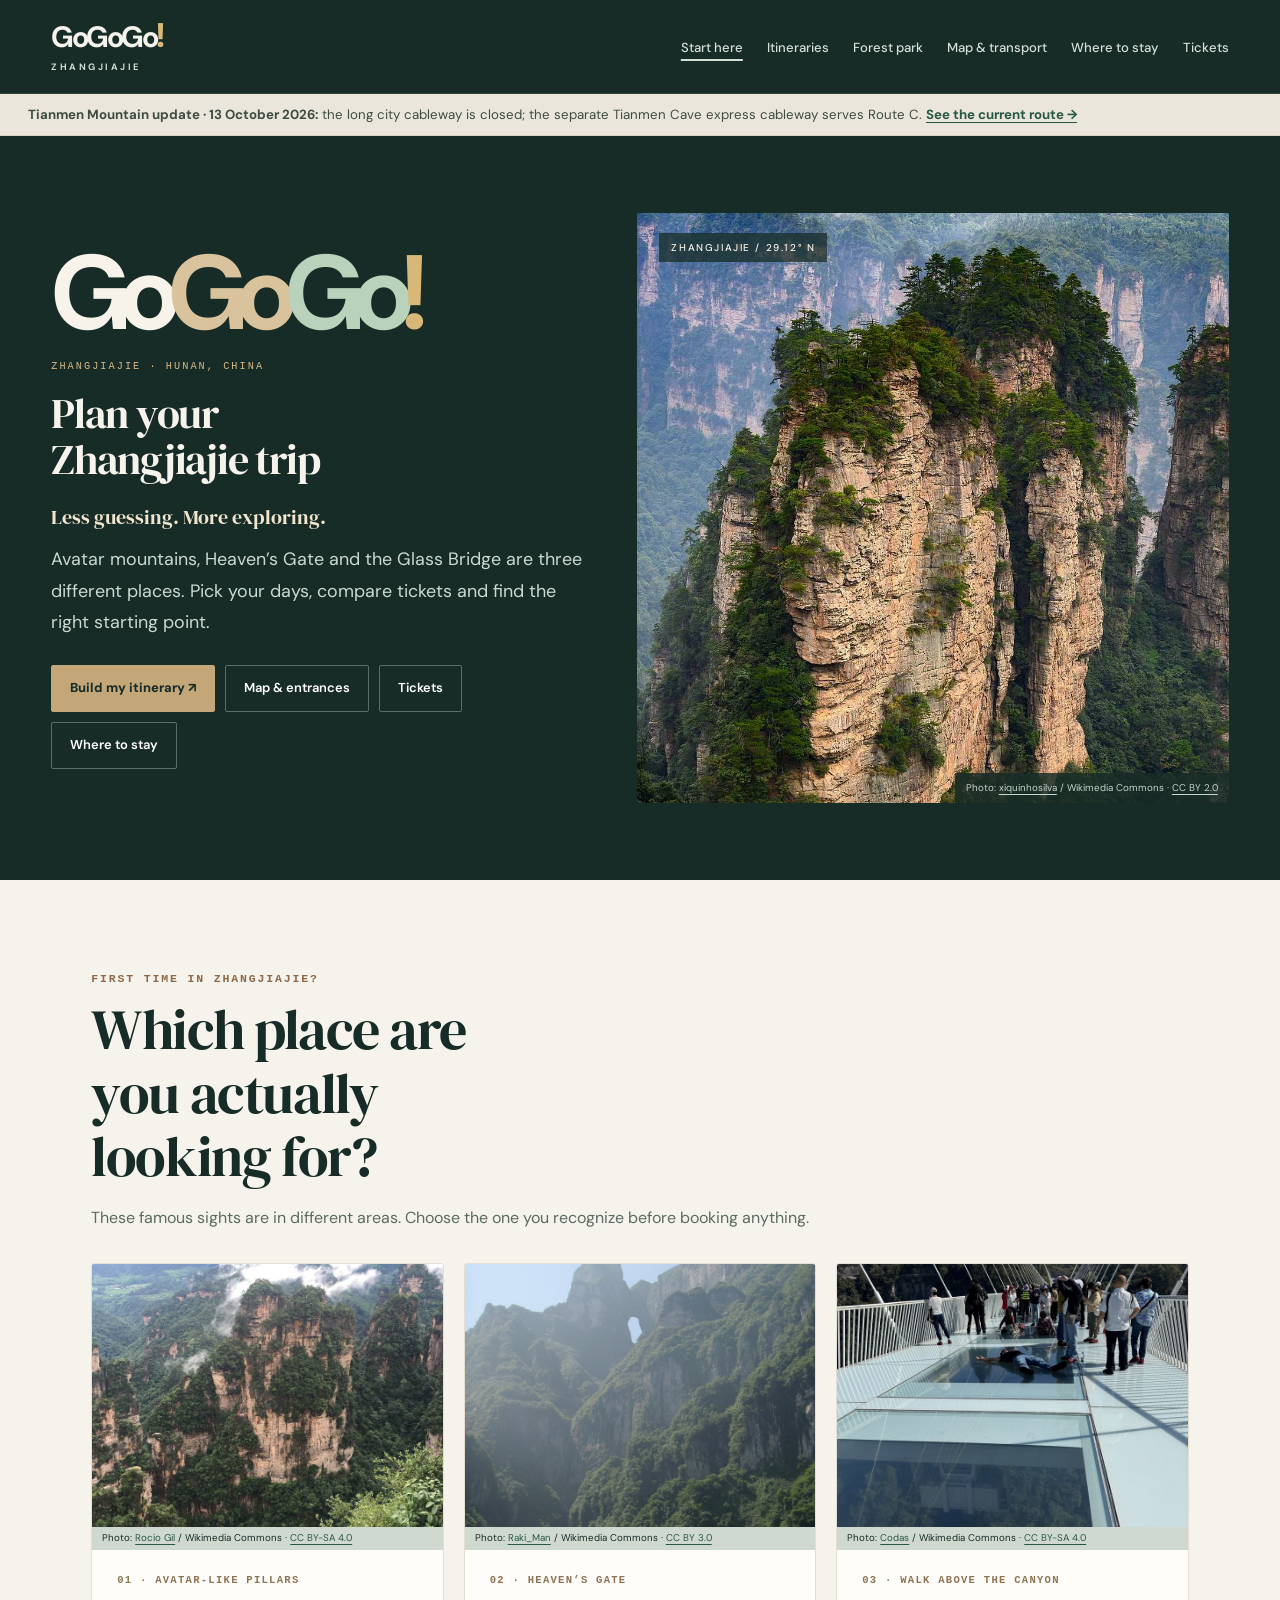
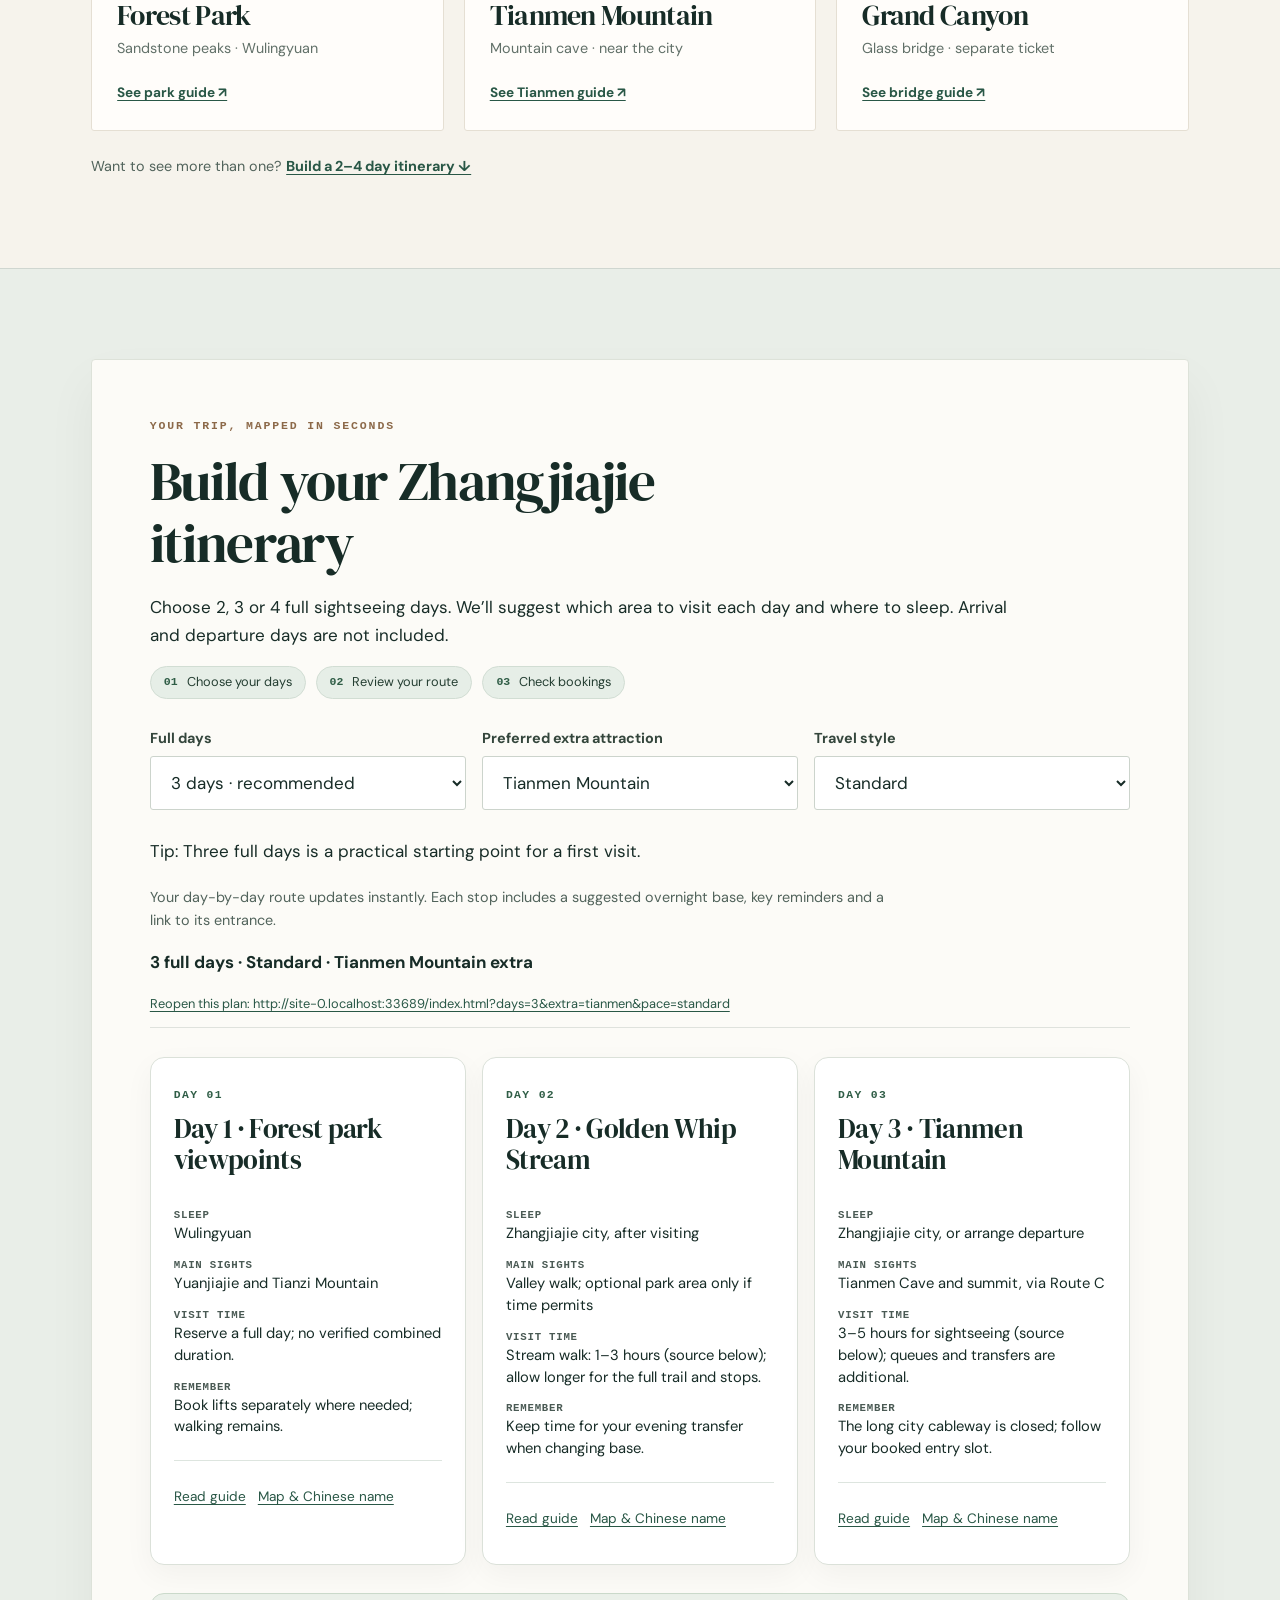
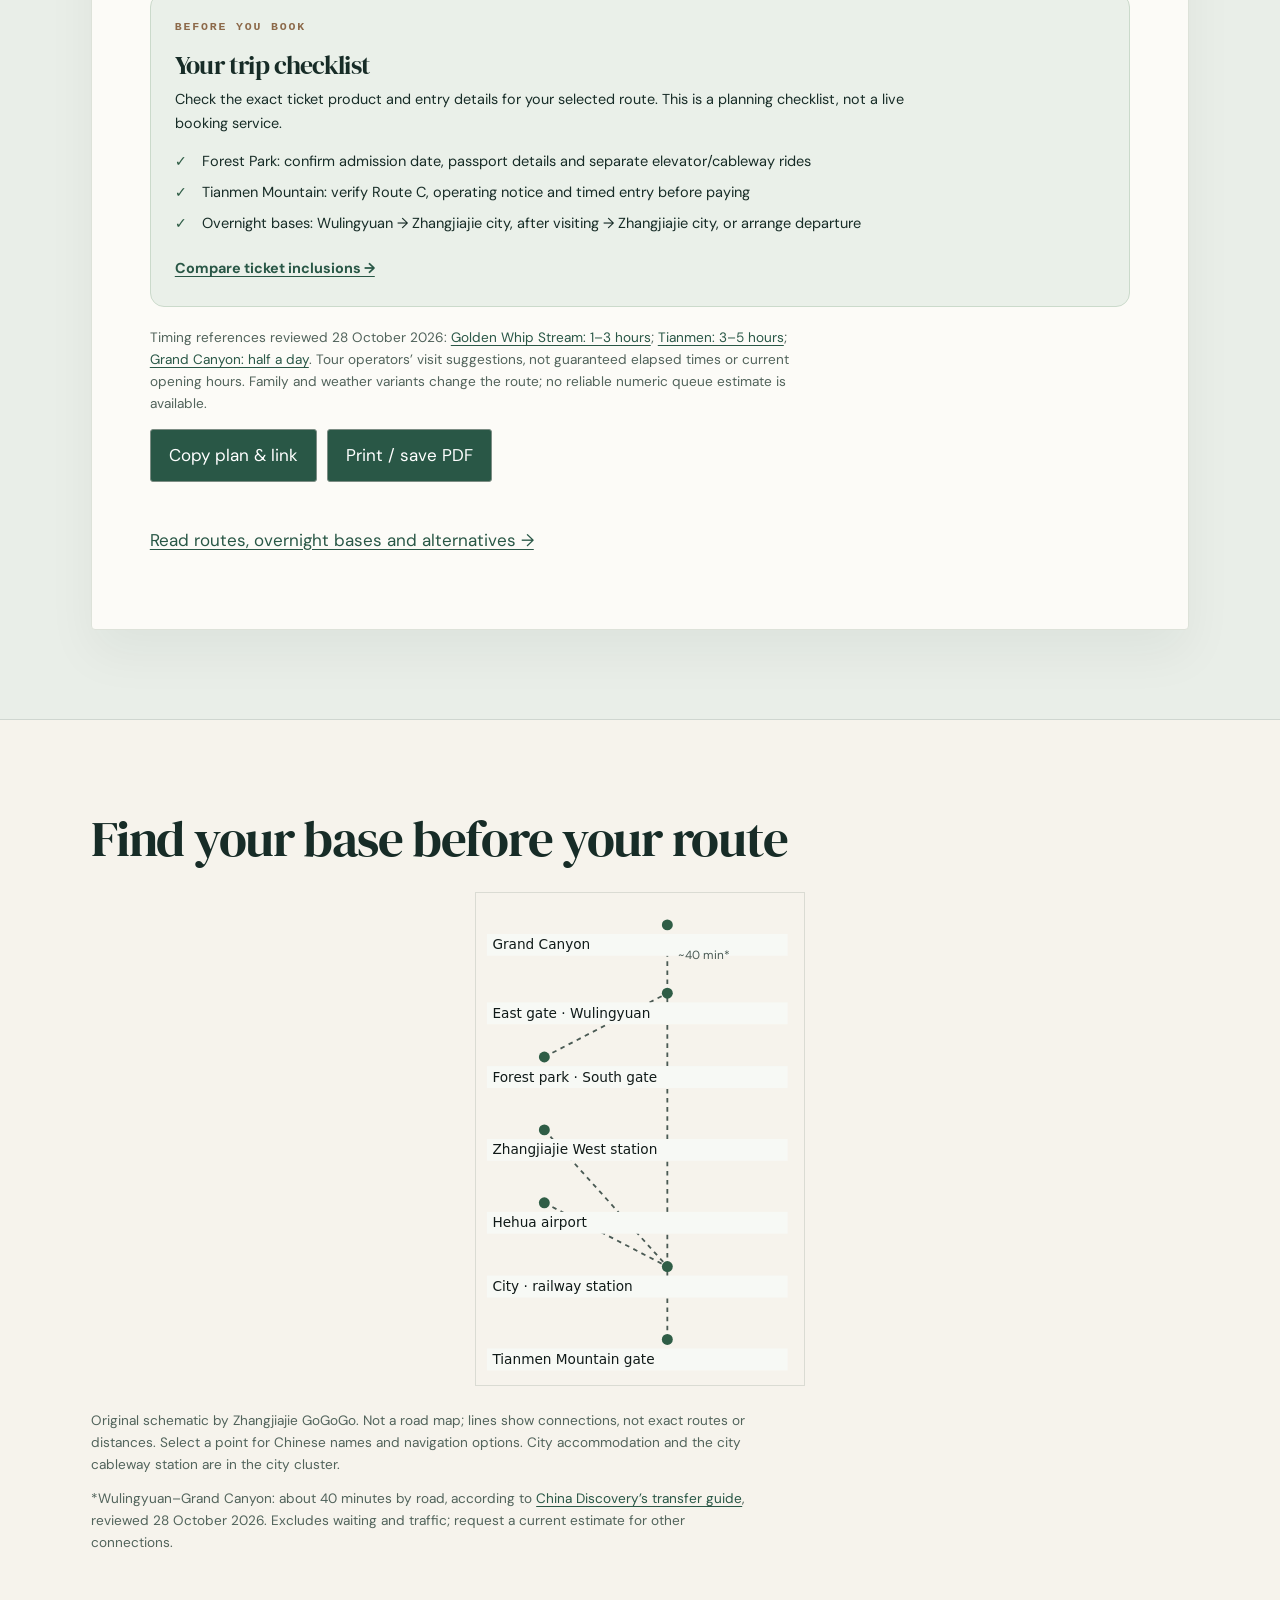
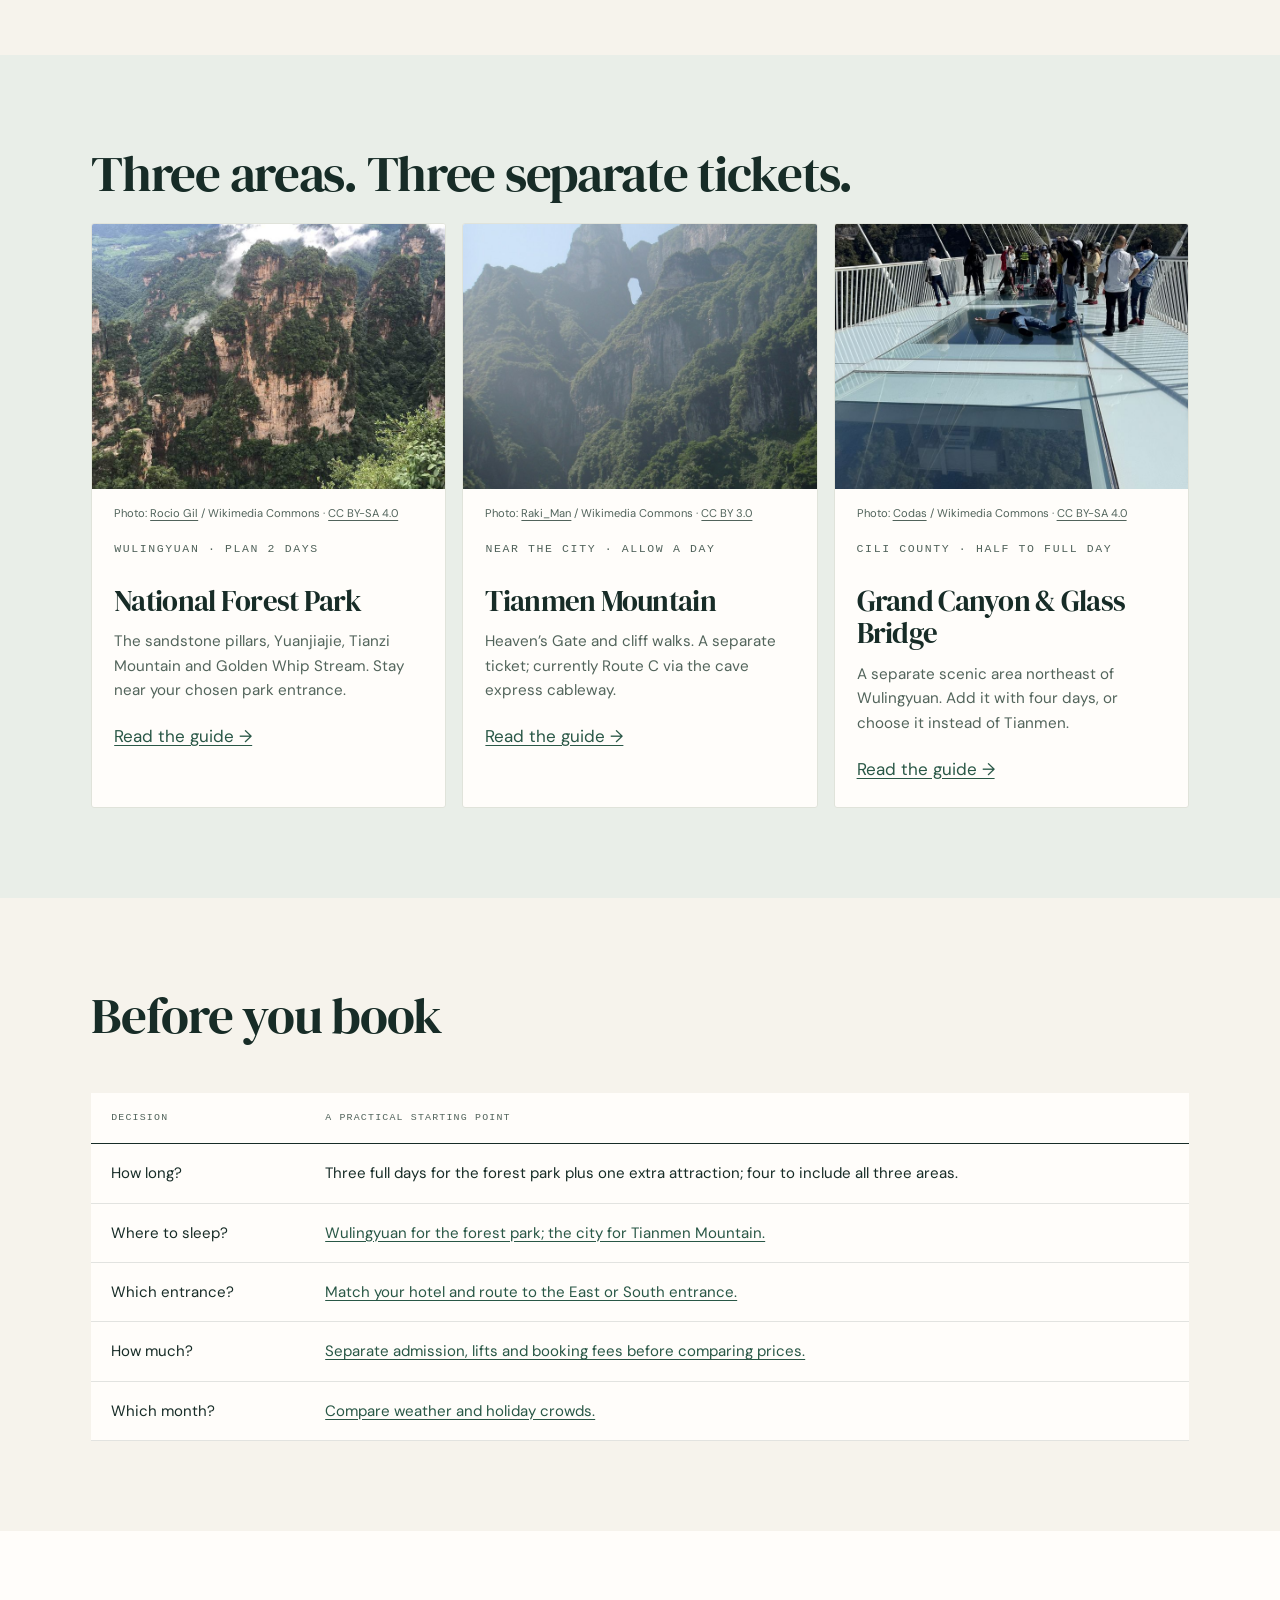
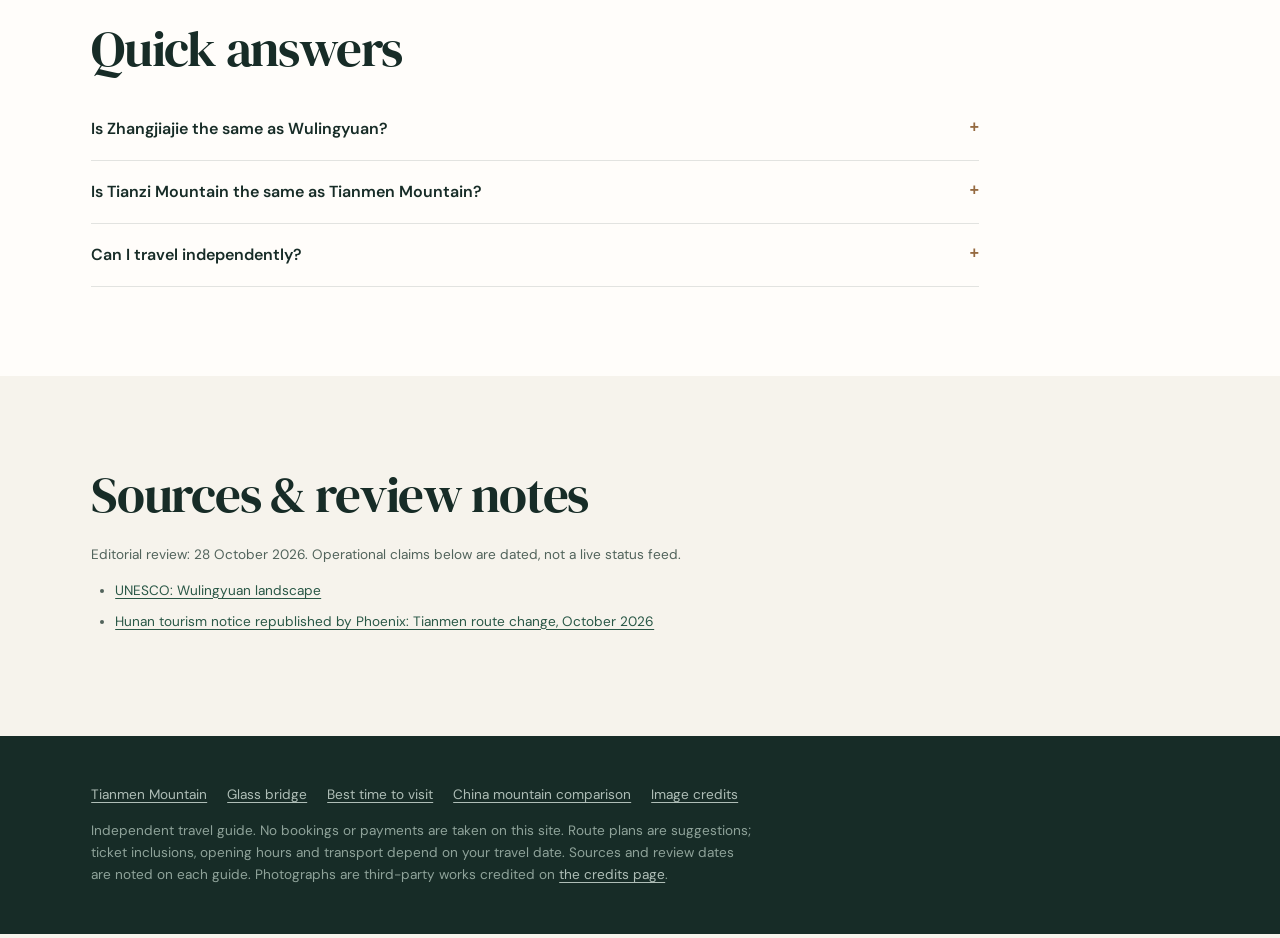
==== index.html @ a11c969c "feat(planner): add route cards and contextual trip booking checklist" ====
<!DOCTYPE html>
<html lang="en"><head><meta charset="utf-8"><meta name="viewport" content="width=device-width,initial-scale=1"><title>Zhangjiajie Travel Guide & Trip Planner | Zhangjiajie GoGoGo</title><meta name="description" content="Plan an independent Zhangjiajie trip: compare three scenic areas, choose a 2–4 day itinerary, find park entrances and decide where to stay."><!-- HOST_META --><link rel="icon" href="favicon.svg" type="image/svg+xml"><meta property="og:type" content="website"><meta property="og:title" content="Zhangjiajie GoGoGo | Less Guessing. More Exploring."><meta property="og:description" content="Plan an independent Zhangjiajie trip: compare three scenic areas, choose a 2–4 day itinerary, find park entrances and decide where to stay."><meta property="og:image" content="img/og-zhangjiajie.jpg"><link rel="stylesheet" href="assets/site.css"><link rel="stylesheet" href="assets/editorial-home.css"><script defer src="assets/site.js"></script><script type="application/ld+json">{"@context": "https://schema.org", "@type": "WebPage", "name": "Zhangjiajie Travel Guide & Trip Planner | Zhangjiajie GoGoGo", "description": "Plan an independent Zhangjiajie trip: compare three scenic areas, choose a 2\u20134 day itinerary, find park entrances and decide where to stay.", "inLanguage": "en"}</script></head><body class="planner-page"><a class="skip" href="#main">Skip to content</a><nav class="nav" aria-label="Main navigation"><div class="nav-in"><a class="brand" href="#main" aria-label="GoGoGo! Zhangjiajie travel home"><span class="brand-wordmark">GoGoGo<span class="brand-bang">!</span></span><span class="brand-place">ZHANGJIAJIE</span></a><ul><li><a href="#main" aria-current="page">Start here</a></li><li><a href="zhangjiajie-itinerary.html">Itineraries</a></li><li><a href="zhangjiajie-national-forest-park.html">Forest park</a></li><li><a href="zhangjiajie-map-transport.html">Map & transport</a></li><li><a href="where-to-stay-in-zhangjiajie.html">Where to stay</a></li><li><a href="zhangjiajie-tickets-prices.html">Tickets</a></li></ul></div></nav><aside class="alert"><p><strong>Tianmen Mountain update · 13 October 2026:</strong> the long city cableway is closed; the separate Tianmen Cave express cableway serves Route C. <a href="tianmen-mountain.html">See the current route →</a></p></aside><header class="hero"><div class="hero-inner home-hero"><div><div class="hero-brand" aria-label="GoGoGo!"><span>Go</span><span>Go</span><span>Go<em>!</em></span></div><span class="mono eyebrow">ZHANGJIAJIE · HUNAN, CHINA</span><h1>Plan your Zhangjiajie trip</h1><p><strong>Less guessing. More exploring.</strong> Avatar mountains, Heaven’s Gate and the Glass Bridge are three different places. Pick your days, compare tickets and find the right starting point.</p><div class="quick"><a href="#planner">Build my itinerary ↗</a><a href="zhangjiajie-map-transport.html">Map & entrances</a><a href="zhangjiajie-tickets-prices.html">Tickets</a><a href="where-to-stay-in-zhangjiajie.html">Where to stay</a></div></div><figure class="photo"><img fetchpriority="high" src="img/hero-zhangjiajie.jpg" width="1600" height="1000" alt="Sandstone pillars in Zhangjiajie National Forest Park, the pinnacles behind the floating mountains in Avatar"><figcaption>Photo: <a href="https://commons.wikimedia.org/wiki/File:Avatar_World_38005-Zhangjiajie_(49046812088).jpg">xiquinhosilva</a> / Wikimedia Commons &middot; <a href="https://creativecommons.org/licenses/by/2.0/">CC BY 2.0</a></figcaption></figure></div></header><main id="main"><section class="choose-first" aria-labelledby="choose-title"><div class="wrap"><div class="choose-heading"><span class="mono kicker">First time in Zhangjiajie?</span><h2 id="choose-title">Which place are you actually looking for?</h2><p>These famous sights are in different areas. Choose the one you recognize before booking anything.</p></div><div class="choose-grid"><article class="choose-tile"><figure class="photo"><img src="img/card-overview.jpg" width="800" height="1000" alt="Rock formations below the Bailong elevator in the Yuanjiajie scenic area" loading="lazy" decoding="async"><figcaption>Photo: <a href="https://commons.wikimedia.org/wiki/File:Stunning_rock_formations_from_the_top_of_Bailong_(%E7%99%BD%E9%BE%99),_in_the_Yuanjiajie_%EF%BC%88%E8%A2%81%E5%AE%B6%E7%95%8C%EF%BC%89scenic_area.jpg">Rocio Gil</a> / Wikimedia Commons &middot; <a href="https://creativecommons.org/licenses/by-sa/4.0/">CC BY-SA 4.0</a></figcaption></figure><div class="choose-body"><span class="choose-index">01 · Avatar-like pillars</span><h3>Forest Park</h3><p>Sandstone peaks · Wulingyuan</p><a class="choose-link" href="zhangjiajie-national-forest-park.html">See park guide ↗</a></div></article><article class="choose-tile"><figure class="photo"><img src="img/card-tianmen.jpg" width="800" height="1000" alt="Tianmen Cave seen from the valley side" loading="lazy" decoding="async"><figcaption>Photo: <a href="https://commons.wikimedia.org/wiki/File:Tianmen_Cave_-_panoramio.jpg">Raki_Man</a> / Wikimedia Commons &middot; <a href="https://creativecommons.org/licenses/by/3.0/">CC BY 3.0</a></figcaption></figure><div class="choose-body"><span class="choose-index">02 · Heaven’s Gate</span><h3>Tianmen Mountain</h3><p>Mountain cave · near the city</p><a class="choose-link" href="tianmen-mountain.html">See Tianmen guide ↗</a></div></article><article class="choose-tile"><figure class="photo"><img src="img/card-bridge.jpg" width="800" height="1000" alt="Visitors crossing the Zhangjiajie Glass Bridge" loading="lazy" decoding="async"><figcaption>Photo: <a href="https://commons.wikimedia.org/wiki/File:Zhangjiajie_Glass_Bridge_03.jpg">Codas</a> / Wikimedia Commons &middot; <a href="https://creativecommons.org/licenses/by-sa/4.0/">CC BY-SA 4.0</a></figcaption></figure><div class="choose-body"><span class="choose-index">03 · Walk above the canyon</span><h3>Grand Canyon</h3><p>Glass bridge · separate ticket</p><a class="choose-link" href="zhangjiajie-glass-bridge.html">See bridge guide ↗</a></div></article></div><p class="choose-foot">Want to see more than one? <a href="#planner">Build a 2–4 day itinerary ↓</a></p></div></section><section id="planner" class="tint"><div class="wrap"><div class="planner"><span class="mono kicker">Your trip, mapped in seconds</span><h2>Build your Zhangjiajie itinerary</h2><p>Choose 2, 3 or 4 full sightseeing days. We’ll suggest which area to visit each day and where to sleep. Arrival and departure days are not included.</p><div class="planner-steps" aria-label="Trip planning steps"><span><b>01</b> Choose your days</span><span><b>02</b> Review your route</span><span><b>03</b> Check bookings</span></div><div class="fields"><div><label for="days">Full days</label><select id="days"><option value="2">2 days · highlights</option><option value="3" selected>3 days · recommended</option><option value="4">4 days · all three areas</option></select></div><div><label for="extra">Preferred extra attraction</label><select id="extra"><option value="tianmen">Tianmen Mountain</option><option value="canyon">Glass Bridge &amp; Grand Canyon</option></select></div><div><label for="pace">Travel style</label><select id="pace"><option value="standard">Standard</option><option value="family">Family / less walking</option><option value="rain">Rainy weather</option></select></div></div><p id="extra-note" hidden>Four days includes both extra attractions; your preference is kept for shorter trips.</p><p class="plan-hint">Tip: Three full days is a practical starting point for a first visit.</p><p class="planner-intro">Your day-by-day route updates instantly. Each stop includes a suggested overnight base, key reminders and a link to its entrance.</p><p id="plan-summary" class="plan-summary">3 full days · Standard · Tianmen Mountain extra</p><p id="plan-link" class="plan-link"></p><div id="plan-result" class="result" aria-live="polite"><ol class="plan-days"><li><h3>Day 1 · Forest park viewpoints</h3><dl><dt>Sleep</dt><dd>Wulingyuan</dd><dt>Main sights</dt><dd>Yuanjiajie and Tianzi Mountain</dd><dt>Visit time</dt><dd>Reserve a full day; no verified combined duration.</dd><dt>Remember</dt><dd>Book lifts separately where needed; walking remains.</dd></dl><p class="day-links"><a href="zhangjiajie-national-forest-park.html">Read guide</a><a href="zhangjiajie-map-transport.html?days=3&amp;extra=tianmen&amp;pace=standard#place-3">Map &amp; Chinese name</a></p></li><li><h3>Day 2 · Golden Whip Stream</h3><dl><dt>Sleep</dt><dd>Zhangjiajie city, after visiting</dd><dt>Main sights</dt><dd>Valley walk; optional park area only if time permits</dd><dt>Visit time</dt><dd>Stream walk: 1–3 hours (source below); allow longer for the full trail and stops.</dd><dt>Remember</dt><dd>Arrange the evening base transfer.</dd></dl><p class="day-links"><a href="zhangjiajie-national-forest-park.html">Read guide</a><a href="zhangjiajie-map-transport.html?days=3&amp;extra=tianmen&amp;pace=standard#place-4">Map &amp; Chinese name</a></p></li><li><h3>Day 3 · Tianmen Mountain</h3><dl><dt>Sleep</dt><dd>Zhangjiajie city, or arrange departure</dd><dt>Main sights</dt><dd>Tianmen Cave and summit, via Route C</dd><dt>Visit time</dt><dd>3–5 hours for sightseeing (source below); allow extra for queues and transfers.</dd><dt>Remember</dt><dd>The long city cableway is closed; follow your booked entry slot.</dd></dl><p class="day-links"><a href="tianmen-mountain.html">Read guide</a><a href="zhangjiajie-map-transport.html?days=3&amp;extra=tianmen&amp;pace=standard#place-6">Map &amp; Chinese name</a></p></li></ol></div><section class="booking-checklist" aria-labelledby="booking-title"><div class="booking-heading"><span class="mono kicker">Before you book</span><h3 id="booking-title">Your trip checklist</h3><p>Check the exact ticket product and entry details for your selected route. This is a planning checklist, not a live booking service.</p></div><ul id="booking-items" aria-live="polite"><li>Forest Park: passport, entry date and optional elevator/cableway</li><li>Tianmen Mountain: Route C and the booked time slot</li><li>Hotels: Wulingyuan first, then Zhangjiajie city</li></ul><a class="booking-guide" href="zhangjiajie-tickets-prices.html">Compare ticket inclusions →</a></section><p class="source timing-references">Timing references reviewed 28 October 2026: <a href="https://www.chinadiscovery.com/hunan/zhangjiajie/golden-whip-stream.html">Golden Whip Stream: 1–3 hours</a>; <a href="https://www.chinadiscovery.com/hunan/zhangjiajie/tianmen-mountain.html">Tianmen: 3–5 hours</a>; <a href="https://www.travelchinaguide.com/attraction/hunan/zhangjiajie/grand-canyon.htm">Grand Canyon: half a day</a>. Tour operators’ visit suggestions, not guaranteed elapsed times or current opening hours. Family and weather variants change the route; no reliable numeric queue estimate is available.</p><div class="plan-actions"><button id="copy-plan" type="button">Copy plan &amp; link</button><button id="print-plan" type="button">Print / save PDF</button></div><span id="copy-status" class="copy-status" role="status"></span><noscript><p>The default three-day plan is above. Alternative routes are available on the itinerary page.</p></noscript><p class="route-link"><a href="zhangjiajie-itinerary.html">Read routes, overnight bases and alternatives →</a></p></div></div></section><section id="area-map" class="map-preview"><div class="wrap content"><h2>Find your base before your route</h2><svg class="area-map" viewBox="0 0 360 540" role="img" aria-label="Schematic of Zhangjiajie: forest park northwest, Grand Canyon northeast, city and Tianmen south. Not to scale."><title>Three areas and arrival points — not to scale</title><path d="M210 35V490 M75 180L210 110 M75 260L210 410 M75 340L210 410" fill="none" stroke="#4A5A54" stroke-width="2" stroke-dasharray="5 5"/><a href="zhangjiajie-map-transport.html#place-4"><circle cx="75" cy="180" r="6" fill="#2F5D46"/><rect x="12" y="190" width="330" height="24" fill="#F7F9F5"/><text x="18" y="207" fill="#101A18" font-size="15" font-family="system-ui,sans-serif">Forest park · South gate</text></a><a href="zhangjiajie-map-transport.html#place-3"><circle cx="210" cy="110" r="6" fill="#2F5D46"/><rect x="12" y="120" width="330" height="24" fill="#F7F9F5"/><text x="18" y="137" fill="#101A18" font-size="15" font-family="system-ui,sans-serif">East gate · Wulingyuan</text></a><a href="zhangjiajie-map-transport.html#place-7"><circle cx="210" cy="35" r="6" fill="#2F5D46"/><rect x="12" y="45" width="330" height="24" fill="#F7F9F5"/><text x="18" y="62" fill="#101A18" font-size="15" font-family="system-ui,sans-serif">Grand Canyon</text></a><a href="zhangjiajie-map-transport.html#place-8"><circle cx="75" cy="260" r="6" fill="#2F5D46"/><rect x="12" y="270" width="330" height="24" fill="#F7F9F5"/><text x="18" y="287" fill="#101A18" font-size="15" font-family="system-ui,sans-serif">Zhangjiajie West station</text></a><a href="zhangjiajie-map-transport.html#place-10"><circle cx="75" cy="340" r="6" fill="#2F5D46"/><rect x="12" y="350" width="330" height="24" fill="#F7F9F5"/><text x="18" y="367" fill="#101A18" font-size="15" font-family="system-ui,sans-serif">Hehua airport</text></a><a href="zhangjiajie-map-transport.html#place-9"><circle cx="210" cy="410" r="6" fill="#2F5D46"/><rect x="12" y="420" width="330" height="24" fill="#F7F9F5"/><text x="18" y="437" fill="#101A18" font-size="15" font-family="system-ui,sans-serif">City · railway station</text></a><a href="zhangjiajie-map-transport.html#place-6"><circle cx="210" cy="490" r="6" fill="#2F5D46"/><rect x="12" y="500" width="330" height="24" fill="#F7F9F5"/><text x="18" y="517" fill="#101A18" font-size="15" font-family="system-ui,sans-serif">Tianmen Mountain gate</text></a><text x="222" y="72" fill="#4A5A54" font-size="13">~40 min*</text></svg><p class="source">Original schematic by Zhangjiajie GoGoGo. Not a road map; lines show connections, not exact routes or distances. Select a point for Chinese names and navigation options. City accommodation and the city cableway station are in the city cluster.</p><p class="source">*Wulingyuan–Grand Canyon: about 40 minutes by road, according to <a href="https://www.chinadiscovery.com/hunan/zhangjiajie/zhangjiajie-glass-bridge.html">China Discovery’s transfer guide</a>, reviewed 28 October 2026. Excludes waiting and traffic; request a current estimate for other connections.</p></div></section><section id="areas"><div class="wrap content"><h2>Three areas. Three separate tickets.</h2><div class="grid"><article class="card"><figure class="photo"><img src="img/card-overview.jpg" width="800" height="1000" alt="Rock formations below the Bailong elevator in the Yuanjiajie scenic area" loading="lazy" decoding="async"><figcaption>Photo: <a href="https://commons.wikimedia.org/wiki/File:Stunning_rock_formations_from_the_top_of_Bailong_(%E7%99%BD%E9%BE%99),_in_the_Yuanjiajie_%EF%BC%88%E8%A2%81%E5%AE%B6%E7%95%8C%EF%BC%89scenic_area.jpg">Rocio Gil</a> / Wikimedia Commons &middot; <a href="https://creativecommons.org/licenses/by-sa/4.0/">CC BY-SA 4.0</a></figcaption></figure><span class="mono">Wulingyuan · plan 2 days</span><h3>National Forest Park</h3><p>The sandstone pillars, Yuanjiajie, Tianzi Mountain and Golden Whip Stream. Stay near your chosen park entrance.</p><a href="zhangjiajie-national-forest-park.html">Read the guide →</a></article><article class="card"><figure class="photo"><img src="img/card-tianmen.jpg" width="800" height="1000" alt="Tianmen Cave seen from the valley side" loading="lazy" decoding="async"><figcaption>Photo: <a href="https://commons.wikimedia.org/wiki/File:Tianmen_Cave_-_panoramio.jpg">Raki_Man</a> / Wikimedia Commons &middot; <a href="https://creativecommons.org/licenses/by/3.0/">CC BY 3.0</a></figcaption></figure><span class="mono">Near the city · allow a day</span><h3>Tianmen Mountain</h3><p>Heaven’s Gate and cliff walks. A separate ticket; currently Route C via the cave express cableway.</p><a href="tianmen-mountain.html">Read the guide →</a></article><article class="card"><figure class="photo"><img src="img/card-bridge.jpg" width="800" height="1000" alt="Visitors crossing the Zhangjiajie Glass Bridge" loading="lazy" decoding="async"><figcaption>Photo: <a href="https://commons.wikimedia.org/wiki/File:Zhangjiajie_Glass_Bridge_03.jpg">Codas</a> / Wikimedia Commons &middot; <a href="https://creativecommons.org/licenses/by-sa/4.0/">CC BY-SA 4.0</a></figcaption></figure><span class="mono">Cili County · half to full day</span><h3>Grand Canyon & Glass Bridge</h3><p>A separate scenic area northeast of Wulingyuan. Add it with four days, or choose it instead of Tianmen.</p><a href="zhangjiajie-glass-bridge.html">Read the guide →</a></article></div></div></section><section id="essentials"><div class="wrap content"><h2>Before you book</h2><div class="scroll-x"><table><thead><tr><th scope="col">Decision</th><th scope="col">A practical starting point</th></tr></thead><tbody><tr><td>How long?</td><td>Three full days for the forest park plus one extra attraction; four to include all three areas.</td></tr><tr><td>Where to sleep?</td><td><a href="where-to-stay-in-zhangjiajie.html">Wulingyuan for the forest park; the city for Tianmen Mountain.</a></td></tr><tr><td>Which entrance?</td><td><a href="zhangjiajie-national-forest-park.html#entrances">Match your hotel and route to the East or South entrance.</a></td></tr><tr><td>How much?</td><td><a href="zhangjiajie-tickets-prices.html">Separate admission, lifts and booking fees before comparing prices.</a></td></tr><tr><td>Which month?</td><td><a href="best-time-to-visit-zhangjiajie.html">Compare weather and holiday crowds.</a></td></tr></tbody></table></div></div></section><section id="faq"><div class="wrap content"><h2>Quick answers</h2><details><summary>Is Zhangjiajie the same as Wulingyuan?</summary><p>Zhangjiajie is the wider city destination. Wulingyuan is the scenic district and a common base for the forest park. Tianmen Mountain is near the city, outside the forest park.</p></details><details><summary>Is Tianzi Mountain the same as Tianmen Mountain?</summary><p>No. Tianzi Mountain is part of the Wulingyuan park visit; Tianmen Mountain needs a separate ticket and transfer.</p></details><details><summary>Can I travel independently?</summary><p>Yes. Keep your hotel and destination names in Chinese, reserve admission for your date and save the route offline before leaving your hotel.</p></details></div></section><section id="sources"><div class="wrap content"><h2>Sources & review notes</h2><p class="source">Editorial review: 28 October 2026. Operational claims below are dated, not a live status feed.</p><ul class="source"><li><a href="https://whc.unesco.org/en/list/640/">UNESCO: Wulingyuan landscape</a></li><li><a href="https://hunan.ifeng.com/c/8xA4w8tD1DR">Hunan tourism notice republished by Phoenix: Tianmen route change, October 2026</a></li></ul></div></section></main><footer><div class="wrap"><nav aria-label="More guides"><a href="tianmen-mountain.html">Tianmen Mountain</a><a href="zhangjiajie-glass-bridge.html">Glass bridge</a><a href="best-time-to-visit-zhangjiajie.html">Best time to visit</a><a href="chinese-mountains.html">China mountain comparison</a><a href="credits.html">Image credits</a></nav><p>Independent travel guide. No bookings or payments are taken on this site. Route plans are suggestions; ticket inclusions, opening hours and transport depend on your travel date. Sources and review dates are noted on each guide. Photographs are third-party works credited on <a href="credits.html">the credits page</a>.</p></div></footer></body></html>
---- assets/site.css ----
/* ============================================================
   Zhangjiajie GoGoGo — shared design system
   Palette: wet sandstone, valley mist, pine, Tujia brocade red
   Type: Bodoni Moda (display) / Karla (body) / IBM Plex Mono (data)
   ============================================================ */

:root{
  --ink:#101A18;
  --stone:#4A5A54;
  --mist:#E4EAE5;
  --paper:#F7F9F5;
  --pine:#2F5D46;
  --brocade:#B5402B;
  --brass:#9C7C2E;
  /* brass clears AA on ink (4.51) but not on paper (3.72); light-background label
     text uses this darkened variant */
  --brass-deep:#886C28;
  --rule:rgba(16,26,24,.14);
  --measure:74ch;
}

*{box-sizing:border-box}
html{scroll-behavior:smooth}
body{margin:0;background:var(--mist);color:var(--ink);
  font-family:"Karla",system-ui,sans-serif;font-size:17px;line-height:1.68;
  -webkit-font-smoothing:antialiased}
h1,h2,h3{font-family:"Bodoni Moda",Georgia,serif;font-weight:600;line-height:1.05;margin:0}
a{color:var(--pine);text-underline-offset:3px}
a:focus-visible,summary:focus-visible,button:focus-visible{outline:2px solid var(--brocade);outline-offset:3px;border-radius:2px}
img{max-width:100%;height:auto}
.wrap{max-width:1080px;margin:0 auto;padding:0 28px}
.mono{font-family:"IBM Plex Mono",monospace;font-size:.72rem;letter-spacing:.14em;text-transform:uppercase}
.skip{position:absolute;left:-9999px}
.skip:focus{left:12px;top:12px;background:var(--paper);padding:10px 16px;z-index:99}

/* ---------- site nav ---------- */
.nav{background:var(--ink);color:var(--paper);position:relative;z-index:5}
.nav-in{max-width:1080px;margin:0 auto;padding:16px 28px;display:flex;flex-wrap:wrap;
  align-items:baseline;gap:10px 30px}
.brand{font-family:"IBM Plex Mono",monospace;font-size:.72rem;letter-spacing:.2em;
  text-transform:uppercase;color:var(--paper);text-decoration:none;flex:none}
.brand span{color:var(--brass)}
.nav ul{list-style:none;display:flex;flex-wrap:wrap;gap:8px 22px;margin:0;padding:0}
.nav a:not(.brand){color:#AFBEB7;text-decoration:none;font-size:.88rem}
.nav a:not(.brand):hover,.nav a[aria-current="page"]{color:var(--paper);text-decoration:underline}

/* ---------- hero ---------- */
.hero{position:relative;background:var(--ink);color:var(--paper);overflow:hidden;isolation:isolate}
.hero svg{position:absolute;inset:auto 0 0 0;width:100%;height:64%;display:block;z-index:0}
.hero-inner{position:relative;z-index:2;padding:80px 28px 220px;max-width:1080px;margin:0 auto}
.hero.compact .hero-inner{padding:62px 28px 150px}
.eyebrow{color:var(--brass);display:block;margin-bottom:24px}
.hero h1{font-size:clamp(2.6rem,9vw,7.4rem);font-weight:400;letter-spacing:-.02em;font-style:italic}
.hero h1 em{font-style:normal;display:block;font-weight:900;letter-spacing:-.035em}
.hero.compact h1{font-size:clamp(2.2rem,6vw,4.4rem);font-style:normal;font-weight:600;letter-spacing:-.02em}
.hero p{max-width:48ch;margin:30px 0 0;font-size:1.12rem;color:#C9D4CE;font-weight:300}
.hero-figs{display:flex;flex-wrap:wrap;gap:34px;margin-top:42px}
.hero-figs div{border-top:1px solid rgba(255,255,255,.28);padding-top:9px}
.hero-figs b{display:block;font-family:"IBM Plex Mono",monospace;font-size:1.4rem;font-weight:500;letter-spacing:-.02em}
.hero-figs span{color:#93A69E}
@keyframes rise{from{transform:translateY(46px);opacity:0}to{transform:translateY(0);opacity:1}}
.pk{animation:rise 1.5s cubic-bezier(.16,.9,.3,1) both}
.pk:nth-of-type(2){animation-delay:.1s}
.pk:nth-of-type(3){animation-delay:.2s}
@media (prefers-reduced-motion:reduce){.pk{animation:none}html{scroll-behavior:auto}}

/* ---------- generic blocks ---------- */
section{padding:74px 0}
.lede{font-size:1.2rem;font-weight:300;max-width:var(--measure)}
.lede strong{font-weight:500}
h2{font-size:clamp(1.9rem,4.2vw,3rem);letter-spacing:-.015em;margin-bottom:20px}
h3{font-size:1.44rem;letter-spacing:-.01em;margin-bottom:8px}
p{max-width:var(--measure)}
.kicker{color:var(--brocade);display:block;margin-bottom:14px}
.tint{background:var(--paper);border-top:1px solid var(--rule);border-bottom:1px solid var(--rule)}
.stack > * + *{margin-top:1.05em}
.stack h3{margin-top:2em}

.crumb{font-family:"IBM Plex Mono",monospace;font-size:.68rem;letter-spacing:.12em;
  text-transform:uppercase;color:#93A69E;margin-bottom:20px}
.crumb a{color:#93A69E}

/* zone / card grid */
.zones{display:grid;grid-template-columns:repeat(auto-fit,minmax(238px,1fr));gap:1px;
  background:var(--rule);margin-top:36px;border:1px solid var(--rule)}
.zone{background:var(--paper);padding:26px}
.zone .mono{color:var(--brass-deep);display:block;margin-bottom:10px}
.zone h3{font-size:1.26rem}
.zone p{font-size:.94rem;margin:0;color:#3B4A45}
.zone a{font-size:.88rem;display:inline-block;margin-top:10px}

/* the vertical index (signature component) */
.item{display:grid;grid-template-columns:112px 1fr;gap:36px;padding:42px 0;
  border-top:1px solid var(--rule);align-items:start}
.item:first-of-type{border-top:2px solid var(--ink)}
.gauge{position:sticky;top:26px;text-align:right}
.gauge b{display:block;font-family:"IBM Plex Mono",monospace;font-size:1.24rem;font-weight:500;letter-spacing:-.03em}
.gauge span{display:block;font-family:"IBM Plex Mono",monospace;font-size:.6rem;letter-spacing:.11em;
  text-transform:uppercase;color:var(--stone);margin-top:3px}
.bar{margin-left:auto;margin-top:12px;width:3px;background:var(--pine);border-radius:2px}
.bar.flat{background:var(--brocade);height:3px;width:52px}
.item h3 .n{font-family:"IBM Plex Mono",monospace;font-size:.7rem;letter-spacing:.14em;
  color:var(--brocade);display:block;margin-bottom:10px}
.item p{margin:.7em 0}

/* fact strip */
.facts{list-style:none;padding:0;margin:20px 0 0;display:grid;
  grid-template-columns:repeat(auto-fit,minmax(178px,1fr));gap:12px 26px;max-width:var(--measure)}
.facts li{font-size:.9rem;border-left:2px solid var(--rule);padding-left:12px;line-height:1.45}
.facts strong{display:block;font-family:"IBM Plex Mono",monospace;font-size:.6rem;letter-spacing:.11em;
  text-transform:uppercase;color:var(--stone);font-weight:500}

/* callout */
.note{background:#FDF6E9;border-left:3px solid var(--brass);padding:16px 20px;margin:22px 0 0;
  max-width:var(--measure);font-size:.94rem}
.note b{font-family:"IBM Plex Mono",monospace;font-size:.66rem;letter-spacing:.13em;text-transform:uppercase;
  display:block;margin-bottom:5px;color:var(--brass)}
.note.warn{background:#FBEEEB;border-left-color:var(--brocade)}
.note.warn b{color:var(--brocade)}

/* dark section */
.dark{background:var(--ink);color:var(--paper)}
.dark h2,.dark h3{color:var(--paper)}
.dark .kicker{color:var(--brass)}
.dark p,.dark li{color:#BDC9C3}
.dark a{color:#E4EAE5}
.plan-grid{display:grid;grid-template-columns:repeat(auto-fit,minmax(258px,1fr));gap:30px;margin-top:38px}
.plan{border-top:1px solid rgba(255,255,255,.3);padding-top:18px}
.plan h3{font-size:1.3rem;margin-bottom:14px}
.plan ol{margin:0;padding-left:1.15em;font-size:.94rem}
.plan ol li{margin-bottom:9px}

/* day-by-day timeline */
.day{display:grid;grid-template-columns:96px 1fr;gap:30px;padding:34px 0;border-top:1px solid var(--rule)}
.day:first-of-type{border-top:2px solid var(--ink)}
.day .when{font-family:"IBM Plex Mono",monospace;font-size:.68rem;letter-spacing:.12em;
  text-transform:uppercase;color:var(--brocade);position:sticky;top:26px}
.day .when b{display:block;font-size:1.6rem;letter-spacing:-.02em;color:var(--ink);margin-bottom:4px}
.slots{list-style:none;margin:16px 0 0;padding:0}
.slots li{display:grid;grid-template-columns:88px 1fr;gap:16px;padding:9px 0;
  border-top:1px dotted var(--rule);font-size:.95rem;max-width:var(--measure)}
.slots li span:first-child{font-family:"IBM Plex Mono",monospace;font-size:.76rem;color:var(--stone);padding-top:3px}

/* tables */
table{width:100%;border-collapse:collapse;margin-top:28px;font-size:.94rem}
caption{text-align:left;font-size:.86rem;color:var(--stone);margin-bottom:14px;max-width:var(--measure)}
th,td{text-align:left;padding:12px 14px;border-bottom:1px solid var(--rule);vertical-align:top}
thead th{font-family:"IBM Plex Mono",monospace;font-size:.62rem;letter-spacing:.12em;text-transform:uppercase;
  color:var(--stone);font-weight:500;border-bottom:1px solid var(--ink)}
td.num{font-family:"IBM Plex Mono",monospace;white-space:nowrap}
.scroll-x{overflow-x:auto;-webkit-overflow-scrolling:touch}
tr.good td:first-child{box-shadow:inset 3px 0 0 var(--pine)}
tr.avoid td:first-child{box-shadow:inset 3px 0 0 var(--brocade)}

/* faq */
details{border-bottom:1px solid var(--rule);padding:18px 0;max-width:var(--measure)}
summary{cursor:pointer;font-family:"Bodoni Moda",serif;font-size:1.14rem;font-weight:600;
  list-style:none;display:flex;justify-content:space-between;gap:18px}
summary::-webkit-details-marker{display:none}
summary::after{content:"+";font-family:"IBM Plex Mono",monospace;color:var(--brocade);flex:none}
details[open] summary::after{content:"–"}
details p{margin:14px 0 0;font-size:.97rem}

/* related links */
.related{display:grid;grid-template-columns:repeat(auto-fit,minmax(230px,1fr));gap:1px;
  background:rgba(255,255,255,.2);margin-top:34px;border:1px solid rgba(255,255,255,.2)}
.related a{background:var(--ink);padding:22px;text-decoration:none;display:block}
.related a:hover{background:#182623}
.related .mono{color:var(--brass);display:block;margin-bottom:8px}
.related strong{font-family:"Bodoni Moda",serif;font-size:1.14rem;color:var(--paper);
  display:block;line-height:1.2;font-weight:600}

footer{background:var(--ink);color:#8FA39A;padding:42px 0;font-size:.85rem}
footer p{max-width:var(--measure)}
footer a{color:#AFBEB7}

@media (max-width:660px){
  body{font-size:16px}
  .hero-inner{padding:56px 24px 160px}
  .hero.compact .hero-inner{padding:44px 24px 110px}
  .item,.day{grid-template-columns:1fr;gap:14px}
  .gauge,.day .when{position:static;text-align:left;display:flex;align-items:baseline;gap:10px}
  .gauge b{font-size:1.05rem}
  .gauge span{margin:0}
  .day .when b{font-size:1.2rem;margin:0}
  .bar{display:none}
  .slots li{grid-template-columns:1fr;gap:2px}
  section{padding:52px 0}
}


/* Practical guide layout. Content is visible without JavaScript. */
body{background:var(--paper)}section{padding:42px 0}h2{font-size:clamp(1.7rem,3vw,2.5rem)}
.hero-inner,.hero.compact .hero-inner{padding:38px 28px 42px}.hero h1,.hero.compact h1{font-size:clamp(2.3rem,5vw,4.2rem);font-style:normal;line-height:1.12;font-weight:600}.hero p{margin-top:15px;font-weight:400;max-width:65ch}.eyebrow{margin-bottom:12px;color:#d2b768}.nav-in{padding:13px 28px;gap:10px 25px}.nav ul{gap:8px 18px}
.home-hero{display:grid;grid-template-columns:1.25fr .85fr;gap:32px;align-items:center}.home-hero figure{margin:0}.home-hero img{width:100%;aspect-ratio:4/3;object-fit:cover;border-radius:8px;display:block}.home-hero figcaption{font-size:.72rem;color:#c5d4cc;margin-top:6px}.home-hero figcaption a{color:inherit}.quick{display:flex;flex-wrap:wrap;gap:10px;margin-top:22px}.quick a{padding:9px 14px;border:1px solid #768c80;border-radius:5px;color:white;text-decoration:none;font-size:.9rem}.quick a:first-child{background:#e4eae5;color:var(--ink);border-color:#e4eae5}
.alert{border-bottom:1px solid #d9c38d;background:#fff5df;padding:12px 28px;font-size:.9rem}.alert p{margin:0 auto;max-width:1024px}.grid{display:grid;grid-template-columns:repeat(3,minmax(0,1fr));gap:16px}.card{border:1px solid var(--rule);padding:22px;border-radius:7px;background:white}.card p{font-size:.95rem}.card h3{font-size:1.4rem;line-height:1.2}.card .mono{color:var(--stone);display:block;margin-bottom:9px}.card a{display:inline-block;margin-top:8px}.toc{display:flex;flex-wrap:wrap;gap:10px 22px;margin:0 0 24px}.toc a{font-size:.9rem}.content ul,.content ol{max-width:74ch;padding-left:24px}.content li{margin-bottom:9px}.content p{margin:12px 0}.content h3{margin-top:26px}.source{font-size:.85rem;color:var(--stone)}.source a{overflow-wrap:anywhere}.planner{background:white;border:1px solid var(--rule);border-radius:8px;padding:24px}.planner label{font-size:.9rem;display:block;margin-bottom:6px}.fields{display:flex;flex-wrap:wrap;gap:16px;margin:18px 0}.fields>div{flex:1;min-width:180px}select,button{font:inherit;padding:9px 12px;border:1px solid #7c8d84;border-radius:5px;background:white;color:var(--ink)}select{width:100%}button{cursor:pointer;background:var(--pine);color:white}.result{border-top:1px solid var(--rule);padding-top:12px}.result li{font-size:.95rem}.copy-status{font-size:.85rem;margin-left:12px}footer{padding:30px 0}footer nav{display:flex;flex-wrap:wrap;gap:10px 20px}footer p{font-size:.85rem;margin:14px 0 0}.places td button{font-size:.8rem;padding:6px 9px}.map-links{display:flex;gap:12px;flex-wrap:wrap}.tip{padding:16px 20px;border-left:3px solid var(--pine);background:#e8eee8;margin:24px 0}.rv{opacity:1;transform:none}
@media(max-width:760px){.home-hero{grid-template-columns:1fr}.home-hero figure{display:none}.grid{grid-template-columns:1fr}.wrap{padding:0 20px}.hero-inner,.hero.compact .hero-inner{padding:30px 20px}.nav-in{padding:13px 20px}.nav ul{gap:6px 14px}.alert{padding:12px 20px}section{padding:30px 0}.planner{padding:18px}.quick a{padding:8px 10px}th,td{padding:10px}.day{gap:10px}}
@media print{.nav,.quick,.alert,button,footer,.home-hero figure{display:none}.hero{background:white;color:black}.hero p{color:black}.hero-inner{padding:15px 0}section{padding:18px 0}.card,.planner{break-inside:avoid}a{color:black}.wrap{max-width:none;padding:0}}

/* ============================================================
   PHOTOGRAPHY LAYER — added 15 Oct 2026, on top of the
   practical layout above.

   Photos are real <img> elements, not CSS backgrounds: they carry
   alt text, they can lazy-load, and the <figcaption> beside each
   one is where its Wikimedia Commons author and licence sit.
   The full record is on credits.html.
   ============================================================ */

/* a photograph inside a light section */
.plate{margin:30px 0 0;max-width:var(--measure)}
.plate img{display:block;width:100%;height:auto;border-radius:8px;background:var(--mist)}
.plate figcaption{font-size:.78rem;line-height:1.5;color:var(--stone);margin-top:8px}
.plate figcaption a{color:var(--stone)}

/* thumbnail bled to the edges of a .card */
.card>.photo{margin:-22px -22px 18px}
.card>.photo img{width:100%;aspect-ratio:4/5;object-fit:cover;display:block;border-radius:0}
.card>.photo figcaption{font-size:.7rem;color:var(--stone);padding:8px 22px 0;margin:0}
.card>.photo figcaption a{color:var(--stone)}

/* statement band — the pull-quote chinese-mountains.html already uses */
.statement{padding:78px 0;background:var(--ink);color:var(--paper);position:relative;overflow:hidden}
.statement .wrap{position:relative;z-index:3}
.statement p{font-family:"Bodoni Moda",Georgia,serif;font-style:italic;font-weight:400;
  font-size:clamp(1.7rem,4.4vw,3.2rem);line-height:1.08;letter-spacing:-.02em;
  max-width:22ch;margin:0;color:var(--paper)}
.statement p em{font-style:normal;font-weight:900;color:var(--brass)}
.statement cite{display:block;margin-top:24px;font-family:"IBM Plex Mono",monospace;
  font-size:.66rem;letter-spacing:.16em;text-transform:uppercase;color:#93A69E;font-style:normal}
/* grain keeps a flat dark band reading as printed rather than as a div */
.grain{position:absolute;inset:0;z-index:2;pointer-events:none;opacity:.14;
  background-image:url("data:image/svg+xml,%3Csvg xmlns='http://www.w3.org/2000/svg' width='140' height='140'%3E%3Cfilter id='n'%3E%3CfeTurbulence type='fractalNoise' baseFrequency='.85' numOctaves='3'/%3E%3C/filter%3E%3Crect width='140' height='140' filter='url(%23n)' opacity='.5'/%3E%3C/svg%3E")}

/* editorial split: photograph one side, the argument the other */
.split{display:grid;grid-template-columns:1fr 1fr;gap:0;align-items:stretch;padding:0}
.split>.photo{position:relative;min-height:340px;overflow:hidden;margin:0}
.split>.photo img{position:absolute;inset:0;width:100%;height:100%;object-fit:cover;border-radius:0}
.split>.photo figcaption{position:absolute;inset:auto 0 0 0;z-index:2;margin:0;
  padding:26px 18px 12px;font-size:.7rem;color:#C5D4CC;
  background:linear-gradient(transparent,rgba(11,18,17,.55) 45%,rgba(11,18,17,.94))}
.split>.photo figcaption a{color:inherit}
.split.flip>.photo{order:2}
.split .say{padding:44px 40px;background:var(--paper);display:flex;flex-direction:column;justify-content:center}
.split .say .mono{color:var(--brocade);display:block;margin-bottom:12px}
.split .say h3{font-size:clamp(1.5rem,2.6vw,2.1rem);margin-bottom:12px}
.split .say p{font-size:1rem;max-width:46ch}
.split .say a{margin-top:16px;font-family:"IBM Plex Mono",monospace;
  font-size:.7rem;letter-spacing:.13em;text-transform:uppercase}

/* dark-section text that sits on --ink, not on paper */
.dark caption,.dark thead th{color:#93A69E}
.dark thead th{border-bottom-color:rgba(255,255,255,.42)}
.dark th,.dark td{border-bottom-color:rgba(255,255,255,.15)}
.dark .facts strong,.dark .gauge span{color:#93A69E}

/* labels on light backgrounds: --brass only reaches 3.7:1 there */
.note b{color:var(--brass-deep)}
.note.warn b{color:var(--brocade)}

/* On phones, keep the brand above a contained, horizontally scrollable
   guide list. Both rows must still fit when the reader enlarges text. */
@media (max-width:720px){
  .nav-in{flex-wrap:wrap;padding:12px 20px;gap:14px}
  .brand{font-size:.62rem;letter-spacing:.14em;max-width:100%;overflow-wrap:anywhere}
  .nav ul{flex-wrap:nowrap;overflow-x:auto;scrollbar-width:none;
    -webkit-overflow-scrolling:touch;flex:1 1 100%;min-width:0;max-width:100%;margin-left:0;
    mask-image:linear-gradient(90deg,transparent 0,#000 14px,#000 calc(100% - 18px),transparent)}
  .nav ul::-webkit-scrollbar{display:none}
  .nav a:not(.brand){font-size:.8rem;white-space:nowrap}
}

/* the hero photograph used to vanish on phones — show it as a band instead */
@media (max-width:760px){
  .home-hero{grid-template-columns:1fr;gap:22px}
  .home-hero figure{display:block;order:-1}
  .home-hero img{aspect-ratio:16/9}
  .split{grid-template-columns:1fr}
  .split.flip>.photo{order:0}
  .split>.photo{min-height:260px}
  .split .say{padding:32px 22px}
}

/* the six at a glance: one thumb per mountain, in the same elevation
   order as the index it sits above */
.rail{display:grid;grid-template-columns:repeat(6,minmax(0,1fr));gap:14px;margin:28px 0 4px}
.rail figure{margin:0}
.rail img{display:block;width:100%;aspect-ratio:1/1;object-fit:cover;border-radius:6px;background:var(--mist)}
.rail figcaption{font-size:.7rem;line-height:1.45;color:var(--stone);margin-top:7px}
.rail figcaption b{display:block;font-family:"IBM Plex Mono",monospace;font-size:.64rem;
  letter-spacing:.1em;text-transform:uppercase;font-weight:500;color:var(--ink);margin-bottom:2px}
.rail figcaption a{color:var(--stone)}
.rail figcaption i{display:block;font-style:normal;color:var(--brass-deep)}

/* the reveal-delay hooks some pages carry; the site ships without scroll
   reveals, so these are declared rather than left undefined */
.rv-d1,.rv-d2{opacity:1;transform:none}
@media (max-width:900px){.rail{grid-template-columns:repeat(3,minmax(0,1fr));gap:16px}}
@media (max-width:520px){.rail{grid-template-columns:repeat(2,minmax(0,1fr))}}

/* credits table: the file name is the data, its use is the footnote */
td .use{display:block;font-size:.78rem;color:var(--stone);margin-top:4px;max-width:38ch}
code{font-family:"IBM Plex Mono",monospace;font-size:.86em}

/* .facts inside a 1fr grid track: auto-fit resolves against the track it is
   given, so on a phone the three 178px columns widened the track instead of
   collapsing. min-width:0 lets the track shrink; one column below 660px. */
.item>div,.split>div{min-width:0}
@media (max-width:660px){.facts{grid-template-columns:1fr;gap:10px}}

/* Field tools: original schematic and daily plan. */
.area-map{display:block;width:100%;max-width:480px;height:auto;margin:24px auto;background:var(--paper);border:1px solid var(--rule)}
.area-map a:focus text,.area-map a:hover text{text-decoration:underline}
.plan-days{padding-left:24px}.plan-days>li{padding:16px 0;border-bottom:1px solid var(--rule)}
.plan-days h3{font-size:1.25rem}.plan-days dl{display:grid;grid-template-columns:110px minmax(0,1fr);gap:7px 14px;margin:15px 0}
.plan-days dt{font-weight:700}.plan-days dd{margin:0}.plan-actions{display:flex;flex-wrap:wrap;gap:10px}
.fields{display:grid;grid-template-columns:repeat(auto-fit,minmax(min(100%,14rem),1fr))}.fields>div{min-width:0}select{max-width:100%}select:focus-visible{outline:2px solid var(--brocade);outline-offset:3px}
.places td:last-child a{display:inline-block;margin:4px 10px 4px 0}.places td{scroll-margin-top:16px}
@media(max-width:480px){.plan-days dl{grid-template-columns:1fr;gap:3px}.plan-days dd{margin-bottom:9px}.fields{grid-template-columns:1fr}}
@media print{
 @page{size:A4;margin:12mm}
 body{background:white;color:#101A18;font-size:9pt;line-height:1.25}
 body.planner-page>*:not(main),body.planner-page main>section:not(#planner),.fields,.plan-actions,#copy-status,#planner .kicker,#planner noscript,#planner .route-link{display:none!important}
 #planner{padding:0;background:white;border:0}#planner .wrap,#planner .planner{padding:0;max-width:none;border:0;background:white;box-shadow:none}
 #planner h2{font-size:20pt;margin-bottom:8px}.plan-days{padding-left:16px}.plan-days>li{padding:8px 0;break-inside:avoid}.plan-days h3{font-size:12pt}
 .plan-days dl{grid-template-columns:75px 1fr;gap:3px 8px;margin:8px 0}.plan-days dd{margin:0}.source{font-size:8pt!important}a{color:#101A18}
}

.map-preview .area-map{max-width:330px}

/* Progressive controls: the static plan and Chinese names remain without JS. */
html:not(.enhanced) .fields,html:not(.enhanced) .plan-actions,html:not(.enhanced) [data-copy]{display:none}
.plan-summary{font-weight:700}.plan-link{overflow-wrap:anywhere;font-size:.8rem}
#extra-note{font-size:.85rem;margin-top:-8px}
@media(max-width:480px){.fields{grid-template-columns:1fr}.fields select,.plan-actions button,.places td button{min-height:44px}.plan-actions button{flex:1 1 100%}}
@media print{.plan-link{font-size:8pt}#extra-note{display:none}body:not(.planner-page) section{break-inside:auto}}

/* Destination lookup is optional; the complete table is the no-JS fallback. */
.visually-hidden{position:absolute;width:1px;height:1px;padding:0;margin:-1px;overflow:hidden;clip-path:inset(50%);white-space:nowrap;border:0}
.place-tools{margin:24px 0}.place-tools[hidden],#place-empty[hidden]{display:none}
.place-tools label{display:block;font-weight:700;margin-bottom:8px}
.place-search-row{display:flex;flex-wrap:wrap;gap:10px}.place-search-row input{flex:1 1 240px;min-width:0;min-height:44px;font:inherit;padding:10px 12px;border:1px solid #7c8d84;border-radius:5px;background:white;color:var(--ink)}
.place-search-row input:focus-visible{outline:2px solid var(--brocade);outline-offset:3px}
.place-search-row button,.places td:last-child a,.places td button{min-height:44px}
.places td:last-child a{padding:8px 4px}.places tr:target{outline:2px solid var(--pine);outline-offset:-2px;background:var(--paper)}
.places tr[hidden]{display:none}
@media screen and (max-width:600px){
 .places .scroll-x{overflow:visible}.places table,.places tbody{display:block;width:100%}
 .places thead{position:absolute;width:1px;height:1px;overflow:hidden;clip-path:inset(50%)}
 .places tbody tr{display:block;border:1px solid var(--rule);border-radius:8px;margin:16px 0;padding:16px;background:white;scroll-margin-top:16px}
 .places td{display:block;border:0;padding:5px 0;overflow-wrap:anywhere}
 .places td:first-child{font-family:Georgia,serif;font-size:1.25rem;font-weight:700}
 .places td:nth-child(2){font-size:1.1rem}.places td:nth-child(3){font-size:.9rem;color:var(--stone)}
 .places td:last-child{display:flex;flex-wrap:wrap;gap:8px;margin-top:8px}
 .places td:last-child a{display:flex;align-items:center;border:1px solid var(--rule);border-radius:5px;padding:8px 10px;margin:0}
 .places td:last-child a:first-child{background:var(--pine);color:white;border-color:var(--pine)}
 .places td:last-child button{padding:8px 10px}.places tbody tr[hidden]{display:none}
}
@media print{.place-tools,#place-empty{display:none!important}.places tr[hidden]{display:table-row!important}.places tr:target{outline:none}}

.day-links{display:flex;flex-wrap:wrap;gap:10px 16px;margin-bottom:0}
.day-links a{display:inline-flex;align-items:center;min-height:44px}
@media print{.day-links,#return-plan{display:none!important}}

.places tr:focus-visible{outline:2px solid var(--pine);outline-offset:-2px}

/* A blocked clipboard still leaves a selectable, keyboard-accessible copy. */
.place-copy-status{align-self:center;font-size:.85rem;color:var(--pine)}
.copy-fallback{width:min(38rem,calc(100vw - 32px));max-height:calc(100dvh - 32px);overflow:auto;border:1px solid var(--stone);border-radius:8px;padding:24px;background:var(--paper);color:var(--ink)}
.copy-fallback::backdrop{background:rgba(16,26,24,.55)}
.copy-fallback h2{font-size:1.6rem;margin-bottom:12px}.copy-fallback label{display:block;font-weight:700;margin:12px 0 6px}
.copy-fallback textarea{display:block;width:100%;max-height:45dvh;resize:vertical;font:inherit;line-height:1.5;padding:12px;background:white;color:var(--ink);border:1px solid var(--stone);border-radius:5px}
.copy-fallback textarea:focus-visible{outline:2px solid var(--pine);outline-offset:2px}.copy-fallback button{min-height:44px;margin-top:16px}
@media print{.copy-fallback,.place-copy-status{display:none!important}}

/* Reflow long titles, names and words at enlarged text sizes. */
h1,h2,h3,p,figcaption,summary,.content li{overflow-wrap:anywhere}


/* GoGoGo visual identity — restrained accent, accessible controls */
.brand{display:inline-flex;align-items:center;gap:.35em;letter-spacing:.065em;font-size:.86rem;font-weight:700;text-transform:none}
.brand span{color:#E8C87D;letter-spacing:-.035em;font-size:1.1em;font-weight:800}
.brand::before{content:"↗";display:inline-grid;place-items:center;width:1.85em;height:1.85em;border-radius:.48em;background:#D7EDAC;color:#18362B;font-size:1.1em;line-height:1;flex:none}
.nav-in{align-items:center;row-gap:12px}
.nav a:not(.brand)[aria-current="page"]{text-decoration-thickness:2px;text-underline-offset:7px}
.home-hero .eyebrow{color:#D7EDAC;letter-spacing:.12em}
.home-hero h1{font-style:normal;font-size:clamp(2.75rem,7vw,5.5rem);font-weight:600;letter-spacing:-.045em;line-height:1.05;text-wrap:balance}
.home-hero p strong{display:block;color:#F2E2B0;font-weight:700;font-size:1.12em;margin-bottom:8px}
.home-hero .quick a:first-child{background:#D7EDAC!important;border-color:#D7EDAC!important;color:#18362B!important;font-weight:800}
.home-hero .quick a:first-child:hover{background:#ECF8D7!important;border-color:#ECF8D7!important}
.home-hero .quick a:focus-visible{outline:3px solid #F2E2B0;outline-offset:4px}
@media(max-width:600px){.brand{font-size:.79rem}.brand span{font-size:1.05em}.home-hero h1{font-size:clamp(2.5rem,10vw,3.6rem)}}
@media print{.brand::before{background:none;border:1px solid currentColor}}

/* Quick orientation: help first-time visitors choose the correct attraction */
.choose-first{background:#EAF0E9;padding:44px 0 48px}
.choose-heading h2{font-size:clamp(1.65rem,3.8vw,2.6rem);margin:0 0 8px;line-height:1.15}
.choose-heading .kicker{margin-bottom:10px}
.choose-heading p{color:var(--stone);margin:0 0 20px;font-size:.98rem}
.choose-grid{display:grid;grid-template-columns:repeat(3,minmax(0,1fr));gap:12px}
.choose-tile{display:flex;flex-direction:column;align-items:flex-start;min-width:0;gap:4px;padding:22px 20px;background:var(--paper);border:1px solid #C9D6CD;border-radius:12px;color:var(--ink);text-decoration:none;box-shadow:0 2px 0 rgba(16,26,24,.04);transition:transform .2s ease,border-color .2s ease}
.choose-tile:hover{transform:translateY(-3px);border-color:var(--pine)}
.choose-tile:focus-visible{outline:3px solid var(--pine);outline-offset:3px}
.choose-index{font:600 .65rem/1.5 "IBM Plex Mono",monospace;letter-spacing:.04em;text-transform:uppercase;color:#496452}
.choose-tile strong{font-family:"Bodoni Moda",Georgia,serif;font-size:clamp(1.3rem,2.3vw,1.75rem);line-height:1.15;margin:9px 0 2px}
.choose-tile>span:nth-last-child(2){font-size:.88rem;color:var(--stone)}
.choose-link{margin-top:auto;padding-top:18px;font-size:.82rem;font-weight:700;color:var(--pine)}
.choose-foot{margin:17px 0 0;font-size:.9rem;color:var(--stone)}
.choose-foot a{font-weight:700}
@media(max-width:700px){.choose-first{padding:30px 0}.choose-grid{grid-template-columns:1fr;gap:9px}.choose-tile{padding:17px 18px}.choose-tile strong{margin:4px 0 0}.choose-link{padding-top:8px}}
@media(prefers-reduced-motion:reduce){.choose-tile{transition:none}.choose-tile:hover{transform:none}}

/* Photo-first destination selector: existing locally hosted, credited images */
.choose-grid .choose-tile{display:flex;flex-direction:column;overflow:hidden;padding:0;gap:0}
.choose-tile .photo{width:100%;margin:0;position:relative;overflow:hidden;background:#CFD9D0}
.choose-tile .photo img{display:block;width:100%;height:auto;aspect-ratio:16/10;object-fit:cover}
.choose-tile .photo figcaption{font-size:.61rem;line-height:1.3;padding:5px 10px;max-width:none}
.choose-body{display:flex;flex-direction:column;align-items:flex-start;flex:1;width:100%;padding:17px 19px 20px}
.choose-body h3{font-size:clamp(1.35rem,2.2vw,1.7rem);line-height:1.15;margin:7px 0 6px}
.choose-body p{margin:0;font-size:.9rem;color:var(--stone);line-height:1.45}
.choose-body .choose-link{display:inline-flex;align-items:center;margin-top:auto;padding-top:16px;min-height:44px;font-size:.88rem}
.choose-tile:hover .choose-body .choose-link{text-decoration:underline}
@media(max-width:700px){
 .choose-grid .choose-tile{display:grid;grid-template-columns:minmax(120px,40%) minmax(0,1fr);align-items:stretch}
 .choose-tile .photo{height:100%;min-height:150px}
 .choose-tile .photo img{height:100%;aspect-ratio:auto}
 .choose-tile .photo figcaption{position:absolute;bottom:0;left:0;right:0;background:rgba(16,26,24,.85);color:white}
 .choose-tile .photo figcaption a{color:#F4E8C5}
 .choose-body{padding:14px 15px}
 .choose-body h3{font-size:1.35rem}
 .choose-body .choose-link{padding-top:10px}
}
@media(max-width:390px){.choose-grid .choose-tile{grid-template-columns:minmax(105px,37%) minmax(0,1fr)}.choose-index{font-size:.58rem}.choose-body h3{font-size:1.2rem}}

/* Planner V2 — route-first editorial UI, 2026-10-30 */
.planner-steps{display:flex;flex-wrap:wrap;gap:10px;margin:0 0 25px}
.planner-steps span{display:inline-flex;align-items:center;gap:9px;background:#e6eee7;border:1px solid #d1ddd3;border-radius:100px;padding:7px 13px;font-size:.8rem;line-height:1.3;color:#243e32}
.planner-steps b{font-family:"IBM Plex Mono",monospace;font-size:.72rem;color:#2f5d46}
.planner-intro{font-size:.9rem;color:var(--stone);margin:20px 0 9px}
.plan-days{list-style:none;counter-reset:none;padding-left:0;display:grid;grid-template-columns:repeat(auto-fit,minmax(min(100%,260px),1fr));gap:16px;align-items:stretch}
.plan-days .plan-card{margin:0;background:#fff;border:1px solid #cdd9d0;border-radius:14px;padding:23px;box-shadow:0 10px 30px rgba(16,26,24,.045);min-width:0}
.plan-card-tag{display:inline-block;color:#2f5d46;font:600 .71rem "IBM Plex Mono",monospace;letter-spacing:.12em;margin-bottom:12px}
.plan-days .plan-card h3{font-size:clamp(1.3rem,2.5vw,1.7rem);line-height:1.14;margin:0 0 22px}
.plan-days .plan-card dl{display:grid;grid-template-columns:1fr;gap:2px;margin:0}
.plan-days .plan-card dt{margin-top:12px;text-transform:uppercase;font:600 .67rem "IBM Plex Mono",monospace;letter-spacing:.07em;color:#4a5a54}
.plan-days .plan-card dd{margin:0;font-size:.92rem;line-height:1.48;overflow-wrap:anywhere}
.plan-days .plan-card .day-links{display:flex;gap:12px;flex-wrap:wrap;margin:22px 0 0;padding-top:14px;border-top:1px solid #dde5df;font-size:.85rem}
.booking-checklist{padding:24px!important;margin:28px 0 20px;background:#eaf0e9;border:1px solid #cbdacb;border-radius:14px}
.booking-checklist h3{font-size:1.65rem;margin:0 0 8px}
.booking-checklist p{font-size:.9rem;margin:0 0 12px}
.booking-checklist ul{padding:0;list-style:none;display:grid;gap:10px;margin:16px 0}
.booking-checklist li{position:relative;padding-left:27px;font-size:.91rem;line-height:1.45}
.booking-checklist li::before{content:"✓";position:absolute;left:0;top:0;color:#2f5d46;font-weight:800}
.booking-guide{display:inline-block;font-weight:700;font-size:.9rem;margin-top:7px}
@media(max-width:580px){.planner-steps{gap:6px}.planner-steps span{font-size:.7rem;padding:6px 9px}.plan-days{grid-template-columns:1fr}.booking-checklist{padding:18px!important}}
@media print{.planner-steps,.booking-checklist{display:none!important}.plan-days{display:block}.plan-days .plan-card{box-shadow:none;padding:8px 0;border:0;break-inside:avoid}}
---- assets/editorial-home.css ----
/* Taste-inspired editorial direction — homepage only.
   Principles: scenery as hero, restrained pine/ivory palette, typography over decoration.
   Existing semantic HTML, image credits, data and interactive planner remain intact. */
@import url('https://fonts.googleapis.com/css2?family=DM+Sans:wght@400;500;600;700&family=DM+Serif+Display:ital@0;1&display=swap');
body.planner-page{--ink:#172c27;--pine:#295746;--stone:#51635b;--mist:#eaece6;--paper:#f6f3ec;--brocade:#956a40;--brass:#c4a779;--rule:rgba(23,44,39,.12);font-family:"DM Sans",system-ui,sans-serif;background:var(--paper);line-height:1.62}
.planner-page h1,.planner-page h2,.planner-page h3{font-family:"DM Serif Display",Georgia,serif;font-weight:400;letter-spacing:-.025em;line-height:1.13}
.planner-page .wrap{max-width:1200px;padding-inline:clamp(20px,4vw,56px)}
.planner-page section{padding-block:clamp(56px,7vw,104px)}
.planner-page .nav{background:#172c27;border-bottom:1px solid rgba(255,255,255,.12)}
.planner-page .nav-in{max-width:1440px;padding:20px clamp(20px,4vw,56px);gap:16px 38px;justify-content:space-between}
.planner-page .brand{font-family:"DM Sans",sans-serif;font-size:.94rem;letter-spacing:-.035em}
.planner-page .brand::before{background:#c4a779;color:#172c27;border-radius:50%;width:2.05em;height:2.05em}
.planner-page .brand span{color:#e9d4aa}
.planner-page .nav ul{column-gap:24px;row-gap:12px}
.planner-page .nav a:not(.brand){font-size:.82rem;color:#d5dfd8;font-weight:500}
.planner-page .nav a:not(.brand):hover{color:white}
.planner-page .alert{background:#eae6db;border-bottom:1px solid #dbd3c2;color:#3f4c43;padding-block:10px;font-size:.83rem}
.planner-page .alert p{max-width:1300px}
.planner-page .alert a{color:#295746;font-weight:700}
.planner-page .hero{background:#172c27;overflow:hidden}
.planner-page .hero-inner.home-hero{max-width:1440px;display:grid;grid-template-columns:minmax(0,.95fr) minmax(0,1.05fr);gap:clamp(26px,4vw,72px);align-items:center;padding:clamp(54px,6vw,100px) clamp(20px,4vw,56px)}
.planner-page .home-hero>.photo{position:relative;align-self:stretch;min-height:590px;margin:0}
.planner-page .home-hero>.photo img{position:absolute;inset:0;width:100%;height:100%;object-fit:cover;aspect-ratio:auto;border-radius:2px}
.planner-page .home-hero>.photo::after{content:"ZHANGJIAJIE / 29.12° N";position:absolute;top:20px;left:22px;padding:8px 12px;background:rgba(23,44,39,.75);color:#f7f3e9;font:500 .62rem "DM Sans",sans-serif;letter-spacing:.16em;pointer-events:none}
.planner-page .home-hero>.photo figcaption{position:absolute;right:0;bottom:0;padding:8px 11px;background:rgba(23,44,39,.83);font-size:.61rem;max-width:100%;line-height:1.4}
.planner-page .home-hero .eyebrow{font-size:.66rem;letter-spacing:.21em;color:#d8bd8a;margin-bottom:22px}
.planner-page .home-hero h1{font-size:clamp(3.55rem,6.5vw,7rem);font-style:normal;font-weight:400;letter-spacing:-.045em;line-height:.99;text-wrap:balance;max-width:10ch}
.planner-page .home-hero p{font-size:clamp(1rem,1.4vw,1.12rem);color:#cbd9d1;max-width:46ch;line-height:1.75;margin-top:30px}
.planner-page .home-hero p strong{font-family:"DM Serif Display",Georgia,serif;font-size:1.43rem;line-height:1.3;color:#f1e5cf;font-weight:400;margin-bottom:14px}
.planner-page .quick{margin-top:34px;gap:10px}
.planner-page .quick a{border:1px solid rgba(255,255,255,.3);padding:12px 18px;border-radius:2px;font-size:.81rem;font-weight:600;transition:background .2s,border-color .2s,transform .2s}
.planner-page .home-hero .quick a:first-child{background:#c4a779!important;border-color:#c4a779!important;color:#172c27!important}
.planner-page .quick a:hover{background:rgba(255,255,255,.11);transform:translateY(-2px)}
.planner-page .choose-first{background:#f6f3ec}
.planner-page .choose-heading{max-width:740px;margin-bottom:32px}
.planner-page .kicker{color:#8c6949;font-weight:600;letter-spacing:.16em}
.planner-page .choose-heading h2{font-size:clamp(2.15rem,4.4vw,4.15rem);max-width:15ch;margin-bottom:16px}
.planner-page .choose-heading p{font-size:1rem;color:#596b62}
.planner-page .choose-grid{gap:20px}
.planner-page .choose-grid .choose-tile{background:#fffdfa;border:1px solid #e5dfd3;border-radius:3px;box-shadow:none;transition:transform .24s ease,box-shadow .24s ease}
.planner-page .choose-tile:hover{transform:translateY(-5px);border-color:#d1c5b3;box-shadow:0 18px 40px rgba(23,44,39,.11)}
.planner-page .choose-tile .photo img{aspect-ratio:4/3;transition:transform .5s ease}
.planner-page .choose-tile:hover .photo img{transform:scale(1.035)}
.planner-page .choose-body{padding:23px 25px 26px}
.planner-page .choose-index{font-size:.66rem;letter-spacing:.12em;color:#8d7454}
.planner-page .choose-body h3{font-size:clamp(1.55rem,2.2vw,2.15rem);margin:12px 0 6px}
.planner-page .choose-body p{color:#617068}
.planner-page .choose-body .choose-link{font-size:.85rem;padding-top:23px}
.planner-page .choose-foot{margin-top:24px}
.planner-page #planner{background:#e9eee8}
.planner-page #planner .planner{max-width:none;background:#fcfbf7;border:1px solid #dde2d9;border-radius:4px;padding:clamp(24px,4.5vw,64px);box-shadow:0 24px 50px rgba(23,44,39,.05)}
.planner-page #planner h2{font-size:clamp(2.3rem,4.3vw,3.9rem);max-width:20ch}
.planner-page #planner .fields{gap:16px;margin:28px 0}
.planner-page #planner select{background:#fff;border:1px solid #ccd4cc;border-radius:3px;padding:14px 16px;min-height:50px}
.planner-page #planner label{font-weight:700;color:#34463c}
.planner-page #planner button{background:#295746;border-radius:3px;min-height:48px;padding:12px 18px}
.planner-page #planner button:hover{background:#193f30}
.planner-page .plan-days>li{border-color:#dbe1d9}
.planner-page .map-preview{background:#f6f3ec}
.planner-page #areas{background:#e9eee8}
.planner-page #areas .card{padding:0 0 24px;background:#fffdfa;border:1px solid #e0e3da;border-radius:3px;overflow:hidden;box-shadow:none}
.planner-page #areas .card>.photo{margin:0 0 18px}
.planner-page #areas .card>.photo img{aspect-ratio:4/3}
.planner-page #areas .card>.photo figcaption{padding:7px 22px 0}
.planner-page #areas .card>:not(.photo){margin-left:22px;margin-right:22px}
.planner-page #areas .card h3{font-size:1.8rem}
.planner-page #areas .card p{color:#52645b}
.planner-page #essentials table{background:#fffdfa}
.planner-page #essentials td,.planner-page #essentials th{padding:17px 20px}
.planner-page #faq{background:#fffdfa}
.planner-page #faq summary{font-family:"DM Sans",sans-serif;font-size:1rem;font-weight:600}
.planner-page #sources{background:#f6f3ec}
.planner-page footer{background:#172c27;padding:48px 0}
.planner-page h2{font-size:clamp(2.15rem,4vw,3.35rem)}
.planner-page a:focus-visible,.planner-page button:focus-visible,.planner-page select:focus-visible{outline:3px solid #b69055;outline-offset:3px}
@media(max-width:1000px){.planner-page .hero-inner.home-hero{grid-template-columns:1fr 1fr;gap:24px}.planner-page .home-hero>.photo{min-height:480px}.planner-page .home-hero h1{font-size:clamp(3rem,6vw,5.5rem)}}
@media(max-width:760px){.planner-page .nav-in{padding:16px 20px}.planner-page .nav ul{gap:9px 16px}.planner-page .hero-inner.home-hero{grid-template-columns:1fr;padding:46px 20px 28px;gap:32px}.planner-page .home-hero h1{font-size:clamp(3.3rem,11vw,5rem);max-width:12ch}.planner-page .home-hero>.photo{display:block;min-height:0;aspect-ratio:4/3}.planner-page .choose-grid{grid-template-columns:1fr;gap:15px}.planner-page .choose-grid .choose-tile{display:grid;grid-template-columns:40% minmax(0,1fr)}.planner-page .choose-tile .photo{min-height:175px}.planner-page .choose-tile .photo img{height:100%;aspect-ratio:auto}.planner-page .choose-body{padding:18px}.planner-page .choose-body h3{font-size:1.55rem}.planner-page .choose-body .choose-link{padding-top:12px}.planner-page .grid{grid-template-columns:1fr}.planner-page #planner .planner{padding:24px}.planner-page section{padding-block:52px}}
@media(max-width:450px){.planner-page .choose-grid .choose-tile{grid-template-columns:1fr}.planner-page .choose-tile .photo{height:210px}.planner-page .choose-body{padding:18px 20px}.planner-page .home-hero>.photo{aspect-ratio:5/4}.planner-page .quick a{flex:1 1 auto;text-align:center}}
@media(prefers-reduced-motion:reduce){.planner-page .quick a,.planner-page .choose-tile,.planner-page .choose-tile .photo img{transition:none}.planner-page .quick a:hover,.planner-page .choose-tile:hover,.planner-page .choose-tile:hover .photo img{transform:none}}
@media print{.planner-page .home-hero>.photo{display:none!important}.planner-page #planner .planner{box-shadow:none}.planner-page .hero-inner.home-hero{display:block}}

/* GoGoGo brand finale: the name leads; the destination explains. */
.planner-page .nav .brand{display:inline-flex;flex-direction:column;align-items:flex-start;gap:2px;text-transform:none;text-decoration:none;line-height:1}
.planner-page .nav .brand::before{display:none}
.planner-page .brand-wordmark{display:block;font-family:"DM Sans",system-ui,sans-serif;font-size:clamp(1.55rem,2.3vw,2.05rem);font-weight:700;letter-spacing:-.085em;line-height:.93;color:#f6f3ec}
.planner-page .brand-wordmark .brand-bang{color:#d9b879;font-size:1.16em;letter-spacing:-.06em}
.planner-page .brand-place{display:block;margin-top:7px;color:#d1dcd3!important;font-family:"DM Sans",system-ui,sans-serif;font-size:.58rem!important;font-weight:700;letter-spacing:.27em!important;line-height:1.3}
.planner-page .hero-brand{display:flex;align-items:baseline;gap:0;margin-bottom:17px;white-space:nowrap;font-family:"DM Sans",system-ui,sans-serif;font-size:clamp(3.9rem,8.25vw,8.8rem);font-weight:700;line-height:.89;letter-spacing:-.105em;color:#f7f3eb}
.planner-page .hero-brand>span:nth-child(2){color:#d8c39d}
.planner-page .hero-brand>span:nth-child(3){color:#b8d2bc}
.planner-page .hero-brand em{font-style:normal;color:#d8b879;letter-spacing:-.05em}
.planner-page .home-hero .eyebrow{letter-spacing:.2em;font-size:.64rem;margin-bottom:17px;color:#d4b786}
.planner-page .home-hero h1{font-size:clamp(2.2rem,3.3vw,3.35rem);max-width:16ch;letter-spacing:-.03em;line-height:1.08}
.planner-page .home-hero p{margin-top:21px}
.planner-page .home-hero p strong{font-size:1.28rem}
.planner-page .home-hero .quick{margin-top:27px}
.planner-page .nav a.brand:hover .brand-wordmark{color:#fff}
@media(max-width:1100px){
 .planner-page .hero-brand{font-size:clamp(3.5rem,7.5vw,6.8rem)}
}
@media(max-width:760px){
 .planner-page .nav-in{align-items:flex-start}
 .planner-page .brand-wordmark{font-size:1.9rem}
 .planner-page .hero-brand{font-size:clamp(4.4rem,13vw,7.5rem);margin-bottom:22px}
 .planner-page .home-hero h1{font-size:clamp(2.5rem,7.4vw,3.8rem)}
}
@media(max-width:390px){
 .planner-page .hero-brand{font-size:clamp(3.75rem,12vw,4.5rem)}
}
@media print{.planner-page .hero-brand{color:#172c27}.planner-page .brand-wordmark{color:#172c27}}

/* Override the legacy generic .brand span color so the new logo remains legible. */
.planner-page .nav .brand .brand-wordmark{color:#f6f3ec}
.planner-page .nav .brand .brand-wordmark .brand-bang{color:#d9b879}
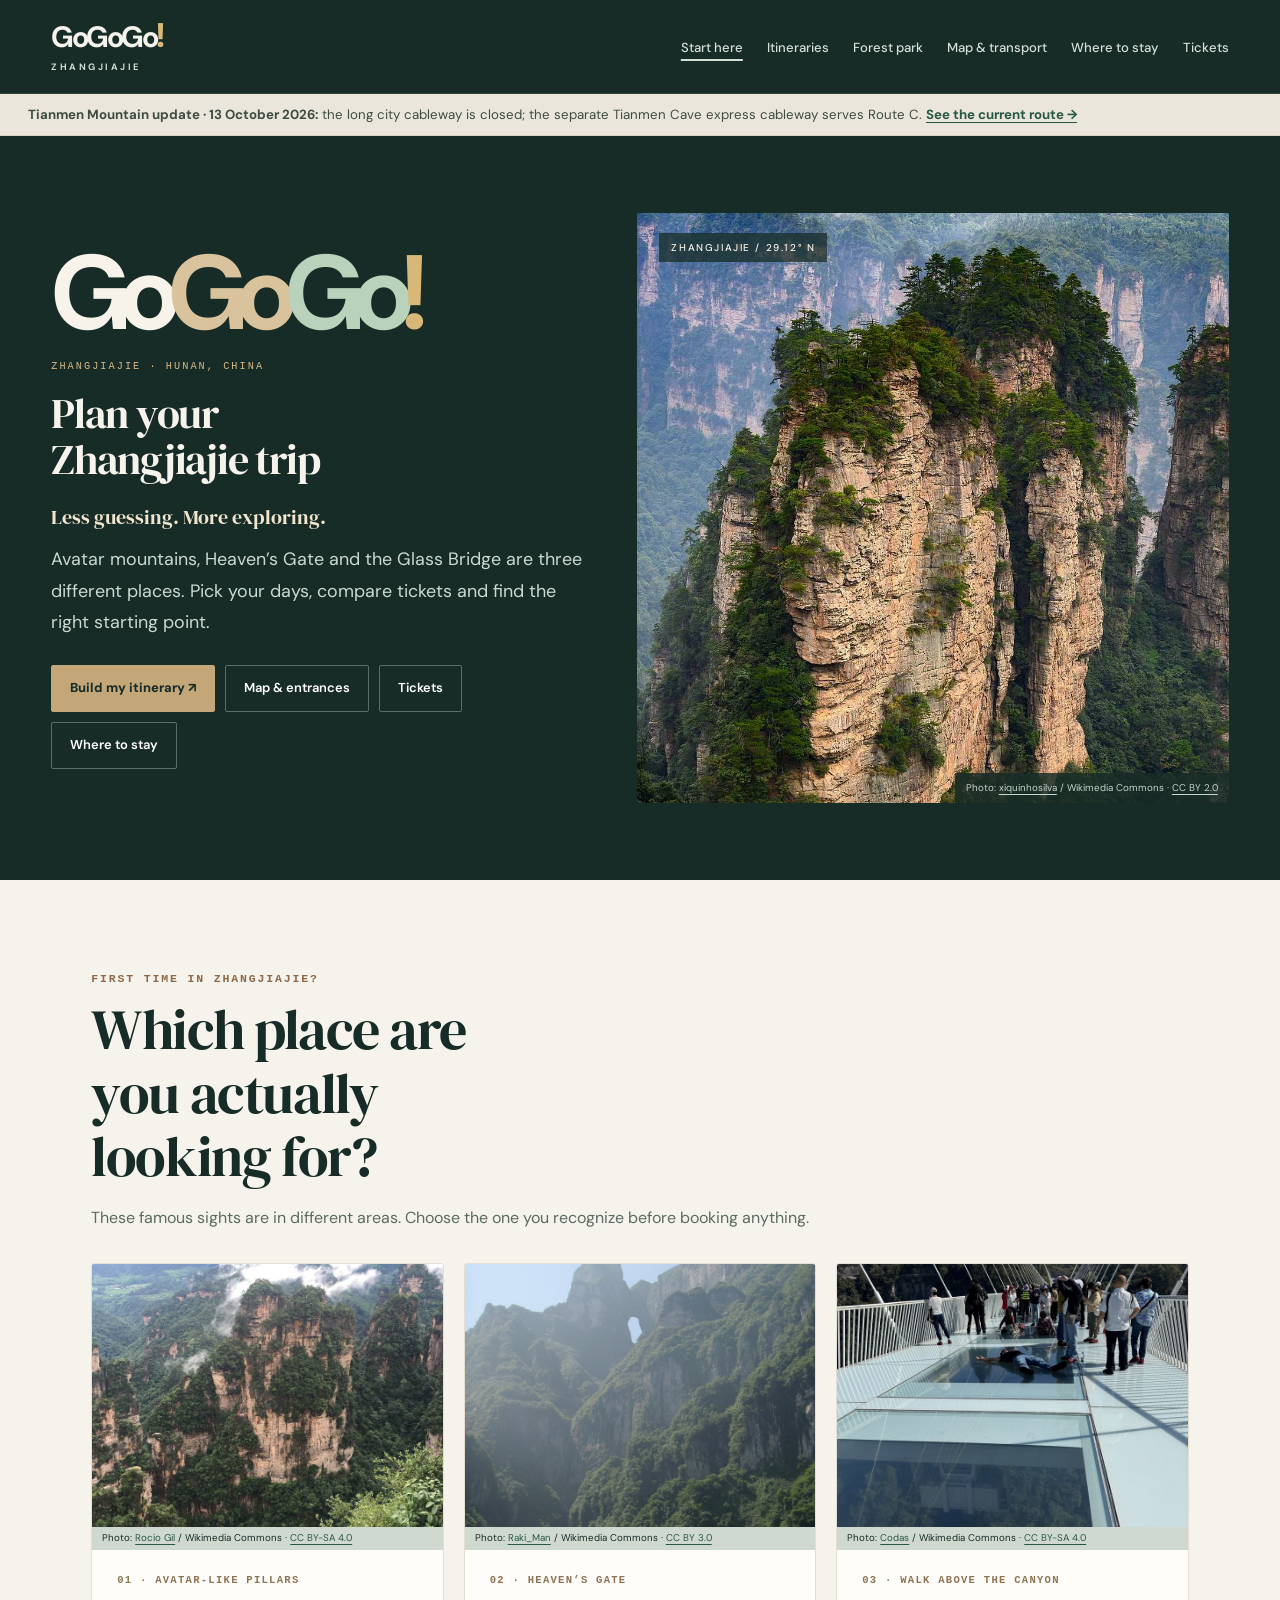
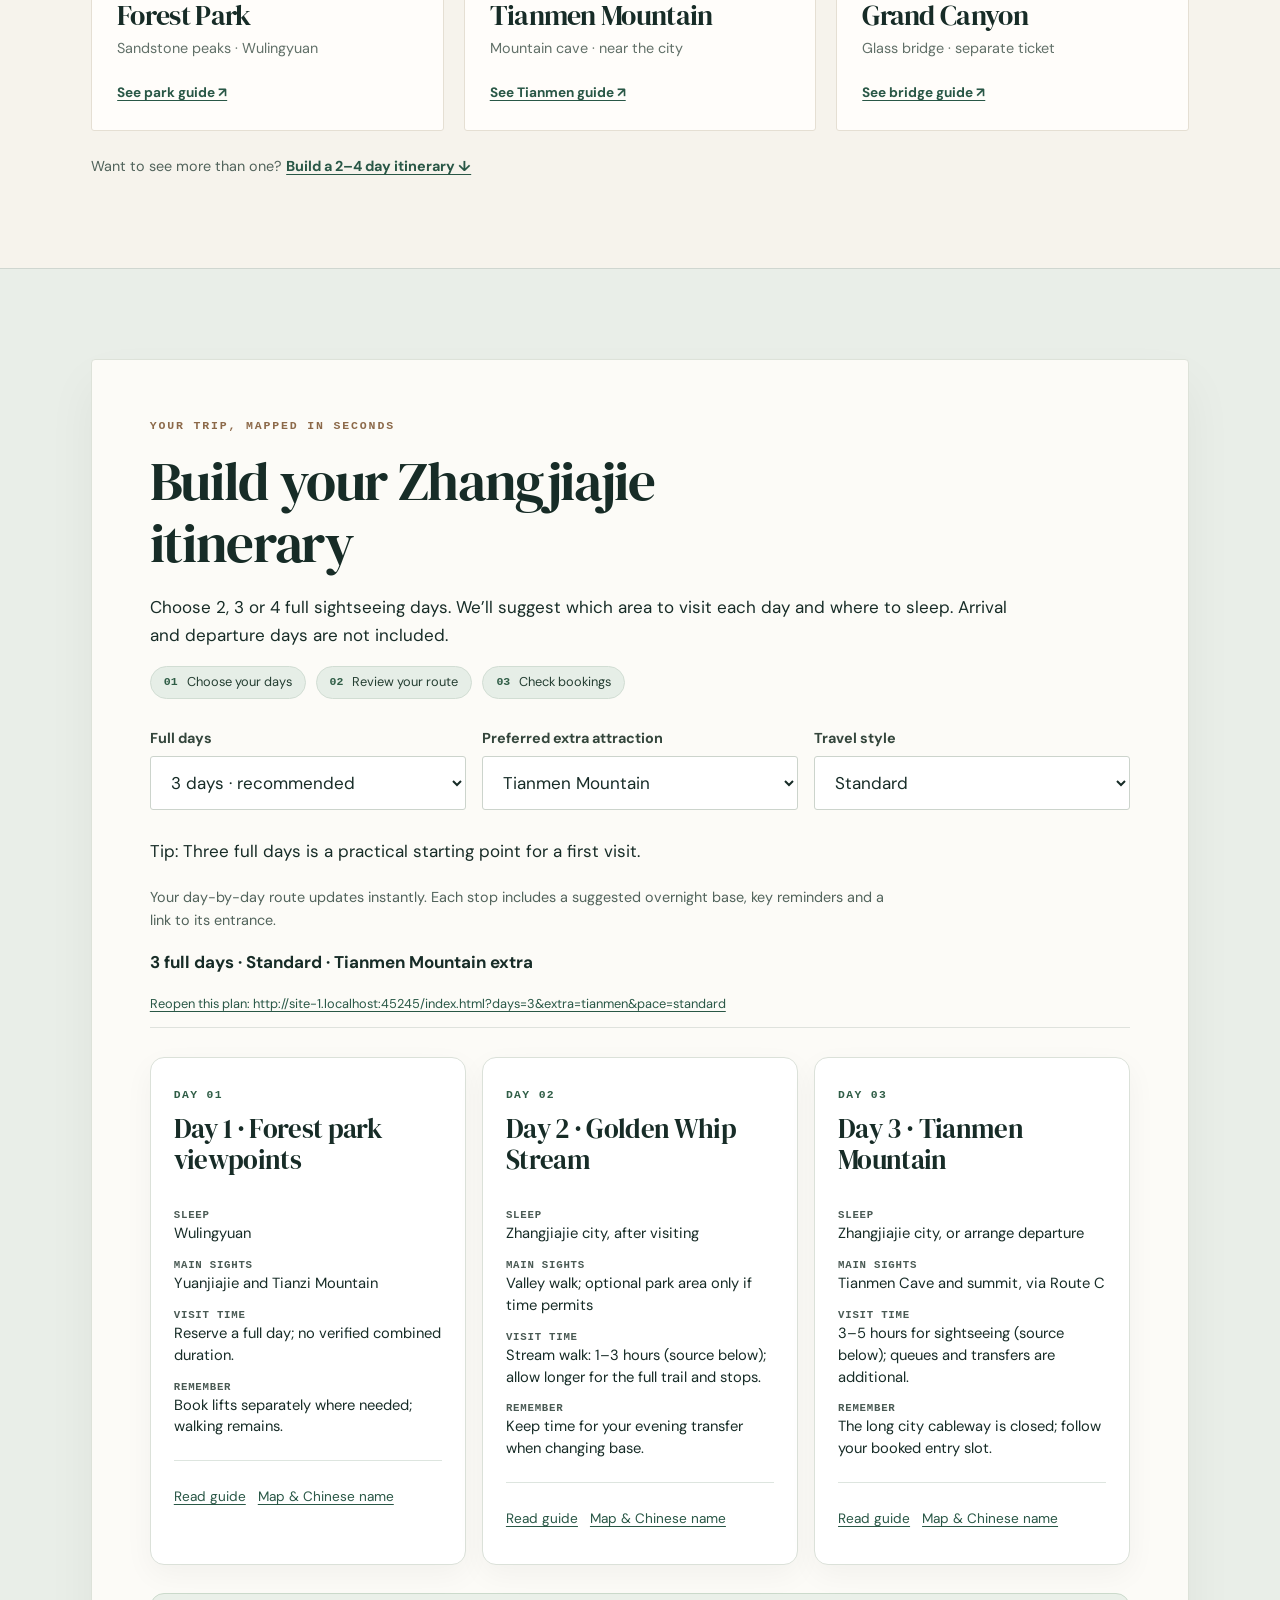
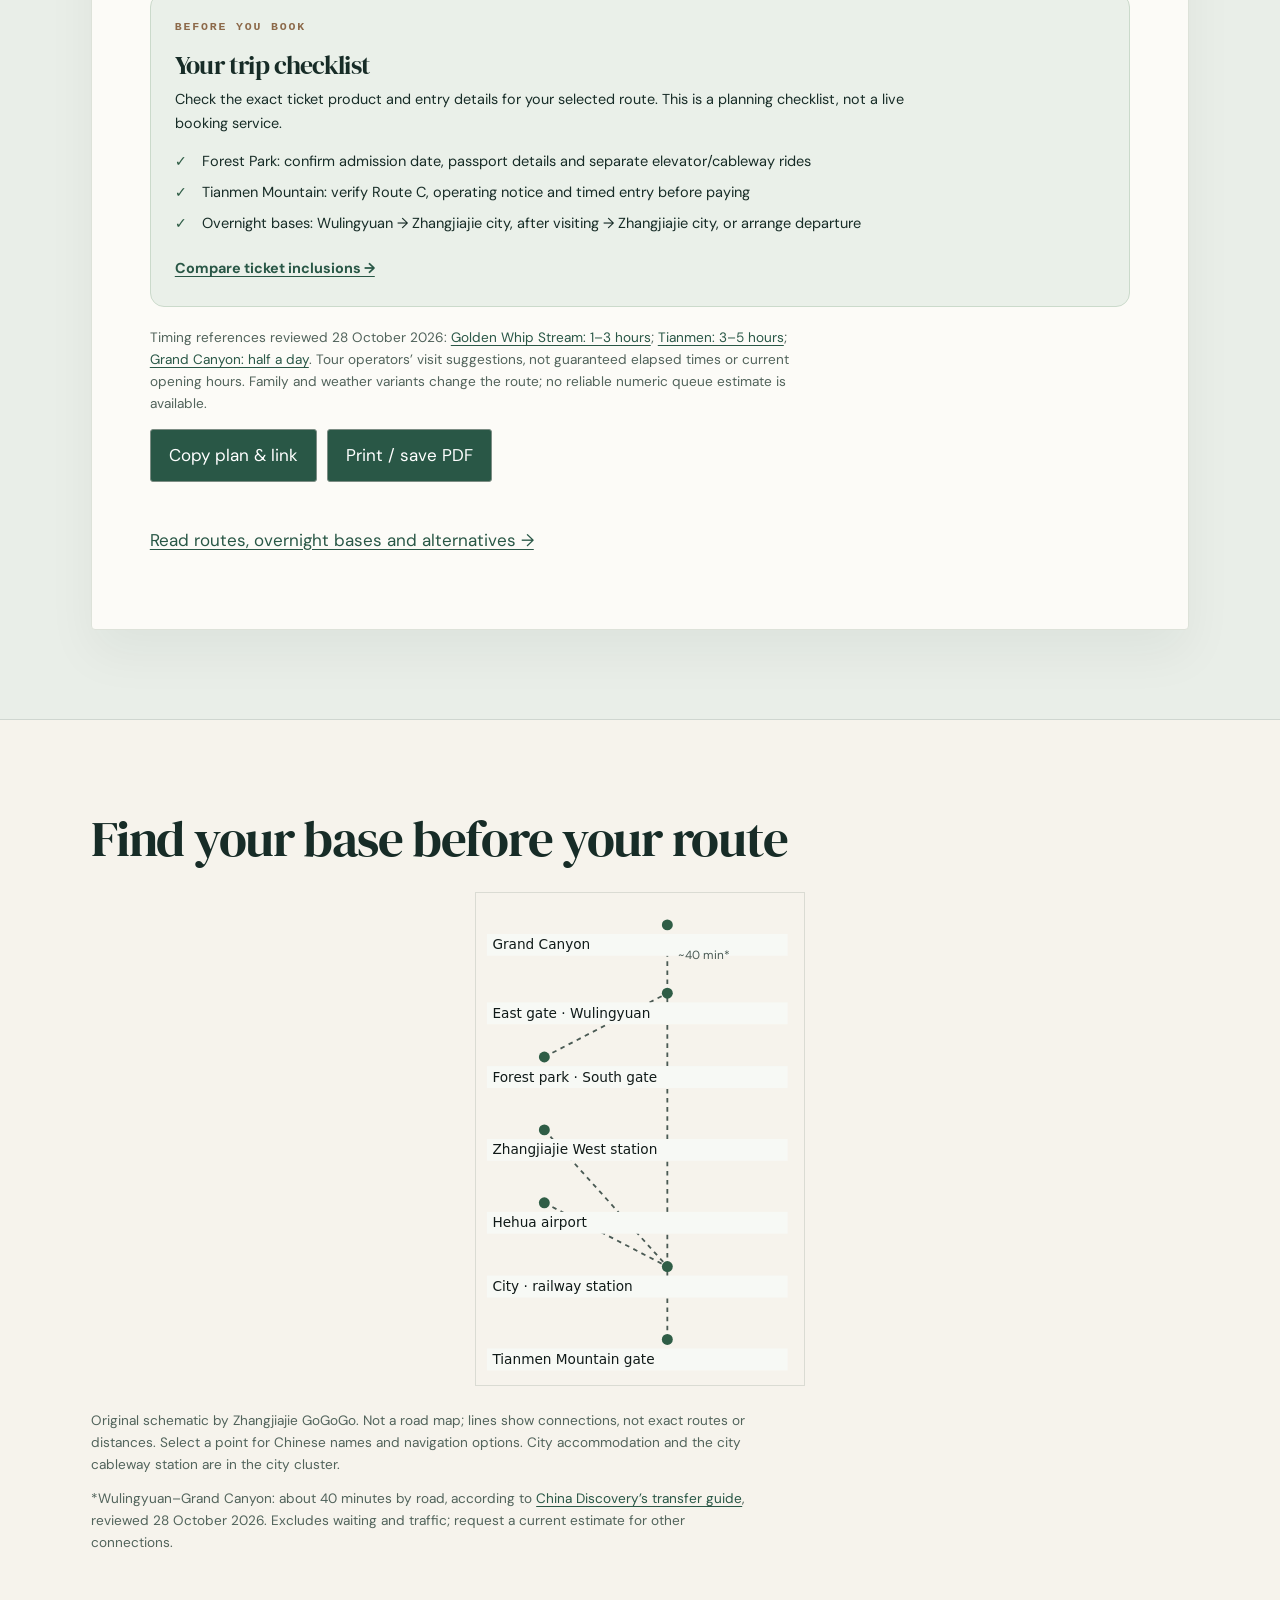
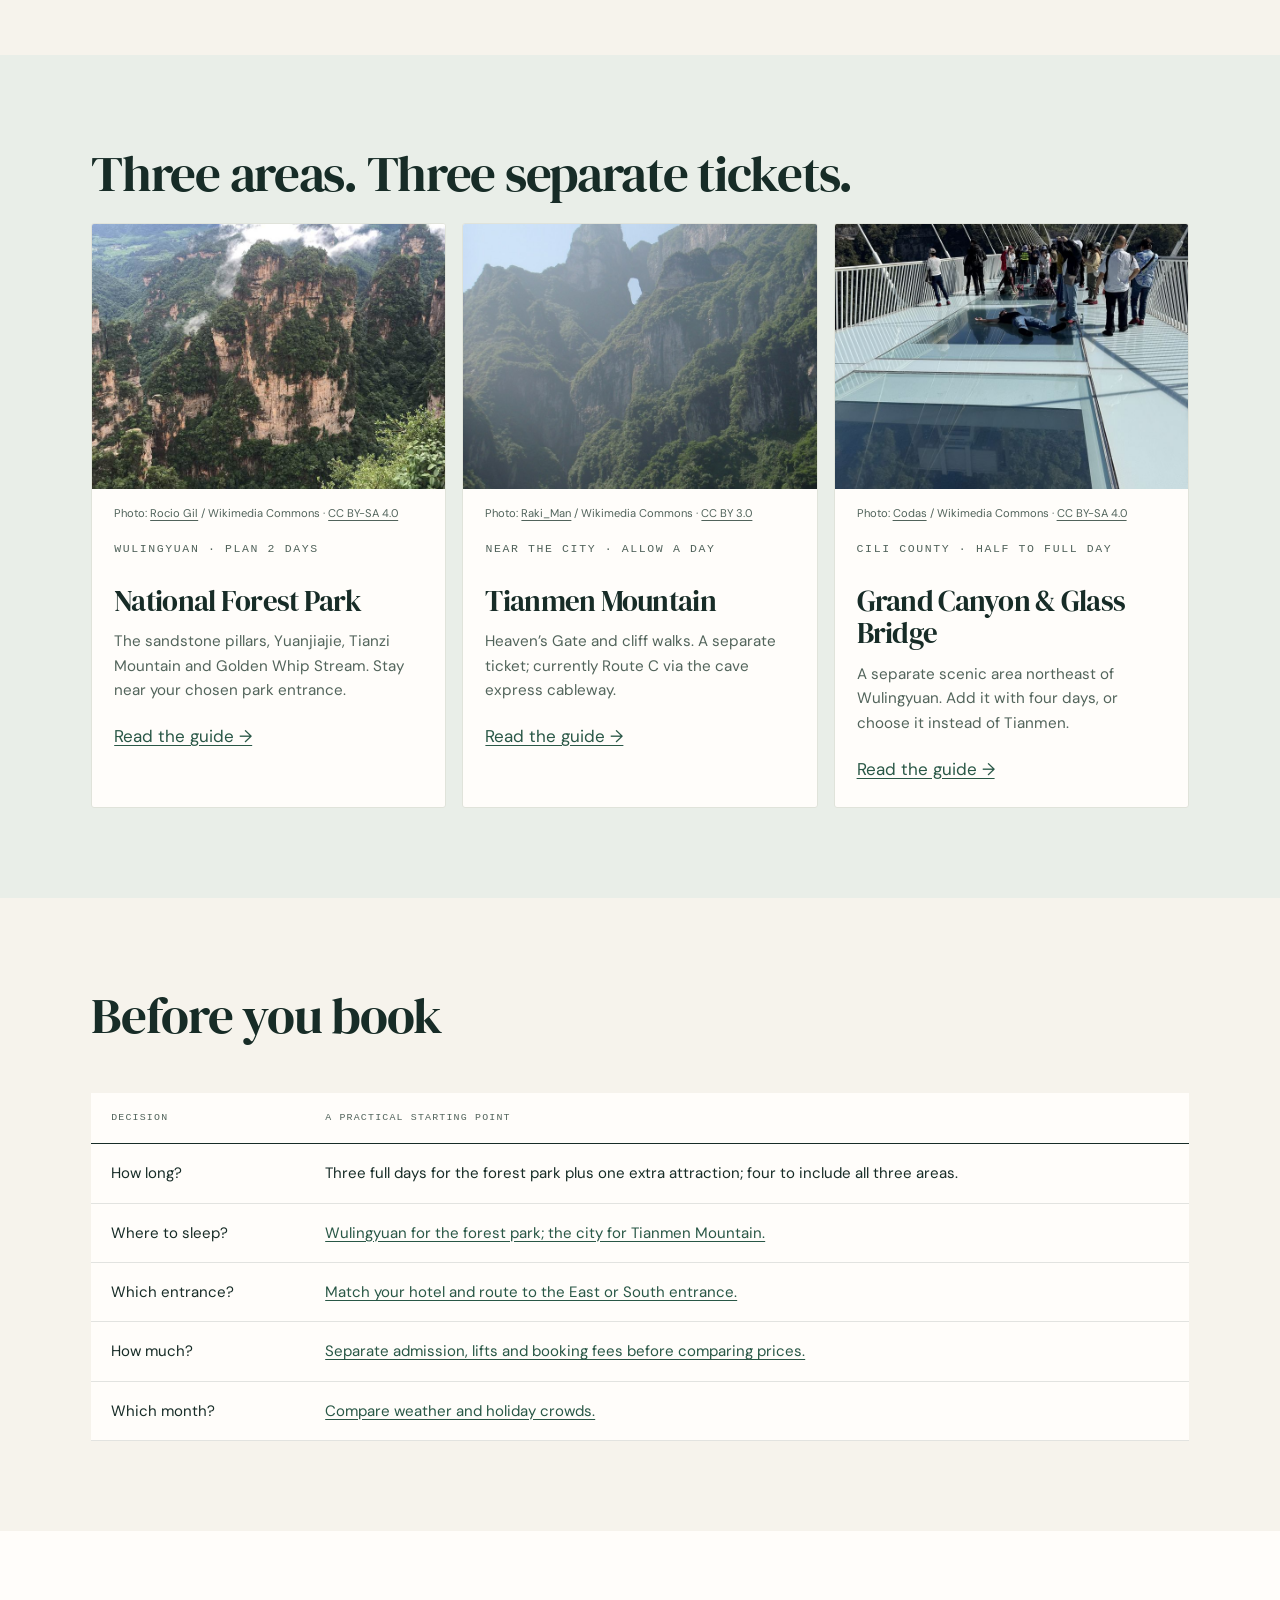
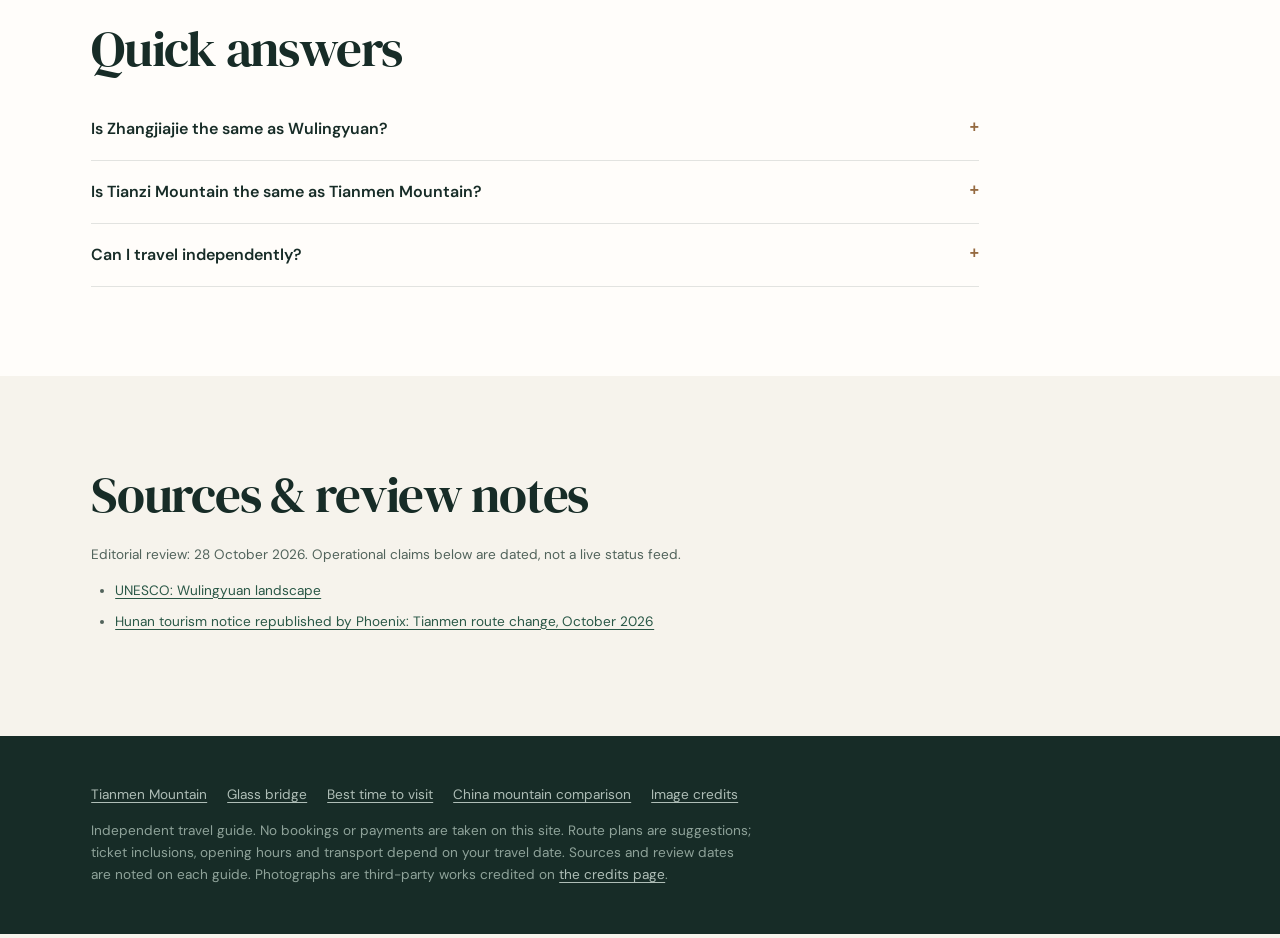
==== commit 85878ee7: "fix(planner): regenerate matching source pages from shared snippet" ====
--- a/index.html
+++ b/index.html
@@ -1,2 +1,2 @@
 <!DOCTYPE html>
-<html lang="en"><head><meta charset="utf-8"><meta name="viewport" content="width=device-width,initial-scale=1"><title>Zhangjiajie Travel Guide & Trip Planner | Zhangjiajie GoGoGo</title><meta name="description" content="Plan an independent Zhangjiajie trip: compare three scenic areas, choose a 2–4 day itinerary, find park entrances and decide where to stay."><!-- HOST_META --><link rel="icon" href="favicon.svg" type="image/svg+xml"><meta property="og:type" content="website"><meta property="og:title" content="Zhangjiajie GoGoGo | Less Guessing. More Exploring."><meta property="og:description" content="Plan an independent Zhangjiajie trip: compare three scenic areas, choose a 2–4 day itinerary, find park entrances and decide where to stay."><meta property="og:image" content="img/og-zhangjiajie.jpg"><link rel="stylesheet" href="assets/site.css"><link rel="stylesheet" href="assets/editorial-home.css"><script defer src="assets/site.js"></script><script type="application/ld+json">{"@context": "https://schema.org", "@type": "WebPage", "name": "Zhangjiajie Travel Guide & Trip Planner | Zhangjiajie GoGoGo", "description": "Plan an independent Zhangjiajie trip: compare three scenic areas, choose a 2\u20134 day itinerary, find park entrances and decide where to stay.", "inLanguage": "en"}</script></head><body class="planner-page"><a class="skip" href="#main">Skip to content</a><nav class="nav" aria-label="Main navigation"><div class="nav-in"><a class="brand" href="#main" aria-label="GoGoGo! Zhangjiajie travel home"><span class="brand-wordmark">GoGoGo<span class="brand-bang">!</span></span><span class="brand-place">ZHANGJIAJIE</span></a><ul><li><a href="#main" aria-current="page">Start here</a></li><li><a href="zhangjiajie-itinerary.html">Itineraries</a></li><li><a href="zhangjiajie-national-forest-park.html">Forest park</a></li><li><a href="zhangjiajie-map-transport.html">Map & transport</a></li><li><a href="where-to-stay-in-zhangjiajie.html">Where to stay</a></li><li><a href="zhangjiajie-tickets-prices.html">Tickets</a></li></ul></div></nav><aside class="alert"><p><strong>Tianmen Mountain update · 13 October 2026:</strong> the long city cableway is closed; the separate Tianmen Cave express cableway serves Route C. <a href="tianmen-mountain.html">See the current route →</a></p></aside><header class="hero"><div class="hero-inner home-hero"><div><div class="hero-brand" aria-label="GoGoGo!"><span>Go</span><span>Go</span><span>Go<em>!</em></span></div><span class="mono eyebrow">ZHANGJIAJIE · HUNAN, CHINA</span><h1>Plan your Zhangjiajie trip</h1><p><strong>Less guessing. More exploring.</strong> Avatar mountains, Heaven’s Gate and the Glass Bridge are three different places. Pick your days, compare tickets and find the right starting point.</p><div class="quick"><a href="#planner">Build my itinerary ↗</a><a href="zhangjiajie-map-transport.html">Map & entrances</a><a href="zhangjiajie-tickets-prices.html">Tickets</a><a href="where-to-stay-in-zhangjiajie.html">Where to stay</a></div></div><figure class="photo"><img fetchpriority="high" src="img/hero-zhangjiajie.jpg" width="1600" height="1000" alt="Sandstone pillars in Zhangjiajie National Forest Park, the pinnacles behind the floating mountains in Avatar"><figcaption>Photo: <a href="https://commons.wikimedia.org/wiki/File:Avatar_World_38005-Zhangjiajie_(49046812088).jpg">xiquinhosilva</a> / Wikimedia Commons &middot; <a href="https://creativecommons.org/licenses/by/2.0/">CC BY 2.0</a></figcaption></figure></div></header><main id="main"><section class="choose-first" aria-labelledby="choose-title"><div class="wrap"><div class="choose-heading"><span class="mono kicker">First time in Zhangjiajie?</span><h2 id="choose-title">Which place are you actually looking for?</h2><p>These famous sights are in different areas. Choose the one you recognize before booking anything.</p></div><div class="choose-grid"><article class="choose-tile"><figure class="photo"><img src="img/card-overview.jpg" width="800" height="1000" alt="Rock formations below the Bailong elevator in the Yuanjiajie scenic area" loading="lazy" decoding="async"><figcaption>Photo: <a href="https://commons.wikimedia.org/wiki/File:Stunning_rock_formations_from_the_top_of_Bailong_(%E7%99%BD%E9%BE%99),_in_the_Yuanjiajie_%EF%BC%88%E8%A2%81%E5%AE%B6%E7%95%8C%EF%BC%89scenic_area.jpg">Rocio Gil</a> / Wikimedia Commons &middot; <a href="https://creativecommons.org/licenses/by-sa/4.0/">CC BY-SA 4.0</a></figcaption></figure><div class="choose-body"><span class="choose-index">01 · Avatar-like pillars</span><h3>Forest Park</h3><p>Sandstone peaks · Wulingyuan</p><a class="choose-link" href="zhangjiajie-national-forest-park.html">See park guide ↗</a></div></article><article class="choose-tile"><figure class="photo"><img src="img/card-tianmen.jpg" width="800" height="1000" alt="Tianmen Cave seen from the valley side" loading="lazy" decoding="async"><figcaption>Photo: <a href="https://commons.wikimedia.org/wiki/File:Tianmen_Cave_-_panoramio.jpg">Raki_Man</a> / Wikimedia Commons &middot; <a href="https://creativecommons.org/licenses/by/3.0/">CC BY 3.0</a></figcaption></figure><div class="choose-body"><span class="choose-index">02 · Heaven’s Gate</span><h3>Tianmen Mountain</h3><p>Mountain cave · near the city</p><a class="choose-link" href="tianmen-mountain.html">See Tianmen guide ↗</a></div></article><article class="choose-tile"><figure class="photo"><img src="img/card-bridge.jpg" width="800" height="1000" alt="Visitors crossing the Zhangjiajie Glass Bridge" loading="lazy" decoding="async"><figcaption>Photo: <a href="https://commons.wikimedia.org/wiki/File:Zhangjiajie_Glass_Bridge_03.jpg">Codas</a> / Wikimedia Commons &middot; <a href="https://creativecommons.org/licenses/by-sa/4.0/">CC BY-SA 4.0</a></figcaption></figure><div class="choose-body"><span class="choose-index">03 · Walk above the canyon</span><h3>Grand Canyon</h3><p>Glass bridge · separate ticket</p><a class="choose-link" href="zhangjiajie-glass-bridge.html">See bridge guide ↗</a></div></article></div><p class="choose-foot">Want to see more than one? <a href="#planner">Build a 2–4 day itinerary ↓</a></p></div></section><section id="planner" class="tint"><div class="wrap"><div class="planner"><span class="mono kicker">Your trip, mapped in seconds</span><h2>Build your Zhangjiajie itinerary</h2><p>Choose 2, 3 or 4 full sightseeing days. We’ll suggest which area to visit each day and where to sleep. Arrival and departure days are not included.</p><div class="planner-steps" aria-label="Trip planning steps"><span><b>01</b> Choose your days</span><span><b>02</b> Review your route</span><span><b>03</b> Check bookings</span></div><div class="fields"><div><label for="days">Full days</label><select id="days"><option value="2">2 days · highlights</option><option value="3" selected>3 days · recommended</option><option value="4">4 days · all three areas</option></select></div><div><label for="extra">Preferred extra attraction</label><select id="extra"><option value="tianmen">Tianmen Mountain</option><option value="canyon">Glass Bridge &amp; Grand Canyon</option></select></div><div><label for="pace">Travel style</label><select id="pace"><option value="standard">Standard</option><option value="family">Family / less walking</option><option value="rain">Rainy weather</option></select></div></div><p id="extra-note" hidden>Four days includes both extra attractions; your preference is kept for shorter trips.</p><p class="plan-hint">Tip: Three full days is a practical starting point for a first visit.</p><p class="planner-intro">Your day-by-day route updates instantly. Each stop includes a suggested overnight base, key reminders and a link to its entrance.</p><p id="plan-summary" class="plan-summary">3 full days · Standard · Tianmen Mountain extra</p><p id="plan-link" class="plan-link"></p><div id="plan-result" class="result" aria-live="polite"><ol class="plan-days"><li><h3>Day 1 · Forest park viewpoints</h3><dl><dt>Sleep</dt><dd>Wulingyuan</dd><dt>Main sights</dt><dd>Yuanjiajie and Tianzi Mountain</dd><dt>Visit time</dt><dd>Reserve a full day; no verified combined duration.</dd><dt>Remember</dt><dd>Book lifts separately where needed; walking remains.</dd></dl><p class="day-links"><a href="zhangjiajie-national-forest-park.html">Read guide</a><a href="zhangjiajie-map-transport.html?days=3&amp;extra=tianmen&amp;pace=standard#place-3">Map &amp; Chinese name</a></p></li><li><h3>Day 2 · Golden Whip Stream</h3><dl><dt>Sleep</dt><dd>Zhangjiajie city, after visiting</dd><dt>Main sights</dt><dd>Valley walk; optional park area only if time permits</dd><dt>Visit time</dt><dd>Stream walk: 1–3 hours (source below); allow longer for the full trail and stops.</dd><dt>Remember</dt><dd>Arrange the evening base transfer.</dd></dl><p class="day-links"><a href="zhangjiajie-national-forest-park.html">Read guide</a><a href="zhangjiajie-map-transport.html?days=3&amp;extra=tianmen&amp;pace=standard#place-4">Map &amp; Chinese name</a></p></li><li><h3>Day 3 · Tianmen Mountain</h3><dl><dt>Sleep</dt><dd>Zhangjiajie city, or arrange departure</dd><dt>Main sights</dt><dd>Tianmen Cave and summit, via Route C</dd><dt>Visit time</dt><dd>3–5 hours for sightseeing (source below); allow extra for queues and transfers.</dd><dt>Remember</dt><dd>The long city cableway is closed; follow your booked entry slot.</dd></dl><p class="day-links"><a href="tianmen-mountain.html">Read guide</a><a href="zhangjiajie-map-transport.html?days=3&amp;extra=tianmen&amp;pace=standard#place-6">Map &amp; Chinese name</a></p></li></ol></div><section class="booking-checklist" aria-labelledby="booking-title"><div class="booking-heading"><span class="mono kicker">Before you book</span><h3 id="booking-title">Your trip checklist</h3><p>Check the exact ticket product and entry details for your selected route. This is a planning checklist, not a live booking service.</p></div><ul id="booking-items" aria-live="polite"><li>Forest Park: passport, entry date and optional elevator/cableway</li><li>Tianmen Mountain: Route C and the booked time slot</li><li>Hotels: Wulingyuan first, then Zhangjiajie city</li></ul><a class="booking-guide" href="zhangjiajie-tickets-prices.html">Compare ticket inclusions →</a></section><p class="source timing-references">Timing references reviewed 28 October 2026: <a href="https://www.chinadiscovery.com/hunan/zhangjiajie/golden-whip-stream.html">Golden Whip Stream: 1–3 hours</a>; <a href="https://www.chinadiscovery.com/hunan/zhangjiajie/tianmen-mountain.html">Tianmen: 3–5 hours</a>; <a href="https://www.travelchinaguide.com/attraction/hunan/zhangjiajie/grand-canyon.htm">Grand Canyon: half a day</a>. Tour operators’ visit suggestions, not guaranteed elapsed times or current opening hours. Family and weather variants change the route; no reliable numeric queue estimate is available.</p><div class="plan-actions"><button id="copy-plan" type="button">Copy plan &amp; link</button><button id="print-plan" type="button">Print / save PDF</button></div><span id="copy-status" class="copy-status" role="status"></span><noscript><p>The default three-day plan is above. Alternative routes are available on the itinerary page.</p></noscript><p class="route-link"><a href="zhangjiajie-itinerary.html">Read routes, overnight bases and alternatives →</a></p></div></div></section><section id="area-map" class="map-preview"><div class="wrap content"><h2>Find your base before your route</h2><svg class="area-map" viewBox="0 0 360 540" role="img" aria-label="Schematic of Zhangjiajie: forest park northwest, Grand Canyon northeast, city and Tianmen south. Not to scale."><title>Three areas and arrival points — not to scale</title><path d="M210 35V490 M75 180L210 110 M75 260L210 410 M75 340L210 410" fill="none" stroke="#4A5A54" stroke-width="2" stroke-dasharray="5 5"/><a href="zhangjiajie-map-transport.html#place-4"><circle cx="75" cy="180" r="6" fill="#2F5D46"/><rect x="12" y="190" width="330" height="24" fill="#F7F9F5"/><text x="18" y="207" fill="#101A18" font-size="15" font-family="system-ui,sans-serif">Forest park · South gate</text></a><a href="zhangjiajie-map-transport.html#place-3"><circle cx="210" cy="110" r="6" fill="#2F5D46"/><rect x="12" y="120" width="330" height="24" fill="#F7F9F5"/><text x="18" y="137" fill="#101A18" font-size="15" font-family="system-ui,sans-serif">East gate · Wulingyuan</text></a><a href="zhangjiajie-map-transport.html#place-7"><circle cx="210" cy="35" r="6" fill="#2F5D46"/><rect x="12" y="45" width="330" height="24" fill="#F7F9F5"/><text x="18" y="62" fill="#101A18" font-size="15" font-family="system-ui,sans-serif">Grand Canyon</text></a><a href="zhangjiajie-map-transport.html#place-8"><circle cx="75" cy="260" r="6" fill="#2F5D46"/><rect x="12" y="270" width="330" height="24" fill="#F7F9F5"/><text x="18" y="287" fill="#101A18" font-size="15" font-family="system-ui,sans-serif">Zhangjiajie West station</text></a><a href="zhangjiajie-map-transport.html#place-10"><circle cx="75" cy="340" r="6" fill="#2F5D46"/><rect x="12" y="350" width="330" height="24" fill="#F7F9F5"/><text x="18" y="367" fill="#101A18" font-size="15" font-family="system-ui,sans-serif">Hehua airport</text></a><a href="zhangjiajie-map-transport.html#place-9"><circle cx="210" cy="410" r="6" fill="#2F5D46"/><rect x="12" y="420" width="330" height="24" fill="#F7F9F5"/><text x="18" y="437" fill="#101A18" font-size="15" font-family="system-ui,sans-serif">City · railway station</text></a><a href="zhangjiajie-map-transport.html#place-6"><circle cx="210" cy="490" r="6" fill="#2F5D46"/><rect x="12" y="500" width="330" height="24" fill="#F7F9F5"/><text x="18" y="517" fill="#101A18" font-size="15" font-family="system-ui,sans-serif">Tianmen Mountain gate</text></a><text x="222" y="72" fill="#4A5A54" font-size="13">~40 min*</text></svg><p class="source">Original schematic by Zhangjiajie GoGoGo. Not a road map; lines show connections, not exact routes or distances. Select a point for Chinese names and navigation options. City accommodation and the city cableway station are in the city cluster.</p><p class="source">*Wulingyuan–Grand Canyon: about 40 minutes by road, according to <a href="https://www.chinadiscovery.com/hunan/zhangjiajie/zhangjiajie-glass-bridge.html">China Discovery’s transfer guide</a>, reviewed 28 October 2026. Excludes waiting and traffic; request a current estimate for other connections.</p></div></section><section id="areas"><div class="wrap content"><h2>Three areas. Three separate tickets.</h2><div class="grid"><article class="card"><figure class="photo"><img src="img/card-overview.jpg" width="800" height="1000" alt="Rock formations below the Bailong elevator in the Yuanjiajie scenic area" loading="lazy" decoding="async"><figcaption>Photo: <a href="https://commons.wikimedia.org/wiki/File:Stunning_rock_formations_from_the_top_of_Bailong_(%E7%99%BD%E9%BE%99),_in_the_Yuanjiajie_%EF%BC%88%E8%A2%81%E5%AE%B6%E7%95%8C%EF%BC%89scenic_area.jpg">Rocio Gil</a> / Wikimedia Commons &middot; <a href="https://creativecommons.org/licenses/by-sa/4.0/">CC BY-SA 4.0</a></figcaption></figure><span class="mono">Wulingyuan · plan 2 days</span><h3>National Forest Park</h3><p>The sandstone pillars, Yuanjiajie, Tianzi Mountain and Golden Whip Stream. Stay near your chosen park entrance.</p><a href="zhangjiajie-national-forest-park.html">Read the guide →</a></article><article class="card"><figure class="photo"><img src="img/card-tianmen.jpg" width="800" height="1000" alt="Tianmen Cave seen from the valley side" loading="lazy" decoding="async"><figcaption>Photo: <a href="https://commons.wikimedia.org/wiki/File:Tianmen_Cave_-_panoramio.jpg">Raki_Man</a> / Wikimedia Commons &middot; <a href="https://creativecommons.org/licenses/by/3.0/">CC BY 3.0</a></figcaption></figure><span class="mono">Near the city · allow a day</span><h3>Tianmen Mountain</h3><p>Heaven’s Gate and cliff walks. A separate ticket; currently Route C via the cave express cableway.</p><a href="tianmen-mountain.html">Read the guide →</a></article><article class="card"><figure class="photo"><img src="img/card-bridge.jpg" width="800" height="1000" alt="Visitors crossing the Zhangjiajie Glass Bridge" loading="lazy" decoding="async"><figcaption>Photo: <a href="https://commons.wikimedia.org/wiki/File:Zhangjiajie_Glass_Bridge_03.jpg">Codas</a> / Wikimedia Commons &middot; <a href="https://creativecommons.org/licenses/by-sa/4.0/">CC BY-SA 4.0</a></figcaption></figure><span class="mono">Cili County · half to full day</span><h3>Grand Canyon & Glass Bridge</h3><p>A separate scenic area northeast of Wulingyuan. Add it with four days, or choose it instead of Tianmen.</p><a href="zhangjiajie-glass-bridge.html">Read the guide →</a></article></div></div></section><section id="essentials"><div class="wrap content"><h2>Before you book</h2><div class="scroll-x"><table><thead><tr><th scope="col">Decision</th><th scope="col">A practical starting point</th></tr></thead><tbody><tr><td>How long?</td><td>Three full days for the forest park plus one extra attraction; four to include all three areas.</td></tr><tr><td>Where to sleep?</td><td><a href="where-to-stay-in-zhangjiajie.html">Wulingyuan for the forest park; the city for Tianmen Mountain.</a></td></tr><tr><td>Which entrance?</td><td><a href="zhangjiajie-national-forest-park.html#entrances">Match your hotel and route to the East or South entrance.</a></td></tr><tr><td>How much?</td><td><a href="zhangjiajie-tickets-prices.html">Separate admission, lifts and booking fees before comparing prices.</a></td></tr><tr><td>Which month?</td><td><a href="best-time-to-visit-zhangjiajie.html">Compare weather and holiday crowds.</a></td></tr></tbody></table></div></div></section><section id="faq"><div class="wrap content"><h2>Quick answers</h2><details><summary>Is Zhangjiajie the same as Wulingyuan?</summary><p>Zhangjiajie is the wider city destination. Wulingyuan is the scenic district and a common base for the forest park. Tianmen Mountain is near the city, outside the forest park.</p></details><details><summary>Is Tianzi Mountain the same as Tianmen Mountain?</summary><p>No. Tianzi Mountain is part of the Wulingyuan park visit; Tianmen Mountain needs a separate ticket and transfer.</p></details><details><summary>Can I travel independently?</summary><p>Yes. Keep your hotel and destination names in Chinese, reserve admission for your date and save the route offline before leaving your hotel.</p></details></div></section><section id="sources"><div class="wrap content"><h2>Sources & review notes</h2><p class="source">Editorial review: 28 October 2026. Operational claims below are dated, not a live status feed.</p><ul class="source"><li><a href="https://whc.unesco.org/en/list/640/">UNESCO: Wulingyuan landscape</a></li><li><a href="https://hunan.ifeng.com/c/8xA4w8tD1DR">Hunan tourism notice republished by Phoenix: Tianmen route change, October 2026</a></li></ul></div></section></main><footer><div class="wrap"><nav aria-label="More guides"><a href="tianmen-mountain.html">Tianmen Mountain</a><a href="zhangjiajie-glass-bridge.html">Glass bridge</a><a href="best-time-to-visit-zhangjiajie.html">Best time to visit</a><a href="chinese-mountains.html">China mountain comparison</a><a href="credits.html">Image credits</a></nav><p>Independent travel guide. No bookings or payments are taken on this site. Route plans are suggestions; ticket inclusions, opening hours and transport depend on your travel date. Sources and review dates are noted on each guide. Photographs are third-party works credited on <a href="credits.html">the credits page</a>.</p></div></footer></body></html>
+<html lang="en"><head><meta charset="utf-8"><meta name="viewport" content="width=device-width,initial-scale=1"><title>Zhangjiajie Travel Guide & Trip Planner | Zhangjiajie GoGoGo</title><meta name="description" content="Plan an independent Zhangjiajie trip: compare three scenic areas, choose a 2–4 day itinerary, find park entrances and decide where to stay."><!-- HOST_META --><link rel="icon" href="favicon.svg" type="image/svg+xml"><meta property="og:type" content="website"><meta property="og:title" content="Zhangjiajie GoGoGo | Less Guessing. More Exploring."><meta property="og:description" content="Plan an independent Zhangjiajie trip: compare three scenic areas, choose a 2–4 day itinerary, find park entrances and decide where to stay."><meta property="og:image" content="img/og-zhangjiajie.jpg"><link rel="stylesheet" href="assets/site.css"><link rel="stylesheet" href="assets/editorial-home.css"><script defer src="assets/site.js"></script><script type="application/ld+json">{"@context": "https://schema.org", "@type": "WebPage", "name": "Zhangjiajie Travel Guide & Trip Planner | Zhangjiajie GoGoGo", "description": "Plan an independent Zhangjiajie trip: compare three scenic areas, choose a 2\u20134 day itinerary, find park entrances and decide where to stay.", "inLanguage": "en"}</script></head><body class="planner-page"><a class="skip" href="#main">Skip to content</a><nav class="nav" aria-label="Main navigation"><div class="nav-in"><a class="brand" href="#main" aria-label="GoGoGo! Zhangjiajie travel home"><span class="brand-wordmark">GoGoGo<span class="brand-bang">!</span></span><span class="brand-place">ZHANGJIAJIE</span></a><ul><li><a href="#main" aria-current="page">Start here</a></li><li><a href="zhangjiajie-itinerary.html">Itineraries</a></li><li><a href="zhangjiajie-national-forest-park.html">Forest park</a></li><li><a href="zhangjiajie-map-transport.html">Map & transport</a></li><li><a href="where-to-stay-in-zhangjiajie.html">Where to stay</a></li><li><a href="zhangjiajie-tickets-prices.html">Tickets</a></li></ul></div></nav><aside class="alert"><p><strong>Tianmen Mountain update · 13 October 2026:</strong> the long city cableway is closed; the separate Tianmen Cave express cableway serves Route C. <a href="tianmen-mountain.html">See the current route →</a></p></aside><header class="hero"><div class="hero-inner home-hero"><div><div class="hero-brand" aria-label="GoGoGo!"><span>Go</span><span>Go</span><span>Go<em>!</em></span></div><span class="mono eyebrow">ZHANGJIAJIE · HUNAN, CHINA</span><h1>Plan your Zhangjiajie trip</h1><p><strong>Less guessing. More exploring.</strong> Avatar mountains, Heaven’s Gate and the Glass Bridge are three different places. Pick your days, compare tickets and find the right starting point.</p><div class="quick"><a href="#planner">Build my itinerary ↗</a><a href="zhangjiajie-map-transport.html">Map & entrances</a><a href="zhangjiajie-tickets-prices.html">Tickets</a><a href="where-to-stay-in-zhangjiajie.html">Where to stay</a></div></div><figure class="photo"><img fetchpriority="high" src="img/hero-zhangjiajie.jpg" width="1600" height="1000" alt="Sandstone pillars in Zhangjiajie National Forest Park, the pinnacles behind the floating mountains in Avatar"><figcaption>Photo: <a href="https://commons.wikimedia.org/wiki/File:Avatar_World_38005-Zhangjiajie_(49046812088).jpg">xiquinhosilva</a> / Wikimedia Commons &middot; <a href="https://creativecommons.org/licenses/by/2.0/">CC BY 2.0</a></figcaption></figure></div></header><main id="main"><section class="choose-first" aria-labelledby="choose-title"><div class="wrap"><div class="choose-heading"><span class="mono kicker">First time in Zhangjiajie?</span><h2 id="choose-title">Which place are you actually looking for?</h2><p>These famous sights are in different areas. Choose the one you recognize before booking anything.</p></div><div class="choose-grid"><article class="choose-tile"><figure class="photo"><img src="img/card-overview.jpg" width="800" height="1000" alt="Rock formations below the Bailong elevator in the Yuanjiajie scenic area" loading="lazy" decoding="async"><figcaption>Photo: <a href="https://commons.wikimedia.org/wiki/File:Stunning_rock_formations_from_the_top_of_Bailong_(%E7%99%BD%E9%BE%99),_in_the_Yuanjiajie_%EF%BC%88%E8%A2%81%E5%AE%B6%E7%95%8C%EF%BC%89scenic_area.jpg">Rocio Gil</a> / Wikimedia Commons &middot; <a href="https://creativecommons.org/licenses/by-sa/4.0/">CC BY-SA 4.0</a></figcaption></figure><div class="choose-body"><span class="choose-index">01 · Avatar-like pillars</span><h3>Forest Park</h3><p>Sandstone peaks · Wulingyuan</p><a class="choose-link" href="zhangjiajie-national-forest-park.html">See park guide ↗</a></div></article><article class="choose-tile"><figure class="photo"><img src="img/card-tianmen.jpg" width="800" height="1000" alt="Tianmen Cave seen from the valley side" loading="lazy" decoding="async"><figcaption>Photo: <a href="https://commons.wikimedia.org/wiki/File:Tianmen_Cave_-_panoramio.jpg">Raki_Man</a> / Wikimedia Commons &middot; <a href="https://creativecommons.org/licenses/by/3.0/">CC BY 3.0</a></figcaption></figure><div class="choose-body"><span class="choose-index">02 · Heaven’s Gate</span><h3>Tianmen Mountain</h3><p>Mountain cave · near the city</p><a class="choose-link" href="tianmen-mountain.html">See Tianmen guide ↗</a></div></article><article class="choose-tile"><figure class="photo"><img src="img/card-bridge.jpg" width="800" height="1000" alt="Visitors crossing the Zhangjiajie Glass Bridge" loading="lazy" decoding="async"><figcaption>Photo: <a href="https://commons.wikimedia.org/wiki/File:Zhangjiajie_Glass_Bridge_03.jpg">Codas</a> / Wikimedia Commons &middot; <a href="https://creativecommons.org/licenses/by-sa/4.0/">CC BY-SA 4.0</a></figcaption></figure><div class="choose-body"><span class="choose-index">03 · Walk above the canyon</span><h3>Grand Canyon</h3><p>Glass bridge · separate ticket</p><a class="choose-link" href="zhangjiajie-glass-bridge.html">See bridge guide ↗</a></div></article></div><p class="choose-foot">Want to see more than one? <a href="#planner">Build a 2–4 day itinerary ↓</a></p></div></section><section id="planner" class="tint"><div class="wrap"><div class="planner"><span class="mono kicker">Your trip, mapped in seconds</span><h2>Build your Zhangjiajie itinerary</h2><p>Choose 2, 3 or 4 full sightseeing days. We’ll suggest which area to visit each day and where to sleep. Arrival and departure days are not included.</p><div class="planner-steps" aria-label="Trip planning steps"><span><b>01</b> Choose your days</span><span><b>02</b> Review your route</span><span><b>03</b> Check bookings</span></div><div class="fields"><div><label for="days">Full days</label><select id="days"><option value="2">2 days · highlights</option><option value="3" selected>3 days · recommended</option><option value="4">4 days · all three areas</option></select></div><div><label for="extra">Preferred extra attraction</label><select id="extra"><option value="tianmen">Tianmen Mountain</option><option value="canyon">Glass Bridge &amp; Grand Canyon</option></select></div><div><label for="pace">Travel style</label><select id="pace"><option value="standard">Standard</option><option value="family">Family / less walking</option><option value="rain">Rainy weather</option></select></div></div><p id="extra-note" hidden>Four days includes both extra attractions; your preference is kept for shorter trips.</p><p class="plan-hint">Tip: Three full days is a practical starting point for a first visit.</p><p class="planner-intro">Your day-by-day route updates instantly. Each stop includes a suggested overnight base, key reminders and a link to its entrance.</p><p id="plan-summary" class="plan-summary">3 full days · Standard · Tianmen Mountain extra</p><p id="plan-link" class="plan-link"></p><div id="plan-result" class="result" aria-live="polite"><ol class="plan-days"><li><h3>Day 1 · Forest park viewpoints</h3><dl><dt>Sleep</dt><dd>Wulingyuan</dd><dt>Main sights</dt><dd>Yuanjiajie and Tianzi Mountain</dd><dt>Visit time</dt><dd>Reserve a full day; no verified combined duration.</dd><dt>Remember</dt><dd>Book lifts separately where needed; walking remains.</dd></dl><p class="day-links"><a href="zhangjiajie-national-forest-park.html">Read guide</a><a href="zhangjiajie-map-transport.html?days=3&amp;extra=tianmen&amp;pace=standard#place-3">Map &amp; Chinese name</a></p></li><li><h3>Day 2 · Golden Whip Stream</h3><dl><dt>Sleep</dt><dd>Zhangjiajie city, after visiting</dd><dt>Main sights</dt><dd>Valley walk; optional park area only if time permits</dd><dt>Visit time</dt><dd>Stream walk: 1–3 hours (source below); allow longer for the full trail and stops.</dd><dt>Remember</dt><dd>Arrange the evening base transfer.</dd></dl><p class="day-links"><a href="zhangjiajie-national-forest-park.html">Read guide</a><a href="zhangjiajie-map-transport.html?days=3&amp;extra=tianmen&amp;pace=standard#place-4">Map &amp; Chinese name</a></p></li><li><h3>Day 3 · Tianmen Mountain</h3><dl><dt>Sleep</dt><dd>Zhangjiajie city, or arrange departure</dd><dt>Main sights</dt><dd>Tianmen Cave and summit, via Route C</dd><dt>Visit time</dt><dd>3–5 hours for sightseeing (source below); allow extra for queues and transfers.</dd><dt>Remember</dt><dd>The long city cableway is closed; follow your booked entry slot.</dd></dl><p class="day-links"><a href="tianmen-mountain.html">Read guide</a><a href="zhangjiajie-map-transport.html?days=3&amp;extra=tianmen&amp;pace=standard#place-6">Map &amp; Chinese name</a></p></li></ol></div><div class="booking-checklist" aria-labelledby="booking-title"><div class="booking-heading"><span class="mono kicker">Before you book</span><h3 id="booking-title">Your trip checklist</h3><p>Check the exact ticket product and entry details for your selected route. This is a planning checklist, not a live booking service.</p></div><ul id="booking-items" aria-live="polite"><li>Forest Park: passport, entry date and optional elevator/cableway</li><li>Tianmen Mountain: Route C and the booked time slot</li><li>Hotels: Wulingyuan first, then Zhangjiajie city</li></ul><a class="booking-guide" href="zhangjiajie-tickets-prices.html">Compare ticket inclusions →</a></div><p class="source timing-references">Timing references reviewed 28 October 2026: <a href="https://www.chinadiscovery.com/hunan/zhangjiajie/golden-whip-stream.html">Golden Whip Stream: 1–3 hours</a>; <a href="https://www.chinadiscovery.com/hunan/zhangjiajie/tianmen-mountain.html">Tianmen: 3–5 hours</a>; <a href="https://www.travelchinaguide.com/attraction/hunan/zhangjiajie/grand-canyon.htm">Grand Canyon: half a day</a>. Tour operators’ visit suggestions, not guaranteed elapsed times or current opening hours. Family and weather variants change the route; no reliable numeric queue estimate is available.</p><div class="plan-actions"><button id="copy-plan" type="button">Copy plan &amp; link</button><button id="print-plan" type="button">Print / save PDF</button></div><span id="copy-status" class="copy-status" role="status"></span><noscript><p>The default three-day plan is above. Alternative routes are available on the itinerary page.</p></noscript><p class="route-link"><a href="zhangjiajie-itinerary.html">Read routes, overnight bases and alternatives →</a></p></div></div></section><section id="area-map" class="map-preview"><div class="wrap content"><h2>Find your base before your route</h2><svg class="area-map" viewBox="0 0 360 540" role="img" aria-label="Schematic of Zhangjiajie: forest park northwest, Grand Canyon northeast, city and Tianmen south. Not to scale."><title>Three areas and arrival points — not to scale</title><path d="M210 35V490 M75 180L210 110 M75 260L210 410 M75 340L210 410" fill="none" stroke="#4A5A54" stroke-width="2" stroke-dasharray="5 5"/><a href="zhangjiajie-map-transport.html#place-4"><circle cx="75" cy="180" r="6" fill="#2F5D46"/><rect x="12" y="190" width="330" height="24" fill="#F7F9F5"/><text x="18" y="207" fill="#101A18" font-size="15" font-family="system-ui,sans-serif">Forest park · South gate</text></a><a href="zhangjiajie-map-transport.html#place-3"><circle cx="210" cy="110" r="6" fill="#2F5D46"/><rect x="12" y="120" width="330" height="24" fill="#F7F9F5"/><text x="18" y="137" fill="#101A18" font-size="15" font-family="system-ui,sans-serif">East gate · Wulingyuan</text></a><a href="zhangjiajie-map-transport.html#place-7"><circle cx="210" cy="35" r="6" fill="#2F5D46"/><rect x="12" y="45" width="330" height="24" fill="#F7F9F5"/><text x="18" y="62" fill="#101A18" font-size="15" font-family="system-ui,sans-serif">Grand Canyon</text></a><a href="zhangjiajie-map-transport.html#place-8"><circle cx="75" cy="260" r="6" fill="#2F5D46"/><rect x="12" y="270" width="330" height="24" fill="#F7F9F5"/><text x="18" y="287" fill="#101A18" font-size="15" font-family="system-ui,sans-serif">Zhangjiajie West station</text></a><a href="zhangjiajie-map-transport.html#place-10"><circle cx="75" cy="340" r="6" fill="#2F5D46"/><rect x="12" y="350" width="330" height="24" fill="#F7F9F5"/><text x="18" y="367" fill="#101A18" font-size="15" font-family="system-ui,sans-serif">Hehua airport</text></a><a href="zhangjiajie-map-transport.html#place-9"><circle cx="210" cy="410" r="6" fill="#2F5D46"/><rect x="12" y="420" width="330" height="24" fill="#F7F9F5"/><text x="18" y="437" fill="#101A18" font-size="15" font-family="system-ui,sans-serif">City · railway station</text></a><a href="zhangjiajie-map-transport.html#place-6"><circle cx="210" cy="490" r="6" fill="#2F5D46"/><rect x="12" y="500" width="330" height="24" fill="#F7F9F5"/><text x="18" y="517" fill="#101A18" font-size="15" font-family="system-ui,sans-serif">Tianmen Mountain gate</text></a><text x="222" y="72" fill="#4A5A54" font-size="13">~40 min*</text></svg><p class="source">Original schematic by Zhangjiajie GoGoGo. Not a road map; lines show connections, not exact routes or distances. Select a point for Chinese names and navigation options. City accommodation and the city cableway station are in the city cluster.</p><p class="source">*Wulingyuan–Grand Canyon: about 40 minutes by road, according to <a href="https://www.chinadiscovery.com/hunan/zhangjiajie/zhangjiajie-glass-bridge.html">China Discovery’s transfer guide</a>, reviewed 28 October 2026. Excludes waiting and traffic; request a current estimate for other connections.</p></div></section><section id="areas"><div class="wrap content"><h2>Three areas. Three separate tickets.</h2><div class="grid"><article class="card"><figure class="photo"><img src="img/card-overview.jpg" width="800" height="1000" alt="Rock formations below the Bailong elevator in the Yuanjiajie scenic area" loading="lazy" decoding="async"><figcaption>Photo: <a href="https://commons.wikimedia.org/wiki/File:Stunning_rock_formations_from_the_top_of_Bailong_(%E7%99%BD%E9%BE%99),_in_the_Yuanjiajie_%EF%BC%88%E8%A2%81%E5%AE%B6%E7%95%8C%EF%BC%89scenic_area.jpg">Rocio Gil</a> / Wikimedia Commons &middot; <a href="https://creativecommons.org/licenses/by-sa/4.0/">CC BY-SA 4.0</a></figcaption></figure><span class="mono">Wulingyuan · plan 2 days</span><h3>National Forest Park</h3><p>The sandstone pillars, Yuanjiajie, Tianzi Mountain and Golden Whip Stream. Stay near your chosen park entrance.</p><a href="zhangjiajie-national-forest-park.html">Read the guide →</a></article><article class="card"><figure class="photo"><img src="img/card-tianmen.jpg" width="800" height="1000" alt="Tianmen Cave seen from the valley side" loading="lazy" decoding="async"><figcaption>Photo: <a href="https://commons.wikimedia.org/wiki/File:Tianmen_Cave_-_panoramio.jpg">Raki_Man</a> / Wikimedia Commons &middot; <a href="https://creativecommons.org/licenses/by/3.0/">CC BY 3.0</a></figcaption></figure><span class="mono">Near the city · allow a day</span><h3>Tianmen Mountain</h3><p>Heaven’s Gate and cliff walks. A separate ticket; currently Route C via the cave express cableway.</p><a href="tianmen-mountain.html">Read the guide →</a></article><article class="card"><figure class="photo"><img src="img/card-bridge.jpg" width="800" height="1000" alt="Visitors crossing the Zhangjiajie Glass Bridge" loading="lazy" decoding="async"><figcaption>Photo: <a href="https://commons.wikimedia.org/wiki/File:Zhangjiajie_Glass_Bridge_03.jpg">Codas</a> / Wikimedia Commons &middot; <a href="https://creativecommons.org/licenses/by-sa/4.0/">CC BY-SA 4.0</a></figcaption></figure><span class="mono">Cili County · half to full day</span><h3>Grand Canyon & Glass Bridge</h3><p>A separate scenic area northeast of Wulingyuan. Add it with four days, or choose it instead of Tianmen.</p><a href="zhangjiajie-glass-bridge.html">Read the guide →</a></article></div></div></section><section id="essentials"><div class="wrap content"><h2>Before you book</h2><div class="scroll-x"><table><thead><tr><th scope="col">Decision</th><th scope="col">A practical starting point</th></tr></thead><tbody><tr><td>How long?</td><td>Three full days for the forest park plus one extra attraction; four to include all three areas.</td></tr><tr><td>Where to sleep?</td><td><a href="where-to-stay-in-zhangjiajie.html">Wulingyuan for the forest park; the city for Tianmen Mountain.</a></td></tr><tr><td>Which entrance?</td><td><a href="zhangjiajie-national-forest-park.html#entrances">Match your hotel and route to the East or South entrance.</a></td></tr><tr><td>How much?</td><td><a href="zhangjiajie-tickets-prices.html">Separate admission, lifts and booking fees before comparing prices.</a></td></tr><tr><td>Which month?</td><td><a href="best-time-to-visit-zhangjiajie.html">Compare weather and holiday crowds.</a></td></tr></tbody></table></div></div></section><section id="faq"><div class="wrap content"><h2>Quick answers</h2><details><summary>Is Zhangjiajie the same as Wulingyuan?</summary><p>Zhangjiajie is the wider city destination. Wulingyuan is the scenic district and a common base for the forest park. Tianmen Mountain is near the city, outside the forest park.</p></details><details><summary>Is Tianzi Mountain the same as Tianmen Mountain?</summary><p>No. Tianzi Mountain is part of the Wulingyuan park visit; Tianmen Mountain needs a separate ticket and transfer.</p></details><details><summary>Can I travel independently?</summary><p>Yes. Keep your hotel and destination names in Chinese, reserve admission for your date and save the route offline before leaving your hotel.</p></details></div></section><section id="sources"><div class="wrap content"><h2>Sources & review notes</h2><p class="source">Editorial review: 28 October 2026. Operational claims below are dated, not a live status feed.</p><ul class="source"><li><a href="https://whc.unesco.org/en/list/640/">UNESCO: Wulingyuan landscape</a></li><li><a href="https://hunan.ifeng.com/c/8xA4w8tD1DR">Hunan tourism notice republished by Phoenix: Tianmen route change, October 2026</a></li></ul></div></section></main><footer><div class="wrap"><nav aria-label="More guides"><a href="tianmen-mountain.html">Tianmen Mountain</a><a href="zhangjiajie-glass-bridge.html">Glass bridge</a><a href="best-time-to-visit-zhangjiajie.html">Best time to visit</a><a href="chinese-mountains.html">China mountain comparison</a><a href="credits.html">Image credits</a></nav><p>Independent travel guide. No bookings or payments are taken on this site. Route plans are suggestions; ticket inclusions, opening hours and transport depend on your travel date. Sources and review dates are noted on each guide. Photographs are third-party works credited on <a href="credits.html">the credits page</a>.</p></div></footer></body></html>
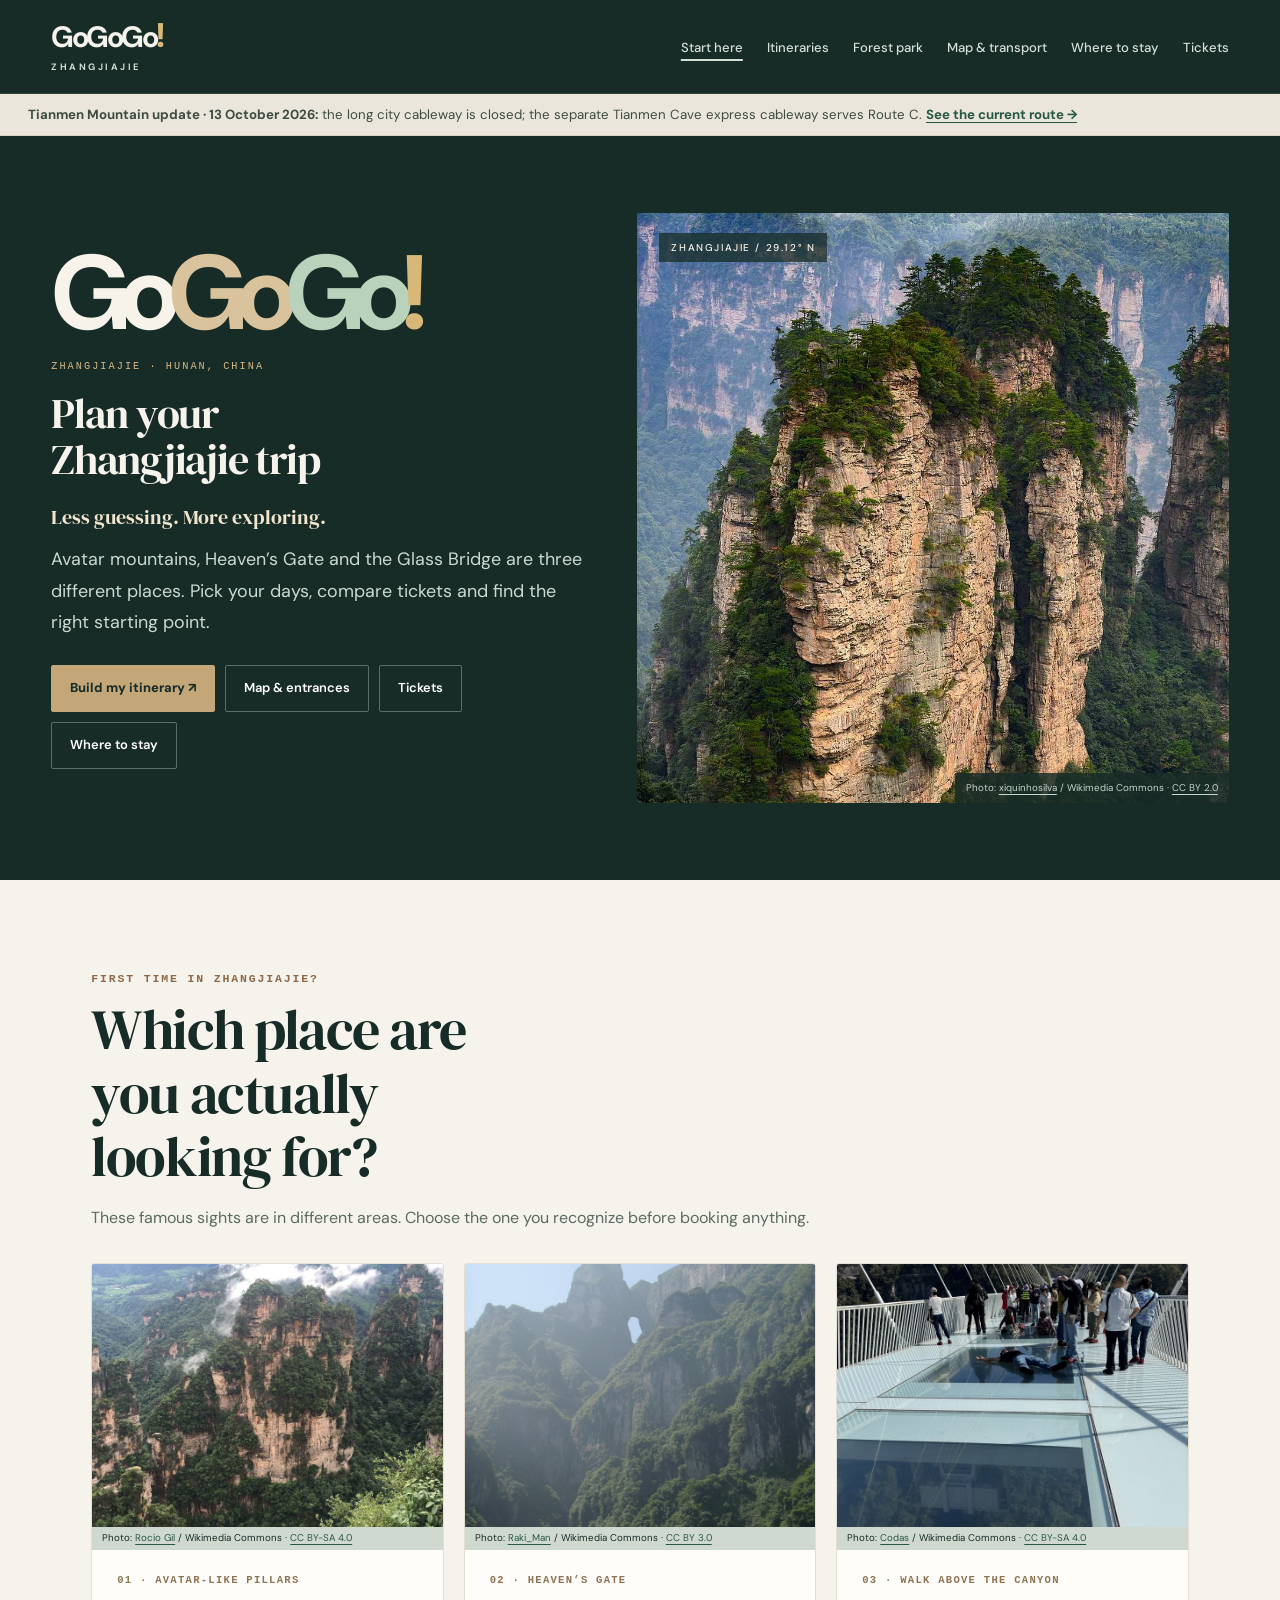
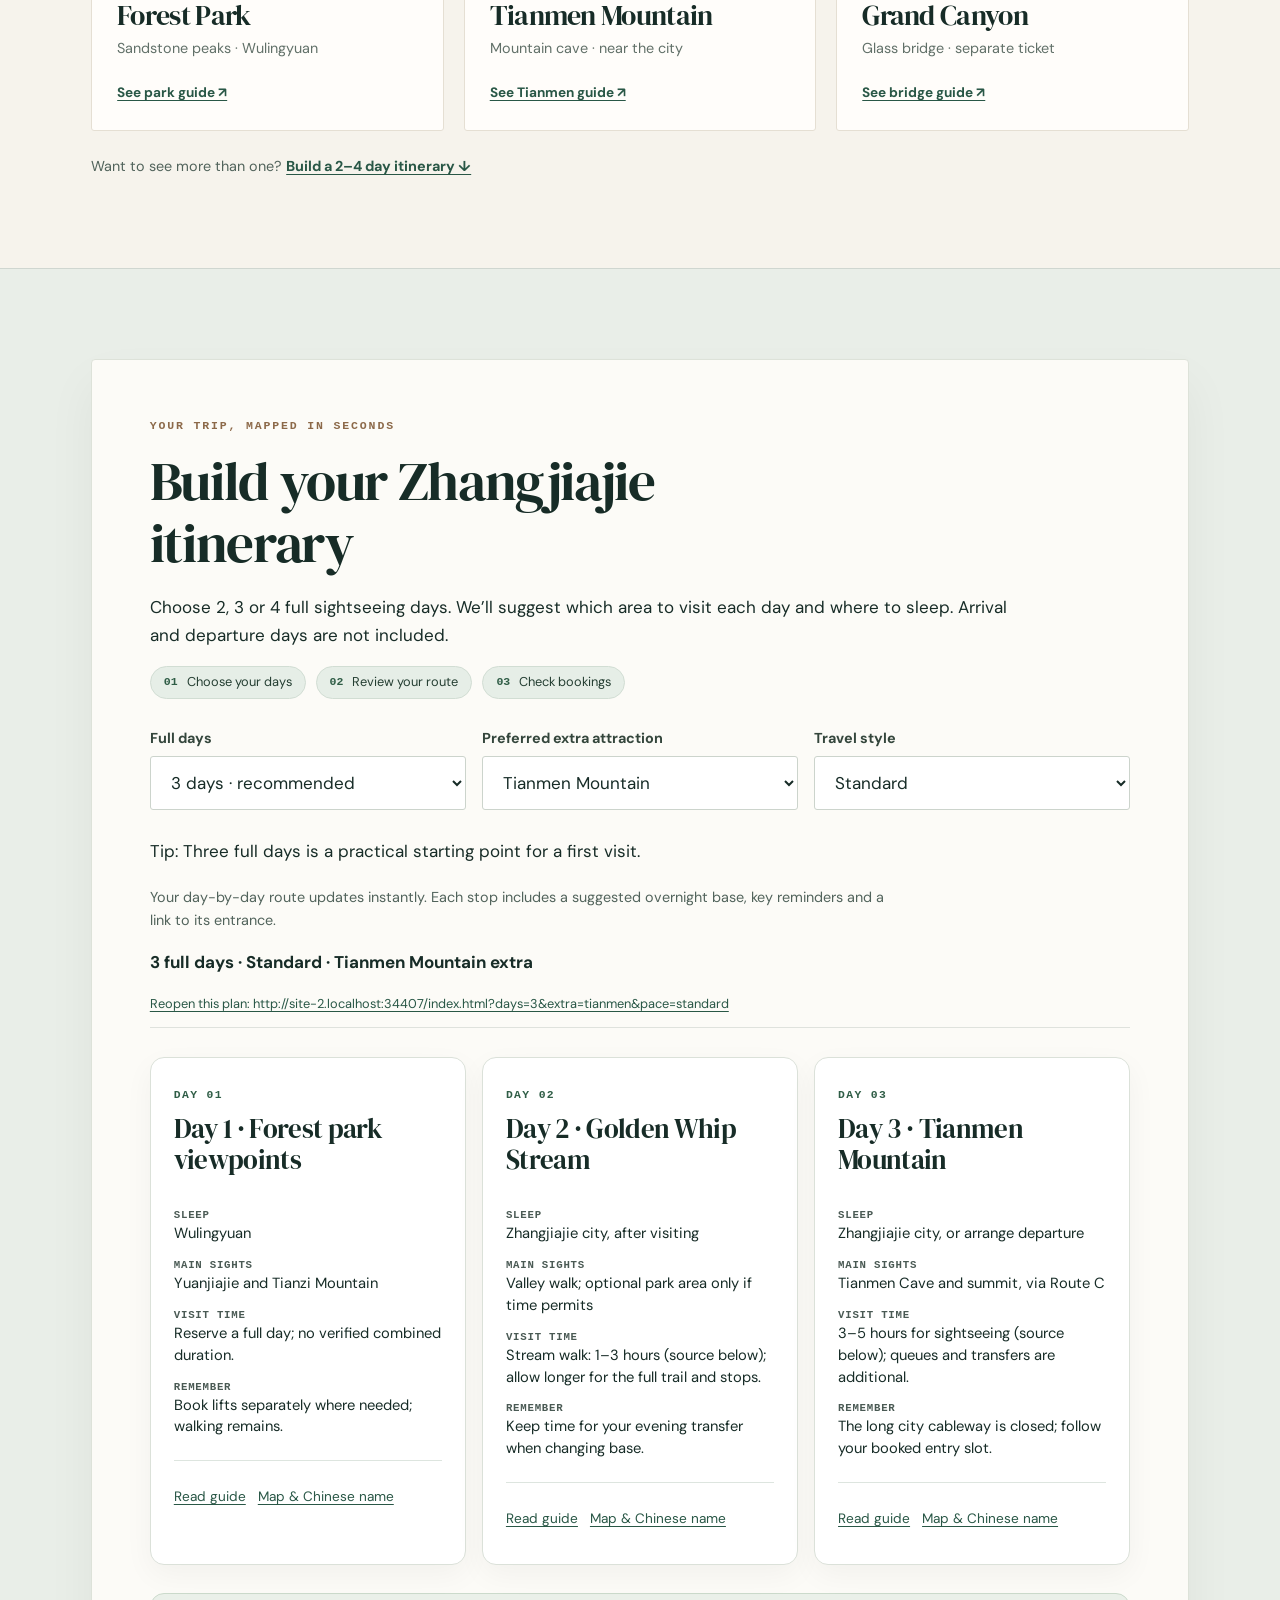
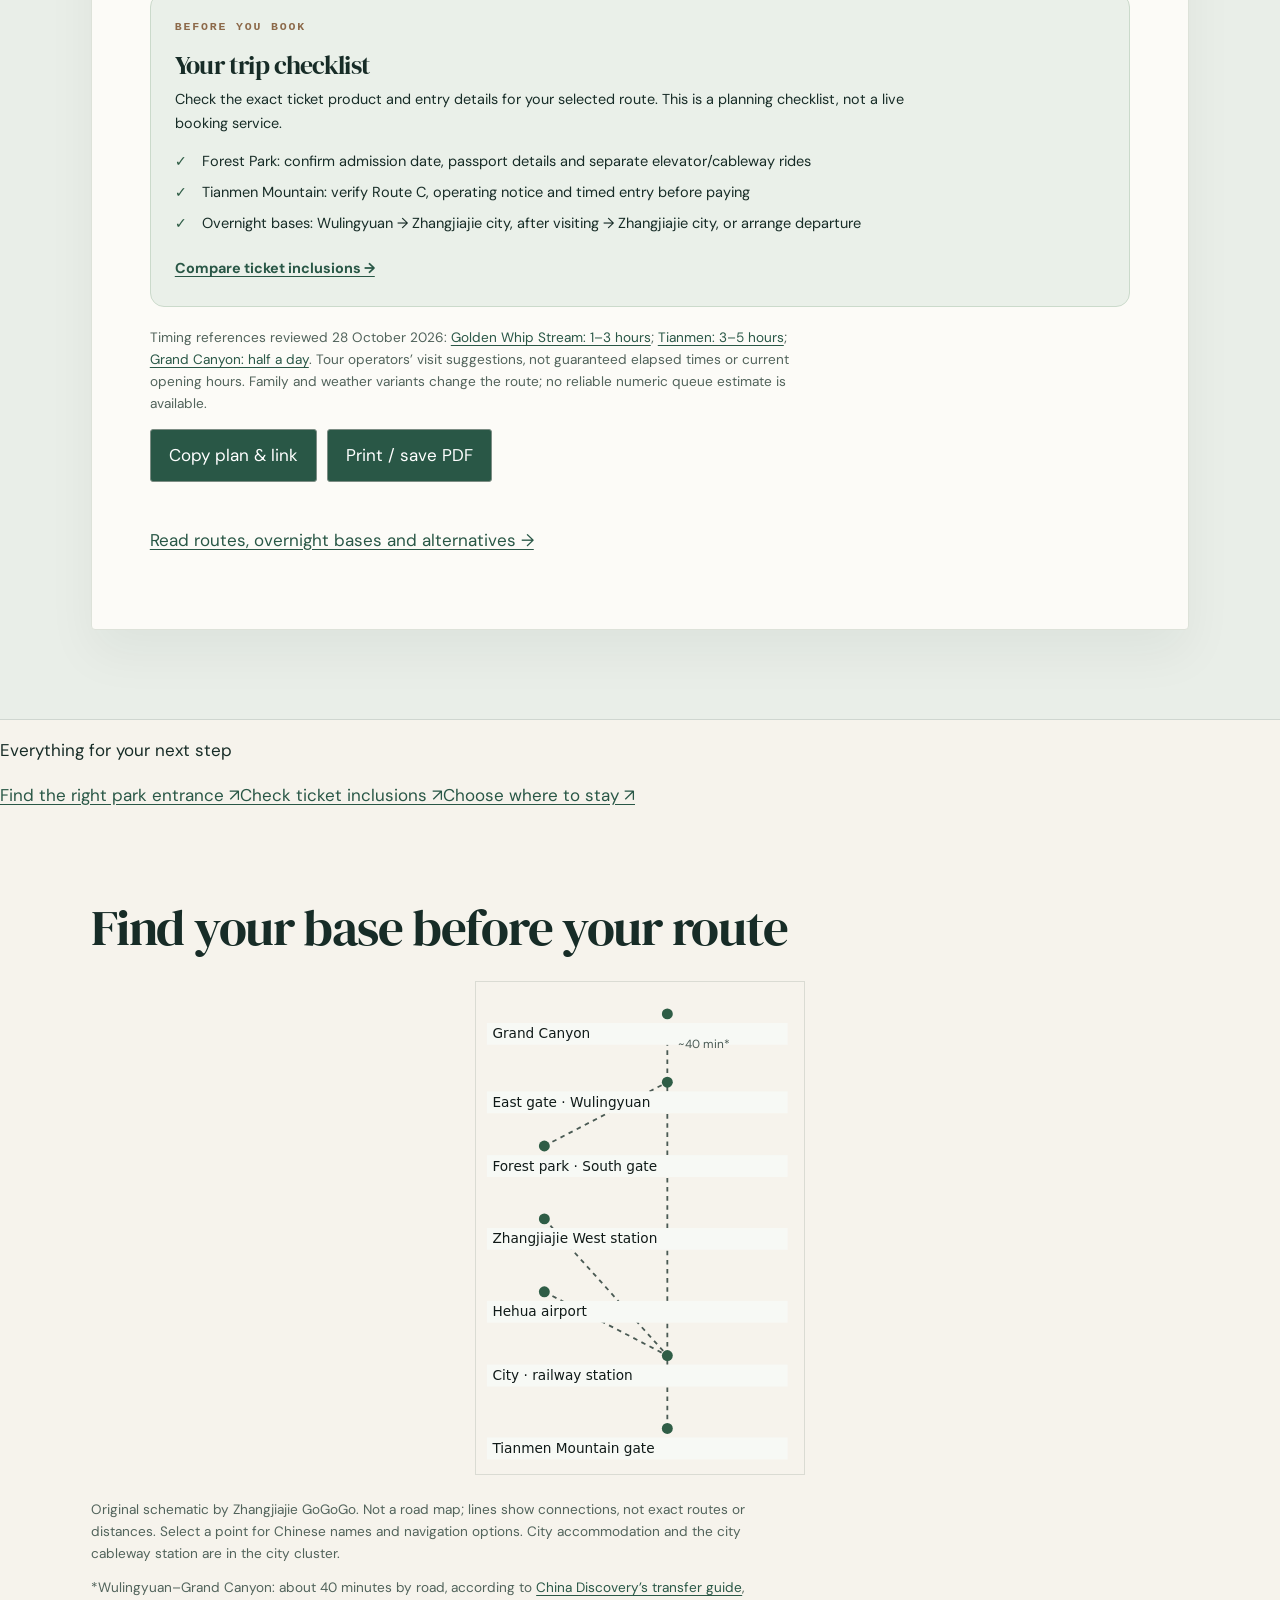
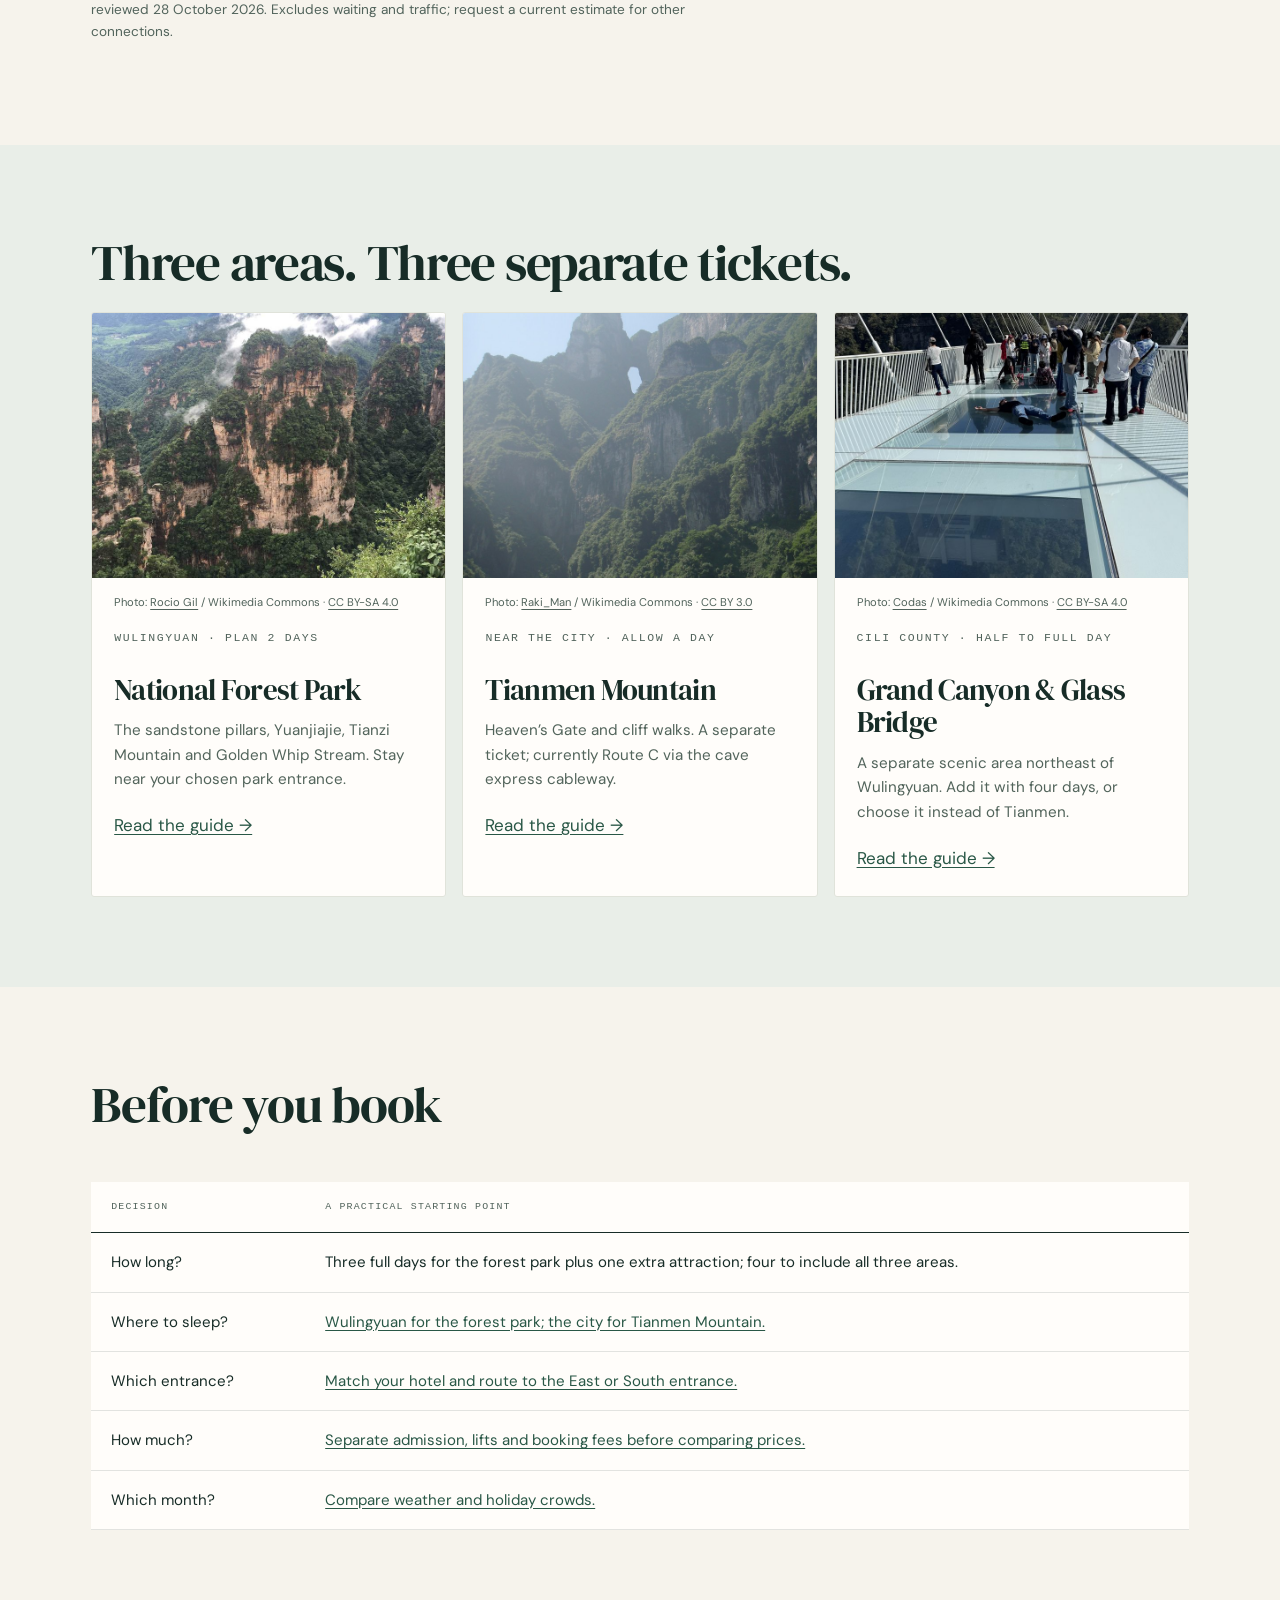
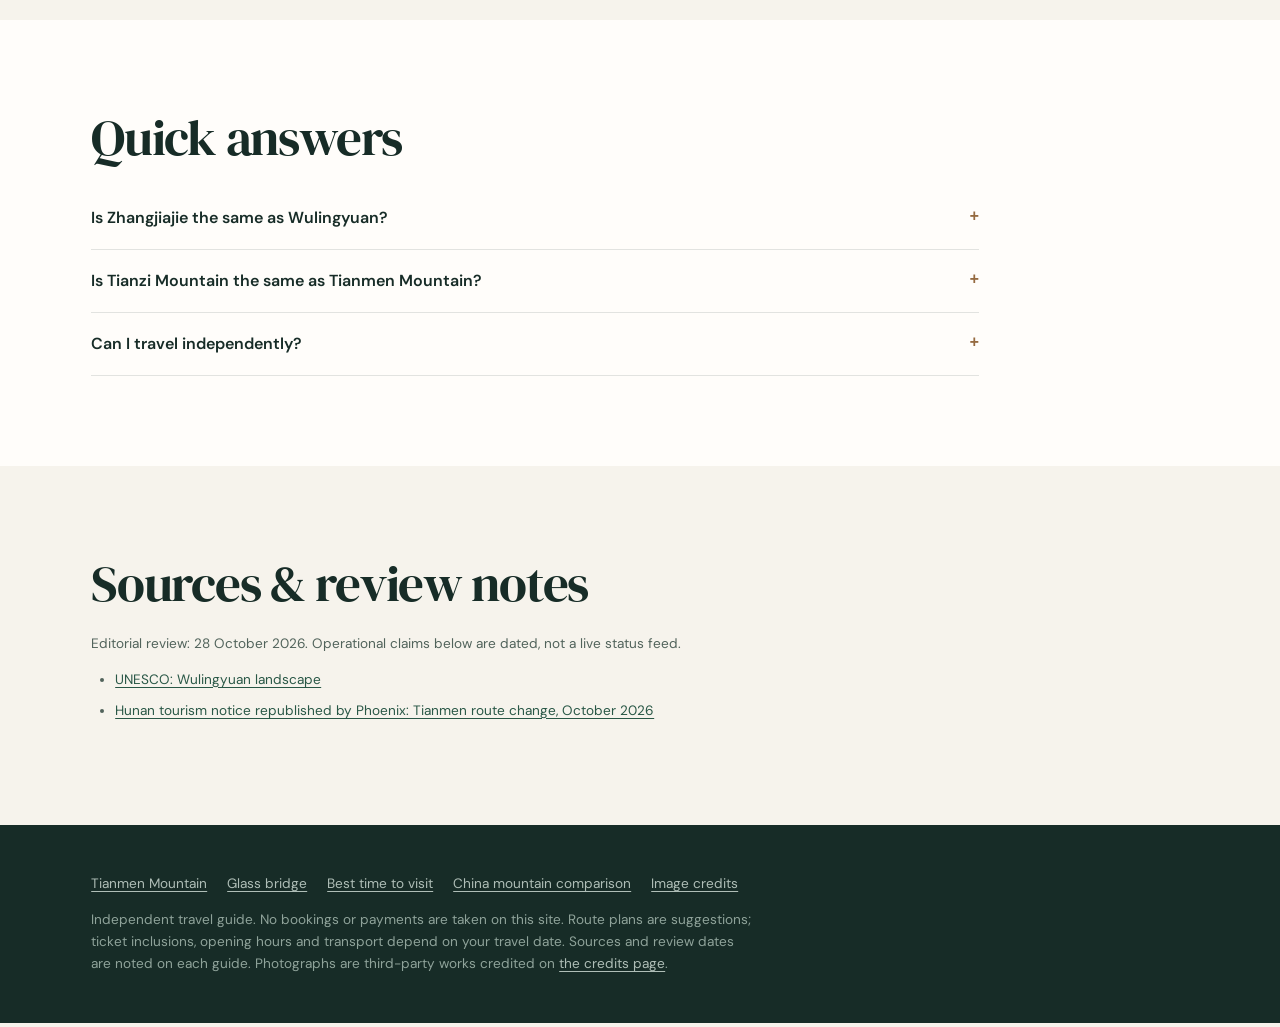
==== commit 4084ddd5: "feat(stage3): unify planner branding, mobile navigation and contextual guide links" ====
--- a/index.html
+++ b/index.html
@@ -1,2 +1,2 @@
 <!DOCTYPE html>
-<html lang="en"><head><meta charset="utf-8"><meta name="viewport" content="width=device-width,initial-scale=1"><title>Zhangjiajie Travel Guide & Trip Planner | Zhangjiajie GoGoGo</title><meta name="description" content="Plan an independent Zhangjiajie trip: compare three scenic areas, choose a 2–4 day itinerary, find park entrances and decide where to stay."><!-- HOST_META --><link rel="icon" href="favicon.svg" type="image/svg+xml"><meta property="og:type" content="website"><meta property="og:title" content="Zhangjiajie GoGoGo | Less Guessing. More Exploring."><meta property="og:description" content="Plan an independent Zhangjiajie trip: compare three scenic areas, choose a 2–4 day itinerary, find park entrances and decide where to stay."><meta property="og:image" content="img/og-zhangjiajie.jpg"><link rel="stylesheet" href="assets/site.css"><link rel="stylesheet" href="assets/editorial-home.css"><script defer src="assets/site.js"></script><script type="application/ld+json">{"@context": "https://schema.org", "@type": "WebPage", "name": "Zhangjiajie Travel Guide & Trip Planner | Zhangjiajie GoGoGo", "description": "Plan an independent Zhangjiajie trip: compare three scenic areas, choose a 2\u20134 day itinerary, find park entrances and decide where to stay.", "inLanguage": "en"}</script></head><body class="planner-page"><a class="skip" href="#main">Skip to content</a><nav class="nav" aria-label="Main navigation"><div class="nav-in"><a class="brand" href="#main" aria-label="GoGoGo! Zhangjiajie travel home"><span class="brand-wordmark">GoGoGo<span class="brand-bang">!</span></span><span class="brand-place">ZHANGJIAJIE</span></a><ul><li><a href="#main" aria-current="page">Start here</a></li><li><a href="zhangjiajie-itinerary.html">Itineraries</a></li><li><a href="zhangjiajie-national-forest-park.html">Forest park</a></li><li><a href="zhangjiajie-map-transport.html">Map & transport</a></li><li><a href="where-to-stay-in-zhangjiajie.html">Where to stay</a></li><li><a href="zhangjiajie-tickets-prices.html">Tickets</a></li></ul></div></nav><aside class="alert"><p><strong>Tianmen Mountain update · 13 October 2026:</strong> the long city cableway is closed; the separate Tianmen Cave express cableway serves Route C. <a href="tianmen-mountain.html">See the current route →</a></p></aside><header class="hero"><div class="hero-inner home-hero"><div><div class="hero-brand" aria-label="GoGoGo!"><span>Go</span><span>Go</span><span>Go<em>!</em></span></div><span class="mono eyebrow">ZHANGJIAJIE · HUNAN, CHINA</span><h1>Plan your Zhangjiajie trip</h1><p><strong>Less guessing. More exploring.</strong> Avatar mountains, Heaven’s Gate and the Glass Bridge are three different places. Pick your days, compare tickets and find the right starting point.</p><div class="quick"><a href="#planner">Build my itinerary ↗</a><a href="zhangjiajie-map-transport.html">Map & entrances</a><a href="zhangjiajie-tickets-prices.html">Tickets</a><a href="where-to-stay-in-zhangjiajie.html">Where to stay</a></div></div><figure class="photo"><img fetchpriority="high" src="img/hero-zhangjiajie.jpg" width="1600" height="1000" alt="Sandstone pillars in Zhangjiajie National Forest Park, the pinnacles behind the floating mountains in Avatar"><figcaption>Photo: <a href="https://commons.wikimedia.org/wiki/File:Avatar_World_38005-Zhangjiajie_(49046812088).jpg">xiquinhosilva</a> / Wikimedia Commons &middot; <a href="https://creativecommons.org/licenses/by/2.0/">CC BY 2.0</a></figcaption></figure></div></header><main id="main"><section class="choose-first" aria-labelledby="choose-title"><div class="wrap"><div class="choose-heading"><span class="mono kicker">First time in Zhangjiajie?</span><h2 id="choose-title">Which place are you actually looking for?</h2><p>These famous sights are in different areas. Choose the one you recognize before booking anything.</p></div><div class="choose-grid"><article class="choose-tile"><figure class="photo"><img src="img/card-overview.jpg" width="800" height="1000" alt="Rock formations below the Bailong elevator in the Yuanjiajie scenic area" loading="lazy" decoding="async"><figcaption>Photo: <a href="https://commons.wikimedia.org/wiki/File:Stunning_rock_formations_from_the_top_of_Bailong_(%E7%99%BD%E9%BE%99),_in_the_Yuanjiajie_%EF%BC%88%E8%A2%81%E5%AE%B6%E7%95%8C%EF%BC%89scenic_area.jpg">Rocio Gil</a> / Wikimedia Commons &middot; <a href="https://creativecommons.org/licenses/by-sa/4.0/">CC BY-SA 4.0</a></figcaption></figure><div class="choose-body"><span class="choose-index">01 · Avatar-like pillars</span><h3>Forest Park</h3><p>Sandstone peaks · Wulingyuan</p><a class="choose-link" href="zhangjiajie-national-forest-park.html">See park guide ↗</a></div></article><article class="choose-tile"><figure class="photo"><img src="img/card-tianmen.jpg" width="800" height="1000" alt="Tianmen Cave seen from the valley side" loading="lazy" decoding="async"><figcaption>Photo: <a href="https://commons.wikimedia.org/wiki/File:Tianmen_Cave_-_panoramio.jpg">Raki_Man</a> / Wikimedia Commons &middot; <a href="https://creativecommons.org/licenses/by/3.0/">CC BY 3.0</a></figcaption></figure><div class="choose-body"><span class="choose-index">02 · Heaven’s Gate</span><h3>Tianmen Mountain</h3><p>Mountain cave · near the city</p><a class="choose-link" href="tianmen-mountain.html">See Tianmen guide ↗</a></div></article><article class="choose-tile"><figure class="photo"><img src="img/card-bridge.jpg" width="800" height="1000" alt="Visitors crossing the Zhangjiajie Glass Bridge" loading="lazy" decoding="async"><figcaption>Photo: <a href="https://commons.wikimedia.org/wiki/File:Zhangjiajie_Glass_Bridge_03.jpg">Codas</a> / Wikimedia Commons &middot; <a href="https://creativecommons.org/licenses/by-sa/4.0/">CC BY-SA 4.0</a></figcaption></figure><div class="choose-body"><span class="choose-index">03 · Walk above the canyon</span><h3>Grand Canyon</h3><p>Glass bridge · separate ticket</p><a class="choose-link" href="zhangjiajie-glass-bridge.html">See bridge guide ↗</a></div></article></div><p class="choose-foot">Want to see more than one? <a href="#planner">Build a 2–4 day itinerary ↓</a></p></div></section><section id="planner" class="tint"><div class="wrap"><div class="planner"><span class="mono kicker">Your trip, mapped in seconds</span><h2>Build your Zhangjiajie itinerary</h2><p>Choose 2, 3 or 4 full sightseeing days. We’ll suggest which area to visit each day and where to sleep. Arrival and departure days are not included.</p><div class="planner-steps" aria-label="Trip planning steps"><span><b>01</b> Choose your days</span><span><b>02</b> Review your route</span><span><b>03</b> Check bookings</span></div><div class="fields"><div><label for="days">Full days</label><select id="days"><option value="2">2 days · highlights</option><option value="3" selected>3 days · recommended</option><option value="4">4 days · all three areas</option></select></div><div><label for="extra">Preferred extra attraction</label><select id="extra"><option value="tianmen">Tianmen Mountain</option><option value="canyon">Glass Bridge &amp; Grand Canyon</option></select></div><div><label for="pace">Travel style</label><select id="pace"><option value="standard">Standard</option><option value="family">Family / less walking</option><option value="rain">Rainy weather</option></select></div></div><p id="extra-note" hidden>Four days includes both extra attractions; your preference is kept for shorter trips.</p><p class="plan-hint">Tip: Three full days is a practical starting point for a first visit.</p><p class="planner-intro">Your day-by-day route updates instantly. Each stop includes a suggested overnight base, key reminders and a link to its entrance.</p><p id="plan-summary" class="plan-summary">3 full days · Standard · Tianmen Mountain extra</p><p id="plan-link" class="plan-link"></p><div id="plan-result" class="result" aria-live="polite"><ol class="plan-days"><li><h3>Day 1 · Forest park viewpoints</h3><dl><dt>Sleep</dt><dd>Wulingyuan</dd><dt>Main sights</dt><dd>Yuanjiajie and Tianzi Mountain</dd><dt>Visit time</dt><dd>Reserve a full day; no verified combined duration.</dd><dt>Remember</dt><dd>Book lifts separately where needed; walking remains.</dd></dl><p class="day-links"><a href="zhangjiajie-national-forest-park.html">Read guide</a><a href="zhangjiajie-map-transport.html?days=3&amp;extra=tianmen&amp;pace=standard#place-3">Map &amp; Chinese name</a></p></li><li><h3>Day 2 · Golden Whip Stream</h3><dl><dt>Sleep</dt><dd>Zhangjiajie city, after visiting</dd><dt>Main sights</dt><dd>Valley walk; optional park area only if time permits</dd><dt>Visit time</dt><dd>Stream walk: 1–3 hours (source below); allow longer for the full trail and stops.</dd><dt>Remember</dt><dd>Arrange the evening base transfer.</dd></dl><p class="day-links"><a href="zhangjiajie-national-forest-park.html">Read guide</a><a href="zhangjiajie-map-transport.html?days=3&amp;extra=tianmen&amp;pace=standard#place-4">Map &amp; Chinese name</a></p></li><li><h3>Day 3 · Tianmen Mountain</h3><dl><dt>Sleep</dt><dd>Zhangjiajie city, or arrange departure</dd><dt>Main sights</dt><dd>Tianmen Cave and summit, via Route C</dd><dt>Visit time</dt><dd>3–5 hours for sightseeing (source below); allow extra for queues and transfers.</dd><dt>Remember</dt><dd>The long city cableway is closed; follow your booked entry slot.</dd></dl><p class="day-links"><a href="tianmen-mountain.html">Read guide</a><a href="zhangjiajie-map-transport.html?days=3&amp;extra=tianmen&amp;pace=standard#place-6">Map &amp; Chinese name</a></p></li></ol></div><div class="booking-checklist" aria-labelledby="booking-title"><div class="booking-heading"><span class="mono kicker">Before you book</span><h3 id="booking-title">Your trip checklist</h3><p>Check the exact ticket product and entry details for your selected route. This is a planning checklist, not a live booking service.</p></div><ul id="booking-items" aria-live="polite"><li>Forest Park: passport, entry date and optional elevator/cableway</li><li>Tianmen Mountain: Route C and the booked time slot</li><li>Hotels: Wulingyuan first, then Zhangjiajie city</li></ul><a class="booking-guide" href="zhangjiajie-tickets-prices.html">Compare ticket inclusions →</a></div><p class="source timing-references">Timing references reviewed 28 October 2026: <a href="https://www.chinadiscovery.com/hunan/zhangjiajie/golden-whip-stream.html">Golden Whip Stream: 1–3 hours</a>; <a href="https://www.chinadiscovery.com/hunan/zhangjiajie/tianmen-mountain.html">Tianmen: 3–5 hours</a>; <a href="https://www.travelchinaguide.com/attraction/hunan/zhangjiajie/grand-canyon.htm">Grand Canyon: half a day</a>. Tour operators’ visit suggestions, not guaranteed elapsed times or current opening hours. Family and weather variants change the route; no reliable numeric queue estimate is available.</p><div class="plan-actions"><button id="copy-plan" type="button">Copy plan &amp; link</button><button id="print-plan" type="button">Print / save PDF</button></div><span id="copy-status" class="copy-status" role="status"></span><noscript><p>The default three-day plan is above. Alternative routes are available on the itinerary page.</p></noscript><p class="route-link"><a href="zhangjiajie-itinerary.html">Read routes, overnight bases and alternatives →</a></p></div></div></section><section id="area-map" class="map-preview"><div class="wrap content"><h2>Find your base before your route</h2><svg class="area-map" viewBox="0 0 360 540" role="img" aria-label="Schematic of Zhangjiajie: forest park northwest, Grand Canyon northeast, city and Tianmen south. Not to scale."><title>Three areas and arrival points — not to scale</title><path d="M210 35V490 M75 180L210 110 M75 260L210 410 M75 340L210 410" fill="none" stroke="#4A5A54" stroke-width="2" stroke-dasharray="5 5"/><a href="zhangjiajie-map-transport.html#place-4"><circle cx="75" cy="180" r="6" fill="#2F5D46"/><rect x="12" y="190" width="330" height="24" fill="#F7F9F5"/><text x="18" y="207" fill="#101A18" font-size="15" font-family="system-ui,sans-serif">Forest park · South gate</text></a><a href="zhangjiajie-map-transport.html#place-3"><circle cx="210" cy="110" r="6" fill="#2F5D46"/><rect x="12" y="120" width="330" height="24" fill="#F7F9F5"/><text x="18" y="137" fill="#101A18" font-size="15" font-family="system-ui,sans-serif">East gate · Wulingyuan</text></a><a href="zhangjiajie-map-transport.html#place-7"><circle cx="210" cy="35" r="6" fill="#2F5D46"/><rect x="12" y="45" width="330" height="24" fill="#F7F9F5"/><text x="18" y="62" fill="#101A18" font-size="15" font-family="system-ui,sans-serif">Grand Canyon</text></a><a href="zhangjiajie-map-transport.html#place-8"><circle cx="75" cy="260" r="6" fill="#2F5D46"/><rect x="12" y="270" width="330" height="24" fill="#F7F9F5"/><text x="18" y="287" fill="#101A18" font-size="15" font-family="system-ui,sans-serif">Zhangjiajie West station</text></a><a href="zhangjiajie-map-transport.html#place-10"><circle cx="75" cy="340" r="6" fill="#2F5D46"/><rect x="12" y="350" width="330" height="24" fill="#F7F9F5"/><text x="18" y="367" fill="#101A18" font-size="15" font-family="system-ui,sans-serif">Hehua airport</text></a><a href="zhangjiajie-map-transport.html#place-9"><circle cx="210" cy="410" r="6" fill="#2F5D46"/><rect x="12" y="420" width="330" height="24" fill="#F7F9F5"/><text x="18" y="437" fill="#101A18" font-size="15" font-family="system-ui,sans-serif">City · railway station</text></a><a href="zhangjiajie-map-transport.html#place-6"><circle cx="210" cy="490" r="6" fill="#2F5D46"/><rect x="12" y="500" width="330" height="24" fill="#F7F9F5"/><text x="18" y="517" fill="#101A18" font-size="15" font-family="system-ui,sans-serif">Tianmen Mountain gate</text></a><text x="222" y="72" fill="#4A5A54" font-size="13">~40 min*</text></svg><p class="source">Original schematic by Zhangjiajie GoGoGo. Not a road map; lines show connections, not exact routes or distances. Select a point for Chinese names and navigation options. City accommodation and the city cableway station are in the city cluster.</p><p class="source">*Wulingyuan–Grand Canyon: about 40 minutes by road, according to <a href="https://www.chinadiscovery.com/hunan/zhangjiajie/zhangjiajie-glass-bridge.html">China Discovery’s transfer guide</a>, reviewed 28 October 2026. Excludes waiting and traffic; request a current estimate for other connections.</p></div></section><section id="areas"><div class="wrap content"><h2>Three areas. Three separate tickets.</h2><div class="grid"><article class="card"><figure class="photo"><img src="img/card-overview.jpg" width="800" height="1000" alt="Rock formations below the Bailong elevator in the Yuanjiajie scenic area" loading="lazy" decoding="async"><figcaption>Photo: <a href="https://commons.wikimedia.org/wiki/File:Stunning_rock_formations_from_the_top_of_Bailong_(%E7%99%BD%E9%BE%99),_in_the_Yuanjiajie_%EF%BC%88%E8%A2%81%E5%AE%B6%E7%95%8C%EF%BC%89scenic_area.jpg">Rocio Gil</a> / Wikimedia Commons &middot; <a href="https://creativecommons.org/licenses/by-sa/4.0/">CC BY-SA 4.0</a></figcaption></figure><span class="mono">Wulingyuan · plan 2 days</span><h3>National Forest Park</h3><p>The sandstone pillars, Yuanjiajie, Tianzi Mountain and Golden Whip Stream. Stay near your chosen park entrance.</p><a href="zhangjiajie-national-forest-park.html">Read the guide →</a></article><article class="card"><figure class="photo"><img src="img/card-tianmen.jpg" width="800" height="1000" alt="Tianmen Cave seen from the valley side" loading="lazy" decoding="async"><figcaption>Photo: <a href="https://commons.wikimedia.org/wiki/File:Tianmen_Cave_-_panoramio.jpg">Raki_Man</a> / Wikimedia Commons &middot; <a href="https://creativecommons.org/licenses/by/3.0/">CC BY 3.0</a></figcaption></figure><span class="mono">Near the city · allow a day</span><h3>Tianmen Mountain</h3><p>Heaven’s Gate and cliff walks. A separate ticket; currently Route C via the cave express cableway.</p><a href="tianmen-mountain.html">Read the guide →</a></article><article class="card"><figure class="photo"><img src="img/card-bridge.jpg" width="800" height="1000" alt="Visitors crossing the Zhangjiajie Glass Bridge" loading="lazy" decoding="async"><figcaption>Photo: <a href="https://commons.wikimedia.org/wiki/File:Zhangjiajie_Glass_Bridge_03.jpg">Codas</a> / Wikimedia Commons &middot; <a href="https://creativecommons.org/licenses/by-sa/4.0/">CC BY-SA 4.0</a></figcaption></figure><span class="mono">Cili County · half to full day</span><h3>Grand Canyon & Glass Bridge</h3><p>A separate scenic area northeast of Wulingyuan. Add it with four days, or choose it instead of Tianmen.</p><a href="zhangjiajie-glass-bridge.html">Read the guide →</a></article></div></div></section><section id="essentials"><div class="wrap content"><h2>Before you book</h2><div class="scroll-x"><table><thead><tr><th scope="col">Decision</th><th scope="col">A practical starting point</th></tr></thead><tbody><tr><td>How long?</td><td>Three full days for the forest park plus one extra attraction; four to include all three areas.</td></tr><tr><td>Where to sleep?</td><td><a href="where-to-stay-in-zhangjiajie.html">Wulingyuan for the forest park; the city for Tianmen Mountain.</a></td></tr><tr><td>Which entrance?</td><td><a href="zhangjiajie-national-forest-park.html#entrances">Match your hotel and route to the East or South entrance.</a></td></tr><tr><td>How much?</td><td><a href="zhangjiajie-tickets-prices.html">Separate admission, lifts and booking fees before comparing prices.</a></td></tr><tr><td>Which month?</td><td><a href="best-time-to-visit-zhangjiajie.html">Compare weather and holiday crowds.</a></td></tr></tbody></table></div></div></section><section id="faq"><div class="wrap content"><h2>Quick answers</h2><details><summary>Is Zhangjiajie the same as Wulingyuan?</summary><p>Zhangjiajie is the wider city destination. Wulingyuan is the scenic district and a common base for the forest park. Tianmen Mountain is near the city, outside the forest park.</p></details><details><summary>Is Tianzi Mountain the same as Tianmen Mountain?</summary><p>No. Tianzi Mountain is part of the Wulingyuan park visit; Tianmen Mountain needs a separate ticket and transfer.</p></details><details><summary>Can I travel independently?</summary><p>Yes. Keep your hotel and destination names in Chinese, reserve admission for your date and save the route offline before leaving your hotel.</p></details></div></section><section id="sources"><div class="wrap content"><h2>Sources & review notes</h2><p class="source">Editorial review: 28 October 2026. Operational claims below are dated, not a live status feed.</p><ul class="source"><li><a href="https://whc.unesco.org/en/list/640/">UNESCO: Wulingyuan landscape</a></li><li><a href="https://hunan.ifeng.com/c/8xA4w8tD1DR">Hunan tourism notice republished by Phoenix: Tianmen route change, October 2026</a></li></ul></div></section></main><footer><div class="wrap"><nav aria-label="More guides"><a href="tianmen-mountain.html">Tianmen Mountain</a><a href="zhangjiajie-glass-bridge.html">Glass bridge</a><a href="best-time-to-visit-zhangjiajie.html">Best time to visit</a><a href="chinese-mountains.html">China mountain comparison</a><a href="credits.html">Image credits</a></nav><p>Independent travel guide. No bookings or payments are taken on this site. Route plans are suggestions; ticket inclusions, opening hours and transport depend on your travel date. Sources and review dates are noted on each guide. Photographs are third-party works credited on <a href="credits.html">the credits page</a>.</p></div></footer></body></html>
+<html lang="en"><head><meta charset="utf-8"><meta name="viewport" content="width=device-width,initial-scale=1"><title>Zhangjiajie Travel Guide & Trip Planner | Zhangjiajie GoGoGo</title><meta name="description" content="Plan an independent Zhangjiajie trip: compare three scenic areas, choose a 2–4 day itinerary, find park entrances and decide where to stay."><!-- HOST_META --><link rel="icon" href="favicon.svg" type="image/svg+xml"><meta property="og:type" content="website"><meta property="og:title" content="Zhangjiajie GoGoGo | Less Guessing. More Exploring."><meta property="og:description" content="Plan an independent Zhangjiajie trip: compare three scenic areas, choose a 2–4 day itinerary, find park entrances and decide where to stay."><meta property="og:image" content="img/og-zhangjiajie.jpg"><link rel="stylesheet" href="assets/site.css"><link rel="stylesheet" href="assets/editorial-home.css"><script defer src="assets/site.js"></script><script type="application/ld+json">{"@context": "https://schema.org", "@type": "WebPage", "name": "Zhangjiajie Travel Guide & Trip Planner | Zhangjiajie GoGoGo", "description": "Plan an independent Zhangjiajie trip: compare three scenic areas, choose a 2\u20134 day itinerary, find park entrances and decide where to stay.", "inLanguage": "en"}</script></head><body class="planner-page home-page"><a class="skip" href="#main">Skip to content</a><nav class="nav" aria-label="Main navigation"><div class="nav-in"><a class="brand" href="#main" aria-label="GoGoGo! Zhangjiajie travel home"><span class="brand-wordmark">GoGoGo<span class="brand-bang">!</span></span><span class="brand-place">ZHANGJIAJIE</span></a><ul><li><a href="#main" aria-current="page">Start here</a></li><li><a href="zhangjiajie-itinerary.html">Itineraries</a></li><li><a href="zhangjiajie-national-forest-park.html">Forest park</a></li><li><a href="zhangjiajie-map-transport.html">Map & transport</a></li><li><a href="where-to-stay-in-zhangjiajie.html">Where to stay</a></li><li><a href="zhangjiajie-tickets-prices.html">Tickets</a></li></ul></div></nav><aside class="alert"><p><strong>Tianmen Mountain update · 13 October 2026:</strong> the long city cableway is closed; the separate Tianmen Cave express cableway serves Route C. <a href="tianmen-mountain.html">See the current route →</a></p></aside><header class="hero"><div class="hero-inner home-hero"><div><div class="hero-brand" aria-label="GoGoGo!"><span>Go</span><span>Go</span><span>Go<em>!</em></span></div><span class="mono eyebrow">ZHANGJIAJIE · HUNAN, CHINA</span><h1>Plan your Zhangjiajie trip</h1><p><strong>Less guessing. More exploring.</strong> Avatar mountains, Heaven’s Gate and the Glass Bridge are three different places. Pick your days, compare tickets and find the right starting point.</p><div class="quick"><a href="#planner">Build my itinerary ↗</a><a href="zhangjiajie-map-transport.html">Map & entrances</a><a href="zhangjiajie-tickets-prices.html">Tickets</a><a href="where-to-stay-in-zhangjiajie.html">Where to stay</a></div></div><figure class="photo"><img fetchpriority="high" src="img/hero-zhangjiajie.jpg" width="1600" height="1000" alt="Sandstone pillars in Zhangjiajie National Forest Park, the pinnacles behind the floating mountains in Avatar"><figcaption>Photo: <a href="https://commons.wikimedia.org/wiki/File:Avatar_World_38005-Zhangjiajie_(49046812088).jpg">xiquinhosilva</a> / Wikimedia Commons &middot; <a href="https://creativecommons.org/licenses/by/2.0/">CC BY 2.0</a></figcaption></figure></div></header><main id="main"><section class="choose-first" aria-labelledby="choose-title"><div class="wrap"><div class="choose-heading"><span class="mono kicker">First time in Zhangjiajie?</span><h2 id="choose-title">Which place are you actually looking for?</h2><p>These famous sights are in different areas. Choose the one you recognize before booking anything.</p></div><div class="choose-grid"><article class="choose-tile"><figure class="photo"><img src="img/card-overview.jpg" width="800" height="1000" alt="Rock formations below the Bailong elevator in the Yuanjiajie scenic area" loading="lazy" decoding="async"><figcaption>Photo: <a href="https://commons.wikimedia.org/wiki/File:Stunning_rock_formations_from_the_top_of_Bailong_(%E7%99%BD%E9%BE%99),_in_the_Yuanjiajie_%EF%BC%88%E8%A2%81%E5%AE%B6%E7%95%8C%EF%BC%89scenic_area.jpg">Rocio Gil</a> / Wikimedia Commons &middot; <a href="https://creativecommons.org/licenses/by-sa/4.0/">CC BY-SA 4.0</a></figcaption></figure><div class="choose-body"><span class="choose-index">01 · Avatar-like pillars</span><h3>Forest Park</h3><p>Sandstone peaks · Wulingyuan</p><a class="choose-link" href="zhangjiajie-national-forest-park.html">See park guide ↗</a></div></article><article class="choose-tile"><figure class="photo"><img src="img/card-tianmen.jpg" width="800" height="1000" alt="Tianmen Cave seen from the valley side" loading="lazy" decoding="async"><figcaption>Photo: <a href="https://commons.wikimedia.org/wiki/File:Tianmen_Cave_-_panoramio.jpg">Raki_Man</a> / Wikimedia Commons &middot; <a href="https://creativecommons.org/licenses/by/3.0/">CC BY 3.0</a></figcaption></figure><div class="choose-body"><span class="choose-index">02 · Heaven’s Gate</span><h3>Tianmen Mountain</h3><p>Mountain cave · near the city</p><a class="choose-link" href="tianmen-mountain.html">See Tianmen guide ↗</a></div></article><article class="choose-tile"><figure class="photo"><img src="img/card-bridge.jpg" width="800" height="1000" alt="Visitors crossing the Zhangjiajie Glass Bridge" loading="lazy" decoding="async"><figcaption>Photo: <a href="https://commons.wikimedia.org/wiki/File:Zhangjiajie_Glass_Bridge_03.jpg">Codas</a> / Wikimedia Commons &middot; <a href="https://creativecommons.org/licenses/by-sa/4.0/">CC BY-SA 4.0</a></figcaption></figure><div class="choose-body"><span class="choose-index">03 · Walk above the canyon</span><h3>Grand Canyon</h3><p>Glass bridge · separate ticket</p><a class="choose-link" href="zhangjiajie-glass-bridge.html">See bridge guide ↗</a></div></article></div><p class="choose-foot">Want to see more than one? <a href="#planner">Build a 2–4 day itinerary ↓</a></p></div></section><section id="planner" class="tint"><div class="wrap"><div class="planner"><span class="mono kicker">Your trip, mapped in seconds</span><h2>Build your Zhangjiajie itinerary</h2><p>Choose 2, 3 or 4 full sightseeing days. We’ll suggest which area to visit each day and where to sleep. Arrival and departure days are not included.</p><div class="planner-steps" aria-label="Trip planning steps"><span><b>01</b> Choose your days</span><span><b>02</b> Review your route</span><span><b>03</b> Check bookings</span></div><div class="fields"><div><label for="days">Full days</label><select id="days"><option value="2">2 days · highlights</option><option value="3" selected>3 days · recommended</option><option value="4">4 days · all three areas</option></select></div><div><label for="extra">Preferred extra attraction</label><select id="extra"><option value="tianmen">Tianmen Mountain</option><option value="canyon">Glass Bridge &amp; Grand Canyon</option></select></div><div><label for="pace">Travel style</label><select id="pace"><option value="standard">Standard</option><option value="family">Family / less walking</option><option value="rain">Rainy weather</option></select></div></div><p id="extra-note" hidden>Four days includes both extra attractions; your preference is kept for shorter trips.</p><p class="plan-hint">Tip: Three full days is a practical starting point for a first visit.</p><p class="planner-intro">Your day-by-day route updates instantly. Each stop includes a suggested overnight base, key reminders and a link to its entrance.</p><p id="plan-summary" class="plan-summary">3 full days · Standard · Tianmen Mountain extra</p><p id="plan-link" class="plan-link"></p><div id="plan-result" class="result" aria-live="polite"><ol class="plan-days"><li><h3>Day 1 · Forest park viewpoints</h3><dl><dt>Sleep</dt><dd>Wulingyuan</dd><dt>Main sights</dt><dd>Yuanjiajie and Tianzi Mountain</dd><dt>Visit time</dt><dd>Reserve a full day; no verified combined duration.</dd><dt>Remember</dt><dd>Book lifts separately where needed; walking remains.</dd></dl><p class="day-links"><a href="zhangjiajie-national-forest-park.html">Read guide</a><a href="zhangjiajie-map-transport.html?days=3&amp;extra=tianmen&amp;pace=standard#place-3">Map &amp; Chinese name</a></p></li><li><h3>Day 2 · Golden Whip Stream</h3><dl><dt>Sleep</dt><dd>Zhangjiajie city, after visiting</dd><dt>Main sights</dt><dd>Valley walk; optional park area only if time permits</dd><dt>Visit time</dt><dd>Stream walk: 1–3 hours (source below); allow longer for the full trail and stops.</dd><dt>Remember</dt><dd>Arrange the evening base transfer.</dd></dl><p class="day-links"><a href="zhangjiajie-national-forest-park.html">Read guide</a><a href="zhangjiajie-map-transport.html?days=3&amp;extra=tianmen&amp;pace=standard#place-4">Map &amp; Chinese name</a></p></li><li><h3>Day 3 · Tianmen Mountain</h3><dl><dt>Sleep</dt><dd>Zhangjiajie city, or arrange departure</dd><dt>Main sights</dt><dd>Tianmen Cave and summit, via Route C</dd><dt>Visit time</dt><dd>3–5 hours for sightseeing (source below); allow extra for queues and transfers.</dd><dt>Remember</dt><dd>The long city cableway is closed; follow your booked entry slot.</dd></dl><p class="day-links"><a href="tianmen-mountain.html">Read guide</a><a href="zhangjiajie-map-transport.html?days=3&amp;extra=tianmen&amp;pace=standard#place-6">Map &amp; Chinese name</a></p></li></ol></div><div class="booking-checklist" aria-labelledby="booking-title"><div class="booking-heading"><span class="mono kicker">Before you book</span><h3 id="booking-title">Your trip checklist</h3><p>Check the exact ticket product and entry details for your selected route. This is a planning checklist, not a live booking service.</p></div><ul id="booking-items" aria-live="polite"><li>Forest Park: passport, entry date and optional elevator/cableway</li><li>Tianmen Mountain: Route C and the booked time slot</li><li>Hotels: Wulingyuan first, then Zhangjiajie city</li></ul><a class="booking-guide" href="zhangjiajie-tickets-prices.html">Compare ticket inclusions →</a></div><p class="source timing-references">Timing references reviewed 28 October 2026: <a href="https://www.chinadiscovery.com/hunan/zhangjiajie/golden-whip-stream.html">Golden Whip Stream: 1–3 hours</a>; <a href="https://www.chinadiscovery.com/hunan/zhangjiajie/tianmen-mountain.html">Tianmen: 3–5 hours</a>; <a href="https://www.travelchinaguide.com/attraction/hunan/zhangjiajie/grand-canyon.htm">Grand Canyon: half a day</a>. Tour operators’ visit suggestions, not guaranteed elapsed times or current opening hours. Family and weather variants change the route; no reliable numeric queue estimate is available.</p><div class="plan-actions"><button id="copy-plan" type="button">Copy plan &amp; link</button><button id="print-plan" type="button">Print / save PDF</button></div><span id="copy-status" class="copy-status" role="status"></span><noscript><p>The default three-day plan is above. Alternative routes are available on the itinerary page.</p></noscript><p class="route-link"><a href="zhangjiajie-itinerary.html">Read routes, overnight bases and alternatives →</a></p></div></div></section><nav class="decision-nav" aria-label="Plan your next step"><p class="decision-nav-title">Everything for your next step</p><a href="zhangjiajie-map-transport.html">Find the right park entrance <span aria-hidden="true">↗</span></a><a href="zhangjiajie-tickets-prices.html">Check ticket inclusions <span aria-hidden="true">↗</span></a><a href="where-to-stay-in-zhangjiajie.html">Choose where to stay <span aria-hidden="true">↗</span></a></nav><section id="area-map" class="map-preview"><div class="wrap content"><h2>Find your base before your route</h2><svg class="area-map" viewBox="0 0 360 540" role="img" aria-label="Schematic of Zhangjiajie: forest park northwest, Grand Canyon northeast, city and Tianmen south. Not to scale."><title>Three areas and arrival points — not to scale</title><path d="M210 35V490 M75 180L210 110 M75 260L210 410 M75 340L210 410" fill="none" stroke="#4A5A54" stroke-width="2" stroke-dasharray="5 5"/><a href="zhangjiajie-map-transport.html#place-4"><circle cx="75" cy="180" r="6" fill="#2F5D46"/><rect x="12" y="190" width="330" height="24" fill="#F7F9F5"/><text x="18" y="207" fill="#101A18" font-size="15" font-family="system-ui,sans-serif">Forest park · South gate</text></a><a href="zhangjiajie-map-transport.html#place-3"><circle cx="210" cy="110" r="6" fill="#2F5D46"/><rect x="12" y="120" width="330" height="24" fill="#F7F9F5"/><text x="18" y="137" fill="#101A18" font-size="15" font-family="system-ui,sans-serif">East gate · Wulingyuan</text></a><a href="zhangjiajie-map-transport.html#place-7"><circle cx="210" cy="35" r="6" fill="#2F5D46"/><rect x="12" y="45" width="330" height="24" fill="#F7F9F5"/><text x="18" y="62" fill="#101A18" font-size="15" font-family="system-ui,sans-serif">Grand Canyon</text></a><a href="zhangjiajie-map-transport.html#place-8"><circle cx="75" cy="260" r="6" fill="#2F5D46"/><rect x="12" y="270" width="330" height="24" fill="#F7F9F5"/><text x="18" y="287" fill="#101A18" font-size="15" font-family="system-ui,sans-serif">Zhangjiajie West station</text></a><a href="zhangjiajie-map-transport.html#place-10"><circle cx="75" cy="340" r="6" fill="#2F5D46"/><rect x="12" y="350" width="330" height="24" fill="#F7F9F5"/><text x="18" y="367" fill="#101A18" font-size="15" font-family="system-ui,sans-serif">Hehua airport</text></a><a href="zhangjiajie-map-transport.html#place-9"><circle cx="210" cy="410" r="6" fill="#2F5D46"/><rect x="12" y="420" width="330" height="24" fill="#F7F9F5"/><text x="18" y="437" fill="#101A18" font-size="15" font-family="system-ui,sans-serif">City · railway station</text></a><a href="zhangjiajie-map-transport.html#place-6"><circle cx="210" cy="490" r="6" fill="#2F5D46"/><rect x="12" y="500" width="330" height="24" fill="#F7F9F5"/><text x="18" y="517" fill="#101A18" font-size="15" font-family="system-ui,sans-serif">Tianmen Mountain gate</text></a><text x="222" y="72" fill="#4A5A54" font-size="13">~40 min*</text></svg><p class="source">Original schematic by Zhangjiajie GoGoGo. Not a road map; lines show connections, not exact routes or distances. Select a point for Chinese names and navigation options. City accommodation and the city cableway station are in the city cluster.</p><p class="source">*Wulingyuan–Grand Canyon: about 40 minutes by road, according to <a href="https://www.chinadiscovery.com/hunan/zhangjiajie/zhangjiajie-glass-bridge.html">China Discovery’s transfer guide</a>, reviewed 28 October 2026. Excludes waiting and traffic; request a current estimate for other connections.</p></div></section><section id="areas"><div class="wrap content"><h2>Three areas. Three separate tickets.</h2><div class="grid"><article class="card"><figure class="photo"><img src="img/card-overview.jpg" width="800" height="1000" alt="Rock formations below the Bailong elevator in the Yuanjiajie scenic area" loading="lazy" decoding="async"><figcaption>Photo: <a href="https://commons.wikimedia.org/wiki/File:Stunning_rock_formations_from_the_top_of_Bailong_(%E7%99%BD%E9%BE%99),_in_the_Yuanjiajie_%EF%BC%88%E8%A2%81%E5%AE%B6%E7%95%8C%EF%BC%89scenic_area.jpg">Rocio Gil</a> / Wikimedia Commons &middot; <a href="https://creativecommons.org/licenses/by-sa/4.0/">CC BY-SA 4.0</a></figcaption></figure><span class="mono">Wulingyuan · plan 2 days</span><h3>National Forest Park</h3><p>The sandstone pillars, Yuanjiajie, Tianzi Mountain and Golden Whip Stream. Stay near your chosen park entrance.</p><a href="zhangjiajie-national-forest-park.html">Read the guide →</a></article><article class="card"><figure class="photo"><img src="img/card-tianmen.jpg" width="800" height="1000" alt="Tianmen Cave seen from the valley side" loading="lazy" decoding="async"><figcaption>Photo: <a href="https://commons.wikimedia.org/wiki/File:Tianmen_Cave_-_panoramio.jpg">Raki_Man</a> / Wikimedia Commons &middot; <a href="https://creativecommons.org/licenses/by/3.0/">CC BY 3.0</a></figcaption></figure><span class="mono">Near the city · allow a day</span><h3>Tianmen Mountain</h3><p>Heaven’s Gate and cliff walks. A separate ticket; currently Route C via the cave express cableway.</p><a href="tianmen-mountain.html">Read the guide →</a></article><article class="card"><figure class="photo"><img src="img/card-bridge.jpg" width="800" height="1000" alt="Visitors crossing the Zhangjiajie Glass Bridge" loading="lazy" decoding="async"><figcaption>Photo: <a href="https://commons.wikimedia.org/wiki/File:Zhangjiajie_Glass_Bridge_03.jpg">Codas</a> / Wikimedia Commons &middot; <a href="https://creativecommons.org/licenses/by-sa/4.0/">CC BY-SA 4.0</a></figcaption></figure><span class="mono">Cili County · half to full day</span><h3>Grand Canyon & Glass Bridge</h3><p>A separate scenic area northeast of Wulingyuan. Add it with four days, or choose it instead of Tianmen.</p><a href="zhangjiajie-glass-bridge.html">Read the guide →</a></article></div></div></section><section id="essentials"><div class="wrap content"><h2>Before you book</h2><div class="scroll-x"><table><thead><tr><th scope="col">Decision</th><th scope="col">A practical starting point</th></tr></thead><tbody><tr><td>How long?</td><td>Three full days for the forest park plus one extra attraction; four to include all three areas.</td></tr><tr><td>Where to sleep?</td><td><a href="where-to-stay-in-zhangjiajie.html">Wulingyuan for the forest park; the city for Tianmen Mountain.</a></td></tr><tr><td>Which entrance?</td><td><a href="zhangjiajie-national-forest-park.html#entrances">Match your hotel and route to the East or South entrance.</a></td></tr><tr><td>How much?</td><td><a href="zhangjiajie-tickets-prices.html">Separate admission, lifts and booking fees before comparing prices.</a></td></tr><tr><td>Which month?</td><td><a href="best-time-to-visit-zhangjiajie.html">Compare weather and holiday crowds.</a></td></tr></tbody></table></div></div></section><section id="faq"><div class="wrap content"><h2>Quick answers</h2><details><summary>Is Zhangjiajie the same as Wulingyuan?</summary><p>Zhangjiajie is the wider city destination. Wulingyuan is the scenic district and a common base for the forest park. Tianmen Mountain is near the city, outside the forest park.</p></details><details><summary>Is Tianzi Mountain the same as Tianmen Mountain?</summary><p>No. Tianzi Mountain is part of the Wulingyuan park visit; Tianmen Mountain needs a separate ticket and transfer.</p></details><details><summary>Can I travel independently?</summary><p>Yes. Keep your hotel and destination names in Chinese, reserve admission for your date and save the route offline before leaving your hotel.</p></details></div></section><section id="sources"><div class="wrap content"><h2>Sources & review notes</h2><p class="source">Editorial review: 28 October 2026. Operational claims below are dated, not a live status feed.</p><ul class="source"><li><a href="https://whc.unesco.org/en/list/640/">UNESCO: Wulingyuan landscape</a></li><li><a href="https://hunan.ifeng.com/c/8xA4w8tD1DR">Hunan tourism notice republished by Phoenix: Tianmen route change, October 2026</a></li></ul></div></section></main><footer><div class="wrap"><nav aria-label="More guides"><a href="tianmen-mountain.html">Tianmen Mountain</a><a href="zhangjiajie-glass-bridge.html">Glass bridge</a><a href="best-time-to-visit-zhangjiajie.html">Best time to visit</a><a href="chinese-mountains.html">China mountain comparison</a><a href="credits.html">Image credits</a></nav><p>Independent travel guide. No bookings or payments are taken on this site. Route plans are suggestions; ticket inclusions, opening hours and transport depend on your travel date. Sources and review dates are noted on each guide. Photographs are third-party works credited on <a href="credits.html">the credits page</a>.</p></div></footer></body></html>
--- a/assets/site.css
+++ b/assets/site.css
@@ -455,3 +455,17 @@
 .booking-guide{display:inline-block;font-weight:700;font-size:.9rem;margin-top:7px}
 @media(max-width:580px){.planner-steps{gap:6px}.planner-steps span{font-size:.7rem;padding:6px 9px}.plan-days{grid-template-columns:1fr}.booking-checklist{padding:18px!important}}
 @media print{.planner-steps,.booking-checklist{display:none!important}.plan-days{display:block}.plan-days .plan-card{box-shadow:none;padding:8px 0;border:0;break-inside:avoid}}
+
+/* Stage 2 · route → map → tickets connections. No guessed coordinates. */
+.trip-connection{margin:0 0 32px;padding:26px;background:#ecf1ec;border:1px solid #cbdacc;border-radius:16px}
+.trip-connection[hidden]{display:none!important}
+.trip-connection h2{font-size:clamp(1.55rem,3vw,2.1rem);margin:0 0 9px}
+.trip-connection p{font-size:.93rem;margin:8px 0 13px}
+.trip-connection ol,.trip-connection ul{padding-left:23px;margin:13px 0}
+.trip-connection li{padding:7px 0;line-height:1.45}
+.map-trip-stop a{font-weight:700}
+.map-trip-stop span{display:block;color:#4a5a54;font-size:.9rem}
+.trip-connection-actions{display:flex;flex-wrap:wrap;gap:9px 22px}
+.trip-connection-actions a{font-weight:700}
+#place-table tr.selected-place td:first-child{border-left:4px solid #2f5d46;font-weight:700}
+@media(max-width:550px){.trip-connection{padding:18px}.trip-connection-actions{display:grid;gap:8px}}
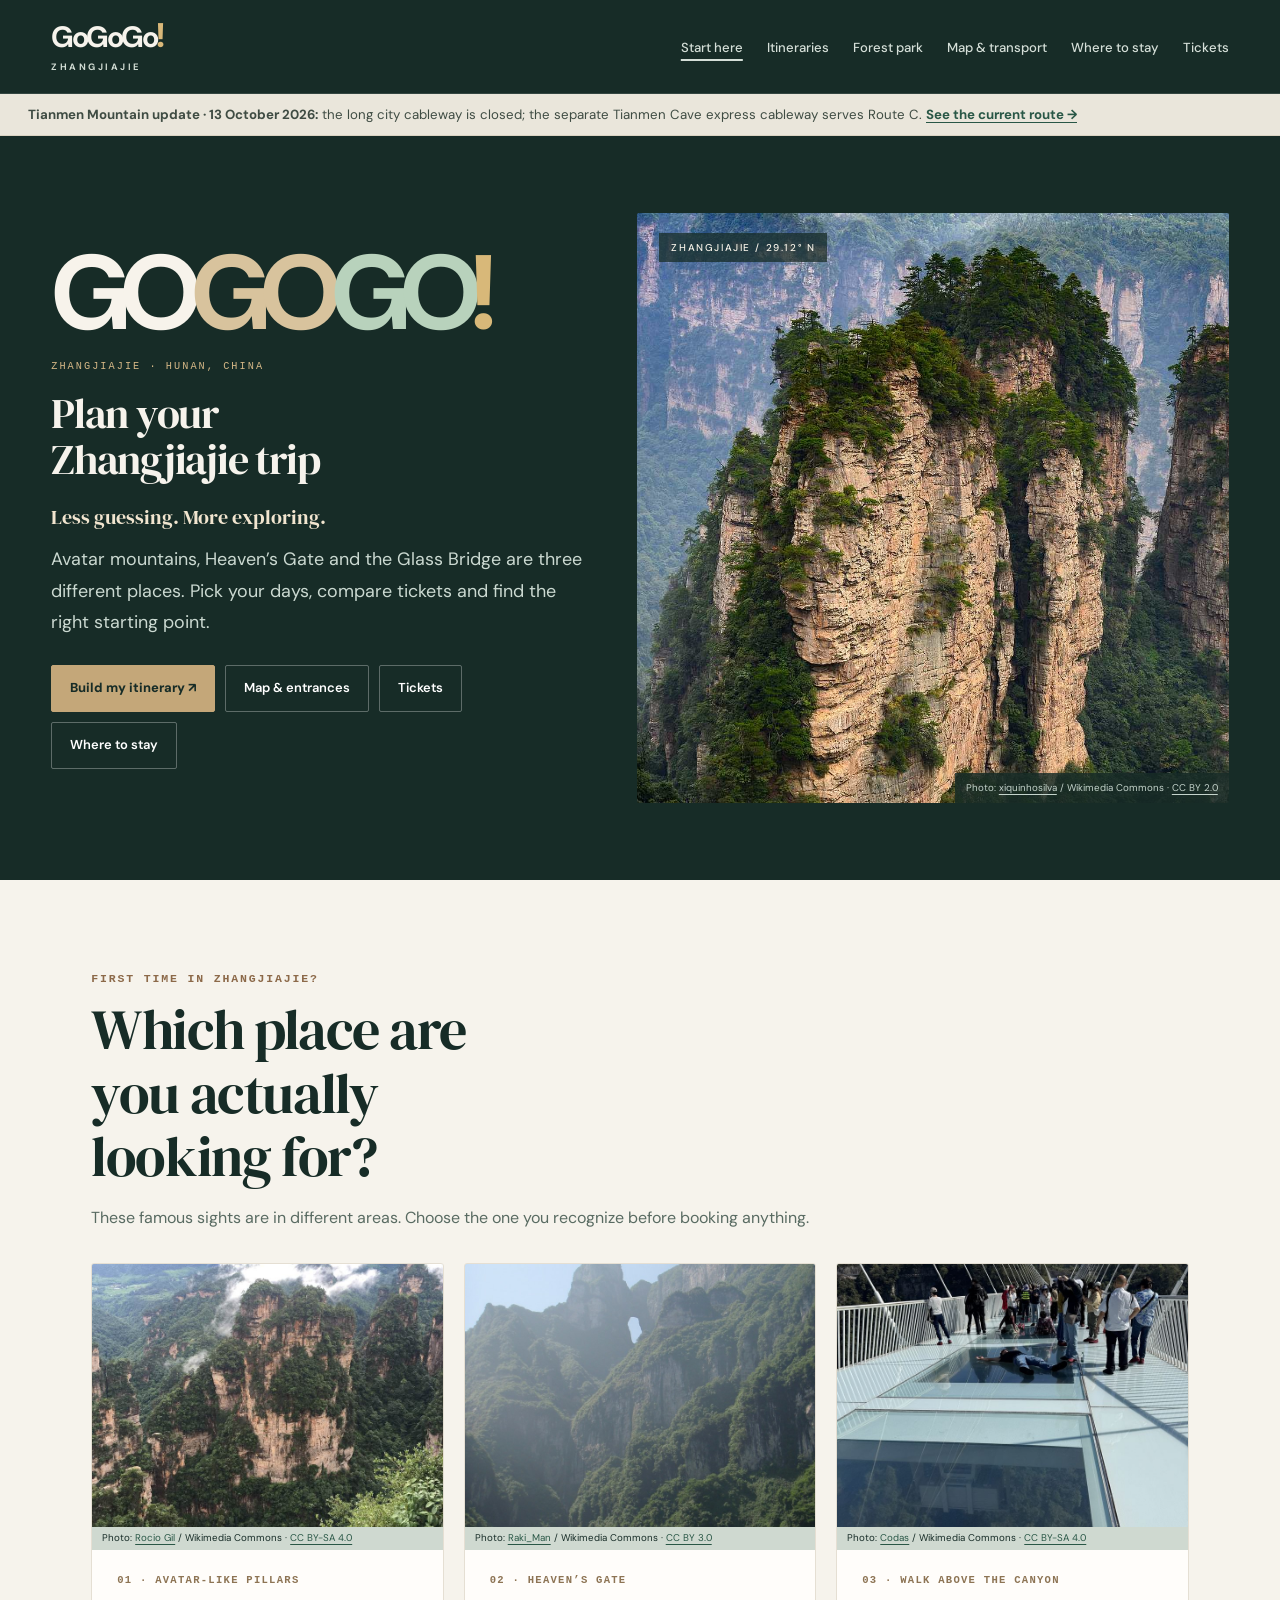
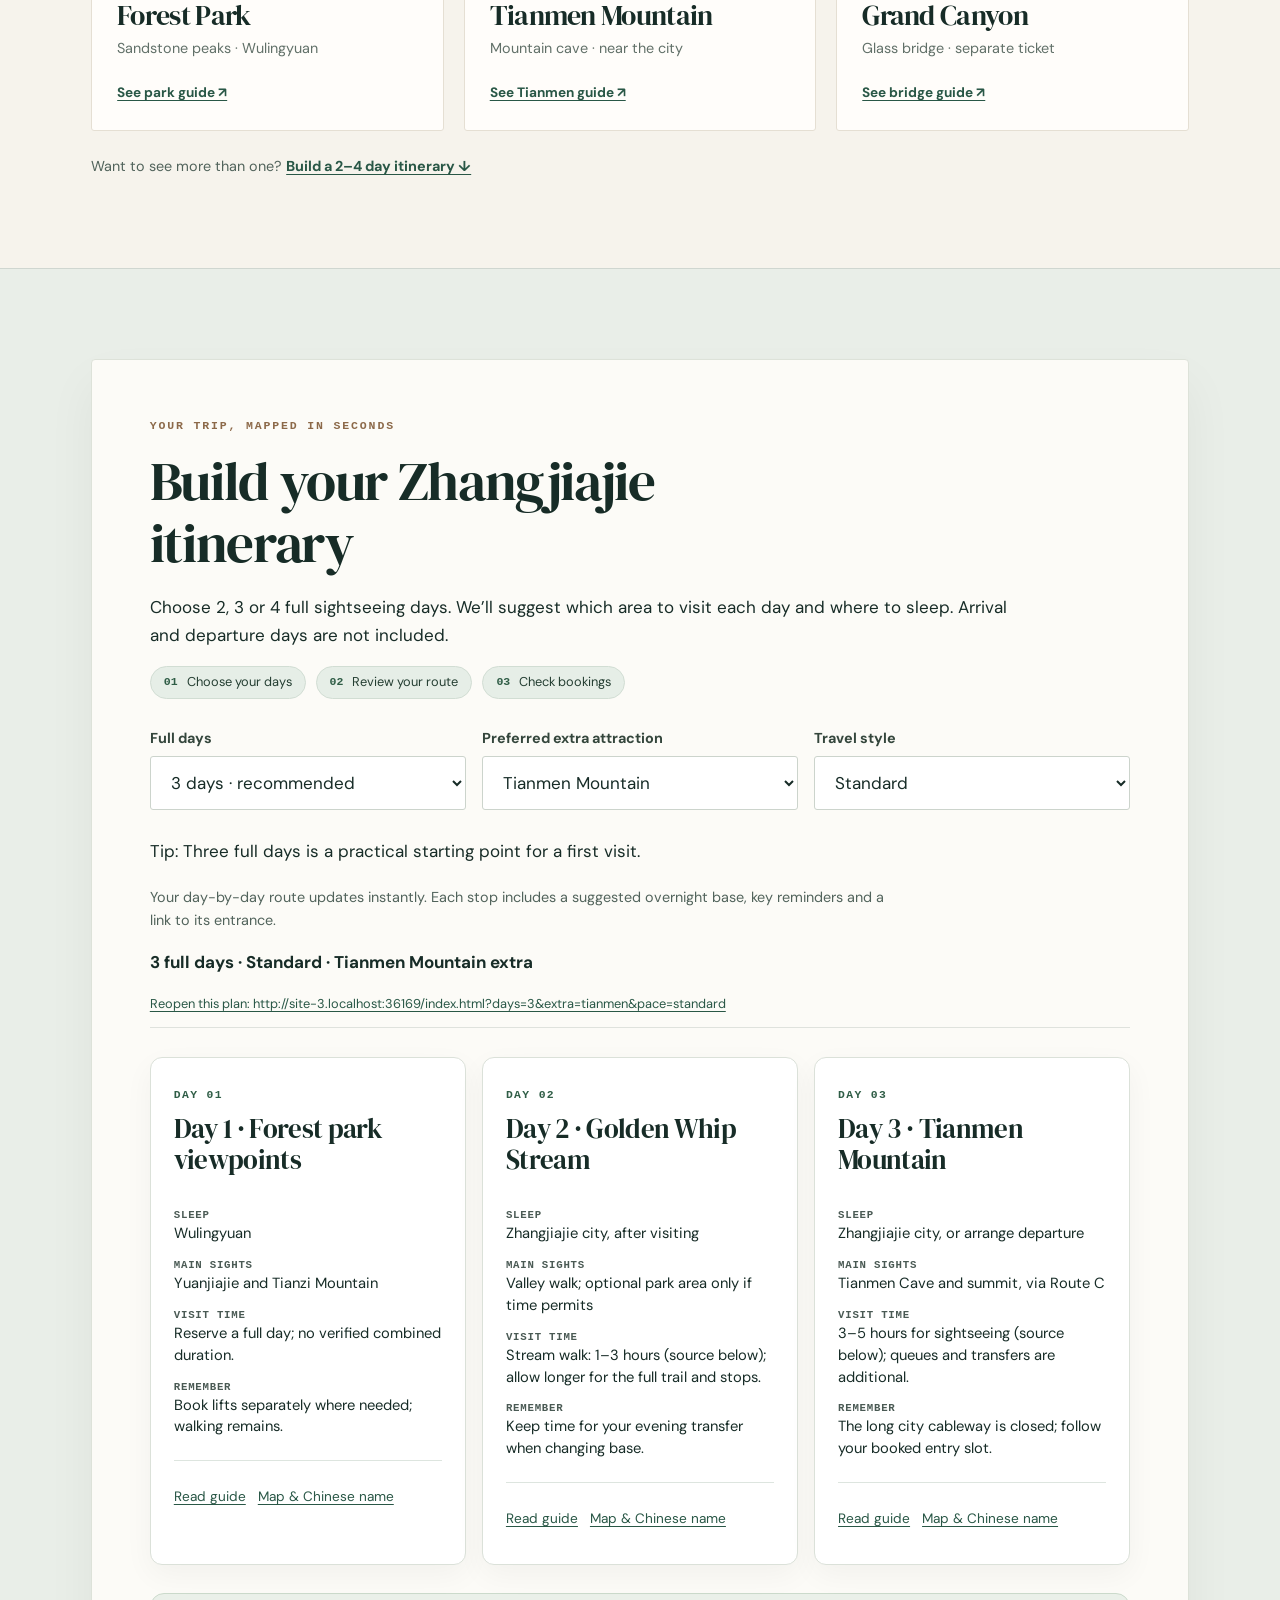
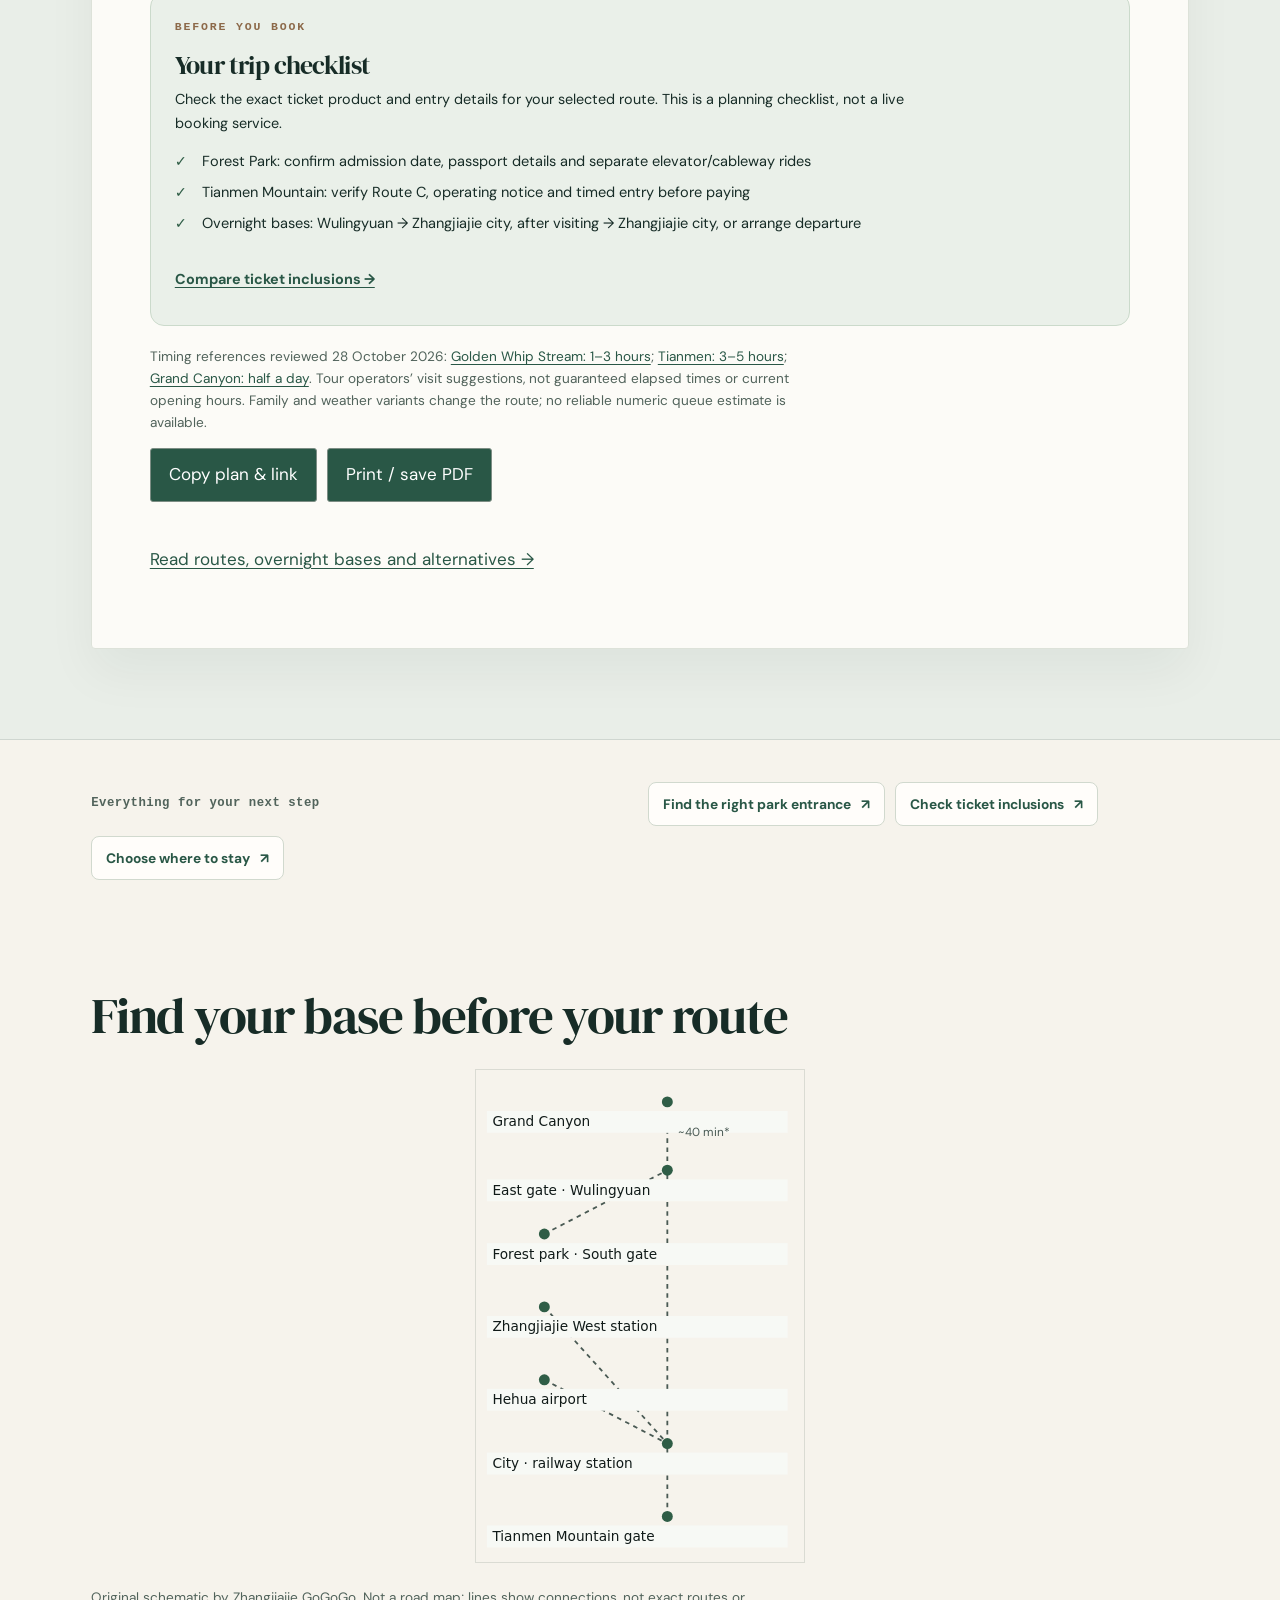
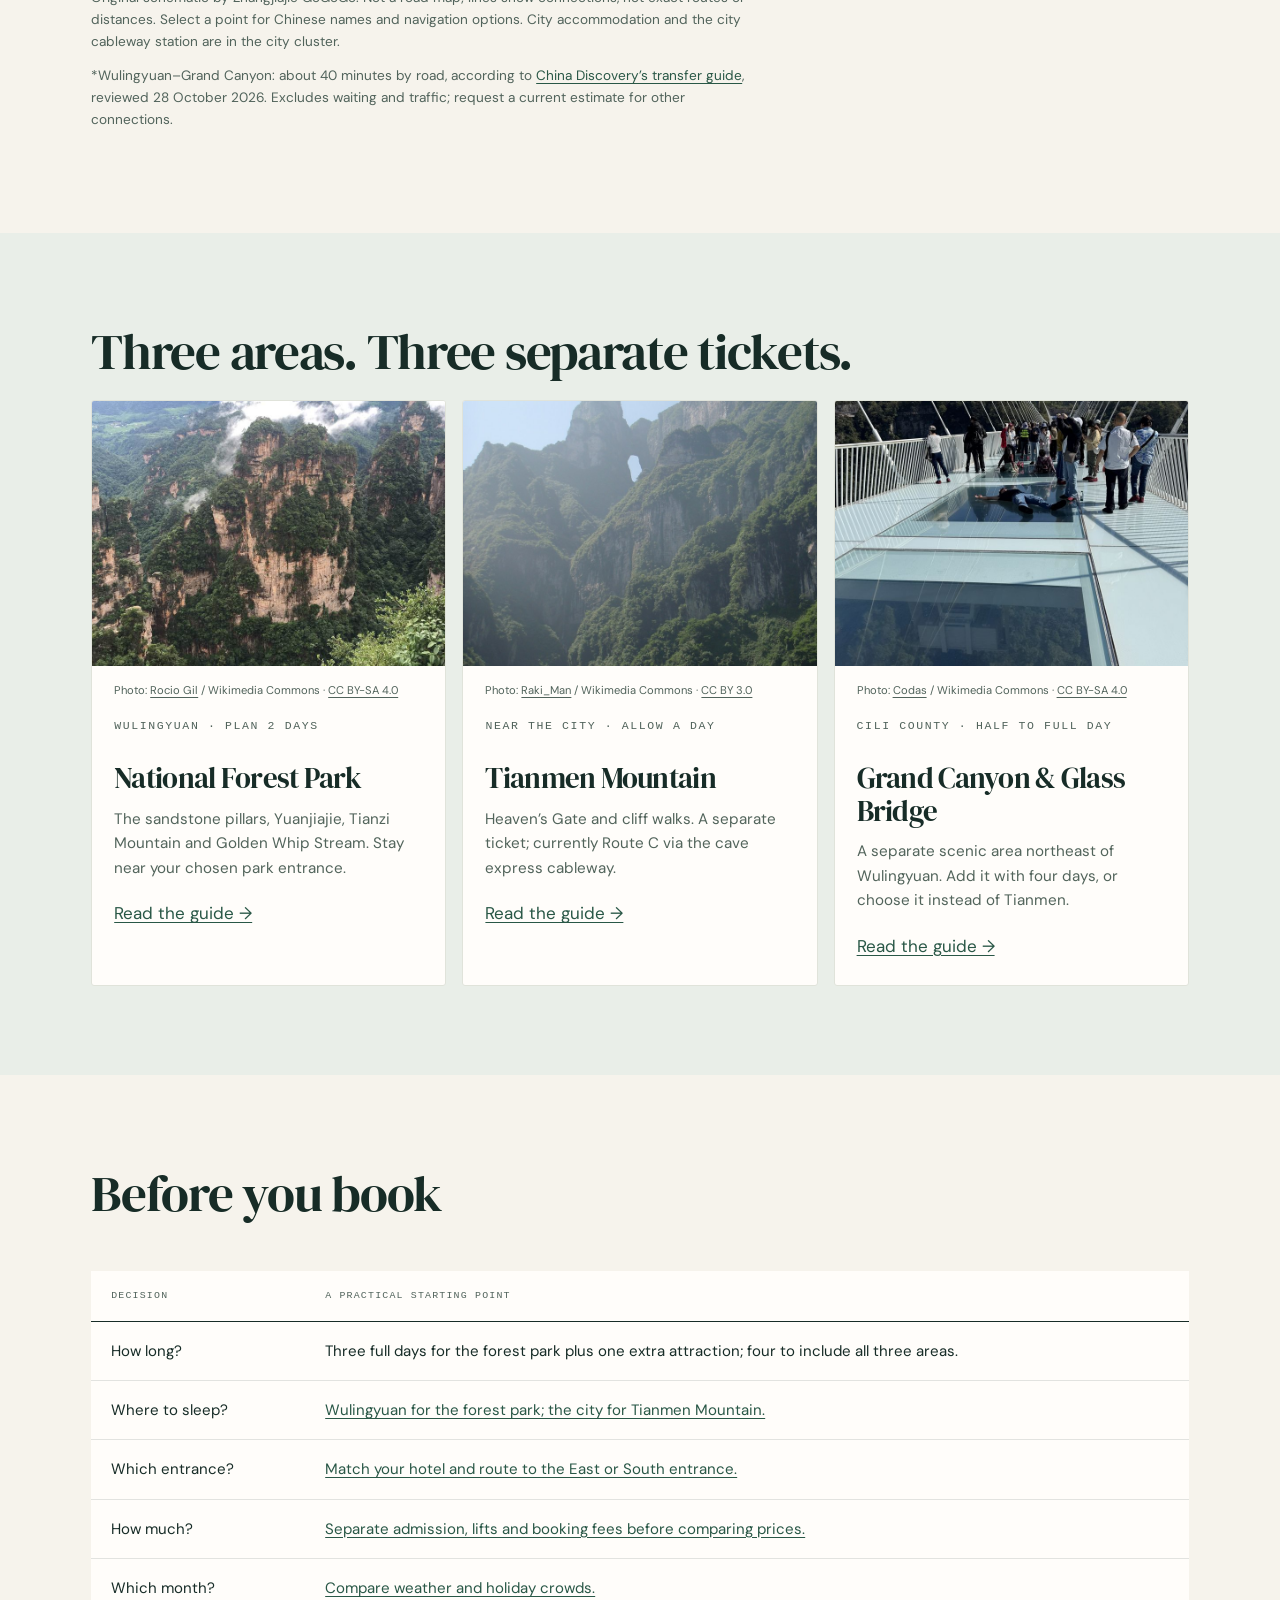
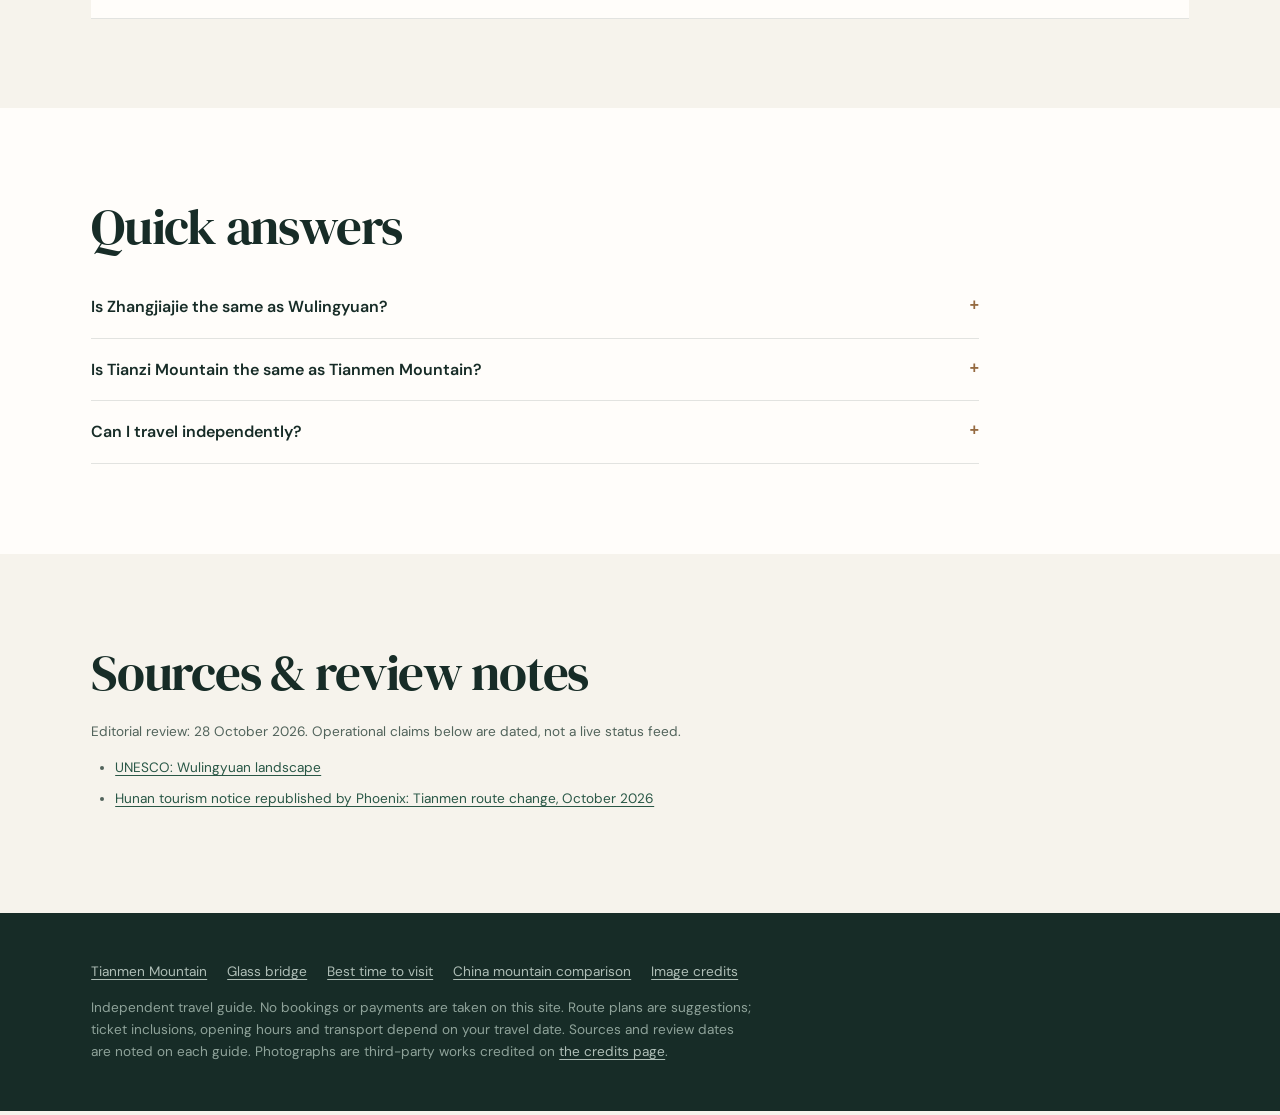
==== commit 5b9fc5f9: "feat(brand): green GoGoGo hero, navigation logo and favicon" ====
--- a/index.html
+++ b/index.html
@@ -1,2 +1,2 @@
 <!DOCTYPE html>
-<html lang="en"><head><meta charset="utf-8"><meta name="viewport" content="width=device-width,initial-scale=1"><title>Zhangjiajie Travel Guide & Trip Planner | Zhangjiajie GoGoGo</title><meta name="description" content="Plan an independent Zhangjiajie trip: compare three scenic areas, choose a 2–4 day itinerary, find park entrances and decide where to stay."><!-- HOST_META --><link rel="icon" href="favicon.svg" type="image/svg+xml"><meta property="og:type" content="website"><meta property="og:title" content="Zhangjiajie GoGoGo | Less Guessing. More Exploring."><meta property="og:description" content="Plan an independent Zhangjiajie trip: compare three scenic areas, choose a 2–4 day itinerary, find park entrances and decide where to stay."><meta property="og:image" content="img/og-zhangjiajie.jpg"><link rel="stylesheet" href="assets/site.css"><link rel="stylesheet" href="assets/editorial-home.css"><script defer src="assets/site.js"></script><script type="application/ld+json">{"@context": "https://schema.org", "@type": "WebPage", "name": "Zhangjiajie Travel Guide & Trip Planner | Zhangjiajie GoGoGo", "description": "Plan an independent Zhangjiajie trip: compare three scenic areas, choose a 2\u20134 day itinerary, find park entrances and decide where to stay.", "inLanguage": "en"}</script></head><body class="planner-page home-page"><a class="skip" href="#main">Skip to content</a><nav class="nav" aria-label="Main navigation"><div class="nav-in"><a class="brand" href="#main" aria-label="GoGoGo! Zhangjiajie travel home"><span class="brand-wordmark">GoGoGo<span class="brand-bang">!</span></span><span class="brand-place">ZHANGJIAJIE</span></a><ul><li><a href="#main" aria-current="page">Start here</a></li><li><a href="zhangjiajie-itinerary.html">Itineraries</a></li><li><a href="zhangjiajie-national-forest-park.html">Forest park</a></li><li><a href="zhangjiajie-map-transport.html">Map & transport</a></li><li><a href="where-to-stay-in-zhangjiajie.html">Where to stay</a></li><li><a href="zhangjiajie-tickets-prices.html">Tickets</a></li></ul></div></nav><aside class="alert"><p><strong>Tianmen Mountain update · 13 October 2026:</strong> the long city cableway is closed; the separate Tianmen Cave express cableway serves Route C. <a href="tianmen-mountain.html">See the current route →</a></p></aside><header class="hero"><div class="hero-inner home-hero"><div><div class="hero-brand" aria-label="GoGoGo!"><span>Go</span><span>Go</span><span>Go<em>!</em></span></div><span class="mono eyebrow">ZHANGJIAJIE · HUNAN, CHINA</span><h1>Plan your Zhangjiajie trip</h1><p><strong>Less guessing. More exploring.</strong> Avatar mountains, Heaven’s Gate and the Glass Bridge are three different places. Pick your days, compare tickets and find the right starting point.</p><div class="quick"><a href="#planner">Build my itinerary ↗</a><a href="zhangjiajie-map-transport.html">Map & entrances</a><a href="zhangjiajie-tickets-prices.html">Tickets</a><a href="where-to-stay-in-zhangjiajie.html">Where to stay</a></div></div><figure class="photo"><img fetchpriority="high" src="img/hero-zhangjiajie.jpg" width="1600" height="1000" alt="Sandstone pillars in Zhangjiajie National Forest Park, the pinnacles behind the floating mountains in Avatar"><figcaption>Photo: <a href="https://commons.wikimedia.org/wiki/File:Avatar_World_38005-Zhangjiajie_(49046812088).jpg">xiquinhosilva</a> / Wikimedia Commons &middot; <a href="https://creativecommons.org/licenses/by/2.0/">CC BY 2.0</a></figcaption></figure></div></header><main id="main"><section class="choose-first" aria-labelledby="choose-title"><div class="wrap"><div class="choose-heading"><span class="mono kicker">First time in Zhangjiajie?</span><h2 id="choose-title">Which place are you actually looking for?</h2><p>These famous sights are in different areas. Choose the one you recognize before booking anything.</p></div><div class="choose-grid"><article class="choose-tile"><figure class="photo"><img src="img/card-overview.jpg" width="800" height="1000" alt="Rock formations below the Bailong elevator in the Yuanjiajie scenic area" loading="lazy" decoding="async"><figcaption>Photo: <a href="https://commons.wikimedia.org/wiki/File:Stunning_rock_formations_from_the_top_of_Bailong_(%E7%99%BD%E9%BE%99),_in_the_Yuanjiajie_%EF%BC%88%E8%A2%81%E5%AE%B6%E7%95%8C%EF%BC%89scenic_area.jpg">Rocio Gil</a> / Wikimedia Commons &middot; <a href="https://creativecommons.org/licenses/by-sa/4.0/">CC BY-SA 4.0</a></figcaption></figure><div class="choose-body"><span class="choose-index">01 · Avatar-like pillars</span><h3>Forest Park</h3><p>Sandstone peaks · Wulingyuan</p><a class="choose-link" href="zhangjiajie-national-forest-park.html">See park guide ↗</a></div></article><article class="choose-tile"><figure class="photo"><img src="img/card-tianmen.jpg" width="800" height="1000" alt="Tianmen Cave seen from the valley side" loading="lazy" decoding="async"><figcaption>Photo: <a href="https://commons.wikimedia.org/wiki/File:Tianmen_Cave_-_panoramio.jpg">Raki_Man</a> / Wikimedia Commons &middot; <a href="https://creativecommons.org/licenses/by/3.0/">CC BY 3.0</a></figcaption></figure><div class="choose-body"><span class="choose-index">02 · Heaven’s Gate</span><h3>Tianmen Mountain</h3><p>Mountain cave · near the city</p><a class="choose-link" href="tianmen-mountain.html">See Tianmen guide ↗</a></div></article><article class="choose-tile"><figure class="photo"><img src="img/card-bridge.jpg" width="800" height="1000" alt="Visitors crossing the Zhangjiajie Glass Bridge" loading="lazy" decoding="async"><figcaption>Photo: <a href="https://commons.wikimedia.org/wiki/File:Zhangjiajie_Glass_Bridge_03.jpg">Codas</a> / Wikimedia Commons &middot; <a href="https://creativecommons.org/licenses/by-sa/4.0/">CC BY-SA 4.0</a></figcaption></figure><div class="choose-body"><span class="choose-index">03 · Walk above the canyon</span><h3>Grand Canyon</h3><p>Glass bridge · separate ticket</p><a class="choose-link" href="zhangjiajie-glass-bridge.html">See bridge guide ↗</a></div></article></div><p class="choose-foot">Want to see more than one? <a href="#planner">Build a 2–4 day itinerary ↓</a></p></div></section><section id="planner" class="tint"><div class="wrap"><div class="planner"><span class="mono kicker">Your trip, mapped in seconds</span><h2>Build your Zhangjiajie itinerary</h2><p>Choose 2, 3 or 4 full sightseeing days. We’ll suggest which area to visit each day and where to sleep. Arrival and departure days are not included.</p><div class="planner-steps" aria-label="Trip planning steps"><span><b>01</b> Choose your days</span><span><b>02</b> Review your route</span><span><b>03</b> Check bookings</span></div><div class="fields"><div><label for="days">Full days</label><select id="days"><option value="2">2 days · highlights</option><option value="3" selected>3 days · recommended</option><option value="4">4 days · all three areas</option></select></div><div><label for="extra">Preferred extra attraction</label><select id="extra"><option value="tianmen">Tianmen Mountain</option><option value="canyon">Glass Bridge &amp; Grand Canyon</option></select></div><div><label for="pace">Travel style</label><select id="pace"><option value="standard">Standard</option><option value="family">Family / less walking</option><option value="rain">Rainy weather</option></select></div></div><p id="extra-note" hidden>Four days includes both extra attractions; your preference is kept for shorter trips.</p><p class="plan-hint">Tip: Three full days is a practical starting point for a first visit.</p><p class="planner-intro">Your day-by-day route updates instantly. Each stop includes a suggested overnight base, key reminders and a link to its entrance.</p><p id="plan-summary" class="plan-summary">3 full days · Standard · Tianmen Mountain extra</p><p id="plan-link" class="plan-link"></p><div id="plan-result" class="result" aria-live="polite"><ol class="plan-days"><li><h3>Day 1 · Forest park viewpoints</h3><dl><dt>Sleep</dt><dd>Wulingyuan</dd><dt>Main sights</dt><dd>Yuanjiajie and Tianzi Mountain</dd><dt>Visit time</dt><dd>Reserve a full day; no verified combined duration.</dd><dt>Remember</dt><dd>Book lifts separately where needed; walking remains.</dd></dl><p class="day-links"><a href="zhangjiajie-national-forest-park.html">Read guide</a><a href="zhangjiajie-map-transport.html?days=3&amp;extra=tianmen&amp;pace=standard#place-3">Map &amp; Chinese name</a></p></li><li><h3>Day 2 · Golden Whip Stream</h3><dl><dt>Sleep</dt><dd>Zhangjiajie city, after visiting</dd><dt>Main sights</dt><dd>Valley walk; optional park area only if time permits</dd><dt>Visit time</dt><dd>Stream walk: 1–3 hours (source below); allow longer for the full trail and stops.</dd><dt>Remember</dt><dd>Arrange the evening base transfer.</dd></dl><p class="day-links"><a href="zhangjiajie-national-forest-park.html">Read guide</a><a href="zhangjiajie-map-transport.html?days=3&amp;extra=tianmen&amp;pace=standard#place-4">Map &amp; Chinese name</a></p></li><li><h3>Day 3 · Tianmen Mountain</h3><dl><dt>Sleep</dt><dd>Zhangjiajie city, or arrange departure</dd><dt>Main sights</dt><dd>Tianmen Cave and summit, via Route C</dd><dt>Visit time</dt><dd>3–5 hours for sightseeing (source below); allow extra for queues and transfers.</dd><dt>Remember</dt><dd>The long city cableway is closed; follow your booked entry slot.</dd></dl><p class="day-links"><a href="tianmen-mountain.html">Read guide</a><a href="zhangjiajie-map-transport.html?days=3&amp;extra=tianmen&amp;pace=standard#place-6">Map &amp; Chinese name</a></p></li></ol></div><div class="booking-checklist" aria-labelledby="booking-title"><div class="booking-heading"><span class="mono kicker">Before you book</span><h3 id="booking-title">Your trip checklist</h3><p>Check the exact ticket product and entry details for your selected route. This is a planning checklist, not a live booking service.</p></div><ul id="booking-items" aria-live="polite"><li>Forest Park: passport, entry date and optional elevator/cableway</li><li>Tianmen Mountain: Route C and the booked time slot</li><li>Hotels: Wulingyuan first, then Zhangjiajie city</li></ul><a class="booking-guide" href="zhangjiajie-tickets-prices.html">Compare ticket inclusions →</a></div><p class="source timing-references">Timing references reviewed 28 October 2026: <a href="https://www.chinadiscovery.com/hunan/zhangjiajie/golden-whip-stream.html">Golden Whip Stream: 1–3 hours</a>; <a href="https://www.chinadiscovery.com/hunan/zhangjiajie/tianmen-mountain.html">Tianmen: 3–5 hours</a>; <a href="https://www.travelchinaguide.com/attraction/hunan/zhangjiajie/grand-canyon.htm">Grand Canyon: half a day</a>. Tour operators’ visit suggestions, not guaranteed elapsed times or current opening hours. Family and weather variants change the route; no reliable numeric queue estimate is available.</p><div class="plan-actions"><button id="copy-plan" type="button">Copy plan &amp; link</button><button id="print-plan" type="button">Print / save PDF</button></div><span id="copy-status" class="copy-status" role="status"></span><noscript><p>The default three-day plan is above. Alternative routes are available on the itinerary page.</p></noscript><p class="route-link"><a href="zhangjiajie-itinerary.html">Read routes, overnight bases and alternatives →</a></p></div></div></section><nav class="decision-nav" aria-label="Plan your next step"><p class="decision-nav-title">Everything for your next step</p><a href="zhangjiajie-map-transport.html">Find the right park entrance <span aria-hidden="true">↗</span></a><a href="zhangjiajie-tickets-prices.html">Check ticket inclusions <span aria-hidden="true">↗</span></a><a href="where-to-stay-in-zhangjiajie.html">Choose where to stay <span aria-hidden="true">↗</span></a></nav><section id="area-map" class="map-preview"><div class="wrap content"><h2>Find your base before your route</h2><svg class="area-map" viewBox="0 0 360 540" role="img" aria-label="Schematic of Zhangjiajie: forest park northwest, Grand Canyon northeast, city and Tianmen south. Not to scale."><title>Three areas and arrival points — not to scale</title><path d="M210 35V490 M75 180L210 110 M75 260L210 410 M75 340L210 410" fill="none" stroke="#4A5A54" stroke-width="2" stroke-dasharray="5 5"/><a href="zhangjiajie-map-transport.html#place-4"><circle cx="75" cy="180" r="6" fill="#2F5D46"/><rect x="12" y="190" width="330" height="24" fill="#F7F9F5"/><text x="18" y="207" fill="#101A18" font-size="15" font-family="system-ui,sans-serif">Forest park · South gate</text></a><a href="zhangjiajie-map-transport.html#place-3"><circle cx="210" cy="110" r="6" fill="#2F5D46"/><rect x="12" y="120" width="330" height="24" fill="#F7F9F5"/><text x="18" y="137" fill="#101A18" font-size="15" font-family="system-ui,sans-serif">East gate · Wulingyuan</text></a><a href="zhangjiajie-map-transport.html#place-7"><circle cx="210" cy="35" r="6" fill="#2F5D46"/><rect x="12" y="45" width="330" height="24" fill="#F7F9F5"/><text x="18" y="62" fill="#101A18" font-size="15" font-family="system-ui,sans-serif">Grand Canyon</text></a><a href="zhangjiajie-map-transport.html#place-8"><circle cx="75" cy="260" r="6" fill="#2F5D46"/><rect x="12" y="270" width="330" height="24" fill="#F7F9F5"/><text x="18" y="287" fill="#101A18" font-size="15" font-family="system-ui,sans-serif">Zhangjiajie West station</text></a><a href="zhangjiajie-map-transport.html#place-10"><circle cx="75" cy="340" r="6" fill="#2F5D46"/><rect x="12" y="350" width="330" height="24" fill="#F7F9F5"/><text x="18" y="367" fill="#101A18" font-size="15" font-family="system-ui,sans-serif">Hehua airport</text></a><a href="zhangjiajie-map-transport.html#place-9"><circle cx="210" cy="410" r="6" fill="#2F5D46"/><rect x="12" y="420" width="330" height="24" fill="#F7F9F5"/><text x="18" y="437" fill="#101A18" font-size="15" font-family="system-ui,sans-serif">City · railway station</text></a><a href="zhangjiajie-map-transport.html#place-6"><circle cx="210" cy="490" r="6" fill="#2F5D46"/><rect x="12" y="500" width="330" height="24" fill="#F7F9F5"/><text x="18" y="517" fill="#101A18" font-size="15" font-family="system-ui,sans-serif">Tianmen Mountain gate</text></a><text x="222" y="72" fill="#4A5A54" font-size="13">~40 min*</text></svg><p class="source">Original schematic by Zhangjiajie GoGoGo. Not a road map; lines show connections, not exact routes or distances. Select a point for Chinese names and navigation options. City accommodation and the city cableway station are in the city cluster.</p><p class="source">*Wulingyuan–Grand Canyon: about 40 minutes by road, according to <a href="https://www.chinadiscovery.com/hunan/zhangjiajie/zhangjiajie-glass-bridge.html">China Discovery’s transfer guide</a>, reviewed 28 October 2026. Excludes waiting and traffic; request a current estimate for other connections.</p></div></section><section id="areas"><div class="wrap content"><h2>Three areas. Three separate tickets.</h2><div class="grid"><article class="card"><figure class="photo"><img src="img/card-overview.jpg" width="800" height="1000" alt="Rock formations below the Bailong elevator in the Yuanjiajie scenic area" loading="lazy" decoding="async"><figcaption>Photo: <a href="https://commons.wikimedia.org/wiki/File:Stunning_rock_formations_from_the_top_of_Bailong_(%E7%99%BD%E9%BE%99),_in_the_Yuanjiajie_%EF%BC%88%E8%A2%81%E5%AE%B6%E7%95%8C%EF%BC%89scenic_area.jpg">Rocio Gil</a> / Wikimedia Commons &middot; <a href="https://creativecommons.org/licenses/by-sa/4.0/">CC BY-SA 4.0</a></figcaption></figure><span class="mono">Wulingyuan · plan 2 days</span><h3>National Forest Park</h3><p>The sandstone pillars, Yuanjiajie, Tianzi Mountain and Golden Whip Stream. Stay near your chosen park entrance.</p><a href="zhangjiajie-national-forest-park.html">Read the guide →</a></article><article class="card"><figure class="photo"><img src="img/card-tianmen.jpg" width="800" height="1000" alt="Tianmen Cave seen from the valley side" loading="lazy" decoding="async"><figcaption>Photo: <a href="https://commons.wikimedia.org/wiki/File:Tianmen_Cave_-_panoramio.jpg">Raki_Man</a> / Wikimedia Commons &middot; <a href="https://creativecommons.org/licenses/by/3.0/">CC BY 3.0</a></figcaption></figure><span class="mono">Near the city · allow a day</span><h3>Tianmen Mountain</h3><p>Heaven’s Gate and cliff walks. A separate ticket; currently Route C via the cave express cableway.</p><a href="tianmen-mountain.html">Read the guide →</a></article><article class="card"><figure class="photo"><img src="img/card-bridge.jpg" width="800" height="1000" alt="Visitors crossing the Zhangjiajie Glass Bridge" loading="lazy" decoding="async"><figcaption>Photo: <a href="https://commons.wikimedia.org/wiki/File:Zhangjiajie_Glass_Bridge_03.jpg">Codas</a> / Wikimedia Commons &middot; <a href="https://creativecommons.org/licenses/by-sa/4.0/">CC BY-SA 4.0</a></figcaption></figure><span class="mono">Cili County · half to full day</span><h3>Grand Canyon & Glass Bridge</h3><p>A separate scenic area northeast of Wulingyuan. Add it with four days, or choose it instead of Tianmen.</p><a href="zhangjiajie-glass-bridge.html">Read the guide →</a></article></div></div></section><section id="essentials"><div class="wrap content"><h2>Before you book</h2><div class="scroll-x"><table><thead><tr><th scope="col">Decision</th><th scope="col">A practical starting point</th></tr></thead><tbody><tr><td>How long?</td><td>Three full days for the forest park plus one extra attraction; four to include all three areas.</td></tr><tr><td>Where to sleep?</td><td><a href="where-to-stay-in-zhangjiajie.html">Wulingyuan for the forest park; the city for Tianmen Mountain.</a></td></tr><tr><td>Which entrance?</td><td><a href="zhangjiajie-national-forest-park.html#entrances">Match your hotel and route to the East or South entrance.</a></td></tr><tr><td>How much?</td><td><a href="zhangjiajie-tickets-prices.html">Separate admission, lifts and booking fees before comparing prices.</a></td></tr><tr><td>Which month?</td><td><a href="best-time-to-visit-zhangjiajie.html">Compare weather and holiday crowds.</a></td></tr></tbody></table></div></div></section><section id="faq"><div class="wrap content"><h2>Quick answers</h2><details><summary>Is Zhangjiajie the same as Wulingyuan?</summary><p>Zhangjiajie is the wider city destination. Wulingyuan is the scenic district and a common base for the forest park. Tianmen Mountain is near the city, outside the forest park.</p></details><details><summary>Is Tianzi Mountain the same as Tianmen Mountain?</summary><p>No. Tianzi Mountain is part of the Wulingyuan park visit; Tianmen Mountain needs a separate ticket and transfer.</p></details><details><summary>Can I travel independently?</summary><p>Yes. Keep your hotel and destination names in Chinese, reserve admission for your date and save the route offline before leaving your hotel.</p></details></div></section><section id="sources"><div class="wrap content"><h2>Sources & review notes</h2><p class="source">Editorial review: 28 October 2026. Operational claims below are dated, not a live status feed.</p><ul class="source"><li><a href="https://whc.unesco.org/en/list/640/">UNESCO: Wulingyuan landscape</a></li><li><a href="https://hunan.ifeng.com/c/8xA4w8tD1DR">Hunan tourism notice republished by Phoenix: Tianmen route change, October 2026</a></li></ul></div></section></main><footer><div class="wrap"><nav aria-label="More guides"><a href="tianmen-mountain.html">Tianmen Mountain</a><a href="zhangjiajie-glass-bridge.html">Glass bridge</a><a href="best-time-to-visit-zhangjiajie.html">Best time to visit</a><a href="chinese-mountains.html">China mountain comparison</a><a href="credits.html">Image credits</a></nav><p>Independent travel guide. No bookings or payments are taken on this site. Route plans are suggestions; ticket inclusions, opening hours and transport depend on your travel date. Sources and review dates are noted on each guide. Photographs are third-party works credited on <a href="credits.html">the credits page</a>.</p></div></footer></body></html>
+<html lang="en"><head><meta charset="utf-8"><meta name="viewport" content="width=device-width,initial-scale=1"><title>Zhangjiajie Travel Guide & Trip Planner | Zhangjiajie GoGoGo</title><meta name="description" content="Plan an independent Zhangjiajie trip: compare three scenic areas, choose a 2–4 day itinerary, find park entrances and decide where to stay."><!-- HOST_META --><link rel="icon" href="favicon.svg" type="image/svg+xml"><meta property="og:type" content="website"><meta property="og:title" content="Zhangjiajie GoGoGo | Less Guessing. More Exploring."><meta property="og:description" content="Plan an independent Zhangjiajie trip: compare three scenic areas, choose a 2–4 day itinerary, find park entrances and decide where to stay."><meta property="og:image" content="img/og-zhangjiajie.jpg"><link rel="stylesheet" href="assets/site.css"><link rel="stylesheet" href="assets/editorial-home.css"><script defer src="assets/site.js"></script><script type="application/ld+json">{"@context": "https://schema.org", "@type": "WebPage", "name": "Zhangjiajie Travel Guide & Trip Planner | Zhangjiajie GoGoGo", "description": "Plan an independent Zhangjiajie trip: compare three scenic areas, choose a 2\u20134 day itinerary, find park entrances and decide where to stay.", "inLanguage": "en"}</script></head><body class="planner-page home-page"><a class="skip" href="#main">Skip to content</a><nav class="nav" aria-label="Main navigation"><div class="nav-in"><a class="brand" href="#main" aria-label="GoGoGo! Zhangjiajie travel home"><span class="brand-wordmark">GoGoGo<span class="brand-bang">!</span></span><span class="brand-place">ZHANGJIAJIE</span></a><ul><li><a href="#main" aria-current="page">Start here</a></li><li><a href="zhangjiajie-itinerary.html">Itineraries</a></li><li><a href="zhangjiajie-national-forest-park.html">Forest park</a></li><li><a href="zhangjiajie-map-transport.html">Map & transport</a></li><li><a href="where-to-stay-in-zhangjiajie.html">Where to stay</a></li><li><a href="zhangjiajie-tickets-prices.html">Tickets</a></li></ul></div></nav><aside class="alert"><p><strong>Tianmen Mountain update · 13 October 2026:</strong> the long city cableway is closed; the separate Tianmen Cave express cableway serves Route C. <a href="tianmen-mountain.html">See the current route →</a></p></aside><header class="hero"><div class="hero-inner home-hero"><div><div class="hero-brand hero-brand-green" aria-label="GOGOGO!"><span>GO</span><span>GO</span><span>GO<em>!</em></span></div><span class="mono eyebrow">ZHANGJIAJIE · HUNAN, CHINA</span><h1>Plan your Zhangjiajie trip</h1><p><strong>Less guessing. More exploring.</strong> Avatar mountains, Heaven’s Gate and the Glass Bridge are three different places. Pick your days, compare tickets and find the right starting point.</p><div class="quick"><a href="#planner">Build my itinerary ↗</a><a href="zhangjiajie-map-transport.html">Map & entrances</a><a href="zhangjiajie-tickets-prices.html">Tickets</a><a href="where-to-stay-in-zhangjiajie.html">Where to stay</a></div></div><figure class="photo"><img fetchpriority="high" src="img/hero-zhangjiajie.jpg" width="1600" height="1000" alt="Sandstone pillars in Zhangjiajie National Forest Park, the pinnacles behind the floating mountains in Avatar"><figcaption>Photo: <a href="https://commons.wikimedia.org/wiki/File:Avatar_World_38005-Zhangjiajie_(49046812088).jpg">xiquinhosilva</a> / Wikimedia Commons &middot; <a href="https://creativecommons.org/licenses/by/2.0/">CC BY 2.0</a></figcaption></figure></div></header><main id="main"><section class="choose-first" aria-labelledby="choose-title"><div class="wrap"><div class="choose-heading"><span class="mono kicker">First time in Zhangjiajie?</span><h2 id="choose-title">Which place are you actually looking for?</h2><p>These famous sights are in different areas. Choose the one you recognize before booking anything.</p></div><div class="choose-grid"><article class="choose-tile"><figure class="photo"><img src="img/card-overview.jpg" width="800" height="1000" alt="Rock formations below the Bailong elevator in the Yuanjiajie scenic area" loading="lazy" decoding="async"><figcaption>Photo: <a href="https://commons.wikimedia.org/wiki/File:Stunning_rock_formations_from_the_top_of_Bailong_(%E7%99%BD%E9%BE%99),_in_the_Yuanjiajie_%EF%BC%88%E8%A2%81%E5%AE%B6%E7%95%8C%EF%BC%89scenic_area.jpg">Rocio Gil</a> / Wikimedia Commons &middot; <a href="https://creativecommons.org/licenses/by-sa/4.0/">CC BY-SA 4.0</a></figcaption></figure><div class="choose-body"><span class="choose-index">01 · Avatar-like pillars</span><h3>Forest Park</h3><p>Sandstone peaks · Wulingyuan</p><a class="choose-link" href="zhangjiajie-national-forest-park.html">See park guide ↗</a></div></article><article class="choose-tile"><figure class="photo"><img src="img/card-tianmen.jpg" width="800" height="1000" alt="Tianmen Cave seen from the valley side" loading="lazy" decoding="async"><figcaption>Photo: <a href="https://commons.wikimedia.org/wiki/File:Tianmen_Cave_-_panoramio.jpg">Raki_Man</a> / Wikimedia Commons &middot; <a href="https://creativecommons.org/licenses/by/3.0/">CC BY 3.0</a></figcaption></figure><div class="choose-body"><span class="choose-index">02 · Heaven’s Gate</span><h3>Tianmen Mountain</h3><p>Mountain cave · near the city</p><a class="choose-link" href="tianmen-mountain.html">See Tianmen guide ↗</a></div></article><article class="choose-tile"><figure class="photo"><img src="img/card-bridge.jpg" width="800" height="1000" alt="Visitors crossing the Zhangjiajie Glass Bridge" loading="lazy" decoding="async"><figcaption>Photo: <a href="https://commons.wikimedia.org/wiki/File:Zhangjiajie_Glass_Bridge_03.jpg">Codas</a> / Wikimedia Commons &middot; <a href="https://creativecommons.org/licenses/by-sa/4.0/">CC BY-SA 4.0</a></figcaption></figure><div class="choose-body"><span class="choose-index">03 · Walk above the canyon</span><h3>Grand Canyon</h3><p>Glass bridge · separate ticket</p><a class="choose-link" href="zhangjiajie-glass-bridge.html">See bridge guide ↗</a></div></article></div><p class="choose-foot">Want to see more than one? <a href="#planner">Build a 2–4 day itinerary ↓</a></p></div></section><section id="planner" class="tint"><div class="wrap"><div class="planner"><span class="mono kicker">Your trip, mapped in seconds</span><h2>Build your Zhangjiajie itinerary</h2><p>Choose 2, 3 or 4 full sightseeing days. We’ll suggest which area to visit each day and where to sleep. Arrival and departure days are not included.</p><div class="planner-steps" aria-label="Trip planning steps"><span><b>01</b> Choose your days</span><span><b>02</b> Review your route</span><span><b>03</b> Check bookings</span></div><div class="fields"><div><label for="days">Full days</label><select id="days"><option value="2">2 days · highlights</option><option value="3" selected>3 days · recommended</option><option value="4">4 days · all three areas</option></select></div><div><label for="extra">Preferred extra attraction</label><select id="extra"><option value="tianmen">Tianmen Mountain</option><option value="canyon">Glass Bridge &amp; Grand Canyon</option></select></div><div><label for="pace">Travel style</label><select id="pace"><option value="standard">Standard</option><option value="family">Family / less walking</option><option value="rain">Rainy weather</option></select></div></div><p id="extra-note" hidden>Four days includes both extra attractions; your preference is kept for shorter trips.</p><p class="plan-hint">Tip: Three full days is a practical starting point for a first visit.</p><p class="planner-intro">Your day-by-day route updates instantly. Each stop includes a suggested overnight base, key reminders and a link to its entrance.</p><p id="plan-summary" class="plan-summary">3 full days · Standard · Tianmen Mountain extra</p><p id="plan-link" class="plan-link"></p><div id="plan-result" class="result" aria-live="polite"><ol class="plan-days"><li><h3>Day 1 · Forest park viewpoints</h3><dl><dt>Sleep</dt><dd>Wulingyuan</dd><dt>Main sights</dt><dd>Yuanjiajie and Tianzi Mountain</dd><dt>Visit time</dt><dd>Reserve a full day; no verified combined duration.</dd><dt>Remember</dt><dd>Book lifts separately where needed; walking remains.</dd></dl><p class="day-links"><a href="zhangjiajie-national-forest-park.html">Read guide</a><a href="zhangjiajie-map-transport.html?days=3&amp;extra=tianmen&amp;pace=standard#place-3">Map &amp; Chinese name</a></p></li><li><h3>Day 2 · Golden Whip Stream</h3><dl><dt>Sleep</dt><dd>Zhangjiajie city, after visiting</dd><dt>Main sights</dt><dd>Valley walk; optional park area only if time permits</dd><dt>Visit time</dt><dd>Stream walk: 1–3 hours (source below); allow longer for the full trail and stops.</dd><dt>Remember</dt><dd>Arrange the evening base transfer.</dd></dl><p class="day-links"><a href="zhangjiajie-national-forest-park.html">Read guide</a><a href="zhangjiajie-map-transport.html?days=3&amp;extra=tianmen&amp;pace=standard#place-4">Map &amp; Chinese name</a></p></li><li><h3>Day 3 · Tianmen Mountain</h3><dl><dt>Sleep</dt><dd>Zhangjiajie city, or arrange departure</dd><dt>Main sights</dt><dd>Tianmen Cave and summit, via Route C</dd><dt>Visit time</dt><dd>3–5 hours for sightseeing (source below); allow extra for queues and transfers.</dd><dt>Remember</dt><dd>The long city cableway is closed; follow your booked entry slot.</dd></dl><p class="day-links"><a href="tianmen-mountain.html">Read guide</a><a href="zhangjiajie-map-transport.html?days=3&amp;extra=tianmen&amp;pace=standard#place-6">Map &amp; Chinese name</a></p></li></ol></div><div class="booking-checklist" aria-labelledby="booking-title"><div class="booking-heading"><span class="mono kicker">Before you book</span><h3 id="booking-title">Your trip checklist</h3><p>Check the exact ticket product and entry details for your selected route. This is a planning checklist, not a live booking service.</p></div><ul id="booking-items" aria-live="polite"><li>Forest Park: passport, entry date and optional elevator/cableway</li><li>Tianmen Mountain: Route C and the booked time slot</li><li>Hotels: Wulingyuan first, then Zhangjiajie city</li></ul><a class="booking-guide" href="zhangjiajie-tickets-prices.html">Compare ticket inclusions →</a></div><p class="source timing-references">Timing references reviewed 28 October 2026: <a href="https://www.chinadiscovery.com/hunan/zhangjiajie/golden-whip-stream.html">Golden Whip Stream: 1–3 hours</a>; <a href="https://www.chinadiscovery.com/hunan/zhangjiajie/tianmen-mountain.html">Tianmen: 3–5 hours</a>; <a href="https://www.travelchinaguide.com/attraction/hunan/zhangjiajie/grand-canyon.htm">Grand Canyon: half a day</a>. Tour operators’ visit suggestions, not guaranteed elapsed times or current opening hours. Family and weather variants change the route; no reliable numeric queue estimate is available.</p><div class="plan-actions"><button id="copy-plan" type="button">Copy plan &amp; link</button><button id="print-plan" type="button">Print / save PDF</button></div><span id="copy-status" class="copy-status" role="status"></span><noscript><p>The default three-day plan is above. Alternative routes are available on the itinerary page.</p></noscript><p class="route-link"><a href="zhangjiajie-itinerary.html">Read routes, overnight bases and alternatives →</a></p></div></div></section><nav class="decision-nav" aria-label="Plan your next step"><p class="decision-nav-title">Everything for your next step</p><a href="zhangjiajie-map-transport.html">Find the right park entrance <span aria-hidden="true">↗</span></a><a href="zhangjiajie-tickets-prices.html">Check ticket inclusions <span aria-hidden="true">↗</span></a><a href="where-to-stay-in-zhangjiajie.html">Choose where to stay <span aria-hidden="true">↗</span></a></nav><section id="area-map" class="map-preview"><div class="wrap content"><h2>Find your base before your route</h2><svg class="area-map" viewBox="0 0 360 540" role="img" aria-label="Schematic of Zhangjiajie: forest park northwest, Grand Canyon northeast, city and Tianmen south. Not to scale."><title>Three areas and arrival points — not to scale</title><path d="M210 35V490 M75 180L210 110 M75 260L210 410 M75 340L210 410" fill="none" stroke="#4A5A54" stroke-width="2" stroke-dasharray="5 5"/><a href="zhangjiajie-map-transport.html#place-4"><circle cx="75" cy="180" r="6" fill="#2F5D46"/><rect x="12" y="190" width="330" height="24" fill="#F7F9F5"/><text x="18" y="207" fill="#101A18" font-size="15" font-family="system-ui,sans-serif">Forest park · South gate</text></a><a href="zhangjiajie-map-transport.html#place-3"><circle cx="210" cy="110" r="6" fill="#2F5D46"/><rect x="12" y="120" width="330" height="24" fill="#F7F9F5"/><text x="18" y="137" fill="#101A18" font-size="15" font-family="system-ui,sans-serif">East gate · Wulingyuan</text></a><a href="zhangjiajie-map-transport.html#place-7"><circle cx="210" cy="35" r="6" fill="#2F5D46"/><rect x="12" y="45" width="330" height="24" fill="#F7F9F5"/><text x="18" y="62" fill="#101A18" font-size="15" font-family="system-ui,sans-serif">Grand Canyon</text></a><a href="zhangjiajie-map-transport.html#place-8"><circle cx="75" cy="260" r="6" fill="#2F5D46"/><rect x="12" y="270" width="330" height="24" fill="#F7F9F5"/><text x="18" y="287" fill="#101A18" font-size="15" font-family="system-ui,sans-serif">Zhangjiajie West station</text></a><a href="zhangjiajie-map-transport.html#place-10"><circle cx="75" cy="340" r="6" fill="#2F5D46"/><rect x="12" y="350" width="330" height="24" fill="#F7F9F5"/><text x="18" y="367" fill="#101A18" font-size="15" font-family="system-ui,sans-serif">Hehua airport</text></a><a href="zhangjiajie-map-transport.html#place-9"><circle cx="210" cy="410" r="6" fill="#2F5D46"/><rect x="12" y="420" width="330" height="24" fill="#F7F9F5"/><text x="18" y="437" fill="#101A18" font-size="15" font-family="system-ui,sans-serif">City · railway station</text></a><a href="zhangjiajie-map-transport.html#place-6"><circle cx="210" cy="490" r="6" fill="#2F5D46"/><rect x="12" y="500" width="330" height="24" fill="#F7F9F5"/><text x="18" y="517" fill="#101A18" font-size="15" font-family="system-ui,sans-serif">Tianmen Mountain gate</text></a><text x="222" y="72" fill="#4A5A54" font-size="13">~40 min*</text></svg><p class="source">Original schematic by Zhangjiajie GoGoGo. Not a road map; lines show connections, not exact routes or distances. Select a point for Chinese names and navigation options. City accommodation and the city cableway station are in the city cluster.</p><p class="source">*Wulingyuan–Grand Canyon: about 40 minutes by road, according to <a href="https://www.chinadiscovery.com/hunan/zhangjiajie/zhangjiajie-glass-bridge.html">China Discovery’s transfer guide</a>, reviewed 28 October 2026. Excludes waiting and traffic; request a current estimate for other connections.</p></div></section><section id="areas"><div class="wrap content"><h2>Three areas. Three separate tickets.</h2><div class="grid"><article class="card"><figure class="photo"><img src="img/card-overview.jpg" width="800" height="1000" alt="Rock formations below the Bailong elevator in the Yuanjiajie scenic area" loading="lazy" decoding="async"><figcaption>Photo: <a href="https://commons.wikimedia.org/wiki/File:Stunning_rock_formations_from_the_top_of_Bailong_(%E7%99%BD%E9%BE%99),_in_the_Yuanjiajie_%EF%BC%88%E8%A2%81%E5%AE%B6%E7%95%8C%EF%BC%89scenic_area.jpg">Rocio Gil</a> / Wikimedia Commons &middot; <a href="https://creativecommons.org/licenses/by-sa/4.0/">CC BY-SA 4.0</a></figcaption></figure><span class="mono">Wulingyuan · plan 2 days</span><h3>National Forest Park</h3><p>The sandstone pillars, Yuanjiajie, Tianzi Mountain and Golden Whip Stream. Stay near your chosen park entrance.</p><a href="zhangjiajie-national-forest-park.html">Read the guide →</a></article><article class="card"><figure class="photo"><img src="img/card-tianmen.jpg" width="800" height="1000" alt="Tianmen Cave seen from the valley side" loading="lazy" decoding="async"><figcaption>Photo: <a href="https://commons.wikimedia.org/wiki/File:Tianmen_Cave_-_panoramio.jpg">Raki_Man</a> / Wikimedia Commons &middot; <a href="https://creativecommons.org/licenses/by/3.0/">CC BY 3.0</a></figcaption></figure><span class="mono">Near the city · allow a day</span><h3>Tianmen Mountain</h3><p>Heaven’s Gate and cliff walks. A separate ticket; currently Route C via the cave express cableway.</p><a href="tianmen-mountain.html">Read the guide →</a></article><article class="card"><figure class="photo"><img src="img/card-bridge.jpg" width="800" height="1000" alt="Visitors crossing the Zhangjiajie Glass Bridge" loading="lazy" decoding="async"><figcaption>Photo: <a href="https://commons.wikimedia.org/wiki/File:Zhangjiajie_Glass_Bridge_03.jpg">Codas</a> / Wikimedia Commons &middot; <a href="https://creativecommons.org/licenses/by-sa/4.0/">CC BY-SA 4.0</a></figcaption></figure><span class="mono">Cili County · half to full day</span><h3>Grand Canyon & Glass Bridge</h3><p>A separate scenic area northeast of Wulingyuan. Add it with four days, or choose it instead of Tianmen.</p><a href="zhangjiajie-glass-bridge.html">Read the guide →</a></article></div></div></section><section id="essentials"><div class="wrap content"><h2>Before you book</h2><div class="scroll-x"><table><thead><tr><th scope="col">Decision</th><th scope="col">A practical starting point</th></tr></thead><tbody><tr><td>How long?</td><td>Three full days for the forest park plus one extra attraction; four to include all three areas.</td></tr><tr><td>Where to sleep?</td><td><a href="where-to-stay-in-zhangjiajie.html">Wulingyuan for the forest park; the city for Tianmen Mountain.</a></td></tr><tr><td>Which entrance?</td><td><a href="zhangjiajie-national-forest-park.html#entrances">Match your hotel and route to the East or South entrance.</a></td></tr><tr><td>How much?</td><td><a href="zhangjiajie-tickets-prices.html">Separate admission, lifts and booking fees before comparing prices.</a></td></tr><tr><td>Which month?</td><td><a href="best-time-to-visit-zhangjiajie.html">Compare weather and holiday crowds.</a></td></tr></tbody></table></div></div></section><section id="faq"><div class="wrap content"><h2>Quick answers</h2><details><summary>Is Zhangjiajie the same as Wulingyuan?</summary><p>Zhangjiajie is the wider city destination. Wulingyuan is the scenic district and a common base for the forest park. Tianmen Mountain is near the city, outside the forest park.</p></details><details><summary>Is Tianzi Mountain the same as Tianmen Mountain?</summary><p>No. Tianzi Mountain is part of the Wulingyuan park visit; Tianmen Mountain needs a separate ticket and transfer.</p></details><details><summary>Can I travel independently?</summary><p>Yes. Keep your hotel and destination names in Chinese, reserve admission for your date and save the route offline before leaving your hotel.</p></details></div></section><section id="sources"><div class="wrap content"><h2>Sources & review notes</h2><p class="source">Editorial review: 28 October 2026. Operational claims below are dated, not a live status feed.</p><ul class="source"><li><a href="https://whc.unesco.org/en/list/640/">UNESCO: Wulingyuan landscape</a></li><li><a href="https://hunan.ifeng.com/c/8xA4w8tD1DR">Hunan tourism notice republished by Phoenix: Tianmen route change, October 2026</a></li></ul></div></section></main><footer><div class="wrap"><nav aria-label="More guides"><a href="tianmen-mountain.html">Tianmen Mountain</a><a href="zhangjiajie-glass-bridge.html">Glass bridge</a><a href="best-time-to-visit-zhangjiajie.html">Best time to visit</a><a href="chinese-mountains.html">China mountain comparison</a><a href="credits.html">Image credits</a></nav><p>Independent travel guide. No bookings or payments are taken on this site. Route plans are suggestions; ticket inclusions, opening hours and transport depend on your travel date. Sources and review dates are noted on each guide. Photographs are third-party works credited on <a href="credits.html">the credits page</a>.</p></div></footer></body></html>
--- a/assets/site.css
+++ b/assets/site.css
@@ -469,3 +469,25 @@
 .trip-connection-actions a{font-weight:700}
 #place-table tr.selected-place td:first-child{border-left:4px solid #2f5d46;font-weight:700}
 @media(max-width:550px){.trip-connection{padding:18px}.trip-connection-actions{display:grid;gap:8px}}
+
+/* Stage 3: consistent task navigation, keyboard access and responsive typography */
+.decision-nav{max-width:1080px;margin:24px auto 0;padding:18px 28px;display:flex;flex-wrap:wrap;gap:10px;align-items:center}
+.decision-nav-title{width:100%;margin:0 0 2px;color:var(--stone);font:600 .77rem "IBM Plex Mono",monospace;letter-spacing:.04em}
+.decision-nav a{display:inline-flex;align-items:center;justify-content:space-between;gap:10px;border:1px solid #bacbbf;background:#fff;padding:10px 14px;border-radius:8px;min-height:44px;font-weight:700;text-decoration:none;font-size:.86rem;line-height:1.35}
+.decision-nav a:hover{border-color:var(--pine);text-decoration:underline}
+.decision-nav a:focus-visible,.fields select:focus-visible,.trip-connection a:focus-visible{outline:3px solid #a77434;outline-offset:3px}
+.planner-page .plan-days .plan-card{border-radius:12px}
+.plan-days .plan-card .day-links a,.booking-guide{display:inline-flex;align-items:center;min-height:44px}
+#place-table tr:target{outline:3px solid #295746;outline-offset:-3px;background:#eef4eb}
+@media(max-width:640px){
+ .decision-nav{padding:16px 20px;margin-top:8px;display:grid;grid-template-columns:1fr;gap:8px}
+ .decision-nav a{width:100%}
+ .nav-in{align-items:flex-start}
+ .nav ul{gap:8px 14px}
+ .nav a:not(.brand){display:inline-flex;align-items:center;min-height:40px}
+ .planner-steps{margin-bottom:16px}
+ .plan-days .plan-card{padding:18px}
+ .trip-connection{overflow-wrap:anywhere}
+}
+@media(prefers-reduced-motion:reduce){.decision-nav a{transition:none}}
+@media print{.decision-nav{display:none!important}}
--- a/assets/editorial-home.css
+++ b/assets/editorial-home.css
@@ -112,3 +112,11 @@
 /* Override the legacy generic .brand span color so the new logo remains legible. */
 .planner-page .nav .brand .brand-wordmark{color:#f6f3ec}
 .planner-page .nav .brand .brand-wordmark .brand-bang{color:#d9b879}
+
+/* Stage 3: scope the oversized wordmark to the actual home page. */
+.planner-page:not(.home-page) .hero-brand{display:none}
+.planner-page:not(.home-page) .home-hero h1{font-size:clamp(2.25rem,4.4vw,4.6rem);max-width:19ch}
+.planner-page:not(.home-page) .hero-inner.home-hero{padding-block:clamp(48px,5vw,82px)}
+.planner-page .decision-nav{max-width:1200px;padding-inline:clamp(20px,4vw,56px)}
+.planner-page .decision-nav a{background:#fffdfa;border-color:#d1d9ce;color:#295746}
+@media(max-width:760px){.planner-page:not(.home-page) .home-hero>.photo{min-height:300px}}
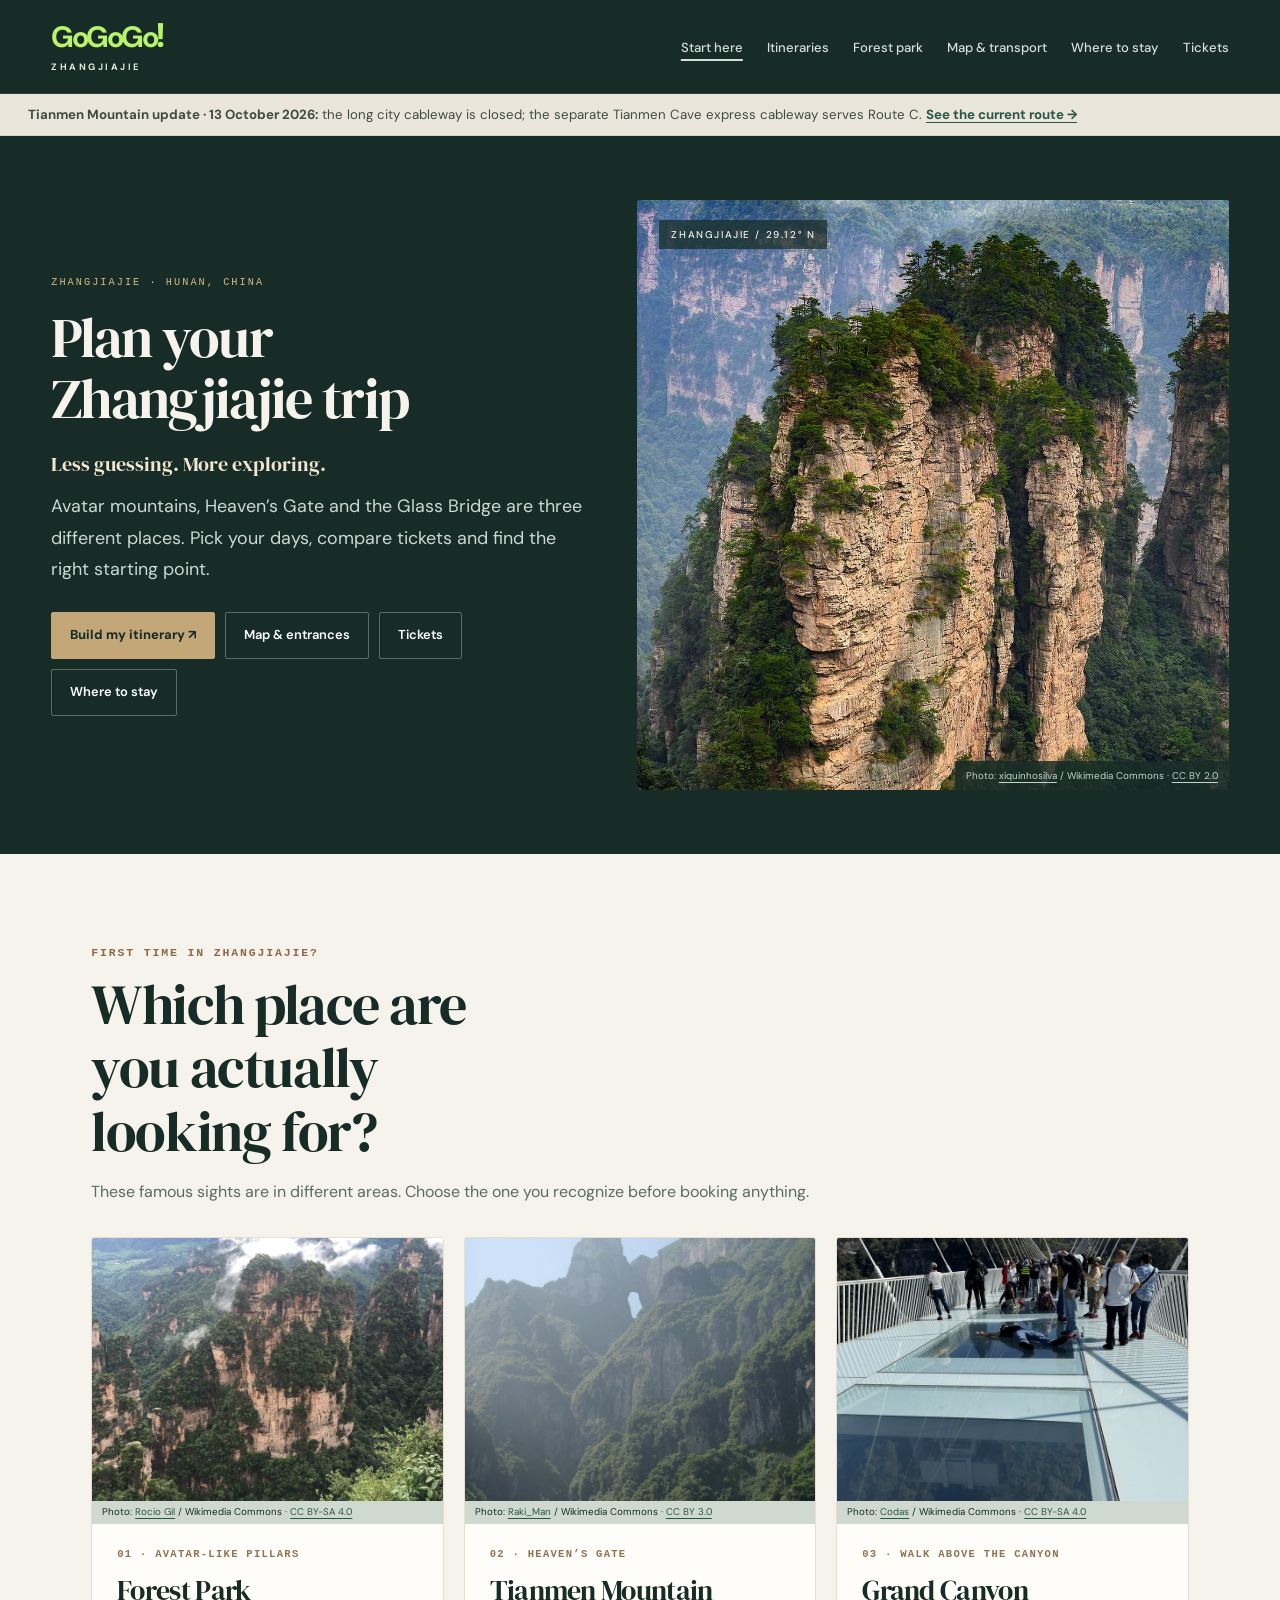
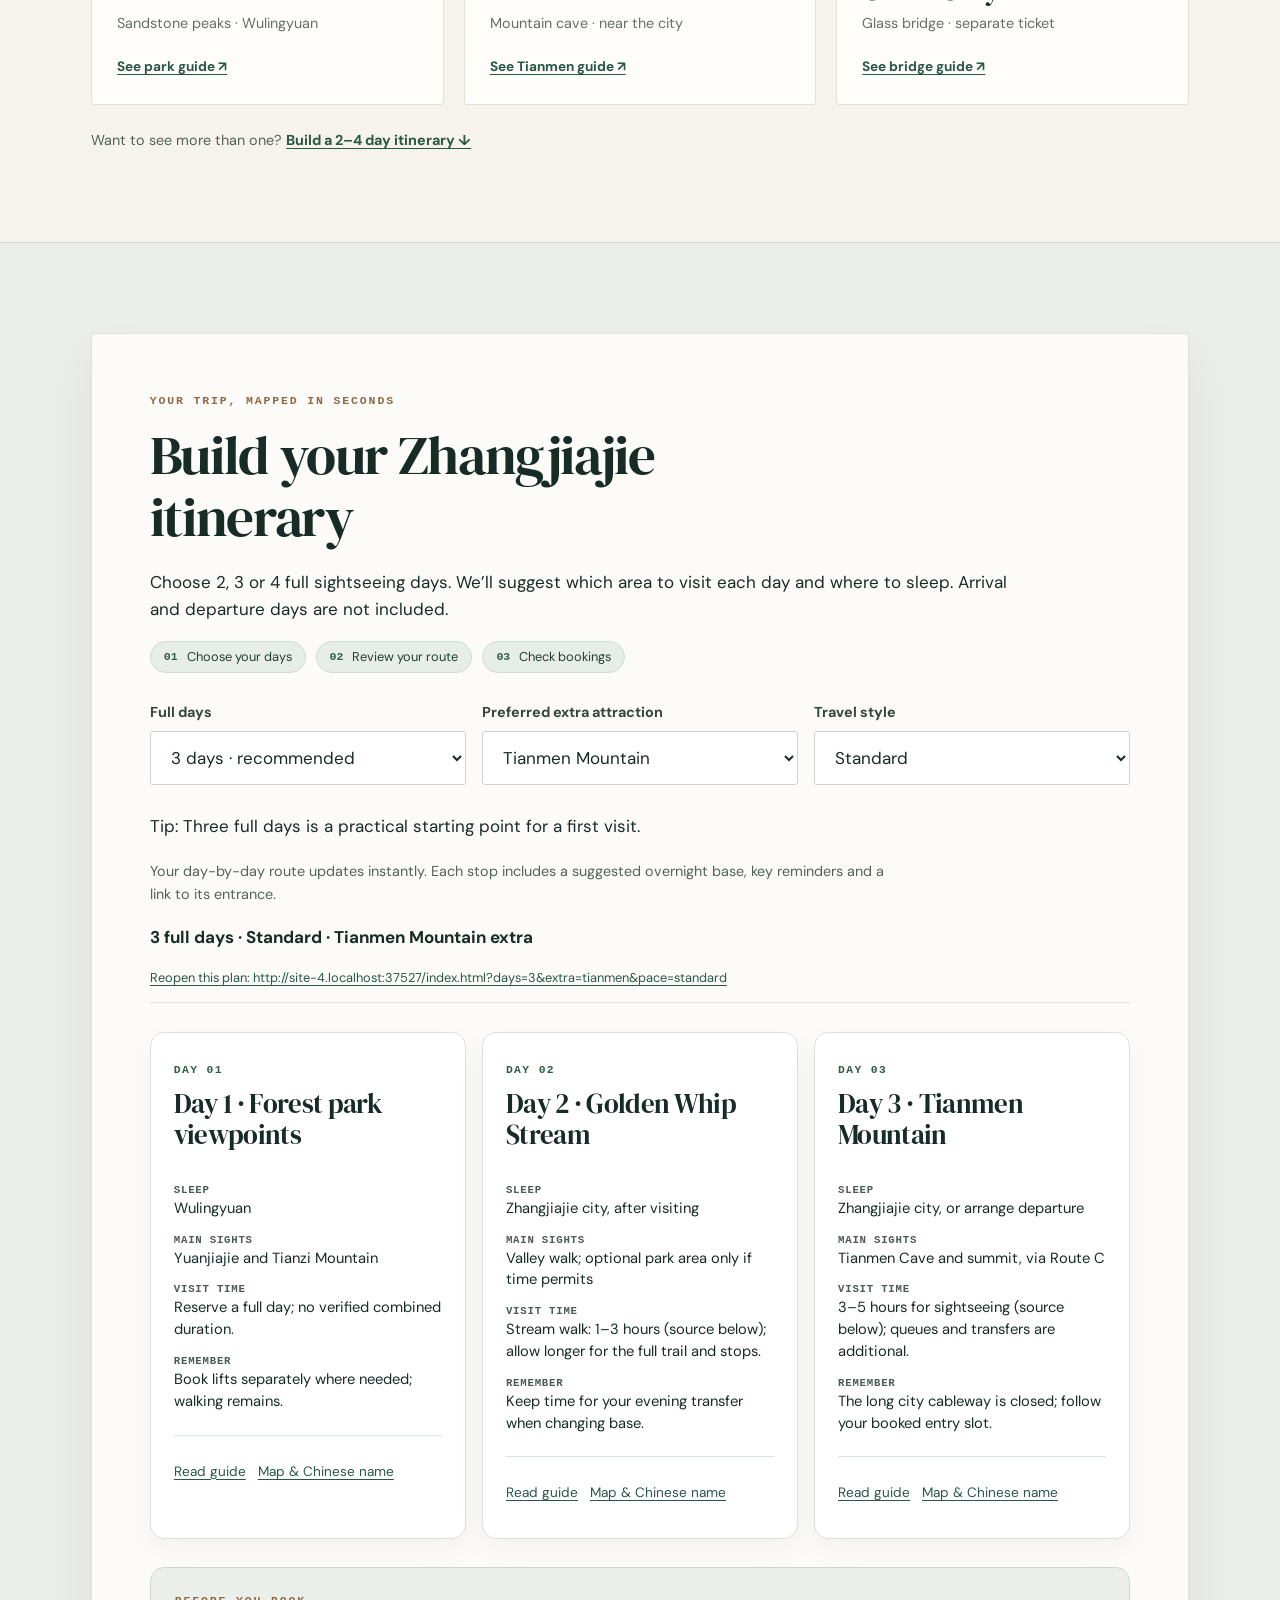
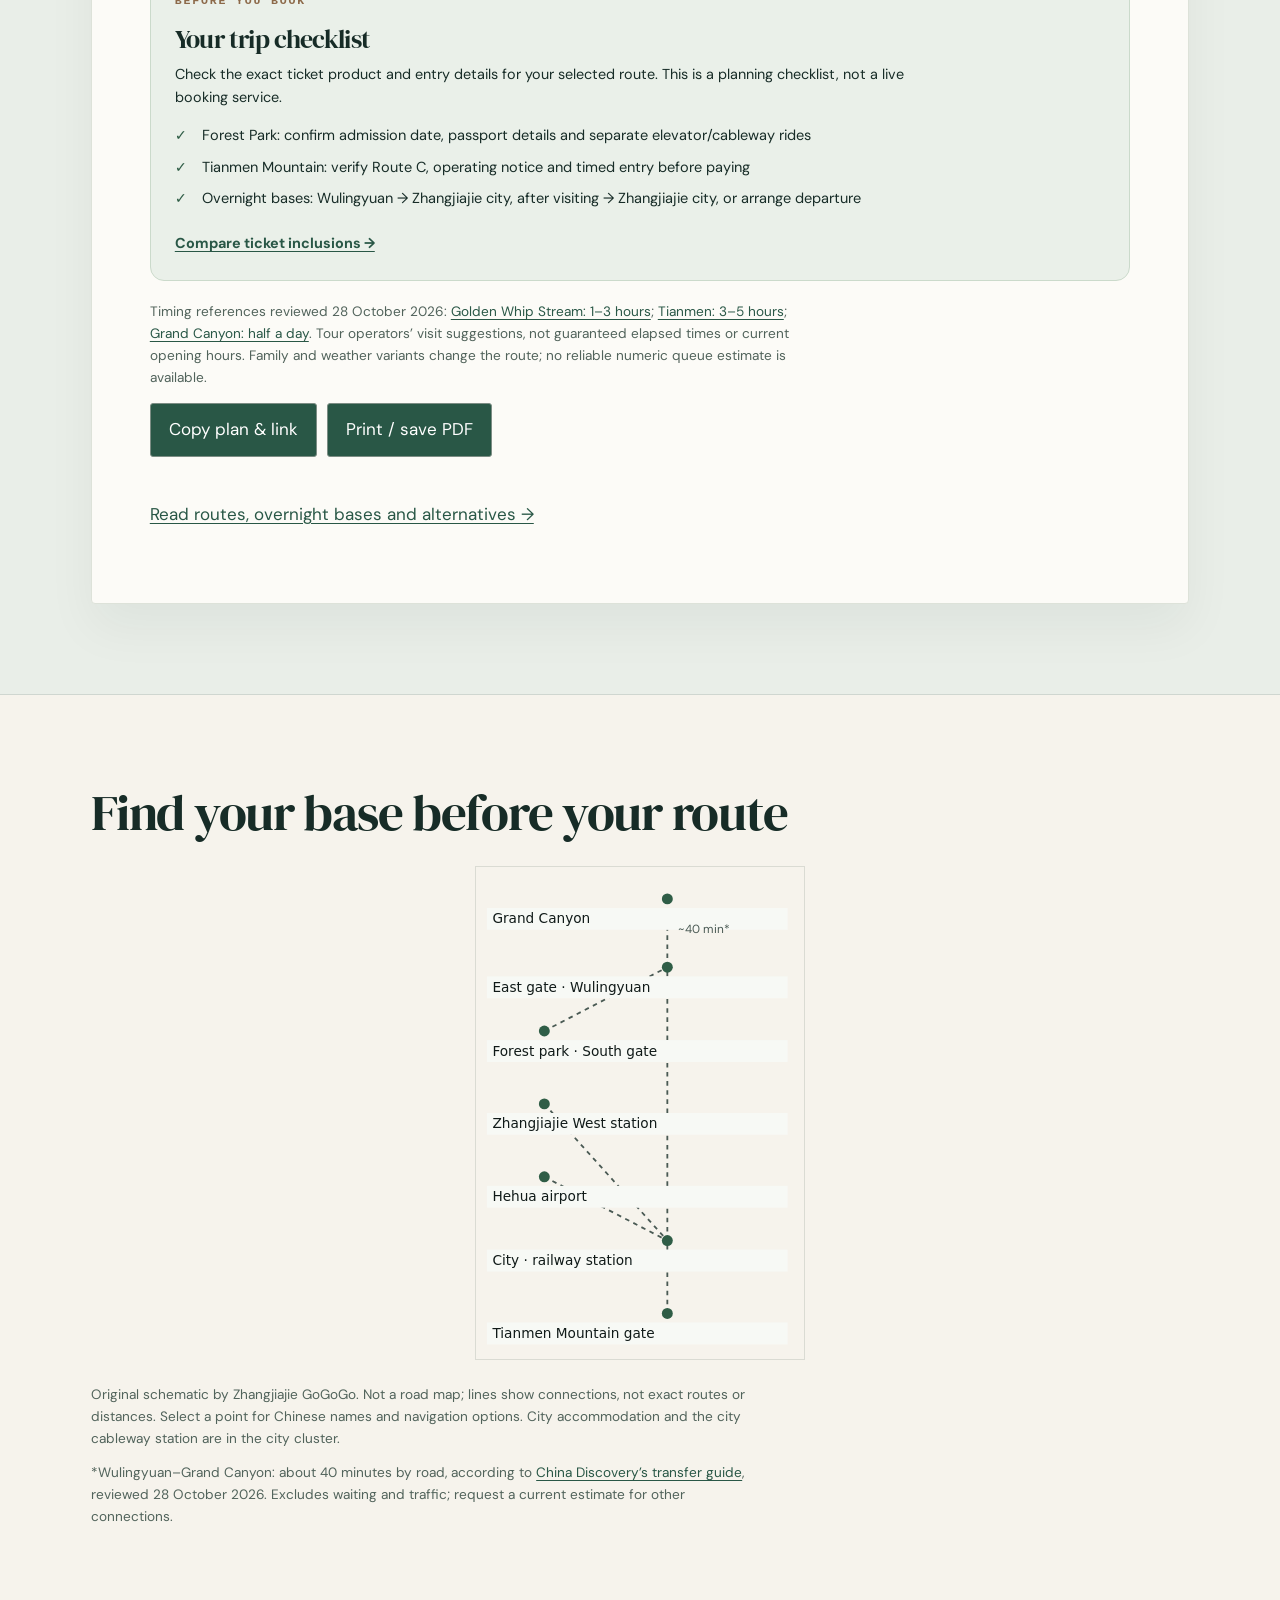
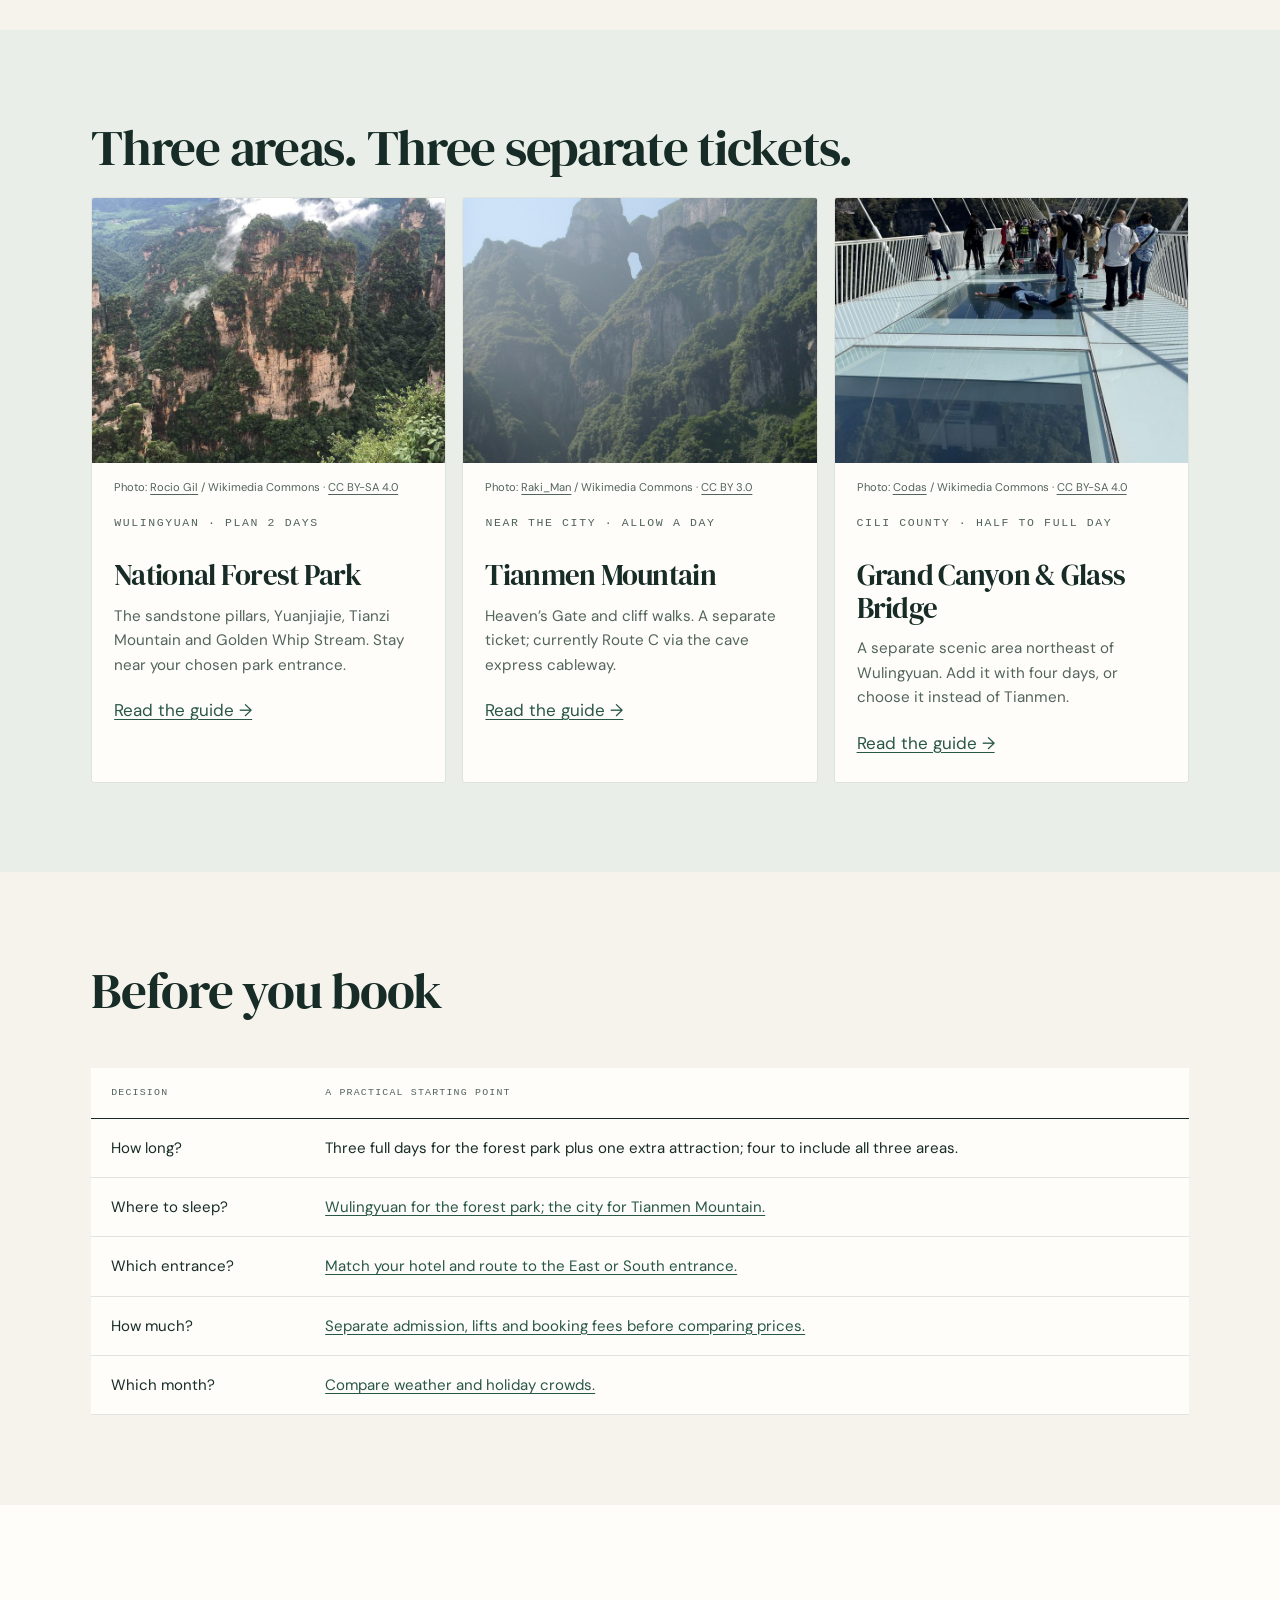
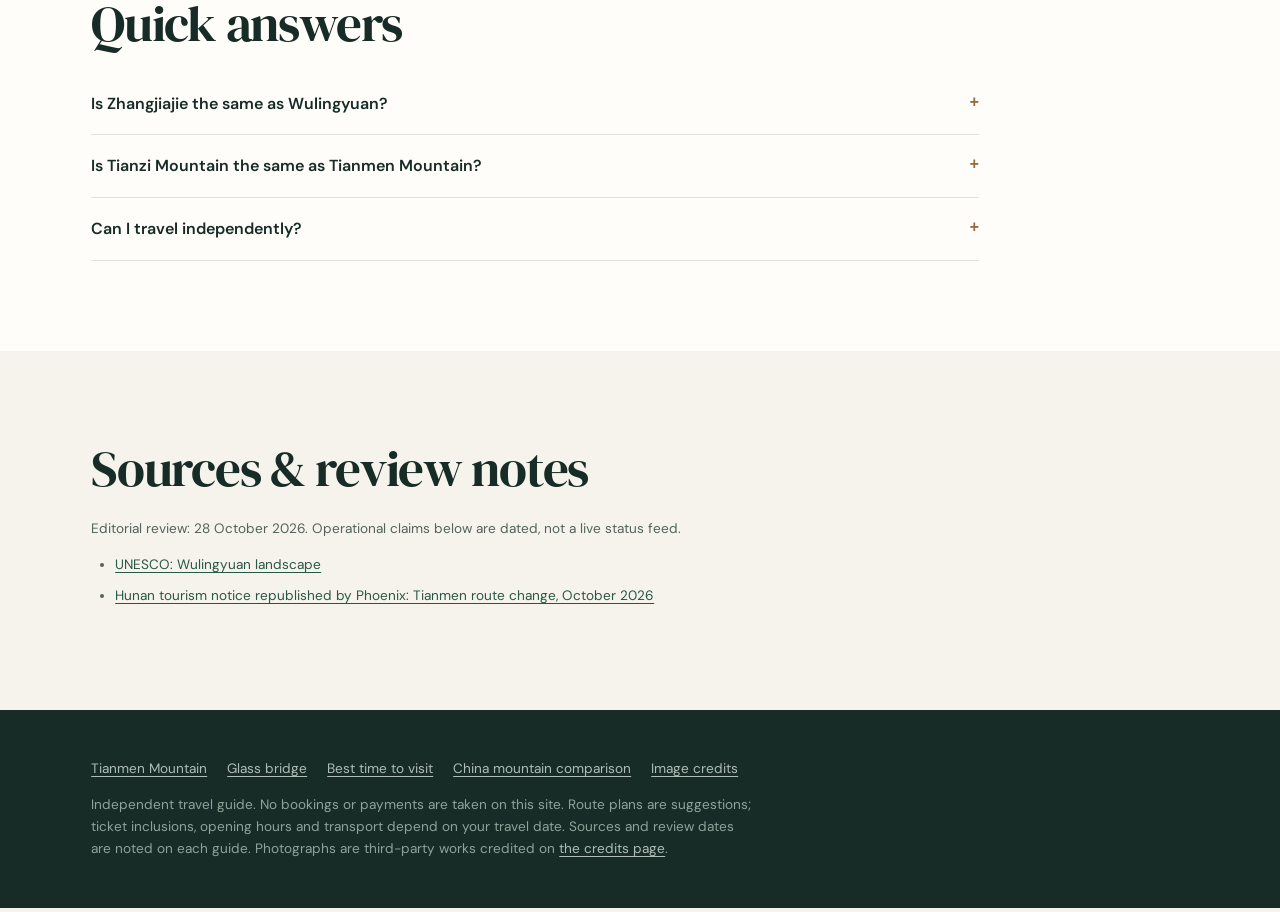
==== commit 022095c2: "feat: Zhangjiajie planner V2 — route cards and booking checklist (#8) * feat(planner): add route car" ====
--- a/index.html
+++ b/index.html
@@ -1,2 +1,2 @@
 <!DOCTYPE html>
-<html lang="en"><head><meta charset="utf-8"><meta name="viewport" content="width=device-width,initial-scale=1"><title>Zhangjiajie Travel Guide & Trip Planner | Zhangjiajie GoGoGo</title><meta name="description" content="Plan an independent Zhangjiajie trip: compare three scenic areas, choose a 2–4 day itinerary, find park entrances and decide where to stay."><!-- HOST_META --><link rel="icon" href="favicon.svg" type="image/svg+xml"><meta property="og:type" content="website"><meta property="og:title" content="Zhangjiajie GoGoGo | Less Guessing. More Exploring."><meta property="og:description" content="Plan an independent Zhangjiajie trip: compare three scenic areas, choose a 2–4 day itinerary, find park entrances and decide where to stay."><meta property="og:image" content="img/og-zhangjiajie.jpg"><link rel="stylesheet" href="assets/site.css"><link rel="stylesheet" href="assets/editorial-home.css"><script defer src="assets/site.js"></script><script type="application/ld+json">{"@context": "https://schema.org", "@type": "WebPage", "name": "Zhangjiajie Travel Guide & Trip Planner | Zhangjiajie GoGoGo", "description": "Plan an independent Zhangjiajie trip: compare three scenic areas, choose a 2\u20134 day itinerary, find park entrances and decide where to stay.", "inLanguage": "en"}</script></head><body class="planner-page home-page"><a class="skip" href="#main">Skip to content</a><nav class="nav" aria-label="Main navigation"><div class="nav-in"><a class="brand" href="#main" aria-label="GoGoGo! Zhangjiajie travel home"><span class="brand-wordmark">GoGoGo<span class="brand-bang">!</span></span><span class="brand-place">ZHANGJIAJIE</span></a><ul><li><a href="#main" aria-current="page">Start here</a></li><li><a href="zhangjiajie-itinerary.html">Itineraries</a></li><li><a href="zhangjiajie-national-forest-park.html">Forest park</a></li><li><a href="zhangjiajie-map-transport.html">Map & transport</a></li><li><a href="where-to-stay-in-zhangjiajie.html">Where to stay</a></li><li><a href="zhangjiajie-tickets-prices.html">Tickets</a></li></ul></div></nav><aside class="alert"><p><strong>Tianmen Mountain update · 13 October 2026:</strong> the long city cableway is closed; the separate Tianmen Cave express cableway serves Route C. <a href="tianmen-mountain.html">See the current route →</a></p></aside><header class="hero"><div class="hero-inner home-hero"><div><div class="hero-brand hero-brand-green" aria-label="GOGOGO!"><span>GO</span><span>GO</span><span>GO<em>!</em></span></div><span class="mono eyebrow">ZHANGJIAJIE · HUNAN, CHINA</span><h1>Plan your Zhangjiajie trip</h1><p><strong>Less guessing. More exploring.</strong> Avatar mountains, Heaven’s Gate and the Glass Bridge are three different places. Pick your days, compare tickets and find the right starting point.</p><div class="quick"><a href="#planner">Build my itinerary ↗</a><a href="zhangjiajie-map-transport.html">Map & entrances</a><a href="zhangjiajie-tickets-prices.html">Tickets</a><a href="where-to-stay-in-zhangjiajie.html">Where to stay</a></div></div><figure class="photo"><img fetchpriority="high" src="img/hero-zhangjiajie.jpg" width="1600" height="1000" alt="Sandstone pillars in Zhangjiajie National Forest Park, the pinnacles behind the floating mountains in Avatar"><figcaption>Photo: <a href="https://commons.wikimedia.org/wiki/File:Avatar_World_38005-Zhangjiajie_(49046812088).jpg">xiquinhosilva</a> / Wikimedia Commons &middot; <a href="https://creativecommons.org/licenses/by/2.0/">CC BY 2.0</a></figcaption></figure></div></header><main id="main"><section class="choose-first" aria-labelledby="choose-title"><div class="wrap"><div class="choose-heading"><span class="mono kicker">First time in Zhangjiajie?</span><h2 id="choose-title">Which place are you actually looking for?</h2><p>These famous sights are in different areas. Choose the one you recognize before booking anything.</p></div><div class="choose-grid"><article class="choose-tile"><figure class="photo"><img src="img/card-overview.jpg" width="800" height="1000" alt="Rock formations below the Bailong elevator in the Yuanjiajie scenic area" loading="lazy" decoding="async"><figcaption>Photo: <a href="https://commons.wikimedia.org/wiki/File:Stunning_rock_formations_from_the_top_of_Bailong_(%E7%99%BD%E9%BE%99),_in_the_Yuanjiajie_%EF%BC%88%E8%A2%81%E5%AE%B6%E7%95%8C%EF%BC%89scenic_area.jpg">Rocio Gil</a> / Wikimedia Commons &middot; <a href="https://creativecommons.org/licenses/by-sa/4.0/">CC BY-SA 4.0</a></figcaption></figure><div class="choose-body"><span class="choose-index">01 · Avatar-like pillars</span><h3>Forest Park</h3><p>Sandstone peaks · Wulingyuan</p><a class="choose-link" href="zhangjiajie-national-forest-park.html">See park guide ↗</a></div></article><article class="choose-tile"><figure class="photo"><img src="img/card-tianmen.jpg" width="800" height="1000" alt="Tianmen Cave seen from the valley side" loading="lazy" decoding="async"><figcaption>Photo: <a href="https://commons.wikimedia.org/wiki/File:Tianmen_Cave_-_panoramio.jpg">Raki_Man</a> / Wikimedia Commons &middot; <a href="https://creativecommons.org/licenses/by/3.0/">CC BY 3.0</a></figcaption></figure><div class="choose-body"><span class="choose-index">02 · Heaven’s Gate</span><h3>Tianmen Mountain</h3><p>Mountain cave · near the city</p><a class="choose-link" href="tianmen-mountain.html">See Tianmen guide ↗</a></div></article><article class="choose-tile"><figure class="photo"><img src="img/card-bridge.jpg" width="800" height="1000" alt="Visitors crossing the Zhangjiajie Glass Bridge" loading="lazy" decoding="async"><figcaption>Photo: <a href="https://commons.wikimedia.org/wiki/File:Zhangjiajie_Glass_Bridge_03.jpg">Codas</a> / Wikimedia Commons &middot; <a href="https://creativecommons.org/licenses/by-sa/4.0/">CC BY-SA 4.0</a></figcaption></figure><div class="choose-body"><span class="choose-index">03 · Walk above the canyon</span><h3>Grand Canyon</h3><p>Glass bridge · separate ticket</p><a class="choose-link" href="zhangjiajie-glass-bridge.html">See bridge guide ↗</a></div></article></div><p class="choose-foot">Want to see more than one? <a href="#planner">Build a 2–4 day itinerary ↓</a></p></div></section><section id="planner" class="tint"><div class="wrap"><div class="planner"><span class="mono kicker">Your trip, mapped in seconds</span><h2>Build your Zhangjiajie itinerary</h2><p>Choose 2, 3 or 4 full sightseeing days. We’ll suggest which area to visit each day and where to sleep. Arrival and departure days are not included.</p><div class="planner-steps" aria-label="Trip planning steps"><span><b>01</b> Choose your days</span><span><b>02</b> Review your route</span><span><b>03</b> Check bookings</span></div><div class="fields"><div><label for="days">Full days</label><select id="days"><option value="2">2 days · highlights</option><option value="3" selected>3 days · recommended</option><option value="4">4 days · all three areas</option></select></div><div><label for="extra">Preferred extra attraction</label><select id="extra"><option value="tianmen">Tianmen Mountain</option><option value="canyon">Glass Bridge &amp; Grand Canyon</option></select></div><div><label for="pace">Travel style</label><select id="pace"><option value="standard">Standard</option><option value="family">Family / less walking</option><option value="rain">Rainy weather</option></select></div></div><p id="extra-note" hidden>Four days includes both extra attractions; your preference is kept for shorter trips.</p><p class="plan-hint">Tip: Three full days is a practical starting point for a first visit.</p><p class="planner-intro">Your day-by-day route updates instantly. Each stop includes a suggested overnight base, key reminders and a link to its entrance.</p><p id="plan-summary" class="plan-summary">3 full days · Standard · Tianmen Mountain extra</p><p id="plan-link" class="plan-link"></p><div id="plan-result" class="result" aria-live="polite"><ol class="plan-days"><li><h3>Day 1 · Forest park viewpoints</h3><dl><dt>Sleep</dt><dd>Wulingyuan</dd><dt>Main sights</dt><dd>Yuanjiajie and Tianzi Mountain</dd><dt>Visit time</dt><dd>Reserve a full day; no verified combined duration.</dd><dt>Remember</dt><dd>Book lifts separately where needed; walking remains.</dd></dl><p class="day-links"><a href="zhangjiajie-national-forest-park.html">Read guide</a><a href="zhangjiajie-map-transport.html?days=3&amp;extra=tianmen&amp;pace=standard#place-3">Map &amp; Chinese name</a></p></li><li><h3>Day 2 · Golden Whip Stream</h3><dl><dt>Sleep</dt><dd>Zhangjiajie city, after visiting</dd><dt>Main sights</dt><dd>Valley walk; optional park area only if time permits</dd><dt>Visit time</dt><dd>Stream walk: 1–3 hours (source below); allow longer for the full trail and stops.</dd><dt>Remember</dt><dd>Arrange the evening base transfer.</dd></dl><p class="day-links"><a href="zhangjiajie-national-forest-park.html">Read guide</a><a href="zhangjiajie-map-transport.html?days=3&amp;extra=tianmen&amp;pace=standard#place-4">Map &amp; Chinese name</a></p></li><li><h3>Day 3 · Tianmen Mountain</h3><dl><dt>Sleep</dt><dd>Zhangjiajie city, or arrange departure</dd><dt>Main sights</dt><dd>Tianmen Cave and summit, via Route C</dd><dt>Visit time</dt><dd>3–5 hours for sightseeing (source below); allow extra for queues and transfers.</dd><dt>Remember</dt><dd>The long city cableway is closed; follow your booked entry slot.</dd></dl><p class="day-links"><a href="tianmen-mountain.html">Read guide</a><a href="zhangjiajie-map-transport.html?days=3&amp;extra=tianmen&amp;pace=standard#place-6">Map &amp; Chinese name</a></p></li></ol></div><div class="booking-checklist" aria-labelledby="booking-title"><div class="booking-heading"><span class="mono kicker">Before you book</span><h3 id="booking-title">Your trip checklist</h3><p>Check the exact ticket product and entry details for your selected route. This is a planning checklist, not a live booking service.</p></div><ul id="booking-items" aria-live="polite"><li>Forest Park: passport, entry date and optional elevator/cableway</li><li>Tianmen Mountain: Route C and the booked time slot</li><li>Hotels: Wulingyuan first, then Zhangjiajie city</li></ul><a class="booking-guide" href="zhangjiajie-tickets-prices.html">Compare ticket inclusions →</a></div><p class="source timing-references">Timing references reviewed 28 October 2026: <a href="https://www.chinadiscovery.com/hunan/zhangjiajie/golden-whip-stream.html">Golden Whip Stream: 1–3 hours</a>; <a href="https://www.chinadiscovery.com/hunan/zhangjiajie/tianmen-mountain.html">Tianmen: 3–5 hours</a>; <a href="https://www.travelchinaguide.com/attraction/hunan/zhangjiajie/grand-canyon.htm">Grand Canyon: half a day</a>. Tour operators’ visit suggestions, not guaranteed elapsed times or current opening hours. Family and weather variants change the route; no reliable numeric queue estimate is available.</p><div class="plan-actions"><button id="copy-plan" type="button">Copy plan &amp; link</button><button id="print-plan" type="button">Print / save PDF</button></div><span id="copy-status" class="copy-status" role="status"></span><noscript><p>The default three-day plan is above. Alternative routes are available on the itinerary page.</p></noscript><p class="route-link"><a href="zhangjiajie-itinerary.html">Read routes, overnight bases and alternatives →</a></p></div></div></section><nav class="decision-nav" aria-label="Plan your next step"><p class="decision-nav-title">Everything for your next step</p><a href="zhangjiajie-map-transport.html">Find the right park entrance <span aria-hidden="true">↗</span></a><a href="zhangjiajie-tickets-prices.html">Check ticket inclusions <span aria-hidden="true">↗</span></a><a href="where-to-stay-in-zhangjiajie.html">Choose where to stay <span aria-hidden="true">↗</span></a></nav><section id="area-map" class="map-preview"><div class="wrap content"><h2>Find your base before your route</h2><svg class="area-map" viewBox="0 0 360 540" role="img" aria-label="Schematic of Zhangjiajie: forest park northwest, Grand Canyon northeast, city and Tianmen south. Not to scale."><title>Three areas and arrival points — not to scale</title><path d="M210 35V490 M75 180L210 110 M75 260L210 410 M75 340L210 410" fill="none" stroke="#4A5A54" stroke-width="2" stroke-dasharray="5 5"/><a href="zhangjiajie-map-transport.html#place-4"><circle cx="75" cy="180" r="6" fill="#2F5D46"/><rect x="12" y="190" width="330" height="24" fill="#F7F9F5"/><text x="18" y="207" fill="#101A18" font-size="15" font-family="system-ui,sans-serif">Forest park · South gate</text></a><a href="zhangjiajie-map-transport.html#place-3"><circle cx="210" cy="110" r="6" fill="#2F5D46"/><rect x="12" y="120" width="330" height="24" fill="#F7F9F5"/><text x="18" y="137" fill="#101A18" font-size="15" font-family="system-ui,sans-serif">East gate · Wulingyuan</text></a><a href="zhangjiajie-map-transport.html#place-7"><circle cx="210" cy="35" r="6" fill="#2F5D46"/><rect x="12" y="45" width="330" height="24" fill="#F7F9F5"/><text x="18" y="62" fill="#101A18" font-size="15" font-family="system-ui,sans-serif">Grand Canyon</text></a><a href="zhangjiajie-map-transport.html#place-8"><circle cx="75" cy="260" r="6" fill="#2F5D46"/><rect x="12" y="270" width="330" height="24" fill="#F7F9F5"/><text x="18" y="287" fill="#101A18" font-size="15" font-family="system-ui,sans-serif">Zhangjiajie West station</text></a><a href="zhangjiajie-map-transport.html#place-10"><circle cx="75" cy="340" r="6" fill="#2F5D46"/><rect x="12" y="350" width="330" height="24" fill="#F7F9F5"/><text x="18" y="367" fill="#101A18" font-size="15" font-family="system-ui,sans-serif">Hehua airport</text></a><a href="zhangjiajie-map-transport.html#place-9"><circle cx="210" cy="410" r="6" fill="#2F5D46"/><rect x="12" y="420" width="330" height="24" fill="#F7F9F5"/><text x="18" y="437" fill="#101A18" font-size="15" font-family="system-ui,sans-serif">City · railway station</text></a><a href="zhangjiajie-map-transport.html#place-6"><circle cx="210" cy="490" r="6" fill="#2F5D46"/><rect x="12" y="500" width="330" height="24" fill="#F7F9F5"/><text x="18" y="517" fill="#101A18" font-size="15" font-family="system-ui,sans-serif">Tianmen Mountain gate</text></a><text x="222" y="72" fill="#4A5A54" font-size="13">~40 min*</text></svg><p class="source">Original schematic by Zhangjiajie GoGoGo. Not a road map; lines show connections, not exact routes or distances. Select a point for Chinese names and navigation options. City accommodation and the city cableway station are in the city cluster.</p><p class="source">*Wulingyuan–Grand Canyon: about 40 minutes by road, according to <a href="https://www.chinadiscovery.com/hunan/zhangjiajie/zhangjiajie-glass-bridge.html">China Discovery’s transfer guide</a>, reviewed 28 October 2026. Excludes waiting and traffic; request a current estimate for other connections.</p></div></section><section id="areas"><div class="wrap content"><h2>Three areas. Three separate tickets.</h2><div class="grid"><article class="card"><figure class="photo"><img src="img/card-overview.jpg" width="800" height="1000" alt="Rock formations below the Bailong elevator in the Yuanjiajie scenic area" loading="lazy" decoding="async"><figcaption>Photo: <a href="https://commons.wikimedia.org/wiki/File:Stunning_rock_formations_from_the_top_of_Bailong_(%E7%99%BD%E9%BE%99),_in_the_Yuanjiajie_%EF%BC%88%E8%A2%81%E5%AE%B6%E7%95%8C%EF%BC%89scenic_area.jpg">Rocio Gil</a> / Wikimedia Commons &middot; <a href="https://creativecommons.org/licenses/by-sa/4.0/">CC BY-SA 4.0</a></figcaption></figure><span class="mono">Wulingyuan · plan 2 days</span><h3>National Forest Park</h3><p>The sandstone pillars, Yuanjiajie, Tianzi Mountain and Golden Whip Stream. Stay near your chosen park entrance.</p><a href="zhangjiajie-national-forest-park.html">Read the guide →</a></article><article class="card"><figure class="photo"><img src="img/card-tianmen.jpg" width="800" height="1000" alt="Tianmen Cave seen from the valley side" loading="lazy" decoding="async"><figcaption>Photo: <a href="https://commons.wikimedia.org/wiki/File:Tianmen_Cave_-_panoramio.jpg">Raki_Man</a> / Wikimedia Commons &middot; <a href="https://creativecommons.org/licenses/by/3.0/">CC BY 3.0</a></figcaption></figure><span class="mono">Near the city · allow a day</span><h3>Tianmen Mountain</h3><p>Heaven’s Gate and cliff walks. A separate ticket; currently Route C via the cave express cableway.</p><a href="tianmen-mountain.html">Read the guide →</a></article><article class="card"><figure class="photo"><img src="img/card-bridge.jpg" width="800" height="1000" alt="Visitors crossing the Zhangjiajie Glass Bridge" loading="lazy" decoding="async"><figcaption>Photo: <a href="https://commons.wikimedia.org/wiki/File:Zhangjiajie_Glass_Bridge_03.jpg">Codas</a> / Wikimedia Commons &middot; <a href="https://creativecommons.org/licenses/by-sa/4.0/">CC BY-SA 4.0</a></figcaption></figure><span class="mono">Cili County · half to full day</span><h3>Grand Canyon & Glass Bridge</h3><p>A separate scenic area northeast of Wulingyuan. Add it with four days, or choose it instead of Tianmen.</p><a href="zhangjiajie-glass-bridge.html">Read the guide →</a></article></div></div></section><section id="essentials"><div class="wrap content"><h2>Before you book</h2><div class="scroll-x"><table><thead><tr><th scope="col">Decision</th><th scope="col">A practical starting point</th></tr></thead><tbody><tr><td>How long?</td><td>Three full days for the forest park plus one extra attraction; four to include all three areas.</td></tr><tr><td>Where to sleep?</td><td><a href="where-to-stay-in-zhangjiajie.html">Wulingyuan for the forest park; the city for Tianmen Mountain.</a></td></tr><tr><td>Which entrance?</td><td><a href="zhangjiajie-national-forest-park.html#entrances">Match your hotel and route to the East or South entrance.</a></td></tr><tr><td>How much?</td><td><a href="zhangjiajie-tickets-prices.html">Separate admission, lifts and booking fees before comparing prices.</a></td></tr><tr><td>Which month?</td><td><a href="best-time-to-visit-zhangjiajie.html">Compare weather and holiday crowds.</a></td></tr></tbody></table></div></div></section><section id="faq"><div class="wrap content"><h2>Quick answers</h2><details><summary>Is Zhangjiajie the same as Wulingyuan?</summary><p>Zhangjiajie is the wider city destination. Wulingyuan is the scenic district and a common base for the forest park. Tianmen Mountain is near the city, outside the forest park.</p></details><details><summary>Is Tianzi Mountain the same as Tianmen Mountain?</summary><p>No. Tianzi Mountain is part of the Wulingyuan park visit; Tianmen Mountain needs a separate ticket and transfer.</p></details><details><summary>Can I travel independently?</summary><p>Yes. Keep your hotel and destination names in Chinese, reserve admission for your date and save the route offline before leaving your hotel.</p></details></div></section><section id="sources"><div class="wrap content"><h2>Sources & review notes</h2><p class="source">Editorial review: 28 October 2026. Operational claims below are dated, not a live status feed.</p><ul class="source"><li><a href="https://whc.unesco.org/en/list/640/">UNESCO: Wulingyuan landscape</a></li><li><a href="https://hunan.ifeng.com/c/8xA4w8tD1DR">Hunan tourism notice republished by Phoenix: Tianmen route change, October 2026</a></li></ul></div></section></main><footer><div class="wrap"><nav aria-label="More guides"><a href="tianmen-mountain.html">Tianmen Mountain</a><a href="zhangjiajie-glass-bridge.html">Glass bridge</a><a href="best-time-to-visit-zhangjiajie.html">Best time to visit</a><a href="chinese-mountains.html">China mountain comparison</a><a href="credits.html">Image credits</a></nav><p>Independent travel guide. No bookings or payments are taken on this site. Route plans are suggestions; ticket inclusions, opening hours and transport depend on your travel date. Sources and review dates are noted on each guide. Photographs are third-party works credited on <a href="credits.html">the credits page</a>.</p></div></footer></body></html>
+<html lang="en"><head><meta charset="utf-8"><meta name="viewport" content="width=device-width,initial-scale=1"><title>Zhangjiajie Travel Guide & Trip Planner | Zhangjiajie GoGoGo</title><meta name="description" content="Plan an independent Zhangjiajie trip: compare three scenic areas, choose a 2–4 day itinerary, find park entrances and decide where to stay."><!-- HOST_META --><link rel="icon" href="favicon.svg" type="image/svg+xml"><meta property="og:type" content="website"><meta property="og:title" content="Zhangjiajie GoGoGo | Less Guessing. More Exploring."><meta property="og:description" content="Plan an independent Zhangjiajie trip: compare three scenic areas, choose a 2–4 day itinerary, find park entrances and decide where to stay."><meta property="og:image" content="img/og-zhangjiajie.jpg"><link rel="stylesheet" href="assets/site.css"><link rel="stylesheet" href="assets/editorial-home.css"><script defer src="assets/site.js"></script><script type="application/ld+json">{"@context": "https://schema.org", "@type": "WebPage", "name": "Zhangjiajie Travel Guide & Trip Planner | Zhangjiajie GoGoGo", "description": "Plan an independent Zhangjiajie trip: compare three scenic areas, choose a 2\u20134 day itinerary, find park entrances and decide where to stay.", "inLanguage": "en"}</script></head><body class="planner-page"><a class="skip" href="#main">Skip to content</a><nav class="nav" aria-label="Main navigation"><div class="nav-in"><a class="brand" href="#main" aria-label="GoGoGo! Zhangjiajie travel home"><span class="brand-wordmark">GoGoGo<span class="brand-bang">!</span></span><span class="brand-place">ZHANGJIAJIE</span></a><ul><li><a href="#main" aria-current="page">Start here</a></li><li><a href="zhangjiajie-itinerary.html">Itineraries</a></li><li><a href="zhangjiajie-national-forest-park.html">Forest park</a></li><li><a href="zhangjiajie-map-transport.html">Map & transport</a></li><li><a href="where-to-stay-in-zhangjiajie.html">Where to stay</a></li><li><a href="zhangjiajie-tickets-prices.html">Tickets</a></li></ul></div></nav><aside class="alert"><p><strong>Tianmen Mountain update · 13 October 2026:</strong> the long city cableway is closed; the separate Tianmen Cave express cableway serves Route C. <a href="tianmen-mountain.html">See the current route →</a></p></aside><header class="hero"><div class="hero-inner home-hero"><div><div class="hero-brand" aria-label="GoGoGo!"><span>Go</span><span>Go</span><span>Go<em>!</em></span></div><span class="mono eyebrow">ZHANGJIAJIE · HUNAN, CHINA</span><h1>Plan your Zhangjiajie trip</h1><p><strong>Less guessing. More exploring.</strong> Avatar mountains, Heaven’s Gate and the Glass Bridge are three different places. Pick your days, compare tickets and find the right starting point.</p><div class="quick"><a href="#planner">Build my itinerary ↗</a><a href="zhangjiajie-map-transport.html">Map & entrances</a><a href="zhangjiajie-tickets-prices.html">Tickets</a><a href="where-to-stay-in-zhangjiajie.html">Where to stay</a></div></div><figure class="photo"><img fetchpriority="high" src="img/hero-zhangjiajie.jpg" width="1600" height="1000" alt="Sandstone pillars in Zhangjiajie National Forest Park, the pinnacles behind the floating mountains in Avatar"><figcaption>Photo: <a href="https://commons.wikimedia.org/wiki/File:Avatar_World_38005-Zhangjiajie_(49046812088).jpg">xiquinhosilva</a> / Wikimedia Commons &middot; <a href="https://creativecommons.org/licenses/by/2.0/">CC BY 2.0</a></figcaption></figure></div></header><main id="main"><section class="choose-first" aria-labelledby="choose-title"><div class="wrap"><div class="choose-heading"><span class="mono kicker">First time in Zhangjiajie?</span><h2 id="choose-title">Which place are you actually looking for?</h2><p>These famous sights are in different areas. Choose the one you recognize before booking anything.</p></div><div class="choose-grid"><article class="choose-tile"><figure class="photo"><img src="img/card-overview.jpg" width="800" height="1000" alt="Rock formations below the Bailong elevator in the Yuanjiajie scenic area" loading="lazy" decoding="async"><figcaption>Photo: <a href="https://commons.wikimedia.org/wiki/File:Stunning_rock_formations_from_the_top_of_Bailong_(%E7%99%BD%E9%BE%99),_in_the_Yuanjiajie_%EF%BC%88%E8%A2%81%E5%AE%B6%E7%95%8C%EF%BC%89scenic_area.jpg">Rocio Gil</a> / Wikimedia Commons &middot; <a href="https://creativecommons.org/licenses/by-sa/4.0/">CC BY-SA 4.0</a></figcaption></figure><div class="choose-body"><span class="choose-index">01 · Avatar-like pillars</span><h3>Forest Park</h3><p>Sandstone peaks · Wulingyuan</p><a class="choose-link" href="zhangjiajie-national-forest-park.html">See park guide ↗</a></div></article><article class="choose-tile"><figure class="photo"><img src="img/card-tianmen.jpg" width="800" height="1000" alt="Tianmen Cave seen from the valley side" loading="lazy" decoding="async"><figcaption>Photo: <a href="https://commons.wikimedia.org/wiki/File:Tianmen_Cave_-_panoramio.jpg">Raki_Man</a> / Wikimedia Commons &middot; <a href="https://creativecommons.org/licenses/by/3.0/">CC BY 3.0</a></figcaption></figure><div class="choose-body"><span class="choose-index">02 · Heaven’s Gate</span><h3>Tianmen Mountain</h3><p>Mountain cave · near the city</p><a class="choose-link" href="tianmen-mountain.html">See Tianmen guide ↗</a></div></article><article class="choose-tile"><figure class="photo"><img src="img/card-bridge.jpg" width="800" height="1000" alt="Visitors crossing the Zhangjiajie Glass Bridge" loading="lazy" decoding="async"><figcaption>Photo: <a href="https://commons.wikimedia.org/wiki/File:Zhangjiajie_Glass_Bridge_03.jpg">Codas</a> / Wikimedia Commons &middot; <a href="https://creativecommons.org/licenses/by-sa/4.0/">CC BY-SA 4.0</a></figcaption></figure><div class="choose-body"><span class="choose-index">03 · Walk above the canyon</span><h3>Grand Canyon</h3><p>Glass bridge · separate ticket</p><a class="choose-link" href="zhangjiajie-glass-bridge.html">See bridge guide ↗</a></div></article></div><p class="choose-foot">Want to see more than one? <a href="#planner">Build a 2–4 day itinerary ↓</a></p></div></section><section id="planner" class="tint"><div class="wrap"><div class="planner"><span class="mono kicker">Your trip, mapped in seconds</span><h2>Build your Zhangjiajie itinerary</h2><p>Choose 2, 3 or 4 full sightseeing days. We’ll suggest which area to visit each day and where to sleep. Arrival and departure days are not included.</p><div class="planner-steps" aria-label="Trip planning steps"><span><b>01</b> Choose your days</span><span><b>02</b> Review your route</span><span><b>03</b> Check bookings</span></div><div class="fields"><div><label for="days">Full days</label><select id="days"><option value="2">2 days · highlights</option><option value="3" selected>3 days · recommended</option><option value="4">4 days · all three areas</option></select></div><div><label for="extra">Preferred extra attraction</label><select id="extra"><option value="tianmen">Tianmen Mountain</option><option value="canyon">Glass Bridge &amp; Grand Canyon</option></select></div><div><label for="pace">Travel style</label><select id="pace"><option value="standard">Standard</option><option value="family">Family / less walking</option><option value="rain">Rainy weather</option></select></div></div><p id="extra-note" hidden>Four days includes both extra attractions; your preference is kept for shorter trips.</p><p class="plan-hint">Tip: Three full days is a practical starting point for a first visit.</p><p class="planner-intro">Your day-by-day route updates instantly. Each stop includes a suggested overnight base, key reminders and a link to its entrance.</p><p id="plan-summary" class="plan-summary">3 full days · Standard · Tianmen Mountain extra</p><p id="plan-link" class="plan-link"></p><div id="plan-result" class="result" aria-live="polite"><ol class="plan-days"><li><h3>Day 1 · Forest park viewpoints</h3><dl><dt>Sleep</dt><dd>Wulingyuan</dd><dt>Main sights</dt><dd>Yuanjiajie and Tianzi Mountain</dd><dt>Visit time</dt><dd>Reserve a full day; no verified combined duration.</dd><dt>Remember</dt><dd>Book lifts separately where needed; walking remains.</dd></dl><p class="day-links"><a href="zhangjiajie-national-forest-park.html">Read guide</a><a href="zhangjiajie-map-transport.html?days=3&amp;extra=tianmen&amp;pace=standard#place-3">Map &amp; Chinese name</a></p></li><li><h3>Day 2 · Golden Whip Stream</h3><dl><dt>Sleep</dt><dd>Zhangjiajie city, after visiting</dd><dt>Main sights</dt><dd>Valley walk; optional park area only if time permits</dd><dt>Visit time</dt><dd>Stream walk: 1–3 hours (source below); allow longer for the full trail and stops.</dd><dt>Remember</dt><dd>Arrange the evening base transfer.</dd></dl><p class="day-links"><a href="zhangjiajie-national-forest-park.html">Read guide</a><a href="zhangjiajie-map-transport.html?days=3&amp;extra=tianmen&amp;pace=standard#place-4">Map &amp; Chinese name</a></p></li><li><h3>Day 3 · Tianmen Mountain</h3><dl><dt>Sleep</dt><dd>Zhangjiajie city, or arrange departure</dd><dt>Main sights</dt><dd>Tianmen Cave and summit, via Route C</dd><dt>Visit time</dt><dd>3–5 hours for sightseeing (source below); allow extra for queues and transfers.</dd><dt>Remember</dt><dd>The long city cableway is closed; follow your booked entry slot.</dd></dl><p class="day-links"><a href="tianmen-mountain.html">Read guide</a><a href="zhangjiajie-map-transport.html?days=3&amp;extra=tianmen&amp;pace=standard#place-6">Map &amp; Chinese name</a></p></li></ol></div><div class="booking-checklist" aria-labelledby="booking-title"><div class="booking-heading"><span class="mono kicker">Before you book</span><h3 id="booking-title">Your trip checklist</h3><p>Check the exact ticket product and entry details for your selected route. This is a planning checklist, not a live booking service.</p></div><ul id="booking-items" aria-live="polite"><li>Forest Park: passport, entry date and optional elevator/cableway</li><li>Tianmen Mountain: Route C and the booked time slot</li><li>Hotels: Wulingyuan first, then Zhangjiajie city</li></ul><a class="booking-guide" href="zhangjiajie-tickets-prices.html">Compare ticket inclusions →</a></div><p class="source timing-references">Timing references reviewed 28 October 2026: <a href="https://www.chinadiscovery.com/hunan/zhangjiajie/golden-whip-stream.html">Golden Whip Stream: 1–3 hours</a>; <a href="https://www.chinadiscovery.com/hunan/zhangjiajie/tianmen-mountain.html">Tianmen: 3–5 hours</a>; <a href="https://www.travelchinaguide.com/attraction/hunan/zhangjiajie/grand-canyon.htm">Grand Canyon: half a day</a>. Tour operators’ visit suggestions, not guaranteed elapsed times or current opening hours. Family and weather variants change the route; no reliable numeric queue estimate is available.</p><div class="plan-actions"><button id="copy-plan" type="button">Copy plan &amp; link</button><button id="print-plan" type="button">Print / save PDF</button></div><span id="copy-status" class="copy-status" role="status"></span><noscript><p>The default three-day plan is above. Alternative routes are available on the itinerary page.</p></noscript><p class="route-link"><a href="zhangjiajie-itinerary.html">Read routes, overnight bases and alternatives →</a></p></div></div></section><section id="area-map" class="map-preview"><div class="wrap content"><h2>Find your base before your route</h2><svg class="area-map" viewBox="0 0 360 540" role="img" aria-label="Schematic of Zhangjiajie: forest park northwest, Grand Canyon northeast, city and Tianmen south. Not to scale."><title>Three areas and arrival points — not to scale</title><path d="M210 35V490 M75 180L210 110 M75 260L210 410 M75 340L210 410" fill="none" stroke="#4A5A54" stroke-width="2" stroke-dasharray="5 5"/><a href="zhangjiajie-map-transport.html#place-4"><circle cx="75" cy="180" r="6" fill="#2F5D46"/><rect x="12" y="190" width="330" height="24" fill="#F7F9F5"/><text x="18" y="207" fill="#101A18" font-size="15" font-family="system-ui,sans-serif">Forest park · South gate</text></a><a href="zhangjiajie-map-transport.html#place-3"><circle cx="210" cy="110" r="6" fill="#2F5D46"/><rect x="12" y="120" width="330" height="24" fill="#F7F9F5"/><text x="18" y="137" fill="#101A18" font-size="15" font-family="system-ui,sans-serif">East gate · Wulingyuan</text></a><a href="zhangjiajie-map-transport.html#place-7"><circle cx="210" cy="35" r="6" fill="#2F5D46"/><rect x="12" y="45" width="330" height="24" fill="#F7F9F5"/><text x="18" y="62" fill="#101A18" font-size="15" font-family="system-ui,sans-serif">Grand Canyon</text></a><a href="zhangjiajie-map-transport.html#place-8"><circle cx="75" cy="260" r="6" fill="#2F5D46"/><rect x="12" y="270" width="330" height="24" fill="#F7F9F5"/><text x="18" y="287" fill="#101A18" font-size="15" font-family="system-ui,sans-serif">Zhangjiajie West station</text></a><a href="zhangjiajie-map-transport.html#place-10"><circle cx="75" cy="340" r="6" fill="#2F5D46"/><rect x="12" y="350" width="330" height="24" fill="#F7F9F5"/><text x="18" y="367" fill="#101A18" font-size="15" font-family="system-ui,sans-serif">Hehua airport</text></a><a href="zhangjiajie-map-transport.html#place-9"><circle cx="210" cy="410" r="6" fill="#2F5D46"/><rect x="12" y="420" width="330" height="24" fill="#F7F9F5"/><text x="18" y="437" fill="#101A18" font-size="15" font-family="system-ui,sans-serif">City · railway station</text></a><a href="zhangjiajie-map-transport.html#place-6"><circle cx="210" cy="490" r="6" fill="#2F5D46"/><rect x="12" y="500" width="330" height="24" fill="#F7F9F5"/><text x="18" y="517" fill="#101A18" font-size="15" font-family="system-ui,sans-serif">Tianmen Mountain gate</text></a><text x="222" y="72" fill="#4A5A54" font-size="13">~40 min*</text></svg><p class="source">Original schematic by Zhangjiajie GoGoGo. Not a road map; lines show connections, not exact routes or distances. Select a point for Chinese names and navigation options. City accommodation and the city cableway station are in the city cluster.</p><p class="source">*Wulingyuan–Grand Canyon: about 40 minutes by road, according to <a href="https://www.chinadiscovery.com/hunan/zhangjiajie/zhangjiajie-glass-bridge.html">China Discovery’s transfer guide</a>, reviewed 28 October 2026. Excludes waiting and traffic; request a current estimate for other connections.</p></div></section><section id="areas"><div class="wrap content"><h2>Three areas. Three separate tickets.</h2><div class="grid"><article class="card"><figure class="photo"><img src="img/card-overview.jpg" width="800" height="1000" alt="Rock formations below the Bailong elevator in the Yuanjiajie scenic area" loading="lazy" decoding="async"><figcaption>Photo: <a href="https://commons.wikimedia.org/wiki/File:Stunning_rock_formations_from_the_top_of_Bailong_(%E7%99%BD%E9%BE%99),_in_the_Yuanjiajie_%EF%BC%88%E8%A2%81%E5%AE%B6%E7%95%8C%EF%BC%89scenic_area.jpg">Rocio Gil</a> / Wikimedia Commons &middot; <a href="https://creativecommons.org/licenses/by-sa/4.0/">CC BY-SA 4.0</a></figcaption></figure><span class="mono">Wulingyuan · plan 2 days</span><h3>National Forest Park</h3><p>The sandstone pillars, Yuanjiajie, Tianzi Mountain and Golden Whip Stream. Stay near your chosen park entrance.</p><a href="zhangjiajie-national-forest-park.html">Read the guide →</a></article><article class="card"><figure class="photo"><img src="img/card-tianmen.jpg" width="800" height="1000" alt="Tianmen Cave seen from the valley side" loading="lazy" decoding="async"><figcaption>Photo: <a href="https://commons.wikimedia.org/wiki/File:Tianmen_Cave_-_panoramio.jpg">Raki_Man</a> / Wikimedia Commons &middot; <a href="https://creativecommons.org/licenses/by/3.0/">CC BY 3.0</a></figcaption></figure><span class="mono">Near the city · allow a day</span><h3>Tianmen Mountain</h3><p>Heaven’s Gate and cliff walks. A separate ticket; currently Route C via the cave express cableway.</p><a href="tianmen-mountain.html">Read the guide →</a></article><article class="card"><figure class="photo"><img src="img/card-bridge.jpg" width="800" height="1000" alt="Visitors crossing the Zhangjiajie Glass Bridge" loading="lazy" decoding="async"><figcaption>Photo: <a href="https://commons.wikimedia.org/wiki/File:Zhangjiajie_Glass_Bridge_03.jpg">Codas</a> / Wikimedia Commons &middot; <a href="https://creativecommons.org/licenses/by-sa/4.0/">CC BY-SA 4.0</a></figcaption></figure><span class="mono">Cili County · half to full day</span><h3>Grand Canyon & Glass Bridge</h3><p>A separate scenic area northeast of Wulingyuan. Add it with four days, or choose it instead of Tianmen.</p><a href="zhangjiajie-glass-bridge.html">Read the guide →</a></article></div></div></section><section id="essentials"><div class="wrap content"><h2>Before you book</h2><div class="scroll-x"><table><thead><tr><th scope="col">Decision</th><th scope="col">A practical starting point</th></tr></thead><tbody><tr><td>How long?</td><td>Three full days for the forest park plus one extra attraction; four to include all three areas.</td></tr><tr><td>Where to sleep?</td><td><a href="where-to-stay-in-zhangjiajie.html">Wulingyuan for the forest park; the city for Tianmen Mountain.</a></td></tr><tr><td>Which entrance?</td><td><a href="zhangjiajie-national-forest-park.html#entrances">Match your hotel and route to the East or South entrance.</a></td></tr><tr><td>How much?</td><td><a href="zhangjiajie-tickets-prices.html">Separate admission, lifts and booking fees before comparing prices.</a></td></tr><tr><td>Which month?</td><td><a href="best-time-to-visit-zhangjiajie.html">Compare weather and holiday crowds.</a></td></tr></tbody></table></div></div></section><section id="faq"><div class="wrap content"><h2>Quick answers</h2><details><summary>Is Zhangjiajie the same as Wulingyuan?</summary><p>Zhangjiajie is the wider city destination. Wulingyuan is the scenic district and a common base for the forest park. Tianmen Mountain is near the city, outside the forest park.</p></details><details><summary>Is Tianzi Mountain the same as Tianmen Mountain?</summary><p>No. Tianzi Mountain is part of the Wulingyuan park visit; Tianmen Mountain needs a separate ticket and transfer.</p></details><details><summary>Can I travel independently?</summary><p>Yes. Keep your hotel and destination names in Chinese, reserve admission for your date and save the route offline before leaving your hotel.</p></details></div></section><section id="sources"><div class="wrap content"><h2>Sources & review notes</h2><p class="source">Editorial review: 28 October 2026. Operational claims below are dated, not a live status feed.</p><ul class="source"><li><a href="https://whc.unesco.org/en/list/640/">UNESCO: Wulingyuan landscape</a></li><li><a href="https://hunan.ifeng.com/c/8xA4w8tD1DR">Hunan tourism notice republished by Phoenix: Tianmen route change, October 2026</a></li></ul></div></section></main><footer><div class="wrap"><nav aria-label="More guides"><a href="tianmen-mountain.html">Tianmen Mountain</a><a href="zhangjiajie-glass-bridge.html">Glass bridge</a><a href="best-time-to-visit-zhangjiajie.html">Best time to visit</a><a href="chinese-mountains.html">China mountain comparison</a><a href="credits.html">Image credits</a></nav><p>Independent travel guide. No bookings or payments are taken on this site. Route plans are suggestions; ticket inclusions, opening hours and transport depend on your travel date. Sources and review dates are noted on each guide. Photographs are third-party works credited on <a href="credits.html">the credits page</a>.</p></div></footer></body></html>
--- a/assets/site.css
+++ b/assets/site.css
@@ -455,39 +455,3 @@
 .booking-guide{display:inline-block;font-weight:700;font-size:.9rem;margin-top:7px}
 @media(max-width:580px){.planner-steps{gap:6px}.planner-steps span{font-size:.7rem;padding:6px 9px}.plan-days{grid-template-columns:1fr}.booking-checklist{padding:18px!important}}
 @media print{.planner-steps,.booking-checklist{display:none!important}.plan-days{display:block}.plan-days .plan-card{box-shadow:none;padding:8px 0;border:0;break-inside:avoid}}
-
-/* Stage 2 · route → map → tickets connections. No guessed coordinates. */
-.trip-connection{margin:0 0 32px;padding:26px;background:#ecf1ec;border:1px solid #cbdacc;border-radius:16px}
-.trip-connection[hidden]{display:none!important}
-.trip-connection h2{font-size:clamp(1.55rem,3vw,2.1rem);margin:0 0 9px}
-.trip-connection p{font-size:.93rem;margin:8px 0 13px}
-.trip-connection ol,.trip-connection ul{padding-left:23px;margin:13px 0}
-.trip-connection li{padding:7px 0;line-height:1.45}
-.map-trip-stop a{font-weight:700}
-.map-trip-stop span{display:block;color:#4a5a54;font-size:.9rem}
-.trip-connection-actions{display:flex;flex-wrap:wrap;gap:9px 22px}
-.trip-connection-actions a{font-weight:700}
-#place-table tr.selected-place td:first-child{border-left:4px solid #2f5d46;font-weight:700}
-@media(max-width:550px){.trip-connection{padding:18px}.trip-connection-actions{display:grid;gap:8px}}
-
-/* Stage 3: consistent task navigation, keyboard access and responsive typography */
-.decision-nav{max-width:1080px;margin:24px auto 0;padding:18px 28px;display:flex;flex-wrap:wrap;gap:10px;align-items:center}
-.decision-nav-title{width:100%;margin:0 0 2px;color:var(--stone);font:600 .77rem "IBM Plex Mono",monospace;letter-spacing:.04em}
-.decision-nav a{display:inline-flex;align-items:center;justify-content:space-between;gap:10px;border:1px solid #bacbbf;background:#fff;padding:10px 14px;border-radius:8px;min-height:44px;font-weight:700;text-decoration:none;font-size:.86rem;line-height:1.35}
-.decision-nav a:hover{border-color:var(--pine);text-decoration:underline}
-.decision-nav a:focus-visible,.fields select:focus-visible,.trip-connection a:focus-visible{outline:3px solid #a77434;outline-offset:3px}
-.planner-page .plan-days .plan-card{border-radius:12px}
-.plan-days .plan-card .day-links a,.booking-guide{display:inline-flex;align-items:center;min-height:44px}
-#place-table tr:target{outline:3px solid #295746;outline-offset:-3px;background:#eef4eb}
-@media(max-width:640px){
- .decision-nav{padding:16px 20px;margin-top:8px;display:grid;grid-template-columns:1fr;gap:8px}
- .decision-nav a{width:100%}
- .nav-in{align-items:flex-start}
- .nav ul{gap:8px 14px}
- .nav a:not(.brand){display:inline-flex;align-items:center;min-height:40px}
- .planner-steps{margin-bottom:16px}
- .plan-days .plan-card{padding:18px}
- .trip-connection{overflow-wrap:anywhere}
-}
-@media(prefers-reduced-motion:reduce){.decision-nav a{transition:none}}
-@media print{.decision-nav{display:none!important}}
--- a/assets/editorial-home.css
+++ b/assets/editorial-home.css
@@ -120,3 +120,45 @@
 .planner-page .decision-nav{max-width:1200px;padding-inline:clamp(20px,4vw,56px)}
 .planner-page .decision-nav a{background:#fffdfa;border-color:#d1d9ce;color:#295746}
 @media(max-width:760px){.planner-page:not(.home-page) .home-hero>.photo{min-height:300px}}
+
+/* Stage 4 · distinctive green GoGoGo wordmark.
+   Bold brand green on deep pine; maintains live text for responsive rendering. */
+:root{--gogogo-green:#B8F36B;--gogogo-green-deep:#265C3C}
+.planner-page .nav .brand .brand-wordmark,
+.planner-page .nav .brand .brand-wordmark .brand-bang{color:var(--gogogo-green)}
+.planner-page .brand-place{color:#e2eedc!important}
+.planner-page.home-page .hero-brand.hero-brand-green{
+  display:flex;gap:0;align-items:baseline;white-space:nowrap;
+  width:max-content;max-width:100%;margin:0 0 25px;
+  font-family:"DM Sans",system-ui,sans-serif;
+  font-weight:700;font-style:normal;font-size:clamp(3.15rem,6.5vw,7rem);
+  line-height:.9;letter-spacing:-.105em;color:var(--gogogo-green);
+  text-transform:uppercase;
+}
+.planner-page.home-page .hero-brand.hero-brand-green>span,
+.planner-page.home-page .hero-brand.hero-brand-green>span:nth-child(2),
+.planner-page.home-page .hero-brand.hero-brand-green>span:nth-child(3),
+.planner-page.home-page .hero-brand.hero-brand-green em{color:var(--gogogo-green)}
+.planner-page.home-page .hero-brand.hero-brand-green em{font-size:.92em;letter-spacing:-.07em}
+.planner-page.home-page .home-hero .quick a:first-child{
+  background:var(--gogogo-green)!important;border-color:var(--gogogo-green)!important;
+  color:#172c27!important;
+}
+@media(max-width:760px){
+ .planner-page.home-page .hero-brand.hero-brand-green{font-size:clamp(3.2rem,11.5vw,6.1rem);letter-spacing:-.11em}
+}
+@media(max-width:390px){
+ .planner-page.home-page .hero-brand.hero-brand-green{font-size:clamp(2.8rem,11.25vw,4.3rem)}
+}
+@media print{
+ .planner-page.home-page .hero-brand.hero-brand-green,
+ .planner-page.home-page .hero-brand.hero-brand-green>span{color:#265C3C!important}
+}
+
+/* Enlarged-text reflow: keep wordmark readable rather than forcing page overflow. */
+@media(max-width:580px){
+ .planner-page.home-page .hero-brand.hero-brand-green{width:100%;max-width:100%;white-space:normal;flex-wrap:wrap;overflow-wrap:normal}
+ .planner-page.home-page .hero-brand.hero-brand-green>span{white-space:nowrap;flex:0 0 auto}
+ .planner-page .hero-inner.home-hero>div{min-width:0}
+ .planner-page .nav-in,.planner-page .quick{min-width:0;max-width:100%}
+}
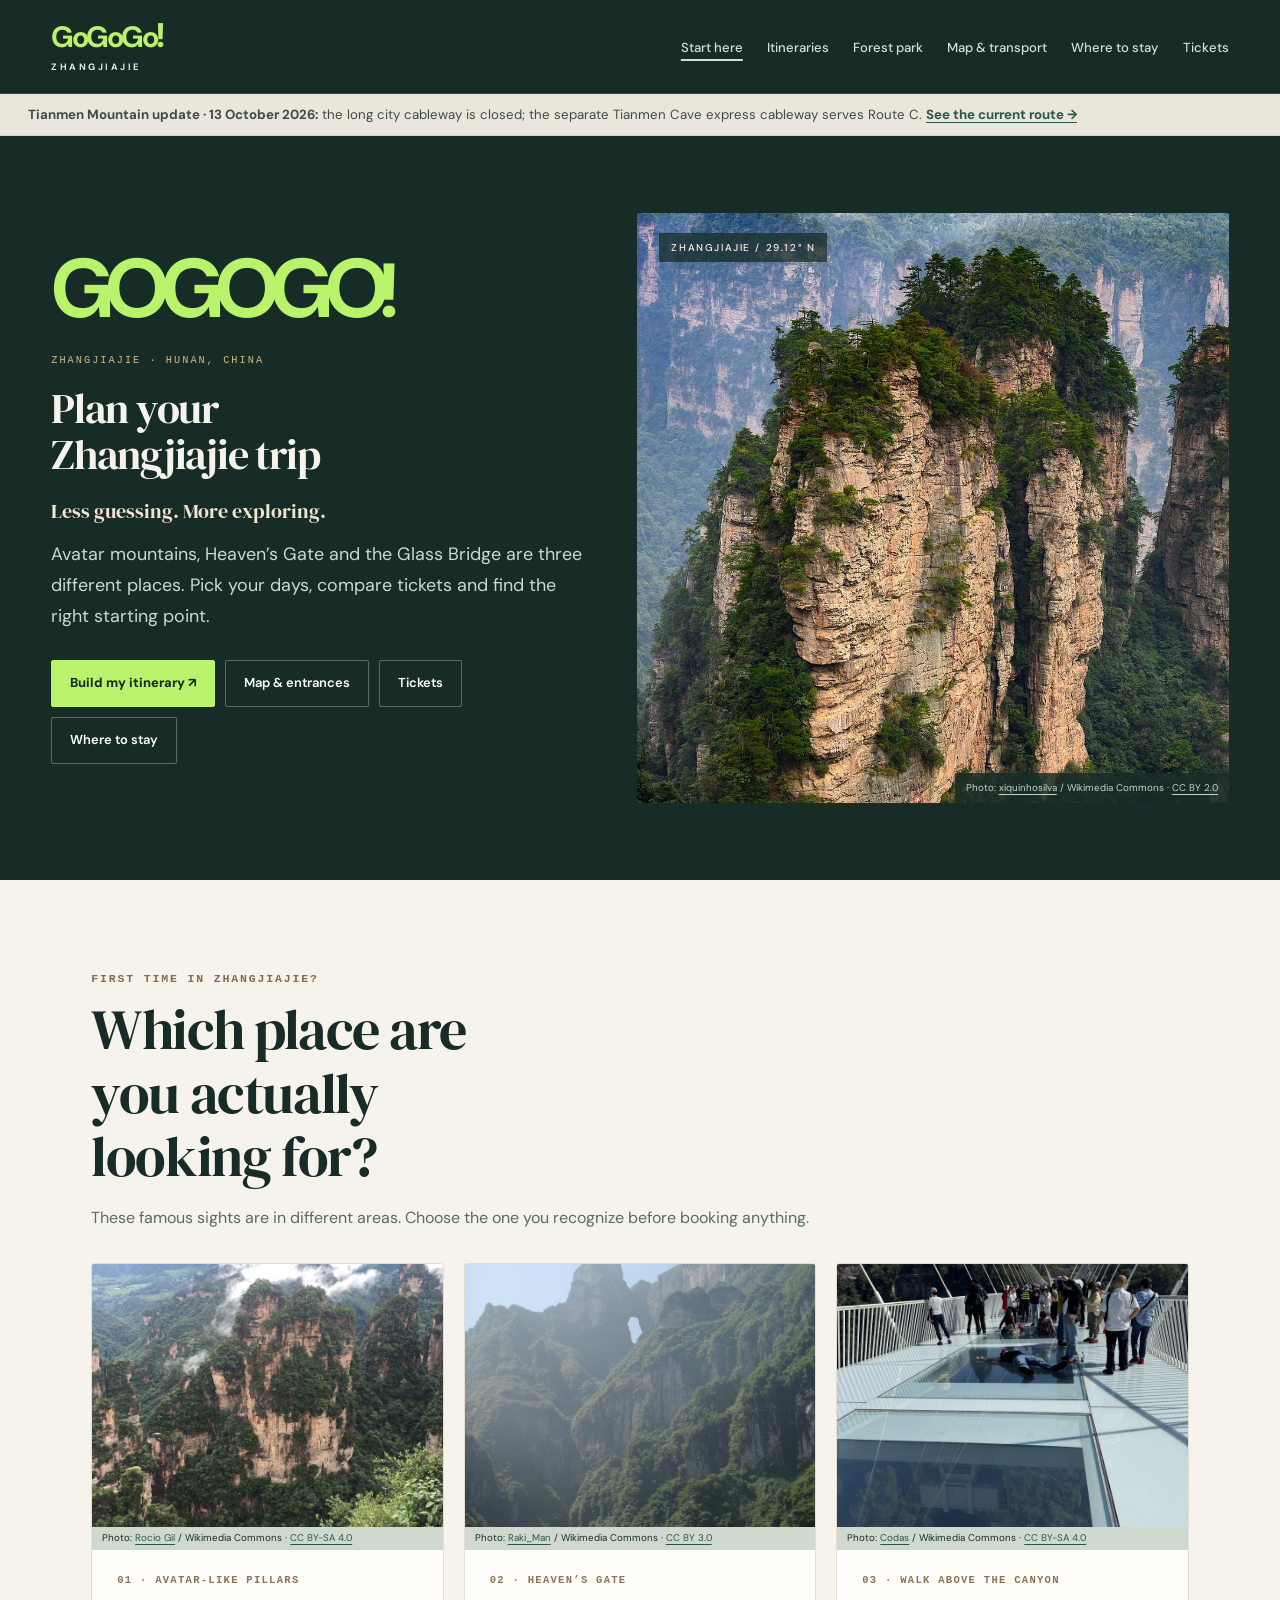
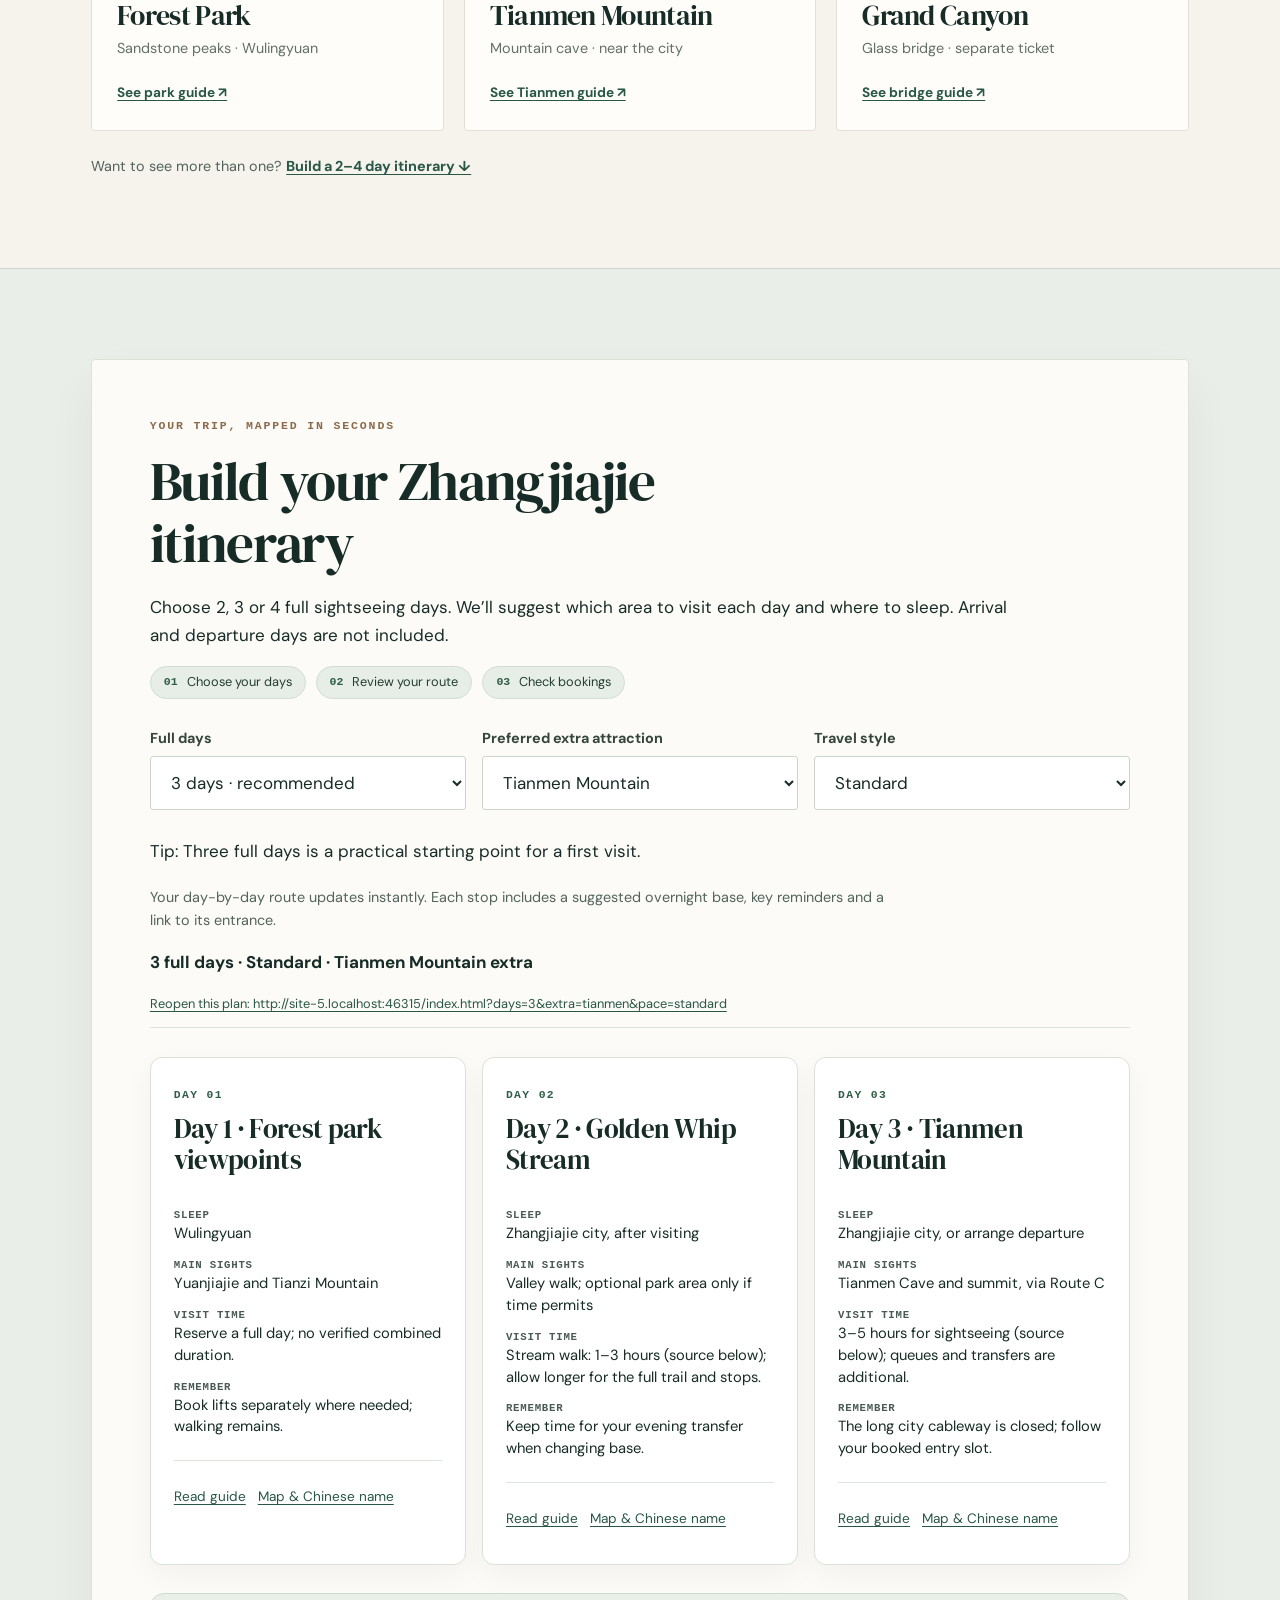
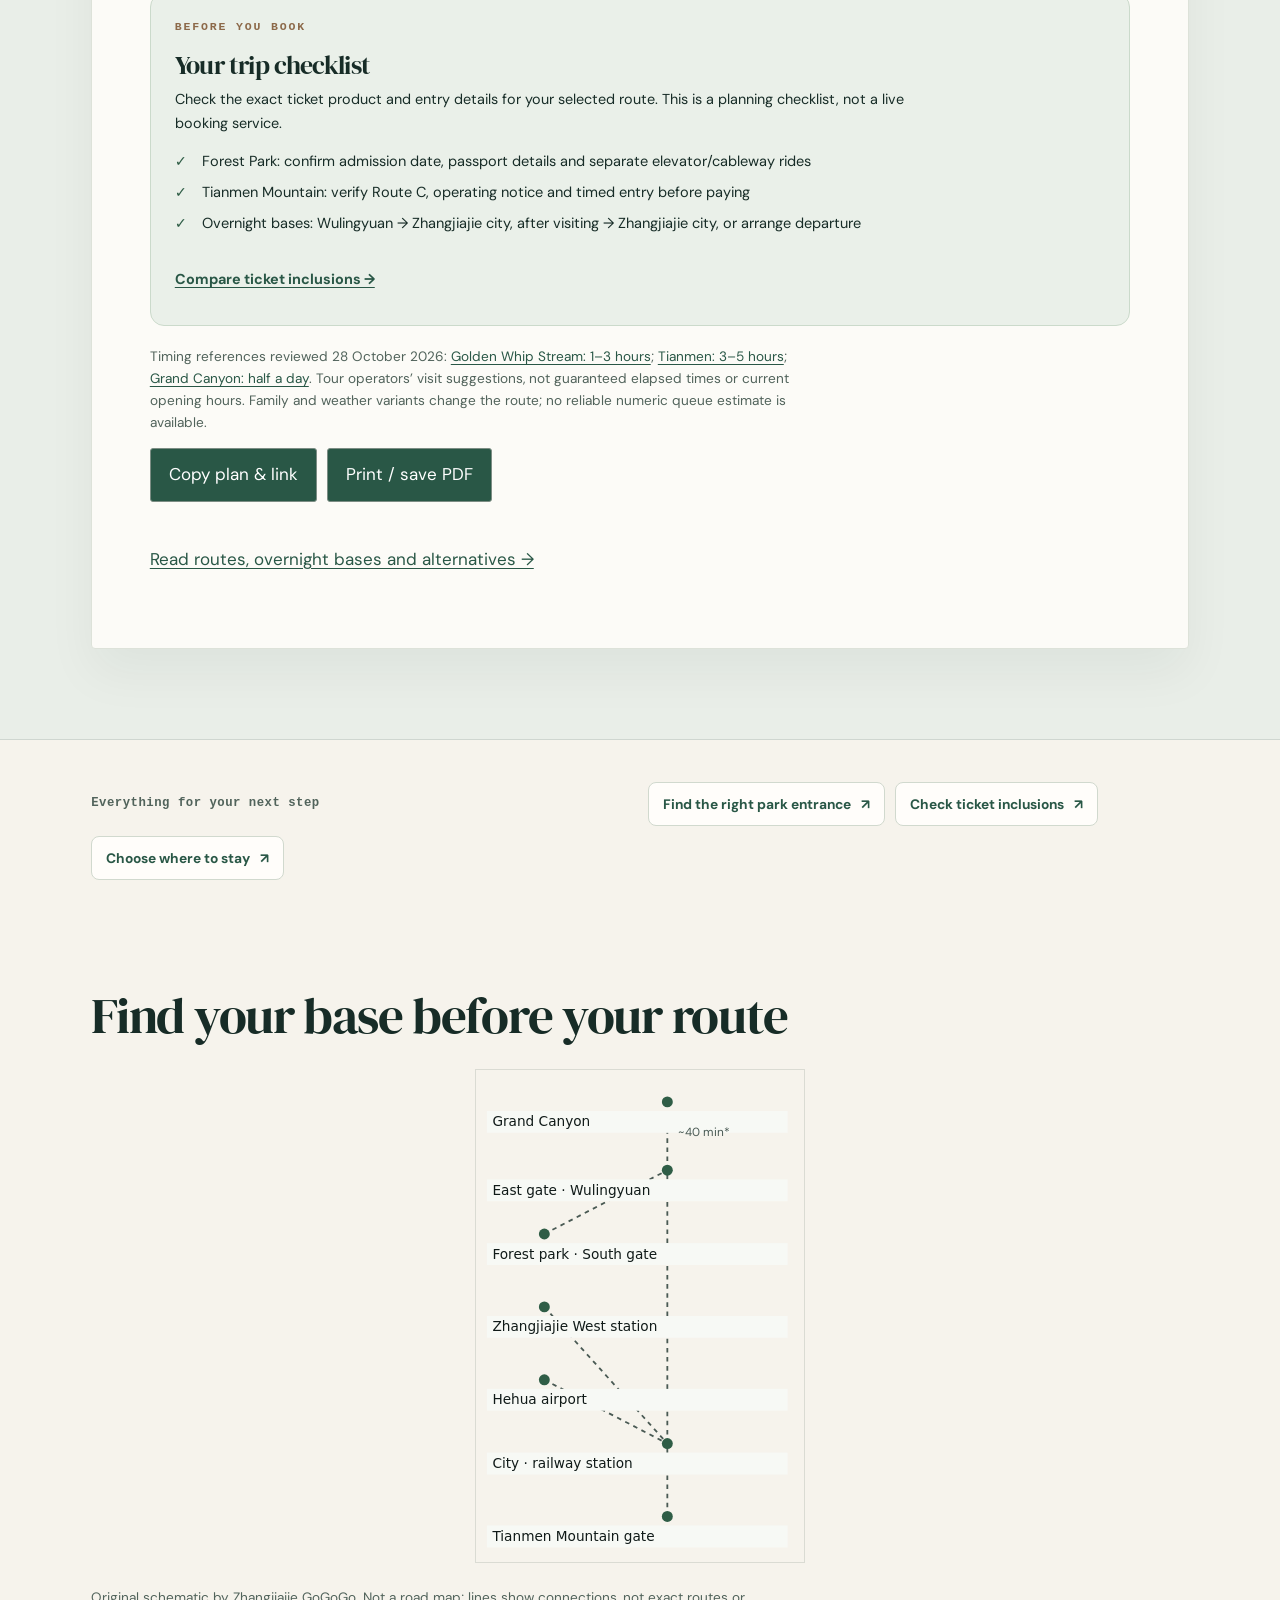
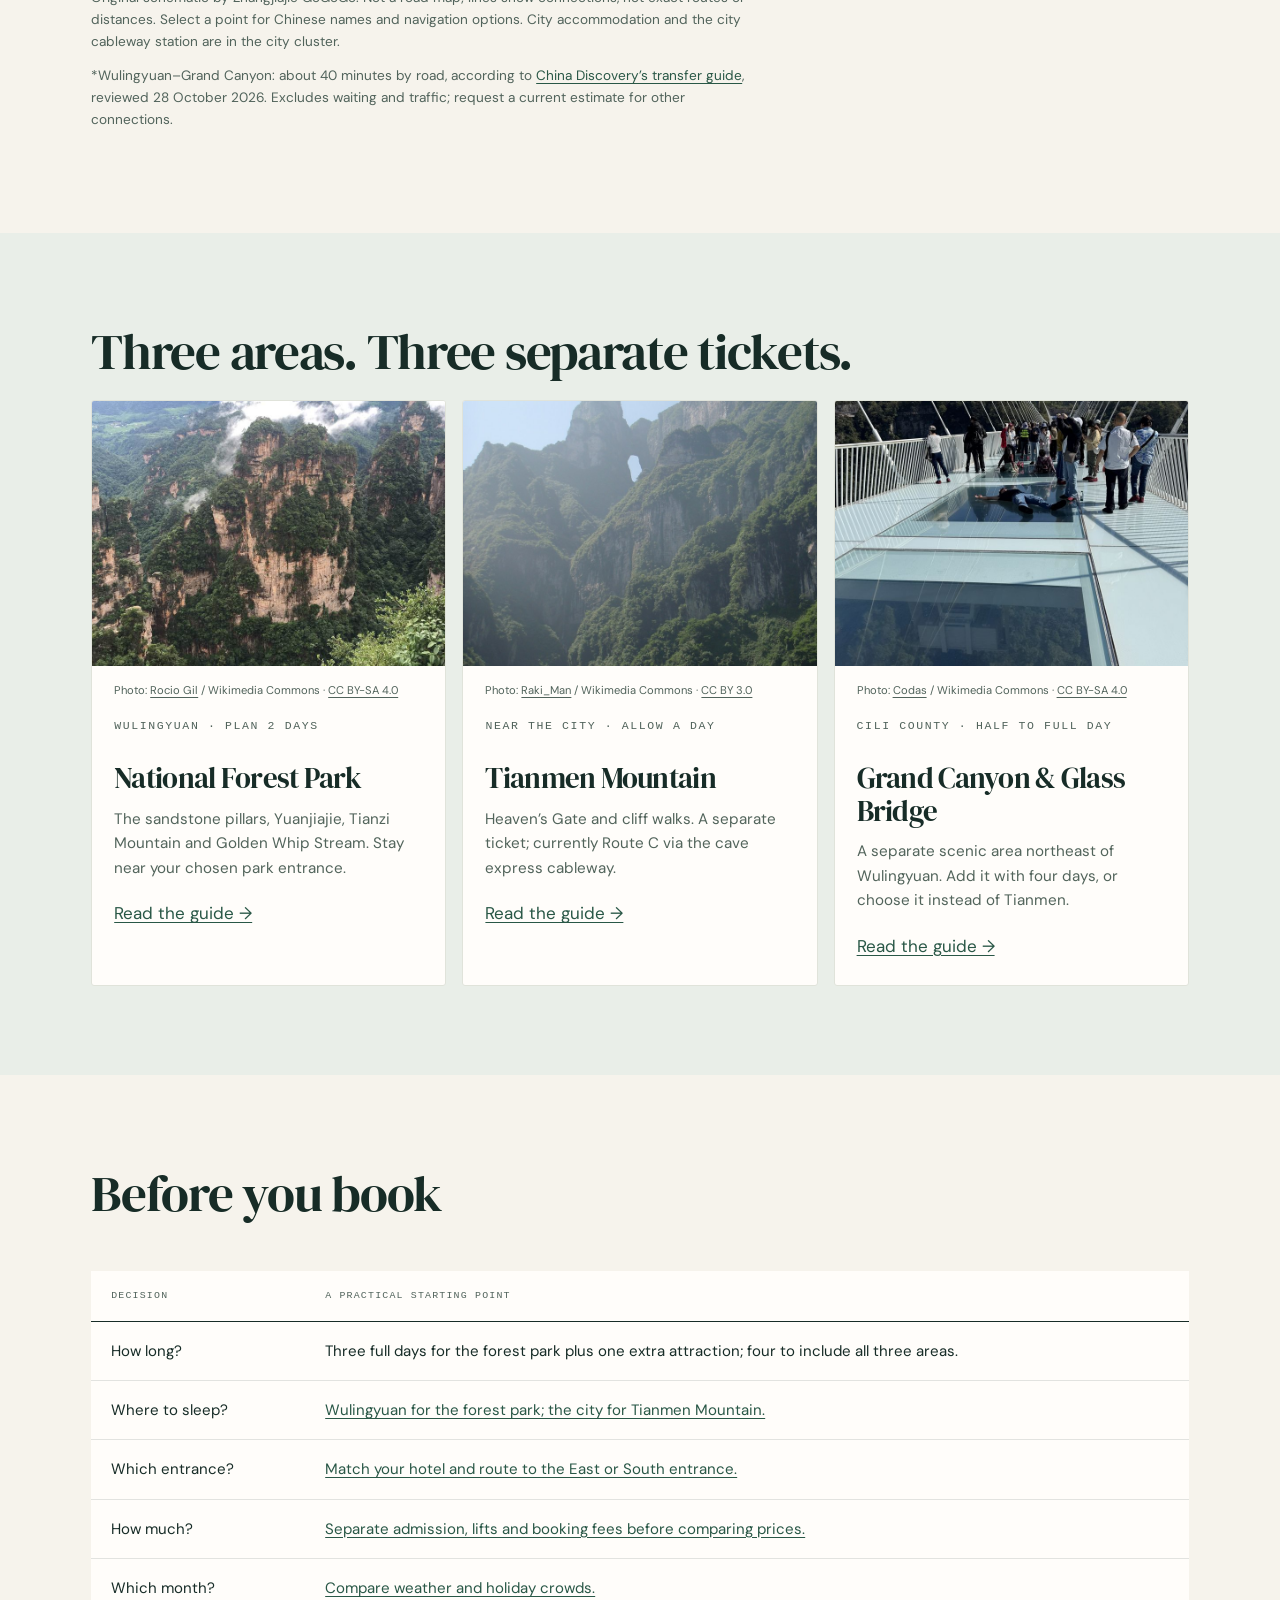
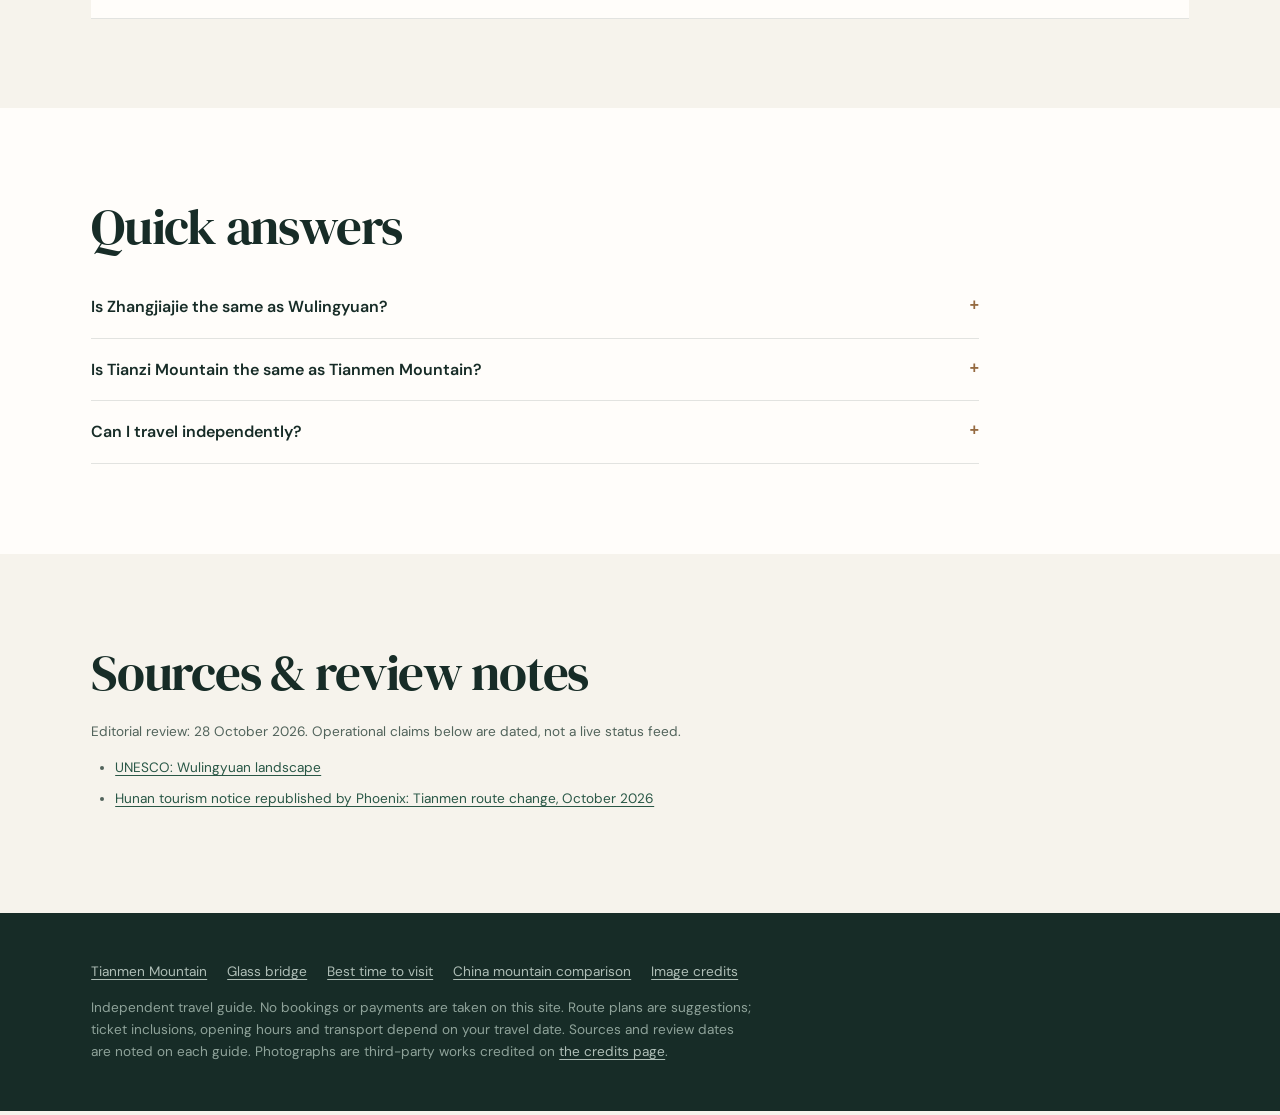
==== commit 1046872c: "release: integrate approved planner, map, SEO and green brand changes" ====
--- a/index.html
+++ b/index.html
@@ -1,2 +1,2 @@
 <!DOCTYPE html>
-<html lang="en"><head><meta charset="utf-8"><meta name="viewport" content="width=device-width,initial-scale=1"><title>Zhangjiajie Travel Guide & Trip Planner | Zhangjiajie GoGoGo</title><meta name="description" content="Plan an independent Zhangjiajie trip: compare three scenic areas, choose a 2–4 day itinerary, find park entrances and decide where to stay."><!-- HOST_META --><link rel="icon" href="favicon.svg" type="image/svg+xml"><meta property="og:type" content="website"><meta property="og:title" content="Zhangjiajie GoGoGo | Less Guessing. More Exploring."><meta property="og:description" content="Plan an independent Zhangjiajie trip: compare three scenic areas, choose a 2–4 day itinerary, find park entrances and decide where to stay."><meta property="og:image" content="img/og-zhangjiajie.jpg"><link rel="stylesheet" href="assets/site.css"><link rel="stylesheet" href="assets/editorial-home.css"><script defer src="assets/site.js"></script><script type="application/ld+json">{"@context": "https://schema.org", "@type": "WebPage", "name": "Zhangjiajie Travel Guide & Trip Planner | Zhangjiajie GoGoGo", "description": "Plan an independent Zhangjiajie trip: compare three scenic areas, choose a 2\u20134 day itinerary, find park entrances and decide where to stay.", "inLanguage": "en"}</script></head><body class="planner-page"><a class="skip" href="#main">Skip to content</a><nav class="nav" aria-label="Main navigation"><div class="nav-in"><a class="brand" href="#main" aria-label="GoGoGo! Zhangjiajie travel home"><span class="brand-wordmark">GoGoGo<span class="brand-bang">!</span></span><span class="brand-place">ZHANGJIAJIE</span></a><ul><li><a href="#main" aria-current="page">Start here</a></li><li><a href="zhangjiajie-itinerary.html">Itineraries</a></li><li><a href="zhangjiajie-national-forest-park.html">Forest park</a></li><li><a href="zhangjiajie-map-transport.html">Map & transport</a></li><li><a href="where-to-stay-in-zhangjiajie.html">Where to stay</a></li><li><a href="zhangjiajie-tickets-prices.html">Tickets</a></li></ul></div></nav><aside class="alert"><p><strong>Tianmen Mountain update · 13 October 2026:</strong> the long city cableway is closed; the separate Tianmen Cave express cableway serves Route C. <a href="tianmen-mountain.html">See the current route →</a></p></aside><header class="hero"><div class="hero-inner home-hero"><div><div class="hero-brand" aria-label="GoGoGo!"><span>Go</span><span>Go</span><span>Go<em>!</em></span></div><span class="mono eyebrow">ZHANGJIAJIE · HUNAN, CHINA</span><h1>Plan your Zhangjiajie trip</h1><p><strong>Less guessing. More exploring.</strong> Avatar mountains, Heaven’s Gate and the Glass Bridge are three different places. Pick your days, compare tickets and find the right starting point.</p><div class="quick"><a href="#planner">Build my itinerary ↗</a><a href="zhangjiajie-map-transport.html">Map & entrances</a><a href="zhangjiajie-tickets-prices.html">Tickets</a><a href="where-to-stay-in-zhangjiajie.html">Where to stay</a></div></div><figure class="photo"><img fetchpriority="high" src="img/hero-zhangjiajie.jpg" width="1600" height="1000" alt="Sandstone pillars in Zhangjiajie National Forest Park, the pinnacles behind the floating mountains in Avatar"><figcaption>Photo: <a href="https://commons.wikimedia.org/wiki/File:Avatar_World_38005-Zhangjiajie_(49046812088).jpg">xiquinhosilva</a> / Wikimedia Commons &middot; <a href="https://creativecommons.org/licenses/by/2.0/">CC BY 2.0</a></figcaption></figure></div></header><main id="main"><section class="choose-first" aria-labelledby="choose-title"><div class="wrap"><div class="choose-heading"><span class="mono kicker">First time in Zhangjiajie?</span><h2 id="choose-title">Which place are you actually looking for?</h2><p>These famous sights are in different areas. Choose the one you recognize before booking anything.</p></div><div class="choose-grid"><article class="choose-tile"><figure class="photo"><img src="img/card-overview.jpg" width="800" height="1000" alt="Rock formations below the Bailong elevator in the Yuanjiajie scenic area" loading="lazy" decoding="async"><figcaption>Photo: <a href="https://commons.wikimedia.org/wiki/File:Stunning_rock_formations_from_the_top_of_Bailong_(%E7%99%BD%E9%BE%99),_in_the_Yuanjiajie_%EF%BC%88%E8%A2%81%E5%AE%B6%E7%95%8C%EF%BC%89scenic_area.jpg">Rocio Gil</a> / Wikimedia Commons &middot; <a href="https://creativecommons.org/licenses/by-sa/4.0/">CC BY-SA 4.0</a></figcaption></figure><div class="choose-body"><span class="choose-index">01 · Avatar-like pillars</span><h3>Forest Park</h3><p>Sandstone peaks · Wulingyuan</p><a class="choose-link" href="zhangjiajie-national-forest-park.html">See park guide ↗</a></div></article><article class="choose-tile"><figure class="photo"><img src="img/card-tianmen.jpg" width="800" height="1000" alt="Tianmen Cave seen from the valley side" loading="lazy" decoding="async"><figcaption>Photo: <a href="https://commons.wikimedia.org/wiki/File:Tianmen_Cave_-_panoramio.jpg">Raki_Man</a> / Wikimedia Commons &middot; <a href="https://creativecommons.org/licenses/by/3.0/">CC BY 3.0</a></figcaption></figure><div class="choose-body"><span class="choose-index">02 · Heaven’s Gate</span><h3>Tianmen Mountain</h3><p>Mountain cave · near the city</p><a class="choose-link" href="tianmen-mountain.html">See Tianmen guide ↗</a></div></article><article class="choose-tile"><figure class="photo"><img src="img/card-bridge.jpg" width="800" height="1000" alt="Visitors crossing the Zhangjiajie Glass Bridge" loading="lazy" decoding="async"><figcaption>Photo: <a href="https://commons.wikimedia.org/wiki/File:Zhangjiajie_Glass_Bridge_03.jpg">Codas</a> / Wikimedia Commons &middot; <a href="https://creativecommons.org/licenses/by-sa/4.0/">CC BY-SA 4.0</a></figcaption></figure><div class="choose-body"><span class="choose-index">03 · Walk above the canyon</span><h3>Grand Canyon</h3><p>Glass bridge · separate ticket</p><a class="choose-link" href="zhangjiajie-glass-bridge.html">See bridge guide ↗</a></div></article></div><p class="choose-foot">Want to see more than one? <a href="#planner">Build a 2–4 day itinerary ↓</a></p></div></section><section id="planner" class="tint"><div class="wrap"><div class="planner"><span class="mono kicker">Your trip, mapped in seconds</span><h2>Build your Zhangjiajie itinerary</h2><p>Choose 2, 3 or 4 full sightseeing days. We’ll suggest which area to visit each day and where to sleep. Arrival and departure days are not included.</p><div class="planner-steps" aria-label="Trip planning steps"><span><b>01</b> Choose your days</span><span><b>02</b> Review your route</span><span><b>03</b> Check bookings</span></div><div class="fields"><div><label for="days">Full days</label><select id="days"><option value="2">2 days · highlights</option><option value="3" selected>3 days · recommended</option><option value="4">4 days · all three areas</option></select></div><div><label for="extra">Preferred extra attraction</label><select id="extra"><option value="tianmen">Tianmen Mountain</option><option value="canyon">Glass Bridge &amp; Grand Canyon</option></select></div><div><label for="pace">Travel style</label><select id="pace"><option value="standard">Standard</option><option value="family">Family / less walking</option><option value="rain">Rainy weather</option></select></div></div><p id="extra-note" hidden>Four days includes both extra attractions; your preference is kept for shorter trips.</p><p class="plan-hint">Tip: Three full days is a practical starting point for a first visit.</p><p class="planner-intro">Your day-by-day route updates instantly. Each stop includes a suggested overnight base, key reminders and a link to its entrance.</p><p id="plan-summary" class="plan-summary">3 full days · Standard · Tianmen Mountain extra</p><p id="plan-link" class="plan-link"></p><div id="plan-result" class="result" aria-live="polite"><ol class="plan-days"><li><h3>Day 1 · Forest park viewpoints</h3><dl><dt>Sleep</dt><dd>Wulingyuan</dd><dt>Main sights</dt><dd>Yuanjiajie and Tianzi Mountain</dd><dt>Visit time</dt><dd>Reserve a full day; no verified combined duration.</dd><dt>Remember</dt><dd>Book lifts separately where needed; walking remains.</dd></dl><p class="day-links"><a href="zhangjiajie-national-forest-park.html">Read guide</a><a href="zhangjiajie-map-transport.html?days=3&amp;extra=tianmen&amp;pace=standard#place-3">Map &amp; Chinese name</a></p></li><li><h3>Day 2 · Golden Whip Stream</h3><dl><dt>Sleep</dt><dd>Zhangjiajie city, after visiting</dd><dt>Main sights</dt><dd>Valley walk; optional park area only if time permits</dd><dt>Visit time</dt><dd>Stream walk: 1–3 hours (source below); allow longer for the full trail and stops.</dd><dt>Remember</dt><dd>Arrange the evening base transfer.</dd></dl><p class="day-links"><a href="zhangjiajie-national-forest-park.html">Read guide</a><a href="zhangjiajie-map-transport.html?days=3&amp;extra=tianmen&amp;pace=standard#place-4">Map &amp; Chinese name</a></p></li><li><h3>Day 3 · Tianmen Mountain</h3><dl><dt>Sleep</dt><dd>Zhangjiajie city, or arrange departure</dd><dt>Main sights</dt><dd>Tianmen Cave and summit, via Route C</dd><dt>Visit time</dt><dd>3–5 hours for sightseeing (source below); allow extra for queues and transfers.</dd><dt>Remember</dt><dd>The long city cableway is closed; follow your booked entry slot.</dd></dl><p class="day-links"><a href="tianmen-mountain.html">Read guide</a><a href="zhangjiajie-map-transport.html?days=3&amp;extra=tianmen&amp;pace=standard#place-6">Map &amp; Chinese name</a></p></li></ol></div><div class="booking-checklist" aria-labelledby="booking-title"><div class="booking-heading"><span class="mono kicker">Before you book</span><h3 id="booking-title">Your trip checklist</h3><p>Check the exact ticket product and entry details for your selected route. This is a planning checklist, not a live booking service.</p></div><ul id="booking-items" aria-live="polite"><li>Forest Park: passport, entry date and optional elevator/cableway</li><li>Tianmen Mountain: Route C and the booked time slot</li><li>Hotels: Wulingyuan first, then Zhangjiajie city</li></ul><a class="booking-guide" href="zhangjiajie-tickets-prices.html">Compare ticket inclusions →</a></div><p class="source timing-references">Timing references reviewed 28 October 2026: <a href="https://www.chinadiscovery.com/hunan/zhangjiajie/golden-whip-stream.html">Golden Whip Stream: 1–3 hours</a>; <a href="https://www.chinadiscovery.com/hunan/zhangjiajie/tianmen-mountain.html">Tianmen: 3–5 hours</a>; <a href="https://www.travelchinaguide.com/attraction/hunan/zhangjiajie/grand-canyon.htm">Grand Canyon: half a day</a>. Tour operators’ visit suggestions, not guaranteed elapsed times or current opening hours. Family and weather variants change the route; no reliable numeric queue estimate is available.</p><div class="plan-actions"><button id="copy-plan" type="button">Copy plan &amp; link</button><button id="print-plan" type="button">Print / save PDF</button></div><span id="copy-status" class="copy-status" role="status"></span><noscript><p>The default three-day plan is above. Alternative routes are available on the itinerary page.</p></noscript><p class="route-link"><a href="zhangjiajie-itinerary.html">Read routes, overnight bases and alternatives →</a></p></div></div></section><section id="area-map" class="map-preview"><div class="wrap content"><h2>Find your base before your route</h2><svg class="area-map" viewBox="0 0 360 540" role="img" aria-label="Schematic of Zhangjiajie: forest park northwest, Grand Canyon northeast, city and Tianmen south. Not to scale."><title>Three areas and arrival points — not to scale</title><path d="M210 35V490 M75 180L210 110 M75 260L210 410 M75 340L210 410" fill="none" stroke="#4A5A54" stroke-width="2" stroke-dasharray="5 5"/><a href="zhangjiajie-map-transport.html#place-4"><circle cx="75" cy="180" r="6" fill="#2F5D46"/><rect x="12" y="190" width="330" height="24" fill="#F7F9F5"/><text x="18" y="207" fill="#101A18" font-size="15" font-family="system-ui,sans-serif">Forest park · South gate</text></a><a href="zhangjiajie-map-transport.html#place-3"><circle cx="210" cy="110" r="6" fill="#2F5D46"/><rect x="12" y="120" width="330" height="24" fill="#F7F9F5"/><text x="18" y="137" fill="#101A18" font-size="15" font-family="system-ui,sans-serif">East gate · Wulingyuan</text></a><a href="zhangjiajie-map-transport.html#place-7"><circle cx="210" cy="35" r="6" fill="#2F5D46"/><rect x="12" y="45" width="330" height="24" fill="#F7F9F5"/><text x="18" y="62" fill="#101A18" font-size="15" font-family="system-ui,sans-serif">Grand Canyon</text></a><a href="zhangjiajie-map-transport.html#place-8"><circle cx="75" cy="260" r="6" fill="#2F5D46"/><rect x="12" y="270" width="330" height="24" fill="#F7F9F5"/><text x="18" y="287" fill="#101A18" font-size="15" font-family="system-ui,sans-serif">Zhangjiajie West station</text></a><a href="zhangjiajie-map-transport.html#place-10"><circle cx="75" cy="340" r="6" fill="#2F5D46"/><rect x="12" y="350" width="330" height="24" fill="#F7F9F5"/><text x="18" y="367" fill="#101A18" font-size="15" font-family="system-ui,sans-serif">Hehua airport</text></a><a href="zhangjiajie-map-transport.html#place-9"><circle cx="210" cy="410" r="6" fill="#2F5D46"/><rect x="12" y="420" width="330" height="24" fill="#F7F9F5"/><text x="18" y="437" fill="#101A18" font-size="15" font-family="system-ui,sans-serif">City · railway station</text></a><a href="zhangjiajie-map-transport.html#place-6"><circle cx="210" cy="490" r="6" fill="#2F5D46"/><rect x="12" y="500" width="330" height="24" fill="#F7F9F5"/><text x="18" y="517" fill="#101A18" font-size="15" font-family="system-ui,sans-serif">Tianmen Mountain gate</text></a><text x="222" y="72" fill="#4A5A54" font-size="13">~40 min*</text></svg><p class="source">Original schematic by Zhangjiajie GoGoGo. Not a road map; lines show connections, not exact routes or distances. Select a point for Chinese names and navigation options. City accommodation and the city cableway station are in the city cluster.</p><p class="source">*Wulingyuan–Grand Canyon: about 40 minutes by road, according to <a href="https://www.chinadiscovery.com/hunan/zhangjiajie/zhangjiajie-glass-bridge.html">China Discovery’s transfer guide</a>, reviewed 28 October 2026. Excludes waiting and traffic; request a current estimate for other connections.</p></div></section><section id="areas"><div class="wrap content"><h2>Three areas. Three separate tickets.</h2><div class="grid"><article class="card"><figure class="photo"><img src="img/card-overview.jpg" width="800" height="1000" alt="Rock formations below the Bailong elevator in the Yuanjiajie scenic area" loading="lazy" decoding="async"><figcaption>Photo: <a href="https://commons.wikimedia.org/wiki/File:Stunning_rock_formations_from_the_top_of_Bailong_(%E7%99%BD%E9%BE%99),_in_the_Yuanjiajie_%EF%BC%88%E8%A2%81%E5%AE%B6%E7%95%8C%EF%BC%89scenic_area.jpg">Rocio Gil</a> / Wikimedia Commons &middot; <a href="https://creativecommons.org/licenses/by-sa/4.0/">CC BY-SA 4.0</a></figcaption></figure><span class="mono">Wulingyuan · plan 2 days</span><h3>National Forest Park</h3><p>The sandstone pillars, Yuanjiajie, Tianzi Mountain and Golden Whip Stream. Stay near your chosen park entrance.</p><a href="zhangjiajie-national-forest-park.html">Read the guide →</a></article><article class="card"><figure class="photo"><img src="img/card-tianmen.jpg" width="800" height="1000" alt="Tianmen Cave seen from the valley side" loading="lazy" decoding="async"><figcaption>Photo: <a href="https://commons.wikimedia.org/wiki/File:Tianmen_Cave_-_panoramio.jpg">Raki_Man</a> / Wikimedia Commons &middot; <a href="https://creativecommons.org/licenses/by/3.0/">CC BY 3.0</a></figcaption></figure><span class="mono">Near the city · allow a day</span><h3>Tianmen Mountain</h3><p>Heaven’s Gate and cliff walks. A separate ticket; currently Route C via the cave express cableway.</p><a href="tianmen-mountain.html">Read the guide →</a></article><article class="card"><figure class="photo"><img src="img/card-bridge.jpg" width="800" height="1000" alt="Visitors crossing the Zhangjiajie Glass Bridge" loading="lazy" decoding="async"><figcaption>Photo: <a href="https://commons.wikimedia.org/wiki/File:Zhangjiajie_Glass_Bridge_03.jpg">Codas</a> / Wikimedia Commons &middot; <a href="https://creativecommons.org/licenses/by-sa/4.0/">CC BY-SA 4.0</a></figcaption></figure><span class="mono">Cili County · half to full day</span><h3>Grand Canyon & Glass Bridge</h3><p>A separate scenic area northeast of Wulingyuan. Add it with four days, or choose it instead of Tianmen.</p><a href="zhangjiajie-glass-bridge.html">Read the guide →</a></article></div></div></section><section id="essentials"><div class="wrap content"><h2>Before you book</h2><div class="scroll-x"><table><thead><tr><th scope="col">Decision</th><th scope="col">A practical starting point</th></tr></thead><tbody><tr><td>How long?</td><td>Three full days for the forest park plus one extra attraction; four to include all three areas.</td></tr><tr><td>Where to sleep?</td><td><a href="where-to-stay-in-zhangjiajie.html">Wulingyuan for the forest park; the city for Tianmen Mountain.</a></td></tr><tr><td>Which entrance?</td><td><a href="zhangjiajie-national-forest-park.html#entrances">Match your hotel and route to the East or South entrance.</a></td></tr><tr><td>How much?</td><td><a href="zhangjiajie-tickets-prices.html">Separate admission, lifts and booking fees before comparing prices.</a></td></tr><tr><td>Which month?</td><td><a href="best-time-to-visit-zhangjiajie.html">Compare weather and holiday crowds.</a></td></tr></tbody></table></div></div></section><section id="faq"><div class="wrap content"><h2>Quick answers</h2><details><summary>Is Zhangjiajie the same as Wulingyuan?</summary><p>Zhangjiajie is the wider city destination. Wulingyuan is the scenic district and a common base for the forest park. Tianmen Mountain is near the city, outside the forest park.</p></details><details><summary>Is Tianzi Mountain the same as Tianmen Mountain?</summary><p>No. Tianzi Mountain is part of the Wulingyuan park visit; Tianmen Mountain needs a separate ticket and transfer.</p></details><details><summary>Can I travel independently?</summary><p>Yes. Keep your hotel and destination names in Chinese, reserve admission for your date and save the route offline before leaving your hotel.</p></details></div></section><section id="sources"><div class="wrap content"><h2>Sources & review notes</h2><p class="source">Editorial review: 28 October 2026. Operational claims below are dated, not a live status feed.</p><ul class="source"><li><a href="https://whc.unesco.org/en/list/640/">UNESCO: Wulingyuan landscape</a></li><li><a href="https://hunan.ifeng.com/c/8xA4w8tD1DR">Hunan tourism notice republished by Phoenix: Tianmen route change, October 2026</a></li></ul></div></section></main><footer><div class="wrap"><nav aria-label="More guides"><a href="tianmen-mountain.html">Tianmen Mountain</a><a href="zhangjiajie-glass-bridge.html">Glass bridge</a><a href="best-time-to-visit-zhangjiajie.html">Best time to visit</a><a href="chinese-mountains.html">China mountain comparison</a><a href="credits.html">Image credits</a></nav><p>Independent travel guide. No bookings or payments are taken on this site. Route plans are suggestions; ticket inclusions, opening hours and transport depend on your travel date. Sources and review dates are noted on each guide. Photographs are third-party works credited on <a href="credits.html">the credits page</a>.</p></div></footer></body></html>
+<html lang="en"><head><meta charset="utf-8"><meta name="viewport" content="width=device-width,initial-scale=1"><title>Zhangjiajie Travel Guide & Trip Planner | Zhangjiajie GoGoGo</title><meta name="description" content="Plan an independent Zhangjiajie trip: compare three scenic areas, choose a 2–4 day itinerary, find park entrances and decide where to stay."><!-- HOST_META --><link rel="icon" href="favicon.svg" type="image/svg+xml"><meta property="og:type" content="website"><meta property="og:title" content="Zhangjiajie GoGoGo | Less Guessing. More Exploring."><meta property="og:description" content="Plan an independent Zhangjiajie trip: compare three scenic areas, choose a 2–4 day itinerary, find park entrances and decide where to stay."><meta property="og:image" content="img/og-zhangjiajie.jpg"><link rel="stylesheet" href="assets/site.css"><link rel="stylesheet" href="assets/editorial-home.css"><script defer src="assets/site.js"></script><script type="application/ld+json">{"@context": "https://schema.org", "@type": "WebPage", "name": "Zhangjiajie Travel Guide & Trip Planner | Zhangjiajie GoGoGo", "description": "Plan an independent Zhangjiajie trip: compare three scenic areas, choose a 2\u20134 day itinerary, find park entrances and decide where to stay.", "inLanguage": "en"}</script></head><body class="planner-page home-page"><a class="skip" href="#main">Skip to content</a><nav class="nav" aria-label="Main navigation"><div class="nav-in"><a class="brand" href="#main" aria-label="GoGoGo! Zhangjiajie travel home"><span class="brand-wordmark">GoGoGo<span class="brand-bang">!</span></span><span class="brand-place">ZHANGJIAJIE</span></a><ul><li><a href="#main" aria-current="page">Start here</a></li><li><a href="zhangjiajie-itinerary.html">Itineraries</a></li><li><a href="zhangjiajie-national-forest-park.html">Forest park</a></li><li><a href="zhangjiajie-map-transport.html">Map & transport</a></li><li><a href="where-to-stay-in-zhangjiajie.html">Where to stay</a></li><li><a href="zhangjiajie-tickets-prices.html">Tickets</a></li></ul></div></nav><aside class="alert"><p><strong>Tianmen Mountain update · 13 October 2026:</strong> the long city cableway is closed; the separate Tianmen Cave express cableway serves Route C. <a href="tianmen-mountain.html">See the current route →</a></p></aside><header class="hero"><div class="hero-inner home-hero"><div><div class="hero-brand hero-brand-green" aria-label="GOGOGO!"><span>GO</span><span>GO</span><span>GO<em>!</em></span></div><span class="mono eyebrow">ZHANGJIAJIE · HUNAN, CHINA</span><h1>Plan your Zhangjiajie trip</h1><p><strong>Less guessing. More exploring.</strong> Avatar mountains, Heaven’s Gate and the Glass Bridge are three different places. Pick your days, compare tickets and find the right starting point.</p><div class="quick"><a href="#planner">Build my itinerary ↗</a><a href="zhangjiajie-map-transport.html">Map & entrances</a><a href="zhangjiajie-tickets-prices.html">Tickets</a><a href="where-to-stay-in-zhangjiajie.html">Where to stay</a></div></div><figure class="photo"><img fetchpriority="high" src="img/hero-zhangjiajie.jpg" width="1600" height="1000" alt="Sandstone pillars in Zhangjiajie National Forest Park, the pinnacles behind the floating mountains in Avatar"><figcaption>Photo: <a href="https://commons.wikimedia.org/wiki/File:Avatar_World_38005-Zhangjiajie_(49046812088).jpg">xiquinhosilva</a> / Wikimedia Commons &middot; <a href="https://creativecommons.org/licenses/by/2.0/">CC BY 2.0</a></figcaption></figure></div></header><main id="main"><section class="choose-first" aria-labelledby="choose-title"><div class="wrap"><div class="choose-heading"><span class="mono kicker">First time in Zhangjiajie?</span><h2 id="choose-title">Which place are you actually looking for?</h2><p>These famous sights are in different areas. Choose the one you recognize before booking anything.</p></div><div class="choose-grid"><article class="choose-tile"><figure class="photo"><img src="img/card-overview.jpg" width="800" height="1000" alt="Rock formations below the Bailong elevator in the Yuanjiajie scenic area" loading="lazy" decoding="async"><figcaption>Photo: <a href="https://commons.wikimedia.org/wiki/File:Stunning_rock_formations_from_the_top_of_Bailong_(%E7%99%BD%E9%BE%99),_in_the_Yuanjiajie_%EF%BC%88%E8%A2%81%E5%AE%B6%E7%95%8C%EF%BC%89scenic_area.jpg">Rocio Gil</a> / Wikimedia Commons &middot; <a href="https://creativecommons.org/licenses/by-sa/4.0/">CC BY-SA 4.0</a></figcaption></figure><div class="choose-body"><span class="choose-index">01 · Avatar-like pillars</span><h3>Forest Park</h3><p>Sandstone peaks · Wulingyuan</p><a class="choose-link" href="zhangjiajie-national-forest-park.html">See park guide ↗</a></div></article><article class="choose-tile"><figure class="photo"><img src="img/card-tianmen.jpg" width="800" height="1000" alt="Tianmen Cave seen from the valley side" loading="lazy" decoding="async"><figcaption>Photo: <a href="https://commons.wikimedia.org/wiki/File:Tianmen_Cave_-_panoramio.jpg">Raki_Man</a> / Wikimedia Commons &middot; <a href="https://creativecommons.org/licenses/by/3.0/">CC BY 3.0</a></figcaption></figure><div class="choose-body"><span class="choose-index">02 · Heaven’s Gate</span><h3>Tianmen Mountain</h3><p>Mountain cave · near the city</p><a class="choose-link" href="tianmen-mountain.html">See Tianmen guide ↗</a></div></article><article class="choose-tile"><figure class="photo"><img src="img/card-bridge.jpg" width="800" height="1000" alt="Visitors crossing the Zhangjiajie Glass Bridge" loading="lazy" decoding="async"><figcaption>Photo: <a href="https://commons.wikimedia.org/wiki/File:Zhangjiajie_Glass_Bridge_03.jpg">Codas</a> / Wikimedia Commons &middot; <a href="https://creativecommons.org/licenses/by-sa/4.0/">CC BY-SA 4.0</a></figcaption></figure><div class="choose-body"><span class="choose-index">03 · Walk above the canyon</span><h3>Grand Canyon</h3><p>Glass bridge · separate ticket</p><a class="choose-link" href="zhangjiajie-glass-bridge.html">See bridge guide ↗</a></div></article></div><p class="choose-foot">Want to see more than one? <a href="#planner">Build a 2–4 day itinerary ↓</a></p></div></section><section id="planner" class="tint"><div class="wrap"><div class="planner"><span class="mono kicker">Your trip, mapped in seconds</span><h2>Build your Zhangjiajie itinerary</h2><p>Choose 2, 3 or 4 full sightseeing days. We’ll suggest which area to visit each day and where to sleep. Arrival and departure days are not included.</p><div class="planner-steps" aria-label="Trip planning steps"><span><b>01</b> Choose your days</span><span><b>02</b> Review your route</span><span><b>03</b> Check bookings</span></div><div class="fields"><div><label for="days">Full days</label><select id="days"><option value="2">2 days · highlights</option><option value="3" selected>3 days · recommended</option><option value="4">4 days · all three areas</option></select></div><div><label for="extra">Preferred extra attraction</label><select id="extra"><option value="tianmen">Tianmen Mountain</option><option value="canyon">Glass Bridge &amp; Grand Canyon</option></select></div><div><label for="pace">Travel style</label><select id="pace"><option value="standard">Standard</option><option value="family">Family / less walking</option><option value="rain">Rainy weather</option></select></div></div><p id="extra-note" hidden>Four days includes both extra attractions; your preference is kept for shorter trips.</p><p class="plan-hint">Tip: Three full days is a practical starting point for a first visit.</p><p class="planner-intro">Your day-by-day route updates instantly. Each stop includes a suggested overnight base, key reminders and a link to its entrance.</p><p id="plan-summary" class="plan-summary">3 full days · Standard · Tianmen Mountain extra</p><p id="plan-link" class="plan-link"></p><div id="plan-result" class="result" aria-live="polite"><ol class="plan-days"><li><h3>Day 1 · Forest park viewpoints</h3><dl><dt>Sleep</dt><dd>Wulingyuan</dd><dt>Main sights</dt><dd>Yuanjiajie and Tianzi Mountain</dd><dt>Visit time</dt><dd>Reserve a full day; no verified combined duration.</dd><dt>Remember</dt><dd>Book lifts separately where needed; walking remains.</dd></dl><p class="day-links"><a href="zhangjiajie-national-forest-park.html">Read guide</a><a href="zhangjiajie-map-transport.html?days=3&amp;extra=tianmen&amp;pace=standard#place-3">Map &amp; Chinese name</a></p></li><li><h3>Day 2 · Golden Whip Stream</h3><dl><dt>Sleep</dt><dd>Zhangjiajie city, after visiting</dd><dt>Main sights</dt><dd>Valley walk; optional park area only if time permits</dd><dt>Visit time</dt><dd>Stream walk: 1–3 hours (source below); allow longer for the full trail and stops.</dd><dt>Remember</dt><dd>Arrange the evening base transfer.</dd></dl><p class="day-links"><a href="zhangjiajie-national-forest-park.html">Read guide</a><a href="zhangjiajie-map-transport.html?days=3&amp;extra=tianmen&amp;pace=standard#place-4">Map &amp; Chinese name</a></p></li><li><h3>Day 3 · Tianmen Mountain</h3><dl><dt>Sleep</dt><dd>Zhangjiajie city, or arrange departure</dd><dt>Main sights</dt><dd>Tianmen Cave and summit, via Route C</dd><dt>Visit time</dt><dd>3–5 hours for sightseeing (source below); allow extra for queues and transfers.</dd><dt>Remember</dt><dd>The long city cableway is closed; follow your booked entry slot.</dd></dl><p class="day-links"><a href="tianmen-mountain.html">Read guide</a><a href="zhangjiajie-map-transport.html?days=3&amp;extra=tianmen&amp;pace=standard#place-6">Map &amp; Chinese name</a></p></li></ol></div><div class="booking-checklist" aria-labelledby="booking-title"><div class="booking-heading"><span class="mono kicker">Before you book</span><h3 id="booking-title">Your trip checklist</h3><p>Check the exact ticket product and entry details for your selected route. This is a planning checklist, not a live booking service.</p></div><ul id="booking-items" aria-live="polite"><li>Forest Park: passport, entry date and optional elevator/cableway</li><li>Tianmen Mountain: Route C and the booked time slot</li><li>Hotels: Wulingyuan first, then Zhangjiajie city</li></ul><a class="booking-guide" href="zhangjiajie-tickets-prices.html">Compare ticket inclusions →</a></div><p class="source timing-references">Timing references reviewed 28 October 2026: <a href="https://www.chinadiscovery.com/hunan/zhangjiajie/golden-whip-stream.html">Golden Whip Stream: 1–3 hours</a>; <a href="https://www.chinadiscovery.com/hunan/zhangjiajie/tianmen-mountain.html">Tianmen: 3–5 hours</a>; <a href="https://www.travelchinaguide.com/attraction/hunan/zhangjiajie/grand-canyon.htm">Grand Canyon: half a day</a>. Tour operators’ visit suggestions, not guaranteed elapsed times or current opening hours. Family and weather variants change the route; no reliable numeric queue estimate is available.</p><div class="plan-actions"><button id="copy-plan" type="button">Copy plan &amp; link</button><button id="print-plan" type="button">Print / save PDF</button></div><span id="copy-status" class="copy-status" role="status"></span><noscript><p>The default three-day plan is above. Alternative routes are available on the itinerary page.</p></noscript><p class="route-link"><a href="zhangjiajie-itinerary.html">Read routes, overnight bases and alternatives →</a></p></div></div></section><nav class="decision-nav" aria-label="Plan your next step"><p class="decision-nav-title">Everything for your next step</p><a href="zhangjiajie-map-transport.html">Find the right park entrance <span aria-hidden="true">↗</span></a><a href="zhangjiajie-tickets-prices.html">Check ticket inclusions <span aria-hidden="true">↗</span></a><a href="where-to-stay-in-zhangjiajie.html">Choose where to stay <span aria-hidden="true">↗</span></a></nav><section id="area-map" class="map-preview"><div class="wrap content"><h2>Find your base before your route</h2><svg class="area-map" viewBox="0 0 360 540" role="img" aria-label="Schematic of Zhangjiajie: forest park northwest, Grand Canyon northeast, city and Tianmen south. Not to scale."><title>Three areas and arrival points — not to scale</title><path d="M210 35V490 M75 180L210 110 M75 260L210 410 M75 340L210 410" fill="none" stroke="#4A5A54" stroke-width="2" stroke-dasharray="5 5"/><a href="zhangjiajie-map-transport.html#place-4"><circle cx="75" cy="180" r="6" fill="#2F5D46"/><rect x="12" y="190" width="330" height="24" fill="#F7F9F5"/><text x="18" y="207" fill="#101A18" font-size="15" font-family="system-ui,sans-serif">Forest park · South gate</text></a><a href="zhangjiajie-map-transport.html#place-3"><circle cx="210" cy="110" r="6" fill="#2F5D46"/><rect x="12" y="120" width="330" height="24" fill="#F7F9F5"/><text x="18" y="137" fill="#101A18" font-size="15" font-family="system-ui,sans-serif">East gate · Wulingyuan</text></a><a href="zhangjiajie-map-transport.html#place-7"><circle cx="210" cy="35" r="6" fill="#2F5D46"/><rect x="12" y="45" width="330" height="24" fill="#F7F9F5"/><text x="18" y="62" fill="#101A18" font-size="15" font-family="system-ui,sans-serif">Grand Canyon</text></a><a href="zhangjiajie-map-transport.html#place-8"><circle cx="75" cy="260" r="6" fill="#2F5D46"/><rect x="12" y="270" width="330" height="24" fill="#F7F9F5"/><text x="18" y="287" fill="#101A18" font-size="15" font-family="system-ui,sans-serif">Zhangjiajie West station</text></a><a href="zhangjiajie-map-transport.html#place-10"><circle cx="75" cy="340" r="6" fill="#2F5D46"/><rect x="12" y="350" width="330" height="24" fill="#F7F9F5"/><text x="18" y="367" fill="#101A18" font-size="15" font-family="system-ui,sans-serif">Hehua airport</text></a><a href="zhangjiajie-map-transport.html#place-9"><circle cx="210" cy="410" r="6" fill="#2F5D46"/><rect x="12" y="420" width="330" height="24" fill="#F7F9F5"/><text x="18" y="437" fill="#101A18" font-size="15" font-family="system-ui,sans-serif">City · railway station</text></a><a href="zhangjiajie-map-transport.html#place-6"><circle cx="210" cy="490" r="6" fill="#2F5D46"/><rect x="12" y="500" width="330" height="24" fill="#F7F9F5"/><text x="18" y="517" fill="#101A18" font-size="15" font-family="system-ui,sans-serif">Tianmen Mountain gate</text></a><text x="222" y="72" fill="#4A5A54" font-size="13">~40 min*</text></svg><p class="source">Original schematic by Zhangjiajie GoGoGo. Not a road map; lines show connections, not exact routes or distances. Select a point for Chinese names and navigation options. City accommodation and the city cableway station are in the city cluster.</p><p class="source">*Wulingyuan–Grand Canyon: about 40 minutes by road, according to <a href="https://www.chinadiscovery.com/hunan/zhangjiajie/zhangjiajie-glass-bridge.html">China Discovery’s transfer guide</a>, reviewed 28 October 2026. Excludes waiting and traffic; request a current estimate for other connections.</p></div></section><section id="areas"><div class="wrap content"><h2>Three areas. Three separate tickets.</h2><div class="grid"><article class="card"><figure class="photo"><img src="img/card-overview.jpg" width="800" height="1000" alt="Rock formations below the Bailong elevator in the Yuanjiajie scenic area" loading="lazy" decoding="async"><figcaption>Photo: <a href="https://commons.wikimedia.org/wiki/File:Stunning_rock_formations_from_the_top_of_Bailong_(%E7%99%BD%E9%BE%99),_in_the_Yuanjiajie_%EF%BC%88%E8%A2%81%E5%AE%B6%E7%95%8C%EF%BC%89scenic_area.jpg">Rocio Gil</a> / Wikimedia Commons &middot; <a href="https://creativecommons.org/licenses/by-sa/4.0/">CC BY-SA 4.0</a></figcaption></figure><span class="mono">Wulingyuan · plan 2 days</span><h3>National Forest Park</h3><p>The sandstone pillars, Yuanjiajie, Tianzi Mountain and Golden Whip Stream. Stay near your chosen park entrance.</p><a href="zhangjiajie-national-forest-park.html">Read the guide →</a></article><article class="card"><figure class="photo"><img src="img/card-tianmen.jpg" width="800" height="1000" alt="Tianmen Cave seen from the valley side" loading="lazy" decoding="async"><figcaption>Photo: <a href="https://commons.wikimedia.org/wiki/File:Tianmen_Cave_-_panoramio.jpg">Raki_Man</a> / Wikimedia Commons &middot; <a href="https://creativecommons.org/licenses/by/3.0/">CC BY 3.0</a></figcaption></figure><span class="mono">Near the city · allow a day</span><h3>Tianmen Mountain</h3><p>Heaven’s Gate and cliff walks. A separate ticket; currently Route C via the cave express cableway.</p><a href="tianmen-mountain.html">Read the guide →</a></article><article class="card"><figure class="photo"><img src="img/card-bridge.jpg" width="800" height="1000" alt="Visitors crossing the Zhangjiajie Glass Bridge" loading="lazy" decoding="async"><figcaption>Photo: <a href="https://commons.wikimedia.org/wiki/File:Zhangjiajie_Glass_Bridge_03.jpg">Codas</a> / Wikimedia Commons &middot; <a href="https://creativecommons.org/licenses/by-sa/4.0/">CC BY-SA 4.0</a></figcaption></figure><span class="mono">Cili County · half to full day</span><h3>Grand Canyon & Glass Bridge</h3><p>A separate scenic area northeast of Wulingyuan. Add it with four days, or choose it instead of Tianmen.</p><a href="zhangjiajie-glass-bridge.html">Read the guide →</a></article></div></div></section><section id="essentials"><div class="wrap content"><h2>Before you book</h2><div class="scroll-x"><table><thead><tr><th scope="col">Decision</th><th scope="col">A practical starting point</th></tr></thead><tbody><tr><td>How long?</td><td>Three full days for the forest park plus one extra attraction; four to include all three areas.</td></tr><tr><td>Where to sleep?</td><td><a href="where-to-stay-in-zhangjiajie.html">Wulingyuan for the forest park; the city for Tianmen Mountain.</a></td></tr><tr><td>Which entrance?</td><td><a href="zhangjiajie-national-forest-park.html#entrances">Match your hotel and route to the East or South entrance.</a></td></tr><tr><td>How much?</td><td><a href="zhangjiajie-tickets-prices.html">Separate admission, lifts and booking fees before comparing prices.</a></td></tr><tr><td>Which month?</td><td><a href="best-time-to-visit-zhangjiajie.html">Compare weather and holiday crowds.</a></td></tr></tbody></table></div></div></section><section id="faq"><div class="wrap content"><h2>Quick answers</h2><details><summary>Is Zhangjiajie the same as Wulingyuan?</summary><p>Zhangjiajie is the wider city destination. Wulingyuan is the scenic district and a common base for the forest park. Tianmen Mountain is near the city, outside the forest park.</p></details><details><summary>Is Tianzi Mountain the same as Tianmen Mountain?</summary><p>No. Tianzi Mountain is part of the Wulingyuan park visit; Tianmen Mountain needs a separate ticket and transfer.</p></details><details><summary>Can I travel independently?</summary><p>Yes. Keep your hotel and destination names in Chinese, reserve admission for your date and save the route offline before leaving your hotel.</p></details></div></section><section id="sources"><div class="wrap content"><h2>Sources & review notes</h2><p class="source">Editorial review: 28 October 2026. Operational claims below are dated, not a live status feed.</p><ul class="source"><li><a href="https://whc.unesco.org/en/list/640/">UNESCO: Wulingyuan landscape</a></li><li><a href="https://hunan.ifeng.com/c/8xA4w8tD1DR">Hunan tourism notice republished by Phoenix: Tianmen route change, October 2026</a></li></ul></div></section></main><footer><div class="wrap"><nav aria-label="More guides"><a href="tianmen-mountain.html">Tianmen Mountain</a><a href="zhangjiajie-glass-bridge.html">Glass bridge</a><a href="best-time-to-visit-zhangjiajie.html">Best time to visit</a><a href="chinese-mountains.html">China mountain comparison</a><a href="credits.html">Image credits</a></nav><p>Independent travel guide. No bookings or payments are taken on this site. Route plans are suggestions; ticket inclusions, opening hours and transport depend on your travel date. Sources and review dates are noted on each guide. Photographs are third-party works credited on <a href="credits.html">the credits page</a>.</p></div></footer></body></html>
--- a/assets/site.css
+++ b/assets/site.css
@@ -455,3 +455,47 @@
 .booking-guide{display:inline-block;font-weight:700;font-size:.9rem;margin-top:7px}
 @media(max-width:580px){.planner-steps{gap:6px}.planner-steps span{font-size:.7rem;padding:6px 9px}.plan-days{grid-template-columns:1fr}.booking-checklist{padding:18px!important}}
 @media print{.planner-steps,.booking-checklist{display:none!important}.plan-days{display:block}.plan-days .plan-card{box-shadow:none;padding:8px 0;border:0;break-inside:avoid}}
+
+/* Stage 2 · route → map → tickets connections. No guessed coordinates. */
+.trip-connection{margin:0 0 32px;padding:26px;background:#ecf1ec;border:1px solid #cbdacc;border-radius:16px}
+.trip-connection[hidden]{display:none!important}
+.trip-connection h2{font-size:clamp(1.55rem,3vw,2.1rem);margin:0 0 9px}
+.trip-connection p{font-size:.93rem;margin:8px 0 13px}
+.trip-connection ol,.trip-connection ul{padding-left:23px;margin:13px 0}
+.trip-connection li{padding:7px 0;line-height:1.45}
+.map-trip-stop a{font-weight:700}
+.map-trip-stop span{display:block;color:#4a5a54;font-size:.9rem}
+.trip-connection-actions{display:flex;flex-wrap:wrap;gap:9px 22px}
+.trip-connection-actions a{font-weight:700}
+#place-table tr.selected-place td:first-child{border-left:4px solid #2f5d46;font-weight:700}
+@media(max-width:550px){.trip-connection{padding:18px}.trip-connection-actions{display:grid;gap:8px}}
+
+/* Stage 3: consistent task navigation, keyboard access and responsive typography */
+.decision-nav{max-width:1080px;margin:24px auto 0;padding:18px 28px;display:flex;flex-wrap:wrap;gap:10px;align-items:center}
+.decision-nav-title{width:100%;margin:0 0 2px;color:var(--stone);font:600 .77rem "IBM Plex Mono",monospace;letter-spacing:.04em}
+.decision-nav a{display:inline-flex;align-items:center;justify-content:space-between;gap:10px;border:1px solid #bacbbf;background:#fff;padding:10px 14px;border-radius:8px;min-height:44px;font-weight:700;text-decoration:none;font-size:.86rem;line-height:1.35}
+.decision-nav a:hover{border-color:var(--pine);text-decoration:underline}
+.decision-nav a:focus-visible,.fields select:focus-visible,.trip-connection a:focus-visible{outline:3px solid #a77434;outline-offset:3px}
+.planner-page .plan-days .plan-card{border-radius:12px}
+.plan-days .plan-card .day-links a,.booking-guide{display:inline-flex;align-items:center;min-height:44px}
+#place-table tr:target{outline:3px solid #295746;outline-offset:-3px;background:#eef4eb}
+@media(max-width:640px){
+ .decision-nav{padding:16px 20px;margin-top:8px;display:grid;grid-template-columns:1fr;gap:8px}
+ .decision-nav a{width:100%}
+ .nav-in{align-items:flex-start}
+ .nav ul{gap:8px 14px}
+ .nav a:not(.brand){display:inline-flex;align-items:center;min-height:40px}
+ .planner-steps{margin-bottom:16px}
+ .plan-days .plan-card{padding:18px}
+ .trip-connection{overflow-wrap:anywhere}
+}
+@media(prefers-reduced-motion:reduce){.decision-nav a{transition:none}}
+@media print{.decision-nav{display:none!important}}
+
+/* Accessible 320px / 200% type reflow; maintain real content, no clipped text. */
+@media(max-width:400px){
+ .wrap,.content,.planner,.planner-page .wrap{min-width:0;max-width:100%}
+ .wrap li,.wrap dd,.content li,.planner li{overflow-wrap:anywhere;min-width:0}
+ .wrap ul,.wrap ol,.content ul,.content ol{max-width:100%;min-width:0}
+ .wrap .scroll-x,.content .scroll-x{max-width:100%;overflow-x:auto}
+}
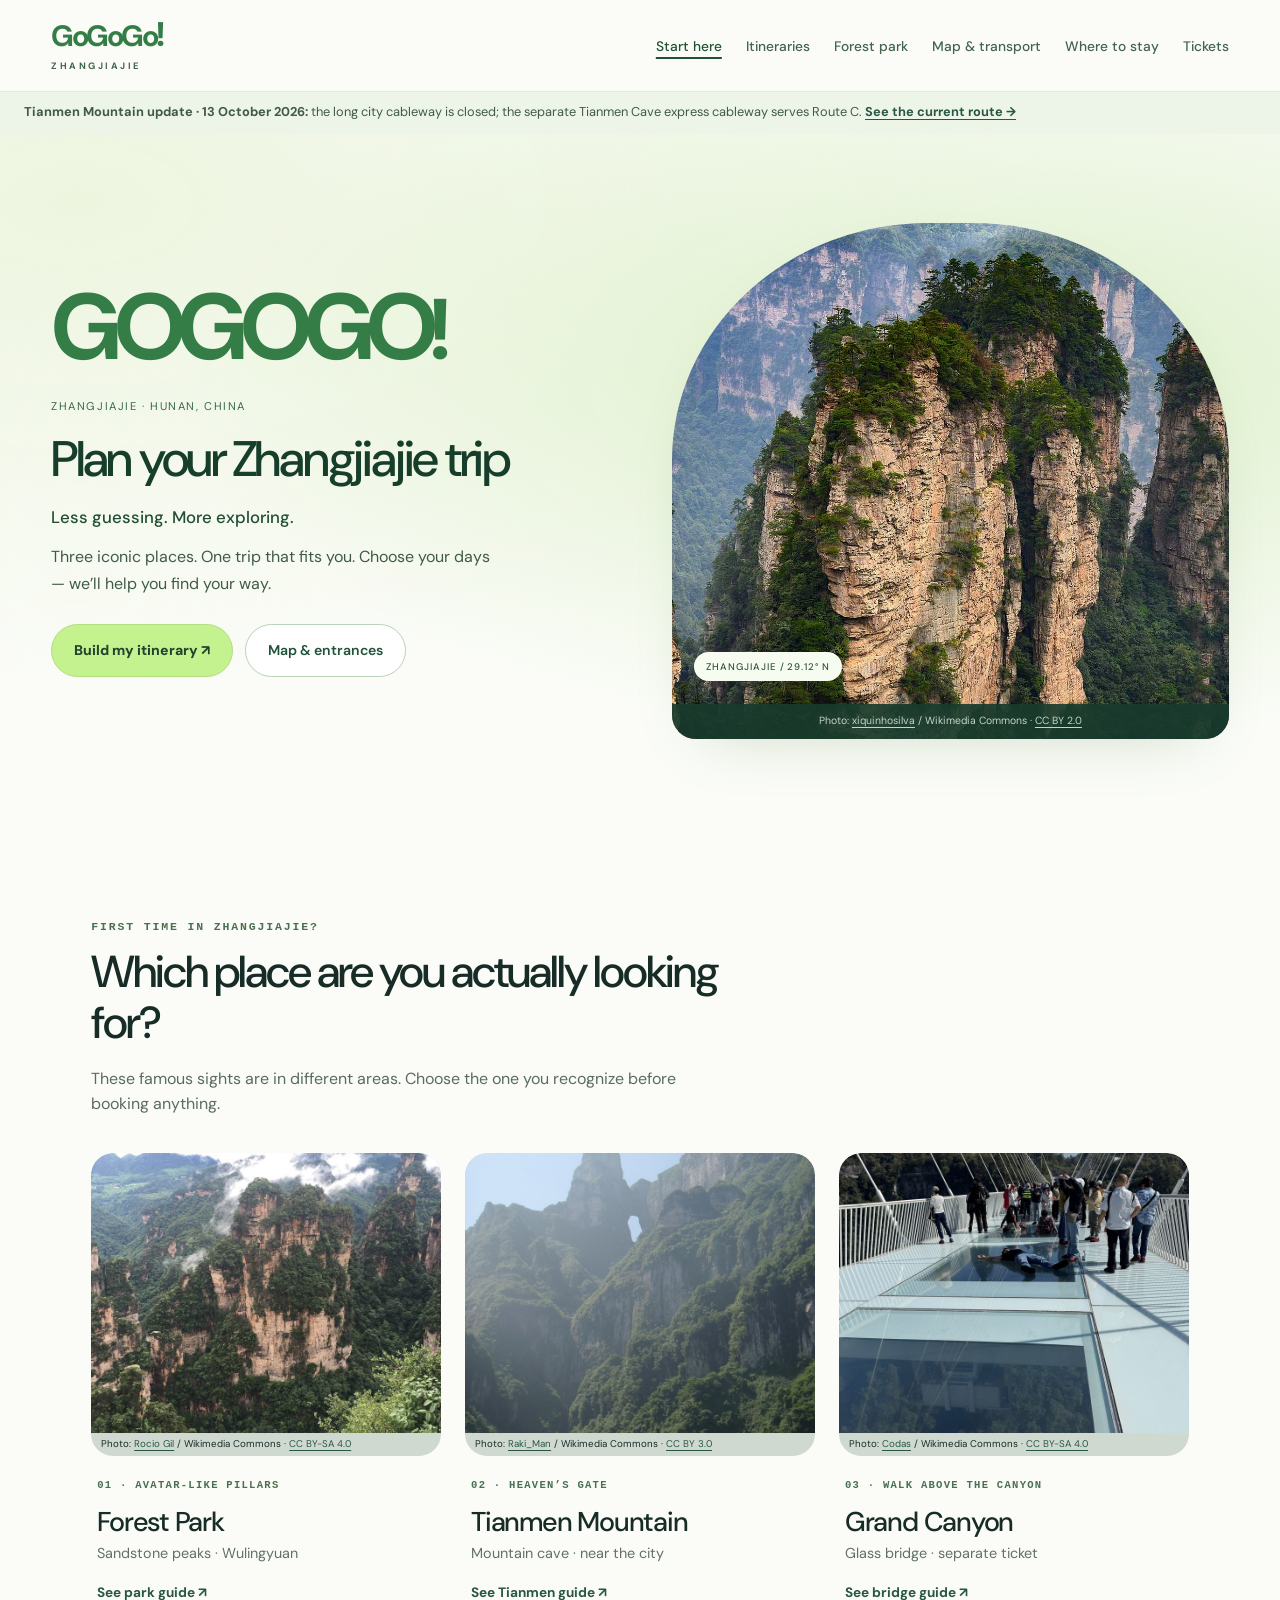
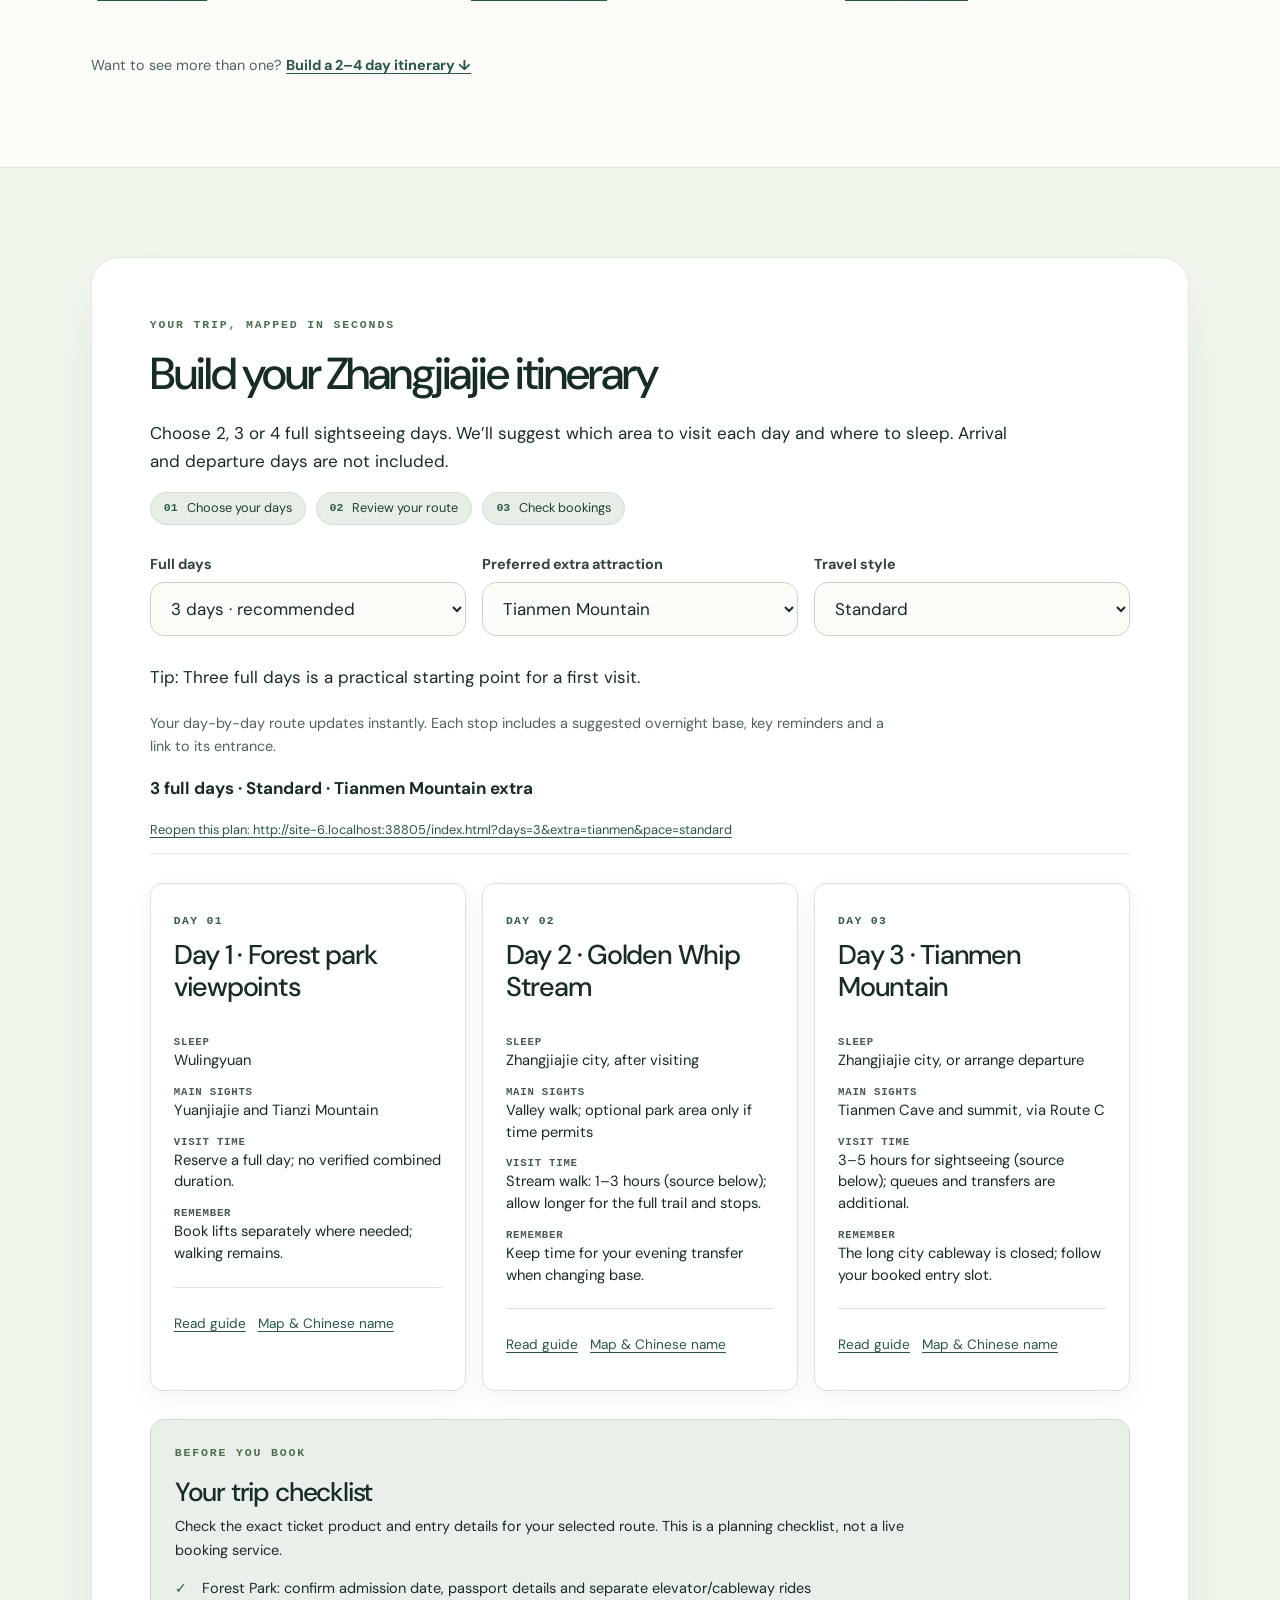
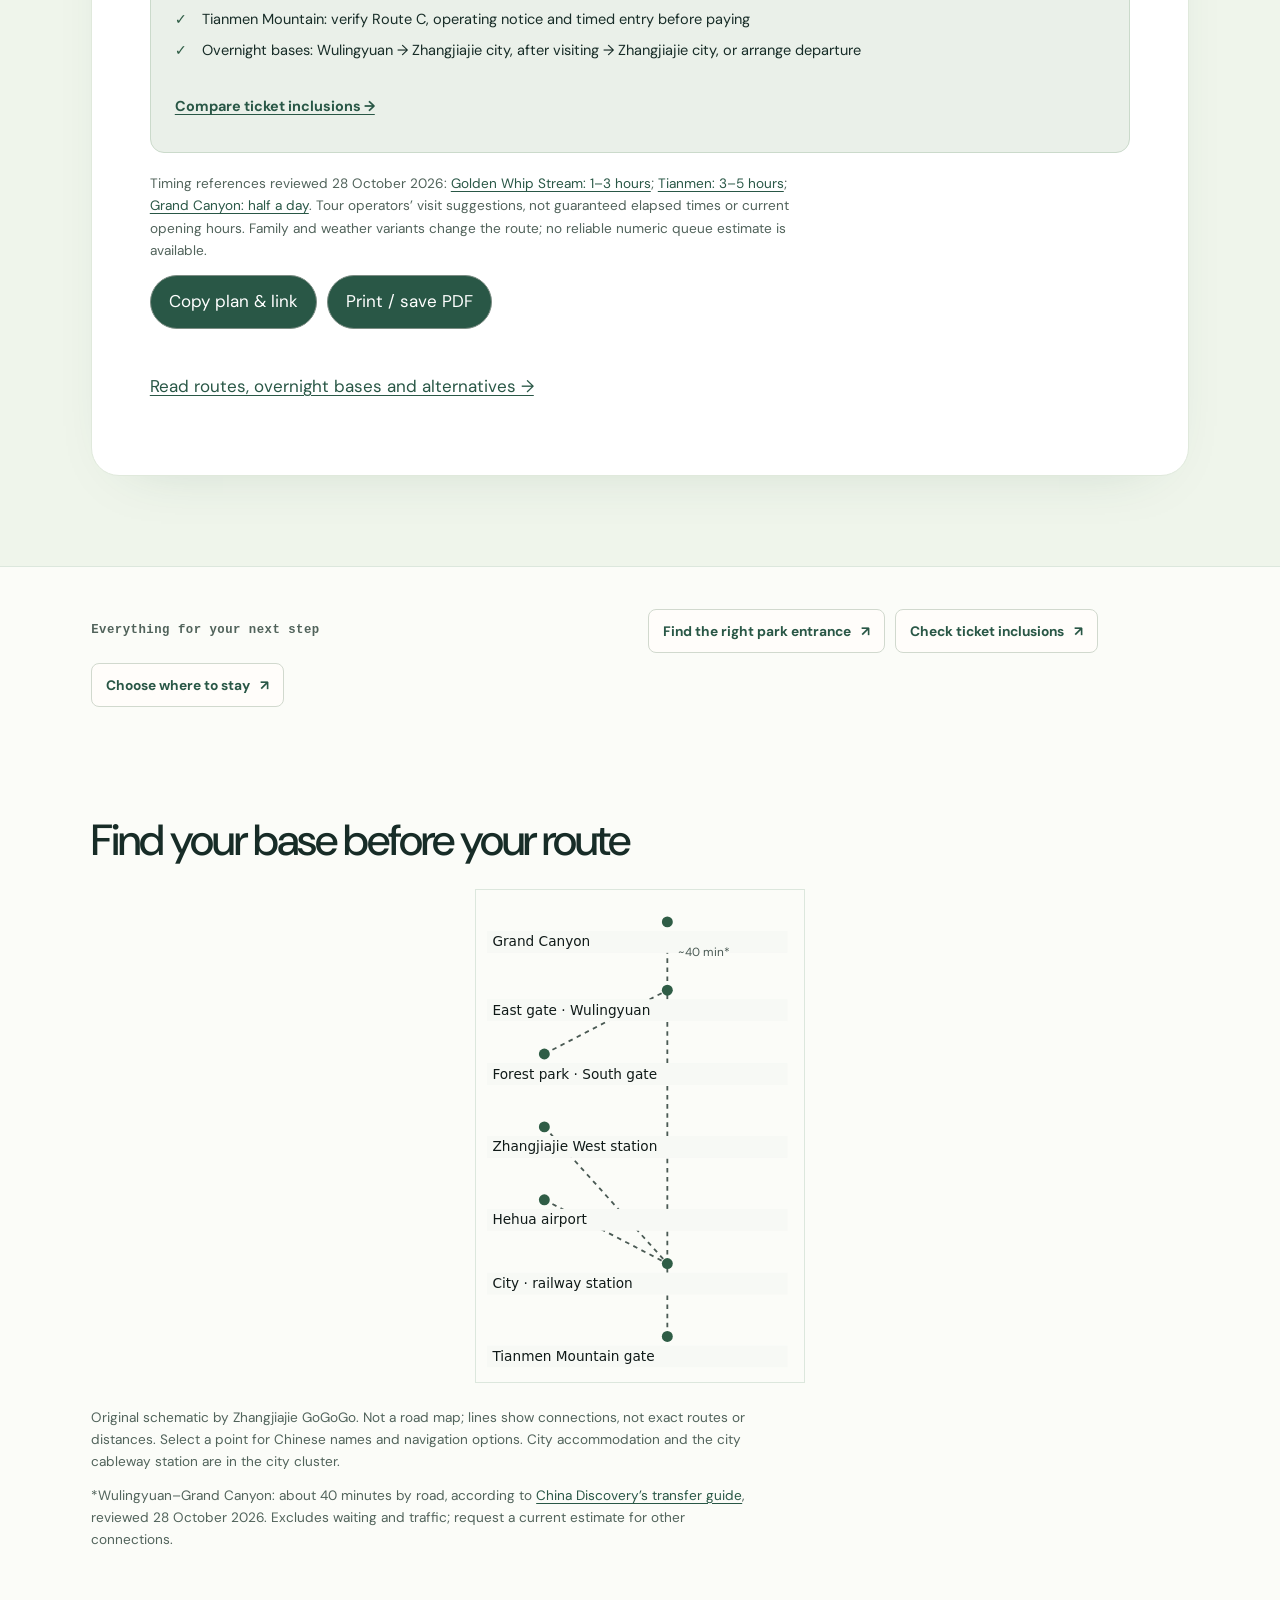
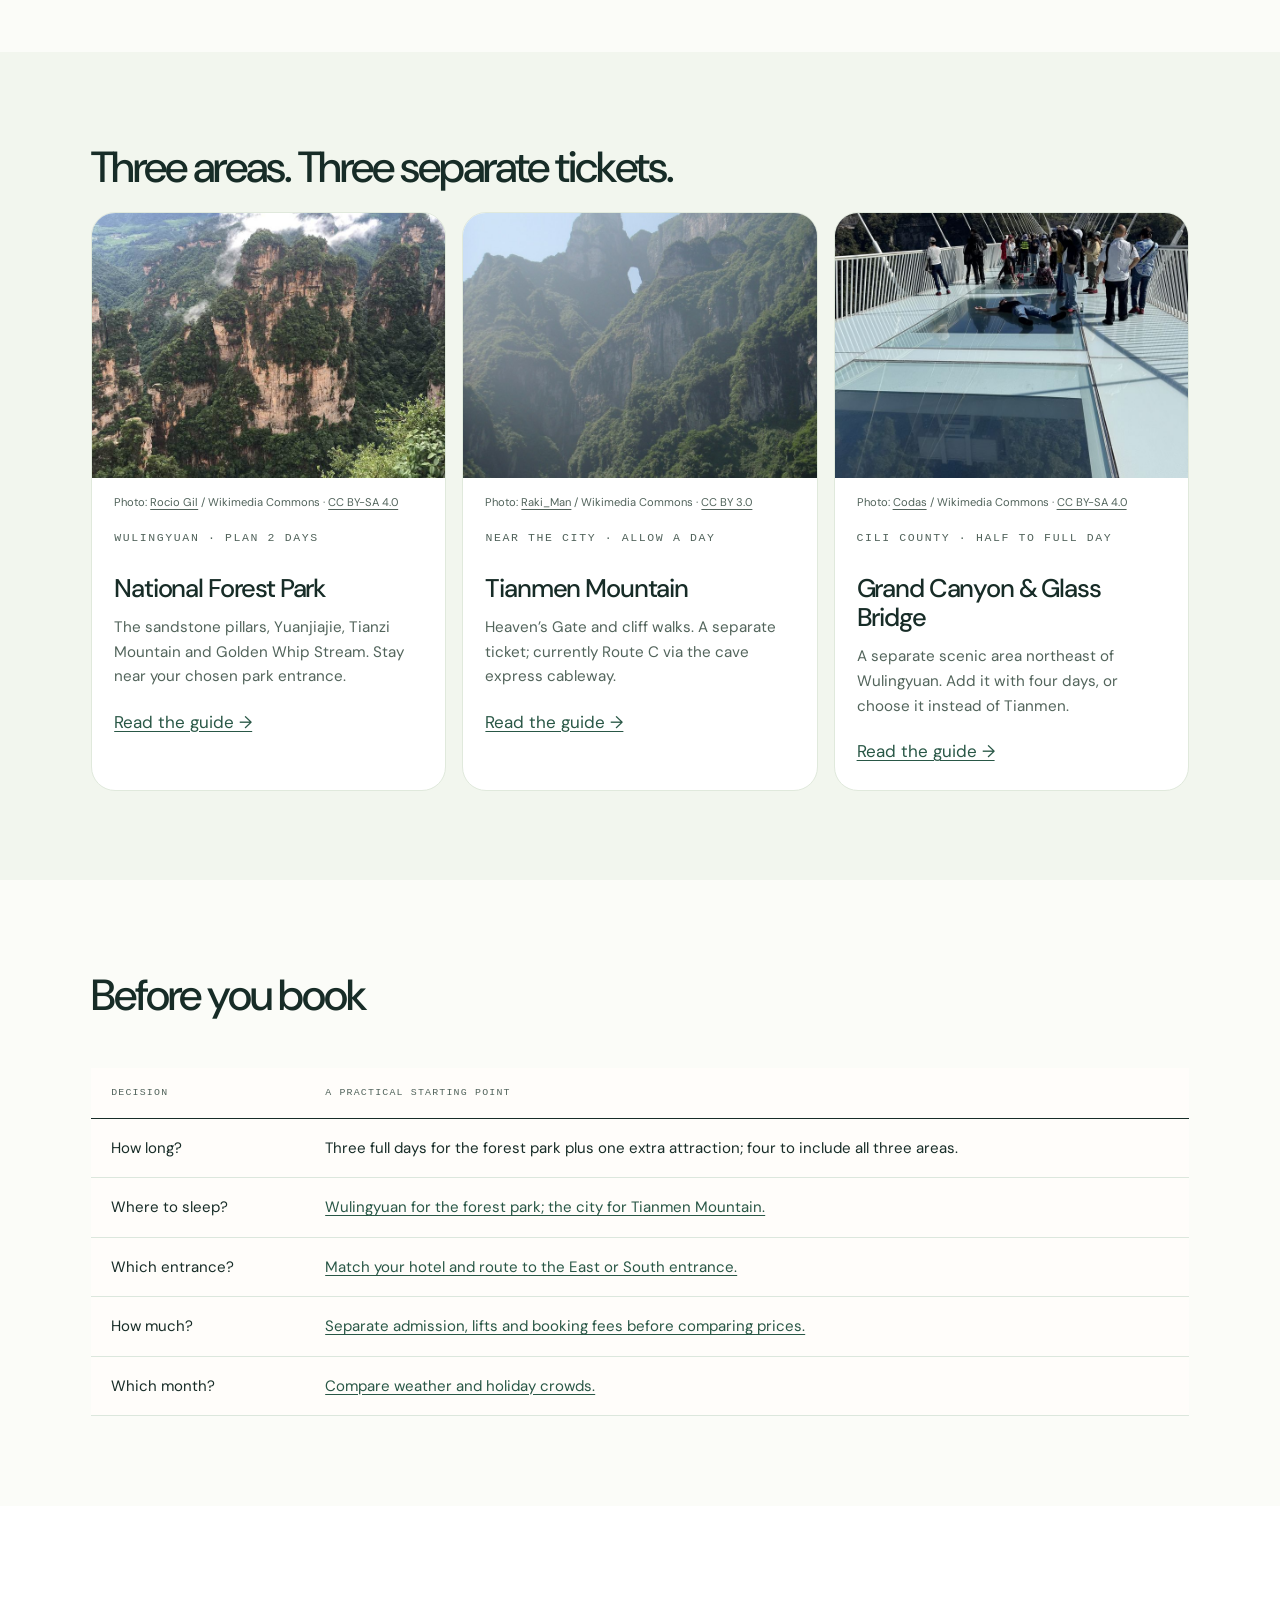
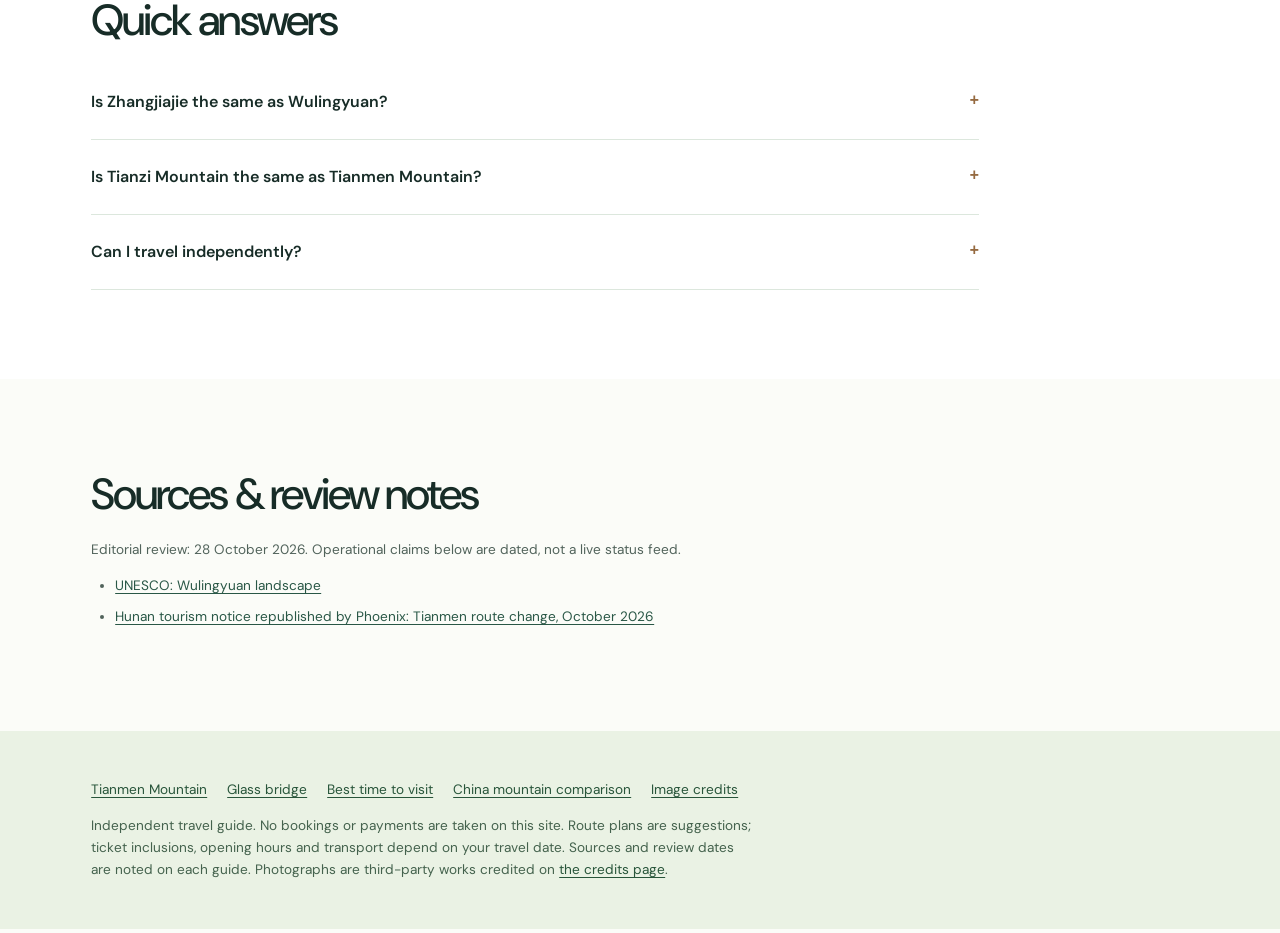
==== commit 334137f0: "Lighten GoGoGo homepage with soft green surfaces and focused hero" ====
--- a/index.html
+++ b/index.html
@@ -1,2 +1,2 @@
 <!DOCTYPE html>
-<html lang="en"><head><meta charset="utf-8"><meta name="viewport" content="width=device-width,initial-scale=1"><title>Zhangjiajie Travel Guide & Trip Planner | Zhangjiajie GoGoGo</title><meta name="description" content="Plan an independent Zhangjiajie trip: compare three scenic areas, choose a 2–4 day itinerary, find park entrances and decide where to stay."><!-- HOST_META --><link rel="icon" href="favicon.svg" type="image/svg+xml"><meta property="og:type" content="website"><meta property="og:title" content="Zhangjiajie GoGoGo | Less Guessing. More Exploring."><meta property="og:description" content="Plan an independent Zhangjiajie trip: compare three scenic areas, choose a 2–4 day itinerary, find park entrances and decide where to stay."><meta property="og:image" content="img/og-zhangjiajie.jpg"><link rel="stylesheet" href="assets/site.css"><link rel="stylesheet" href="assets/editorial-home.css"><script defer src="assets/site.js"></script><script type="application/ld+json">{"@context": "https://schema.org", "@type": "WebPage", "name": "Zhangjiajie Travel Guide & Trip Planner | Zhangjiajie GoGoGo", "description": "Plan an independent Zhangjiajie trip: compare three scenic areas, choose a 2\u20134 day itinerary, find park entrances and decide where to stay.", "inLanguage": "en"}</script></head><body class="planner-page home-page"><a class="skip" href="#main">Skip to content</a><nav class="nav" aria-label="Main navigation"><div class="nav-in"><a class="brand" href="#main" aria-label="GoGoGo! Zhangjiajie travel home"><span class="brand-wordmark">GoGoGo<span class="brand-bang">!</span></span><span class="brand-place">ZHANGJIAJIE</span></a><ul><li><a href="#main" aria-current="page">Start here</a></li><li><a href="zhangjiajie-itinerary.html">Itineraries</a></li><li><a href="zhangjiajie-national-forest-park.html">Forest park</a></li><li><a href="zhangjiajie-map-transport.html">Map & transport</a></li><li><a href="where-to-stay-in-zhangjiajie.html">Where to stay</a></li><li><a href="zhangjiajie-tickets-prices.html">Tickets</a></li></ul></div></nav><aside class="alert"><p><strong>Tianmen Mountain update · 13 October 2026:</strong> the long city cableway is closed; the separate Tianmen Cave express cableway serves Route C. <a href="tianmen-mountain.html">See the current route →</a></p></aside><header class="hero"><div class="hero-inner home-hero"><div><div class="hero-brand hero-brand-green" aria-label="GOGOGO!"><span>GO</span><span>GO</span><span>GO<em>!</em></span></div><span class="mono eyebrow">ZHANGJIAJIE · HUNAN, CHINA</span><h1>Plan your Zhangjiajie trip</h1><p><strong>Less guessing. More exploring.</strong> Avatar mountains, Heaven’s Gate and the Glass Bridge are three different places. Pick your days, compare tickets and find the right starting point.</p><div class="quick"><a href="#planner">Build my itinerary ↗</a><a href="zhangjiajie-map-transport.html">Map & entrances</a><a href="zhangjiajie-tickets-prices.html">Tickets</a><a href="where-to-stay-in-zhangjiajie.html">Where to stay</a></div></div><figure class="photo"><img fetchpriority="high" src="img/hero-zhangjiajie.jpg" width="1600" height="1000" alt="Sandstone pillars in Zhangjiajie National Forest Park, the pinnacles behind the floating mountains in Avatar"><figcaption>Photo: <a href="https://commons.wikimedia.org/wiki/File:Avatar_World_38005-Zhangjiajie_(49046812088).jpg">xiquinhosilva</a> / Wikimedia Commons &middot; <a href="https://creativecommons.org/licenses/by/2.0/">CC BY 2.0</a></figcaption></figure></div></header><main id="main"><section class="choose-first" aria-labelledby="choose-title"><div class="wrap"><div class="choose-heading"><span class="mono kicker">First time in Zhangjiajie?</span><h2 id="choose-title">Which place are you actually looking for?</h2><p>These famous sights are in different areas. Choose the one you recognize before booking anything.</p></div><div class="choose-grid"><article class="choose-tile"><figure class="photo"><img src="img/card-overview.jpg" width="800" height="1000" alt="Rock formations below the Bailong elevator in the Yuanjiajie scenic area" loading="lazy" decoding="async"><figcaption>Photo: <a href="https://commons.wikimedia.org/wiki/File:Stunning_rock_formations_from_the_top_of_Bailong_(%E7%99%BD%E9%BE%99),_in_the_Yuanjiajie_%EF%BC%88%E8%A2%81%E5%AE%B6%E7%95%8C%EF%BC%89scenic_area.jpg">Rocio Gil</a> / Wikimedia Commons &middot; <a href="https://creativecommons.org/licenses/by-sa/4.0/">CC BY-SA 4.0</a></figcaption></figure><div class="choose-body"><span class="choose-index">01 · Avatar-like pillars</span><h3>Forest Park</h3><p>Sandstone peaks · Wulingyuan</p><a class="choose-link" href="zhangjiajie-national-forest-park.html">See park guide ↗</a></div></article><article class="choose-tile"><figure class="photo"><img src="img/card-tianmen.jpg" width="800" height="1000" alt="Tianmen Cave seen from the valley side" loading="lazy" decoding="async"><figcaption>Photo: <a href="https://commons.wikimedia.org/wiki/File:Tianmen_Cave_-_panoramio.jpg">Raki_Man</a> / Wikimedia Commons &middot; <a href="https://creativecommons.org/licenses/by/3.0/">CC BY 3.0</a></figcaption></figure><div class="choose-body"><span class="choose-index">02 · Heaven’s Gate</span><h3>Tianmen Mountain</h3><p>Mountain cave · near the city</p><a class="choose-link" href="tianmen-mountain.html">See Tianmen guide ↗</a></div></article><article class="choose-tile"><figure class="photo"><img src="img/card-bridge.jpg" width="800" height="1000" alt="Visitors crossing the Zhangjiajie Glass Bridge" loading="lazy" decoding="async"><figcaption>Photo: <a href="https://commons.wikimedia.org/wiki/File:Zhangjiajie_Glass_Bridge_03.jpg">Codas</a> / Wikimedia Commons &middot; <a href="https://creativecommons.org/licenses/by-sa/4.0/">CC BY-SA 4.0</a></figcaption></figure><div class="choose-body"><span class="choose-index">03 · Walk above the canyon</span><h3>Grand Canyon</h3><p>Glass bridge · separate ticket</p><a class="choose-link" href="zhangjiajie-glass-bridge.html">See bridge guide ↗</a></div></article></div><p class="choose-foot">Want to see more than one? <a href="#planner">Build a 2–4 day itinerary ↓</a></p></div></section><section id="planner" class="tint"><div class="wrap"><div class="planner"><span class="mono kicker">Your trip, mapped in seconds</span><h2>Build your Zhangjiajie itinerary</h2><p>Choose 2, 3 or 4 full sightseeing days. We’ll suggest which area to visit each day and where to sleep. Arrival and departure days are not included.</p><div class="planner-steps" aria-label="Trip planning steps"><span><b>01</b> Choose your days</span><span><b>02</b> Review your route</span><span><b>03</b> Check bookings</span></div><div class="fields"><div><label for="days">Full days</label><select id="days"><option value="2">2 days · highlights</option><option value="3" selected>3 days · recommended</option><option value="4">4 days · all three areas</option></select></div><div><label for="extra">Preferred extra attraction</label><select id="extra"><option value="tianmen">Tianmen Mountain</option><option value="canyon">Glass Bridge &amp; Grand Canyon</option></select></div><div><label for="pace">Travel style</label><select id="pace"><option value="standard">Standard</option><option value="family">Family / less walking</option><option value="rain">Rainy weather</option></select></div></div><p id="extra-note" hidden>Four days includes both extra attractions; your preference is kept for shorter trips.</p><p class="plan-hint">Tip: Three full days is a practical starting point for a first visit.</p><p class="planner-intro">Your day-by-day route updates instantly. Each stop includes a suggested overnight base, key reminders and a link to its entrance.</p><p id="plan-summary" class="plan-summary">3 full days · Standard · Tianmen Mountain extra</p><p id="plan-link" class="plan-link"></p><div id="plan-result" class="result" aria-live="polite"><ol class="plan-days"><li><h3>Day 1 · Forest park viewpoints</h3><dl><dt>Sleep</dt><dd>Wulingyuan</dd><dt>Main sights</dt><dd>Yuanjiajie and Tianzi Mountain</dd><dt>Visit time</dt><dd>Reserve a full day; no verified combined duration.</dd><dt>Remember</dt><dd>Book lifts separately where needed; walking remains.</dd></dl><p class="day-links"><a href="zhangjiajie-national-forest-park.html">Read guide</a><a href="zhangjiajie-map-transport.html?days=3&amp;extra=tianmen&amp;pace=standard#place-3">Map &amp; Chinese name</a></p></li><li><h3>Day 2 · Golden Whip Stream</h3><dl><dt>Sleep</dt><dd>Zhangjiajie city, after visiting</dd><dt>Main sights</dt><dd>Valley walk; optional park area only if time permits</dd><dt>Visit time</dt><dd>Stream walk: 1–3 hours (source below); allow longer for the full trail and stops.</dd><dt>Remember</dt><dd>Arrange the evening base transfer.</dd></dl><p class="day-links"><a href="zhangjiajie-national-forest-park.html">Read guide</a><a href="zhangjiajie-map-transport.html?days=3&amp;extra=tianmen&amp;pace=standard#place-4">Map &amp; Chinese name</a></p></li><li><h3>Day 3 · Tianmen Mountain</h3><dl><dt>Sleep</dt><dd>Zhangjiajie city, or arrange departure</dd><dt>Main sights</dt><dd>Tianmen Cave and summit, via Route C</dd><dt>Visit time</dt><dd>3–5 hours for sightseeing (source below); allow extra for queues and transfers.</dd><dt>Remember</dt><dd>The long city cableway is closed; follow your booked entry slot.</dd></dl><p class="day-links"><a href="tianmen-mountain.html">Read guide</a><a href="zhangjiajie-map-transport.html?days=3&amp;extra=tianmen&amp;pace=standard#place-6">Map &amp; Chinese name</a></p></li></ol></div><div class="booking-checklist" aria-labelledby="booking-title"><div class="booking-heading"><span class="mono kicker">Before you book</span><h3 id="booking-title">Your trip checklist</h3><p>Check the exact ticket product and entry details for your selected route. This is a planning checklist, not a live booking service.</p></div><ul id="booking-items" aria-live="polite"><li>Forest Park: passport, entry date and optional elevator/cableway</li><li>Tianmen Mountain: Route C and the booked time slot</li><li>Hotels: Wulingyuan first, then Zhangjiajie city</li></ul><a class="booking-guide" href="zhangjiajie-tickets-prices.html">Compare ticket inclusions →</a></div><p class="source timing-references">Timing references reviewed 28 October 2026: <a href="https://www.chinadiscovery.com/hunan/zhangjiajie/golden-whip-stream.html">Golden Whip Stream: 1–3 hours</a>; <a href="https://www.chinadiscovery.com/hunan/zhangjiajie/tianmen-mountain.html">Tianmen: 3–5 hours</a>; <a href="https://www.travelchinaguide.com/attraction/hunan/zhangjiajie/grand-canyon.htm">Grand Canyon: half a day</a>. Tour operators’ visit suggestions, not guaranteed elapsed times or current opening hours. Family and weather variants change the route; no reliable numeric queue estimate is available.</p><div class="plan-actions"><button id="copy-plan" type="button">Copy plan &amp; link</button><button id="print-plan" type="button">Print / save PDF</button></div><span id="copy-status" class="copy-status" role="status"></span><noscript><p>The default three-day plan is above. Alternative routes are available on the itinerary page.</p></noscript><p class="route-link"><a href="zhangjiajie-itinerary.html">Read routes, overnight bases and alternatives →</a></p></div></div></section><nav class="decision-nav" aria-label="Plan your next step"><p class="decision-nav-title">Everything for your next step</p><a href="zhangjiajie-map-transport.html">Find the right park entrance <span aria-hidden="true">↗</span></a><a href="zhangjiajie-tickets-prices.html">Check ticket inclusions <span aria-hidden="true">↗</span></a><a href="where-to-stay-in-zhangjiajie.html">Choose where to stay <span aria-hidden="true">↗</span></a></nav><section id="area-map" class="map-preview"><div class="wrap content"><h2>Find your base before your route</h2><svg class="area-map" viewBox="0 0 360 540" role="img" aria-label="Schematic of Zhangjiajie: forest park northwest, Grand Canyon northeast, city and Tianmen south. Not to scale."><title>Three areas and arrival points — not to scale</title><path d="M210 35V490 M75 180L210 110 M75 260L210 410 M75 340L210 410" fill="none" stroke="#4A5A54" stroke-width="2" stroke-dasharray="5 5"/><a href="zhangjiajie-map-transport.html#place-4"><circle cx="75" cy="180" r="6" fill="#2F5D46"/><rect x="12" y="190" width="330" height="24" fill="#F7F9F5"/><text x="18" y="207" fill="#101A18" font-size="15" font-family="system-ui,sans-serif">Forest park · South gate</text></a><a href="zhangjiajie-map-transport.html#place-3"><circle cx="210" cy="110" r="6" fill="#2F5D46"/><rect x="12" y="120" width="330" height="24" fill="#F7F9F5"/><text x="18" y="137" fill="#101A18" font-size="15" font-family="system-ui,sans-serif">East gate · Wulingyuan</text></a><a href="zhangjiajie-map-transport.html#place-7"><circle cx="210" cy="35" r="6" fill="#2F5D46"/><rect x="12" y="45" width="330" height="24" fill="#F7F9F5"/><text x="18" y="62" fill="#101A18" font-size="15" font-family="system-ui,sans-serif">Grand Canyon</text></a><a href="zhangjiajie-map-transport.html#place-8"><circle cx="75" cy="260" r="6" fill="#2F5D46"/><rect x="12" y="270" width="330" height="24" fill="#F7F9F5"/><text x="18" y="287" fill="#101A18" font-size="15" font-family="system-ui,sans-serif">Zhangjiajie West station</text></a><a href="zhangjiajie-map-transport.html#place-10"><circle cx="75" cy="340" r="6" fill="#2F5D46"/><rect x="12" y="350" width="330" height="24" fill="#F7F9F5"/><text x="18" y="367" fill="#101A18" font-size="15" font-family="system-ui,sans-serif">Hehua airport</text></a><a href="zhangjiajie-map-transport.html#place-9"><circle cx="210" cy="410" r="6" fill="#2F5D46"/><rect x="12" y="420" width="330" height="24" fill="#F7F9F5"/><text x="18" y="437" fill="#101A18" font-size="15" font-family="system-ui,sans-serif">City · railway station</text></a><a href="zhangjiajie-map-transport.html#place-6"><circle cx="210" cy="490" r="6" fill="#2F5D46"/><rect x="12" y="500" width="330" height="24" fill="#F7F9F5"/><text x="18" y="517" fill="#101A18" font-size="15" font-family="system-ui,sans-serif">Tianmen Mountain gate</text></a><text x="222" y="72" fill="#4A5A54" font-size="13">~40 min*</text></svg><p class="source">Original schematic by Zhangjiajie GoGoGo. Not a road map; lines show connections, not exact routes or distances. Select a point for Chinese names and navigation options. City accommodation and the city cableway station are in the city cluster.</p><p class="source">*Wulingyuan–Grand Canyon: about 40 minutes by road, according to <a href="https://www.chinadiscovery.com/hunan/zhangjiajie/zhangjiajie-glass-bridge.html">China Discovery’s transfer guide</a>, reviewed 28 October 2026. Excludes waiting and traffic; request a current estimate for other connections.</p></div></section><section id="areas"><div class="wrap content"><h2>Three areas. Three separate tickets.</h2><div class="grid"><article class="card"><figure class="photo"><img src="img/card-overview.jpg" width="800" height="1000" alt="Rock formations below the Bailong elevator in the Yuanjiajie scenic area" loading="lazy" decoding="async"><figcaption>Photo: <a href="https://commons.wikimedia.org/wiki/File:Stunning_rock_formations_from_the_top_of_Bailong_(%E7%99%BD%E9%BE%99),_in_the_Yuanjiajie_%EF%BC%88%E8%A2%81%E5%AE%B6%E7%95%8C%EF%BC%89scenic_area.jpg">Rocio Gil</a> / Wikimedia Commons &middot; <a href="https://creativecommons.org/licenses/by-sa/4.0/">CC BY-SA 4.0</a></figcaption></figure><span class="mono">Wulingyuan · plan 2 days</span><h3>National Forest Park</h3><p>The sandstone pillars, Yuanjiajie, Tianzi Mountain and Golden Whip Stream. Stay near your chosen park entrance.</p><a href="zhangjiajie-national-forest-park.html">Read the guide →</a></article><article class="card"><figure class="photo"><img src="img/card-tianmen.jpg" width="800" height="1000" alt="Tianmen Cave seen from the valley side" loading="lazy" decoding="async"><figcaption>Photo: <a href="https://commons.wikimedia.org/wiki/File:Tianmen_Cave_-_panoramio.jpg">Raki_Man</a> / Wikimedia Commons &middot; <a href="https://creativecommons.org/licenses/by/3.0/">CC BY 3.0</a></figcaption></figure><span class="mono">Near the city · allow a day</span><h3>Tianmen Mountain</h3><p>Heaven’s Gate and cliff walks. A separate ticket; currently Route C via the cave express cableway.</p><a href="tianmen-mountain.html">Read the guide →</a></article><article class="card"><figure class="photo"><img src="img/card-bridge.jpg" width="800" height="1000" alt="Visitors crossing the Zhangjiajie Glass Bridge" loading="lazy" decoding="async"><figcaption>Photo: <a href="https://commons.wikimedia.org/wiki/File:Zhangjiajie_Glass_Bridge_03.jpg">Codas</a> / Wikimedia Commons &middot; <a href="https://creativecommons.org/licenses/by-sa/4.0/">CC BY-SA 4.0</a></figcaption></figure><span class="mono">Cili County · half to full day</span><h3>Grand Canyon & Glass Bridge</h3><p>A separate scenic area northeast of Wulingyuan. Add it with four days, or choose it instead of Tianmen.</p><a href="zhangjiajie-glass-bridge.html">Read the guide →</a></article></div></div></section><section id="essentials"><div class="wrap content"><h2>Before you book</h2><div class="scroll-x"><table><thead><tr><th scope="col">Decision</th><th scope="col">A practical starting point</th></tr></thead><tbody><tr><td>How long?</td><td>Three full days for the forest park plus one extra attraction; four to include all three areas.</td></tr><tr><td>Where to sleep?</td><td><a href="where-to-stay-in-zhangjiajie.html">Wulingyuan for the forest park; the city for Tianmen Mountain.</a></td></tr><tr><td>Which entrance?</td><td><a href="zhangjiajie-national-forest-park.html#entrances">Match your hotel and route to the East or South entrance.</a></td></tr><tr><td>How much?</td><td><a href="zhangjiajie-tickets-prices.html">Separate admission, lifts and booking fees before comparing prices.</a></td></tr><tr><td>Which month?</td><td><a href="best-time-to-visit-zhangjiajie.html">Compare weather and holiday crowds.</a></td></tr></tbody></table></div></div></section><section id="faq"><div class="wrap content"><h2>Quick answers</h2><details><summary>Is Zhangjiajie the same as Wulingyuan?</summary><p>Zhangjiajie is the wider city destination. Wulingyuan is the scenic district and a common base for the forest park. Tianmen Mountain is near the city, outside the forest park.</p></details><details><summary>Is Tianzi Mountain the same as Tianmen Mountain?</summary><p>No. Tianzi Mountain is part of the Wulingyuan park visit; Tianmen Mountain needs a separate ticket and transfer.</p></details><details><summary>Can I travel independently?</summary><p>Yes. Keep your hotel and destination names in Chinese, reserve admission for your date and save the route offline before leaving your hotel.</p></details></div></section><section id="sources"><div class="wrap content"><h2>Sources & review notes</h2><p class="source">Editorial review: 28 October 2026. Operational claims below are dated, not a live status feed.</p><ul class="source"><li><a href="https://whc.unesco.org/en/list/640/">UNESCO: Wulingyuan landscape</a></li><li><a href="https://hunan.ifeng.com/c/8xA4w8tD1DR">Hunan tourism notice republished by Phoenix: Tianmen route change, October 2026</a></li></ul></div></section></main><footer><div class="wrap"><nav aria-label="More guides"><a href="tianmen-mountain.html">Tianmen Mountain</a><a href="zhangjiajie-glass-bridge.html">Glass bridge</a><a href="best-time-to-visit-zhangjiajie.html">Best time to visit</a><a href="chinese-mountains.html">China mountain comparison</a><a href="credits.html">Image credits</a></nav><p>Independent travel guide. No bookings or payments are taken on this site. Route plans are suggestions; ticket inclusions, opening hours and transport depend on your travel date. Sources and review dates are noted on each guide. Photographs are third-party works credited on <a href="credits.html">the credits page</a>.</p></div></footer></body></html>
+<html lang="en"><head><meta charset="utf-8"><meta name="viewport" content="width=device-width,initial-scale=1"><title>Zhangjiajie Travel Guide & Trip Planner | Zhangjiajie GoGoGo</title><meta name="description" content="Plan an independent Zhangjiajie trip: compare three scenic areas, choose a 2–4 day itinerary, find park entrances and decide where to stay."><!-- HOST_META --><link rel="icon" href="favicon.svg" type="image/svg+xml"><meta property="og:type" content="website"><meta property="og:title" content="Zhangjiajie GoGoGo | Less Guessing. More Exploring."><meta property="og:description" content="Plan an independent Zhangjiajie trip: compare three scenic areas, choose a 2–4 day itinerary, find park entrances and decide where to stay."><meta property="og:image" content="img/og-zhangjiajie.jpg"><link rel="stylesheet" href="assets/site.css"><link rel="stylesheet" href="assets/editorial-home.css"><script defer src="assets/site.js"></script><script type="application/ld+json">{"@context": "https://schema.org", "@type": "WebPage", "name": "Zhangjiajie Travel Guide & Trip Planner | Zhangjiajie GoGoGo", "description": "Plan an independent Zhangjiajie trip: compare three scenic areas, choose a 2\u20134 day itinerary, find park entrances and decide where to stay.", "inLanguage": "en"}</script></head><body class="planner-page home-page"><a class="skip" href="#main">Skip to content</a><nav class="nav" aria-label="Main navigation"><div class="nav-in"><a class="brand" href="#main" aria-label="GoGoGo! Zhangjiajie travel home"><span class="brand-wordmark">GoGoGo<span class="brand-bang">!</span></span><span class="brand-place">ZHANGJIAJIE</span></a><ul><li><a href="#main" aria-current="page">Start here</a></li><li><a href="zhangjiajie-itinerary.html">Itineraries</a></li><li><a href="zhangjiajie-national-forest-park.html">Forest park</a></li><li><a href="zhangjiajie-map-transport.html">Map & transport</a></li><li><a href="where-to-stay-in-zhangjiajie.html">Where to stay</a></li><li><a href="zhangjiajie-tickets-prices.html">Tickets</a></li></ul></div></nav><aside class="alert"><p><strong>Tianmen Mountain update · 13 October 2026:</strong> the long city cableway is closed; the separate Tianmen Cave express cableway serves Route C. <a href="tianmen-mountain.html">See the current route →</a></p></aside><header class="hero"><div class="hero-inner home-hero"><div><div class="hero-brand hero-brand-green" aria-label="GOGOGO!"><span>GO</span><span>GO</span><span>GO<em>!</em></span></div><span class="mono eyebrow">ZHANGJIAJIE · HUNAN, CHINA</span><h1>Plan your Zhangjiajie trip</h1><p><strong>Less guessing. More exploring.</strong> Three iconic places. One trip that fits you. Choose your days — we’ll help you find your way.</p><div class="quick"><a href="#planner">Build my itinerary ↗</a><a href="zhangjiajie-map-transport.html">Map & entrances</a></div></div><figure class="photo"><img fetchpriority="high" src="img/hero-zhangjiajie.jpg" width="1600" height="1000" alt="Sandstone pillars in Zhangjiajie National Forest Park, the pinnacles behind the floating mountains in Avatar"><figcaption>Photo: <a href="https://commons.wikimedia.org/wiki/File:Avatar_World_38005-Zhangjiajie_(49046812088).jpg">xiquinhosilva</a> / Wikimedia Commons &middot; <a href="https://creativecommons.org/licenses/by/2.0/">CC BY 2.0</a></figcaption></figure></div></header><main id="main"><section class="choose-first" aria-labelledby="choose-title"><div class="wrap"><div class="choose-heading"><span class="mono kicker">First time in Zhangjiajie?</span><h2 id="choose-title">Which place are you actually looking for?</h2><p>These famous sights are in different areas. Choose the one you recognize before booking anything.</p></div><div class="choose-grid"><article class="choose-tile"><figure class="photo"><img src="img/card-overview.jpg" width="800" height="1000" alt="Rock formations below the Bailong elevator in the Yuanjiajie scenic area" loading="lazy" decoding="async"><figcaption>Photo: <a href="https://commons.wikimedia.org/wiki/File:Stunning_rock_formations_from_the_top_of_Bailong_(%E7%99%BD%E9%BE%99),_in_the_Yuanjiajie_%EF%BC%88%E8%A2%81%E5%AE%B6%E7%95%8C%EF%BC%89scenic_area.jpg">Rocio Gil</a> / Wikimedia Commons &middot; <a href="https://creativecommons.org/licenses/by-sa/4.0/">CC BY-SA 4.0</a></figcaption></figure><div class="choose-body"><span class="choose-index">01 · Avatar-like pillars</span><h3>Forest Park</h3><p>Sandstone peaks · Wulingyuan</p><a class="choose-link" href="zhangjiajie-national-forest-park.html">See park guide ↗</a></div></article><article class="choose-tile"><figure class="photo"><img src="img/card-tianmen.jpg" width="800" height="1000" alt="Tianmen Cave seen from the valley side" loading="lazy" decoding="async"><figcaption>Photo: <a href="https://commons.wikimedia.org/wiki/File:Tianmen_Cave_-_panoramio.jpg">Raki_Man</a> / Wikimedia Commons &middot; <a href="https://creativecommons.org/licenses/by/3.0/">CC BY 3.0</a></figcaption></figure><div class="choose-body"><span class="choose-index">02 · Heaven’s Gate</span><h3>Tianmen Mountain</h3><p>Mountain cave · near the city</p><a class="choose-link" href="tianmen-mountain.html">See Tianmen guide ↗</a></div></article><article class="choose-tile"><figure class="photo"><img src="img/card-bridge.jpg" width="800" height="1000" alt="Visitors crossing the Zhangjiajie Glass Bridge" loading="lazy" decoding="async"><figcaption>Photo: <a href="https://commons.wikimedia.org/wiki/File:Zhangjiajie_Glass_Bridge_03.jpg">Codas</a> / Wikimedia Commons &middot; <a href="https://creativecommons.org/licenses/by-sa/4.0/">CC BY-SA 4.0</a></figcaption></figure><div class="choose-body"><span class="choose-index">03 · Walk above the canyon</span><h3>Grand Canyon</h3><p>Glass bridge · separate ticket</p><a class="choose-link" href="zhangjiajie-glass-bridge.html">See bridge guide ↗</a></div></article></div><p class="choose-foot">Want to see more than one? <a href="#planner">Build a 2–4 day itinerary ↓</a></p></div></section><section id="planner" class="tint"><div class="wrap"><div class="planner"><span class="mono kicker">Your trip, mapped in seconds</span><h2>Build your Zhangjiajie itinerary</h2><p>Choose 2, 3 or 4 full sightseeing days. We’ll suggest which area to visit each day and where to sleep. Arrival and departure days are not included.</p><div class="planner-steps" aria-label="Trip planning steps"><span><b>01</b> Choose your days</span><span><b>02</b> Review your route</span><span><b>03</b> Check bookings</span></div><div class="fields"><div><label for="days">Full days</label><select id="days"><option value="2">2 days · highlights</option><option value="3" selected>3 days · recommended</option><option value="4">4 days · all three areas</option></select></div><div><label for="extra">Preferred extra attraction</label><select id="extra"><option value="tianmen">Tianmen Mountain</option><option value="canyon">Glass Bridge &amp; Grand Canyon</option></select></div><div><label for="pace">Travel style</label><select id="pace"><option value="standard">Standard</option><option value="family">Family / less walking</option><option value="rain">Rainy weather</option></select></div></div><p id="extra-note" hidden>Four days includes both extra attractions; your preference is kept for shorter trips.</p><p class="plan-hint">Tip: Three full days is a practical starting point for a first visit.</p><p class="planner-intro">Your day-by-day route updates instantly. Each stop includes a suggested overnight base, key reminders and a link to its entrance.</p><p id="plan-summary" class="plan-summary">3 full days · Standard · Tianmen Mountain extra</p><p id="plan-link" class="plan-link"></p><div id="plan-result" class="result" aria-live="polite"><ol class="plan-days"><li><h3>Day 1 · Forest park viewpoints</h3><dl><dt>Sleep</dt><dd>Wulingyuan</dd><dt>Main sights</dt><dd>Yuanjiajie and Tianzi Mountain</dd><dt>Visit time</dt><dd>Reserve a full day; no verified combined duration.</dd><dt>Remember</dt><dd>Book lifts separately where needed; walking remains.</dd></dl><p class="day-links"><a href="zhangjiajie-national-forest-park.html">Read guide</a><a href="zhangjiajie-map-transport.html?days=3&amp;extra=tianmen&amp;pace=standard#place-3">Map &amp; Chinese name</a></p></li><li><h3>Day 2 · Golden Whip Stream</h3><dl><dt>Sleep</dt><dd>Zhangjiajie city, after visiting</dd><dt>Main sights</dt><dd>Valley walk; optional park area only if time permits</dd><dt>Visit time</dt><dd>Stream walk: 1–3 hours (source below); allow longer for the full trail and stops.</dd><dt>Remember</dt><dd>Arrange the evening base transfer.</dd></dl><p class="day-links"><a href="zhangjiajie-national-forest-park.html">Read guide</a><a href="zhangjiajie-map-transport.html?days=3&amp;extra=tianmen&amp;pace=standard#place-4">Map &amp; Chinese name</a></p></li><li><h3>Day 3 · Tianmen Mountain</h3><dl><dt>Sleep</dt><dd>Zhangjiajie city, or arrange departure</dd><dt>Main sights</dt><dd>Tianmen Cave and summit, via Route C</dd><dt>Visit time</dt><dd>3–5 hours for sightseeing (source below); allow extra for queues and transfers.</dd><dt>Remember</dt><dd>The long city cableway is closed; follow your booked entry slot.</dd></dl><p class="day-links"><a href="tianmen-mountain.html">Read guide</a><a href="zhangjiajie-map-transport.html?days=3&amp;extra=tianmen&amp;pace=standard#place-6">Map &amp; Chinese name</a></p></li></ol></div><div class="booking-checklist" aria-labelledby="booking-title"><div class="booking-heading"><span class="mono kicker">Before you book</span><h3 id="booking-title">Your trip checklist</h3><p>Check the exact ticket product and entry details for your selected route. This is a planning checklist, not a live booking service.</p></div><ul id="booking-items" aria-live="polite"><li>Forest Park: passport, entry date and optional elevator/cableway</li><li>Tianmen Mountain: Route C and the booked time slot</li><li>Hotels: Wulingyuan first, then Zhangjiajie city</li></ul><a class="booking-guide" href="zhangjiajie-tickets-prices.html">Compare ticket inclusions →</a></div><p class="source timing-references">Timing references reviewed 28 October 2026: <a href="https://www.chinadiscovery.com/hunan/zhangjiajie/golden-whip-stream.html">Golden Whip Stream: 1–3 hours</a>; <a href="https://www.chinadiscovery.com/hunan/zhangjiajie/tianmen-mountain.html">Tianmen: 3–5 hours</a>; <a href="https://www.travelchinaguide.com/attraction/hunan/zhangjiajie/grand-canyon.htm">Grand Canyon: half a day</a>. Tour operators’ visit suggestions, not guaranteed elapsed times or current opening hours. Family and weather variants change the route; no reliable numeric queue estimate is available.</p><div class="plan-actions"><button id="copy-plan" type="button">Copy plan &amp; link</button><button id="print-plan" type="button">Print / save PDF</button></div><span id="copy-status" class="copy-status" role="status"></span><noscript><p>The default three-day plan is above. Alternative routes are available on the itinerary page.</p></noscript><p class="route-link"><a href="zhangjiajie-itinerary.html">Read routes, overnight bases and alternatives →</a></p></div></div></section><nav class="decision-nav" aria-label="Plan your next step"><p class="decision-nav-title">Everything for your next step</p><a href="zhangjiajie-map-transport.html">Find the right park entrance <span aria-hidden="true">↗</span></a><a href="zhangjiajie-tickets-prices.html">Check ticket inclusions <span aria-hidden="true">↗</span></a><a href="where-to-stay-in-zhangjiajie.html">Choose where to stay <span aria-hidden="true">↗</span></a></nav><section id="area-map" class="map-preview"><div class="wrap content"><h2>Find your base before your route</h2><svg class="area-map" viewBox="0 0 360 540" role="img" aria-label="Schematic of Zhangjiajie: forest park northwest, Grand Canyon northeast, city and Tianmen south. Not to scale."><title>Three areas and arrival points — not to scale</title><path d="M210 35V490 M75 180L210 110 M75 260L210 410 M75 340L210 410" fill="none" stroke="#4A5A54" stroke-width="2" stroke-dasharray="5 5"/><a href="zhangjiajie-map-transport.html#place-4"><circle cx="75" cy="180" r="6" fill="#2F5D46"/><rect x="12" y="190" width="330" height="24" fill="#F7F9F5"/><text x="18" y="207" fill="#101A18" font-size="15" font-family="system-ui,sans-serif">Forest park · South gate</text></a><a href="zhangjiajie-map-transport.html#place-3"><circle cx="210" cy="110" r="6" fill="#2F5D46"/><rect x="12" y="120" width="330" height="24" fill="#F7F9F5"/><text x="18" y="137" fill="#101A18" font-size="15" font-family="system-ui,sans-serif">East gate · Wulingyuan</text></a><a href="zhangjiajie-map-transport.html#place-7"><circle cx="210" cy="35" r="6" fill="#2F5D46"/><rect x="12" y="45" width="330" height="24" fill="#F7F9F5"/><text x="18" y="62" fill="#101A18" font-size="15" font-family="system-ui,sans-serif">Grand Canyon</text></a><a href="zhangjiajie-map-transport.html#place-8"><circle cx="75" cy="260" r="6" fill="#2F5D46"/><rect x="12" y="270" width="330" height="24" fill="#F7F9F5"/><text x="18" y="287" fill="#101A18" font-size="15" font-family="system-ui,sans-serif">Zhangjiajie West station</text></a><a href="zhangjiajie-map-transport.html#place-10"><circle cx="75" cy="340" r="6" fill="#2F5D46"/><rect x="12" y="350" width="330" height="24" fill="#F7F9F5"/><text x="18" y="367" fill="#101A18" font-size="15" font-family="system-ui,sans-serif">Hehua airport</text></a><a href="zhangjiajie-map-transport.html#place-9"><circle cx="210" cy="410" r="6" fill="#2F5D46"/><rect x="12" y="420" width="330" height="24" fill="#F7F9F5"/><text x="18" y="437" fill="#101A18" font-size="15" font-family="system-ui,sans-serif">City · railway station</text></a><a href="zhangjiajie-map-transport.html#place-6"><circle cx="210" cy="490" r="6" fill="#2F5D46"/><rect x="12" y="500" width="330" height="24" fill="#F7F9F5"/><text x="18" y="517" fill="#101A18" font-size="15" font-family="system-ui,sans-serif">Tianmen Mountain gate</text></a><text x="222" y="72" fill="#4A5A54" font-size="13">~40 min*</text></svg><p class="source">Original schematic by Zhangjiajie GoGoGo. Not a road map; lines show connections, not exact routes or distances. Select a point for Chinese names and navigation options. City accommodation and the city cableway station are in the city cluster.</p><p class="source">*Wulingyuan–Grand Canyon: about 40 minutes by road, according to <a href="https://www.chinadiscovery.com/hunan/zhangjiajie/zhangjiajie-glass-bridge.html">China Discovery’s transfer guide</a>, reviewed 28 October 2026. Excludes waiting and traffic; request a current estimate for other connections.</p></div></section><section id="areas"><div class="wrap content"><h2>Three areas. Three separate tickets.</h2><div class="grid"><article class="card"><figure class="photo"><img src="img/card-overview.jpg" width="800" height="1000" alt="Rock formations below the Bailong elevator in the Yuanjiajie scenic area" loading="lazy" decoding="async"><figcaption>Photo: <a href="https://commons.wikimedia.org/wiki/File:Stunning_rock_formations_from_the_top_of_Bailong_(%E7%99%BD%E9%BE%99),_in_the_Yuanjiajie_%EF%BC%88%E8%A2%81%E5%AE%B6%E7%95%8C%EF%BC%89scenic_area.jpg">Rocio Gil</a> / Wikimedia Commons &middot; <a href="https://creativecommons.org/licenses/by-sa/4.0/">CC BY-SA 4.0</a></figcaption></figure><span class="mono">Wulingyuan · plan 2 days</span><h3>National Forest Park</h3><p>The sandstone pillars, Yuanjiajie, Tianzi Mountain and Golden Whip Stream. Stay near your chosen park entrance.</p><a href="zhangjiajie-national-forest-park.html">Read the guide →</a></article><article class="card"><figure class="photo"><img src="img/card-tianmen.jpg" width="800" height="1000" alt="Tianmen Cave seen from the valley side" loading="lazy" decoding="async"><figcaption>Photo: <a href="https://commons.wikimedia.org/wiki/File:Tianmen_Cave_-_panoramio.jpg">Raki_Man</a> / Wikimedia Commons &middot; <a href="https://creativecommons.org/licenses/by/3.0/">CC BY 3.0</a></figcaption></figure><span class="mono">Near the city · allow a day</span><h3>Tianmen Mountain</h3><p>Heaven’s Gate and cliff walks. A separate ticket; currently Route C via the cave express cableway.</p><a href="tianmen-mountain.html">Read the guide →</a></article><article class="card"><figure class="photo"><img src="img/card-bridge.jpg" width="800" height="1000" alt="Visitors crossing the Zhangjiajie Glass Bridge" loading="lazy" decoding="async"><figcaption>Photo: <a href="https://commons.wikimedia.org/wiki/File:Zhangjiajie_Glass_Bridge_03.jpg">Codas</a> / Wikimedia Commons &middot; <a href="https://creativecommons.org/licenses/by-sa/4.0/">CC BY-SA 4.0</a></figcaption></figure><span class="mono">Cili County · half to full day</span><h3>Grand Canyon & Glass Bridge</h3><p>A separate scenic area northeast of Wulingyuan. Add it with four days, or choose it instead of Tianmen.</p><a href="zhangjiajie-glass-bridge.html">Read the guide →</a></article></div></div></section><section id="essentials"><div class="wrap content"><h2>Before you book</h2><div class="scroll-x"><table><thead><tr><th scope="col">Decision</th><th scope="col">A practical starting point</th></tr></thead><tbody><tr><td>How long?</td><td>Three full days for the forest park plus one extra attraction; four to include all three areas.</td></tr><tr><td>Where to sleep?</td><td><a href="where-to-stay-in-zhangjiajie.html">Wulingyuan for the forest park; the city for Tianmen Mountain.</a></td></tr><tr><td>Which entrance?</td><td><a href="zhangjiajie-national-forest-park.html#entrances">Match your hotel and route to the East or South entrance.</a></td></tr><tr><td>How much?</td><td><a href="zhangjiajie-tickets-prices.html">Separate admission, lifts and booking fees before comparing prices.</a></td></tr><tr><td>Which month?</td><td><a href="best-time-to-visit-zhangjiajie.html">Compare weather and holiday crowds.</a></td></tr></tbody></table></div></div></section><section id="faq"><div class="wrap content"><h2>Quick answers</h2><details><summary>Is Zhangjiajie the same as Wulingyuan?</summary><p>Zhangjiajie is the wider city destination. Wulingyuan is the scenic district and a common base for the forest park. Tianmen Mountain is near the city, outside the forest park.</p></details><details><summary>Is Tianzi Mountain the same as Tianmen Mountain?</summary><p>No. Tianzi Mountain is part of the Wulingyuan park visit; Tianmen Mountain needs a separate ticket and transfer.</p></details><details><summary>Can I travel independently?</summary><p>Yes. Keep your hotel and destination names in Chinese, reserve admission for your date and save the route offline before leaving your hotel.</p></details></div></section><section id="sources"><div class="wrap content"><h2>Sources & review notes</h2><p class="source">Editorial review: 28 October 2026. Operational claims below are dated, not a live status feed.</p><ul class="source"><li><a href="https://whc.unesco.org/en/list/640/">UNESCO: Wulingyuan landscape</a></li><li><a href="https://hunan.ifeng.com/c/8xA4w8tD1DR">Hunan tourism notice republished by Phoenix: Tianmen route change, October 2026</a></li></ul></div></section></main><footer><div class="wrap"><nav aria-label="More guides"><a href="tianmen-mountain.html">Tianmen Mountain</a><a href="zhangjiajie-glass-bridge.html">Glass bridge</a><a href="best-time-to-visit-zhangjiajie.html">Best time to visit</a><a href="chinese-mountains.html">China mountain comparison</a><a href="credits.html">Image credits</a></nav><p>Independent travel guide. No bookings or payments are taken on this site. Route plans are suggestions; ticket inclusions, opening hours and transport depend on your travel date. Sources and review dates are noted on each guide. Photographs are third-party works credited on <a href="credits.html">the credits page</a>.</p></div></footer></body></html>
--- a/assets/editorial-home.css
+++ b/assets/editorial-home.css
@@ -162,3 +162,97 @@
  .planner-page .hero-inner.home-hero>div{min-width:0}
  .planner-page .nav-in,.planner-page .quick{min-width:0;max-width:100%}
 }
+
+/* Light editorial hero: warm ivory + fresh forest-green brand, homepage only. */
+.planner-page.home-page .hero{background:#F7F8EF;color:#193E2D;border-bottom:1px solid #DDE6D7}
+.planner-page.home-page .home-hero h1{color:#173E2B}
+.planner-page.home-page .home-hero p{color:#405A4A;font-weight:400}
+.planner-page.home-page .home-hero p strong{color:#214D35}
+.planner-page.home-page .home-hero .eyebrow{color:#386A49}
+.planner-page.home-page .hero-brand.hero-brand-green,
+.planner-page.home-page .hero-brand.hero-brand-green>span,
+.planner-page.home-page .hero-brand.hero-brand-green>span:nth-child(2),
+.planner-page.home-page .hero-brand.hero-brand-green>span:nth-child(3),
+.planner-page.home-page .hero-brand.hero-brand-green em{color:#347D46}
+.planner-page.home-page .quick a{color:#20513A;background:#FFFFFF;border-color:#B9D2B8}
+.planner-page.home-page .quick a:hover{background:#E5F3DE;border-color:#579868}
+.planner-page.home-page .home-hero .quick a:first-child{background:#B8F36B!important;border-color:#93C85D!important;color:#173E2B!important}
+.planner-page.home-page .home-hero>.photo{box-shadow:0 15px 45px rgba(31,74,48,.12)}
+@media print{.planner-page.home-page .hero{background:#fff!important}}
+
+/* Airy GoGoGo · homepage only. Soft landscape light, clear task hierarchy.
+   Keep this scoped layer removable without changing the planner or guide pages. */
+body.planner-page.home-page{--paper:#fbfcf8;--rule:#dce7dd;background:var(--paper)}
+.home-page.planner-page h1,.home-page.planner-page h2,.home-page.planner-page h3{font-family:"DM Sans",system-ui,sans-serif;font-weight:500;letter-spacing:-.045em;line-height:1.15}
+.home-page.planner-page .nav{background:#fbfcf8;color:#234b34;border-bottom:1px solid #e2eadf}
+.home-page.planner-page .nav-in{padding-block:19px}
+.home-page.planner-page .nav .brand .brand-wordmark,.home-page.planner-page .nav .brand .brand-wordmark .brand-bang{color:#347d46}
+.home-page.planner-page .brand-place{color:#42634d!important}
+.home-page.planner-page .nav a:not(.brand){color:#42634d;font-size:.86rem}
+.home-page.planner-page .nav a:not(.brand):hover,.home-page.planner-page .nav a[aria-current="page"]{color:#205234;text-underline-offset:6px}
+.home-page.planner-page .alert{background:#edf5e8;border-color:transparent;color:#405a4a;font-size:.8rem;padding:10px 24px}
+.home-page.planner-page .hero{background:radial-gradient(ellipse at 78% 35%,#dcefc9 0,transparent 58%),radial-gradient(ellipse at 6% 10%,#edf5df 0,transparent 55%),#fbfcf8;border:0}
+.home-page.planner-page .hero-inner.home-hero{max-width:1320px;grid-template-columns:minmax(0,1fr) minmax(0,1fr);padding-block:clamp(60px,7vw,106px);gap:clamp(32px,5vw,80px)}
+.home-page.planner-page .hero-brand.hero-brand-green{font-size:clamp(3.2rem,7.3vw,7.1rem);letter-spacing:-.09em;margin-bottom:28px}
+.home-page.planner-page .home-hero .eyebrow{font-family:inherit;letter-spacing:.14em;font-size:.7rem;margin-bottom:16px}
+.home-page.planner-page .home-hero h1{font-size:clamp(2.4rem,3.9vw,3.8rem);max-width:15ch;line-height:1.12}
+.home-page.planner-page .home-hero p{font-size:1rem;line-height:1.7;max-width:40ch;margin-top:20px}
+.home-page.planner-page .home-hero p strong{font-family:inherit;font-size:1.05rem;font-weight:500}
+.home-page.planner-page .home-hero>.photo{min-height:450px;align-self:center;aspect-ratio:1.08;border-radius:46% 46% 24px 24px;overflow:hidden;box-shadow:0 24px 65px -34px #55854c55}
+.home-page.planner-page .home-hero>.photo img{border-radius:0;object-position:center}
+.home-page.planner-page .home-hero>.photo::after{top:auto;bottom:58px;left:22px;border-radius:100px;background:#f7fcf0;color:#2e5638;font-size:.6rem;letter-spacing:.1em}
+.home-page.planner-page .home-hero>.photo figcaption{width:100%;text-align:center;background:#183b2de8;padding:10px 14px;font-size:.65rem}
+.home-page.planner-page .quick{gap:12px;align-items:center}
+.home-page.planner-page .quick a{border-radius:100px;padding:14px 22px;min-height:48px;font-size:.88rem;box-shadow:none}
+.home-page.planner-page .home-hero .quick a:first-child{background:#c4f28f!important;border-color:#b3dd82!important;color:#21442d!important}
+.home-page.planner-page .quick a:hover{transform:translateY(-3px);box-shadow:0 8px 20px #345b3210}
+.home-page.planner-page .choose-first,.home-page.planner-page .map-preview,.home-page.planner-page #essentials,.home-page.planner-page #sources{background:#fbfcf8}
+.home-page.planner-page .choose-heading{max-width:640px;margin-bottom:36px}
+.home-page.planner-page .choose-heading h2{font-size:clamp(2rem,3.5vw,3rem);max-width:22ch}
+.home-page.planner-page .kicker,.home-page.planner-page .choose-index{color:#4a7051}
+.home-page.planner-page .choose-grid{gap:24px}
+.home-page.planner-page .choose-grid .choose-tile{background:transparent;border:0;border-radius:22px;overflow:hidden}
+.home-page.planner-page .choose-tile .photo{border-radius:22px;overflow:hidden}
+.home-page.planner-page .choose-tile .photo img{aspect-ratio:1.25}
+.home-page.planner-page .choose-body{padding:22px 6px}
+.home-page.planner-page .choose-body h3{font-size:1.7rem}
+.home-page.planner-page .choose-body .choose-link{padding-top:15px}
+.home-page.planner-page .choose-tile:hover{box-shadow:none;transform:translateY(-4px)}
+.home-page.planner-page #planner{background:#eff5eb}
+.home-page.planner-page #planner .planner{background:#fff;border:1px solid #e0e9dc;border-radius:28px;box-shadow:0 20px 60px -40px #28543e40}
+.home-page.planner-page #planner h2{font-size:clamp(2rem,3.5vw,3rem)}
+.home-page.planner-page #planner select{border-radius:14px;background:#fbfcf8}
+.home-page.planner-page #planner button{border-radius:100px}
+.home-page.planner-page #areas{background:#f2f6ee}
+.home-page.planner-page #areas .card{border-radius:24px;background:#fff;border-color:#e0e9dc}
+.home-page.planner-page #areas .card h3{font-size:1.6rem}
+.home-page.planner-page h2{font-size:clamp(2rem,3.4vw,3rem)}
+.home-page.planner-page #faq{background:#fff}
+.home-page.planner-page #faq details{padding:24px 0}
+.home-page.planner-page footer{background:#eaf2e4;color:#44624d}
+.home-page.planner-page footer a{color:#28553a}
+.home-page.planner-page :is(a,button,select):focus-visible{outline:3px solid #347d46;outline-offset:4px}
+@keyframes gogogo-arrive{from{opacity:0;transform:translateY(14px)}to{opacity:1;transform:translateY(0)}}
+@media(prefers-reduced-motion:no-preference){
+ .home-page.planner-page .hero-brand{animation:gogogo-arrive .65s ease-out both}
+ .home-page.planner-page .home-hero h1{animation:gogogo-arrive .65s .08s ease-out both}
+ .home-page.planner-page .home-hero>.photo{animation:gogogo-arrive .8s .12s ease-out both}
+ .home-page.planner-page .choose-tile:focus-within{transform:translateY(-4px)}
+}
+@media(max-width:1000px){.home-page.planner-page .home-hero>.photo{min-height:380px}}
+@media(max-width:760px){
+ .home-page.planner-page .nav-in{gap:18px;padding:18px 20px}
+ .home-page.planner-page .nav ul{gap:12px 18px}
+ .home-page.planner-page .nav a:not(.brand){display:inline-block;padding-block:5px}
+ .home-page.planner-page .hero-inner.home-hero{grid-template-columns:1fr;padding:48px 24px 38px;gap:36px}
+ .home-page.planner-page .hero-brand.hero-brand-green{font-size:clamp(3.2rem,12.4vw,6rem);margin-bottom:24px}
+ .home-page.planner-page .home-hero h1{font-size:clamp(2.4rem,8vw,3.5rem);max-width:16ch}
+ .home-page.planner-page .home-hero>div{order:0}
+ .home-page.planner-page .home-hero>.photo{order:1;width:100%;min-height:0;aspect-ratio:1.3;border-radius:30px}
+ .home-page.planner-page .home-hero>.photo::after{bottom:60px}
+ .home-page.planner-page .choose-grid .choose-tile{grid-template-columns:1fr}
+ .home-page.planner-page .choose-tile .photo{height:auto;min-height:0}
+ .home-page.planner-page .choose-tile .photo img{aspect-ratio:1.5;height:auto}
+ .home-page.planner-page #planner .planner{padding:24px 20px;border-radius:24px}
+}
+@media print{.home-page.planner-page .hero,.home-page.planner-page #planner{background:#fff!important}.home-page.planner-page *{animation:none!important;box-shadow:none!important}}
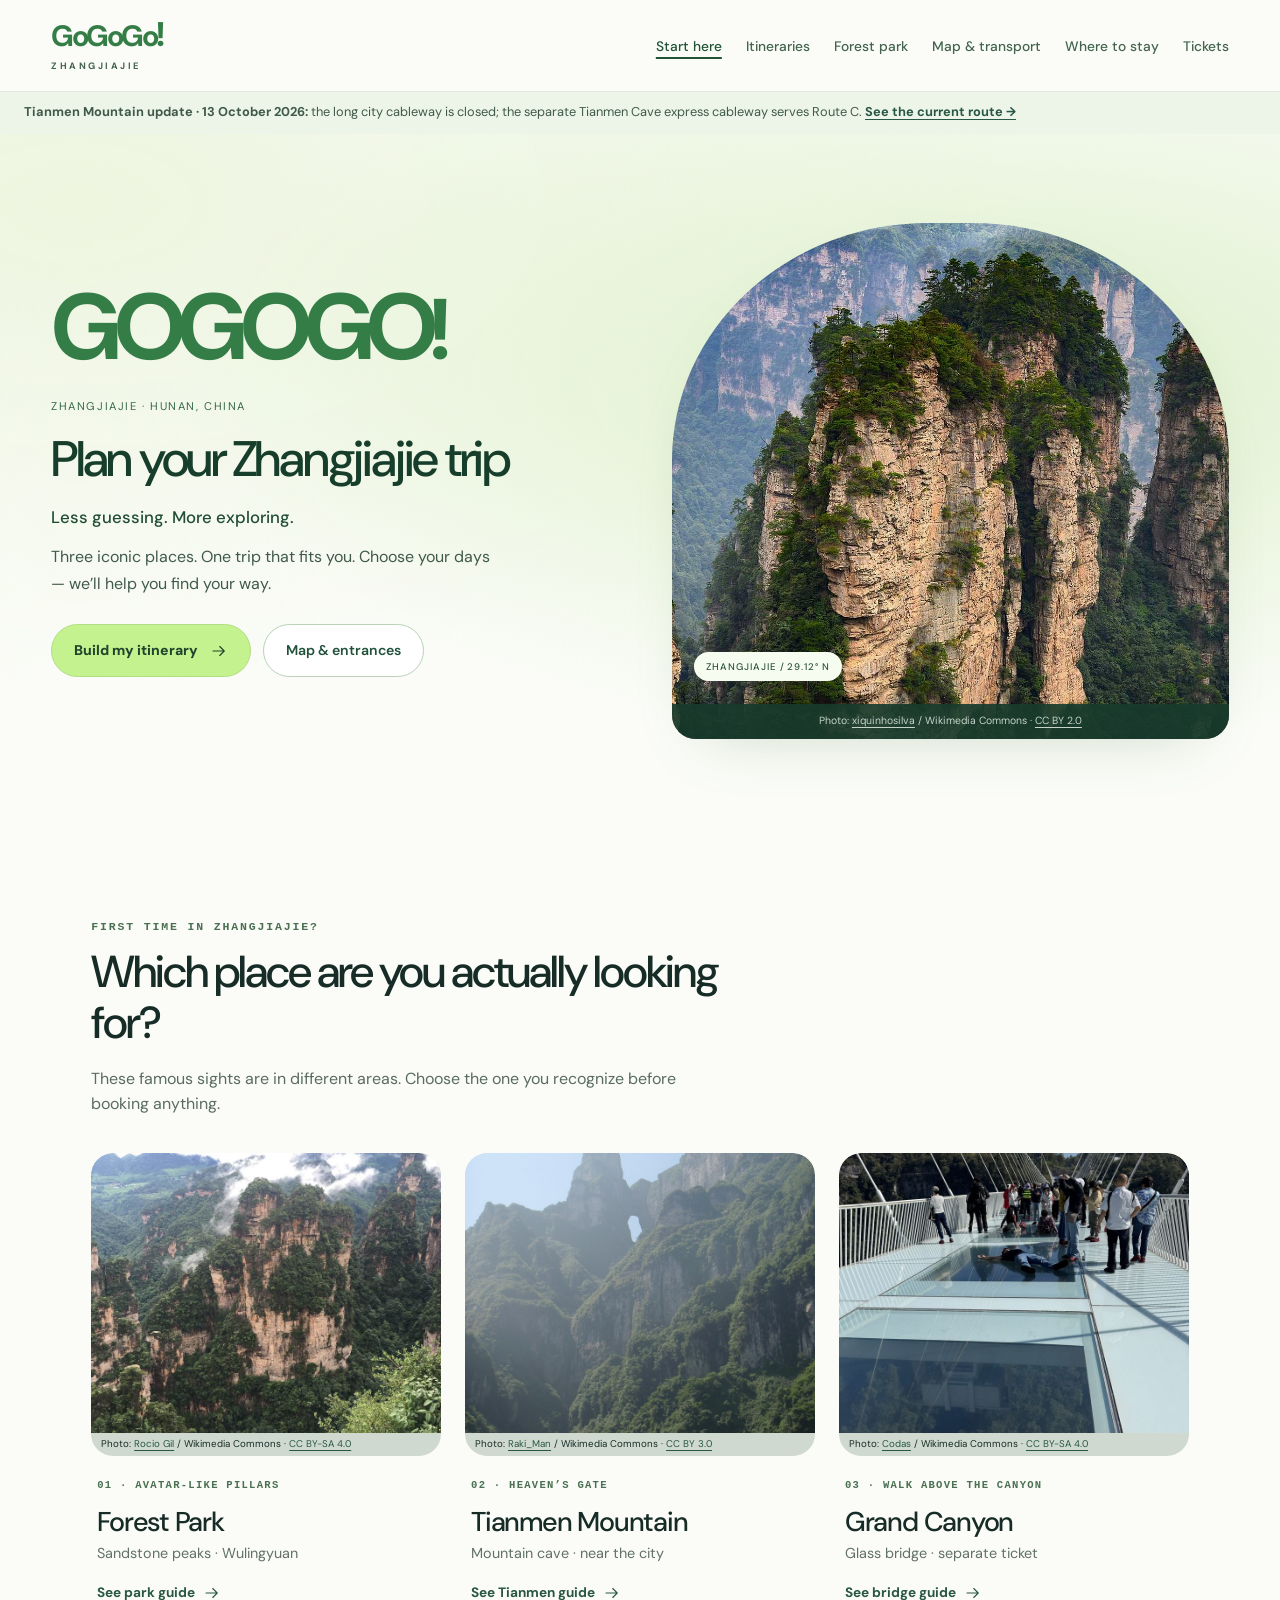
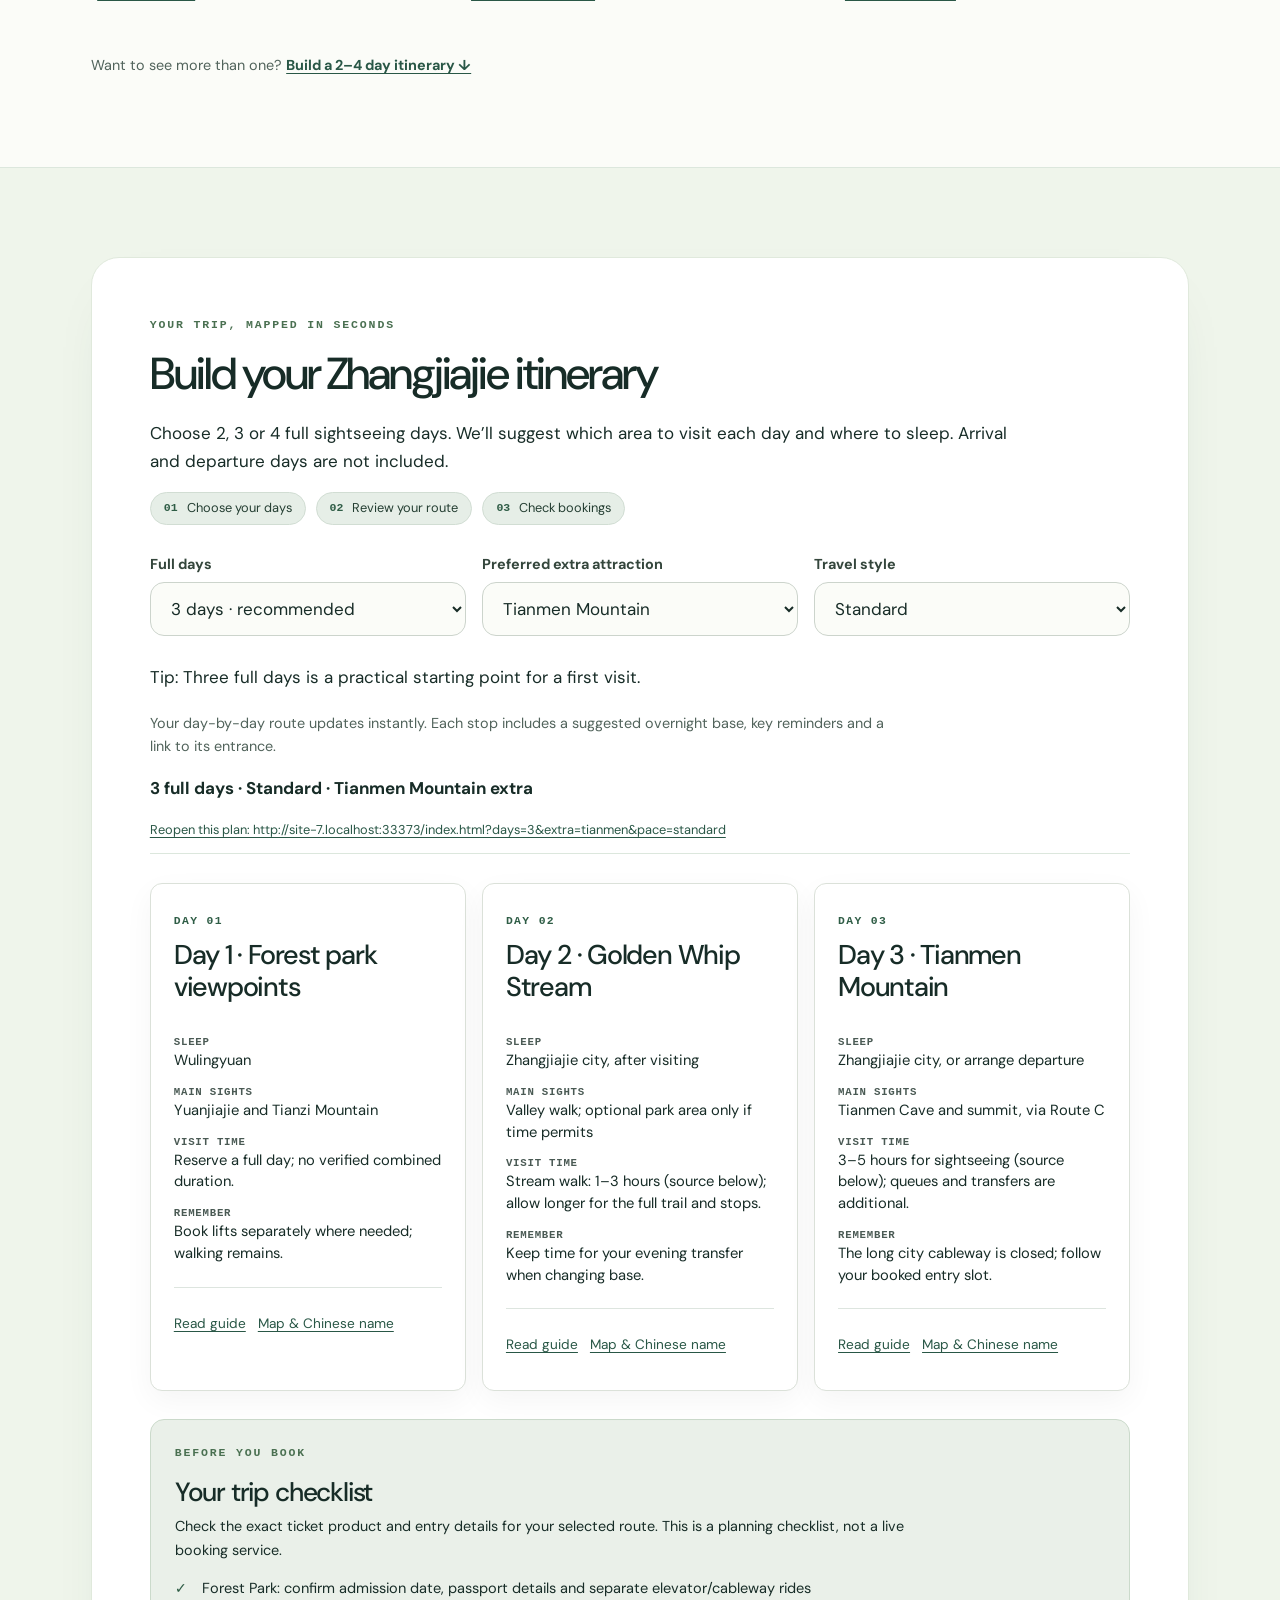
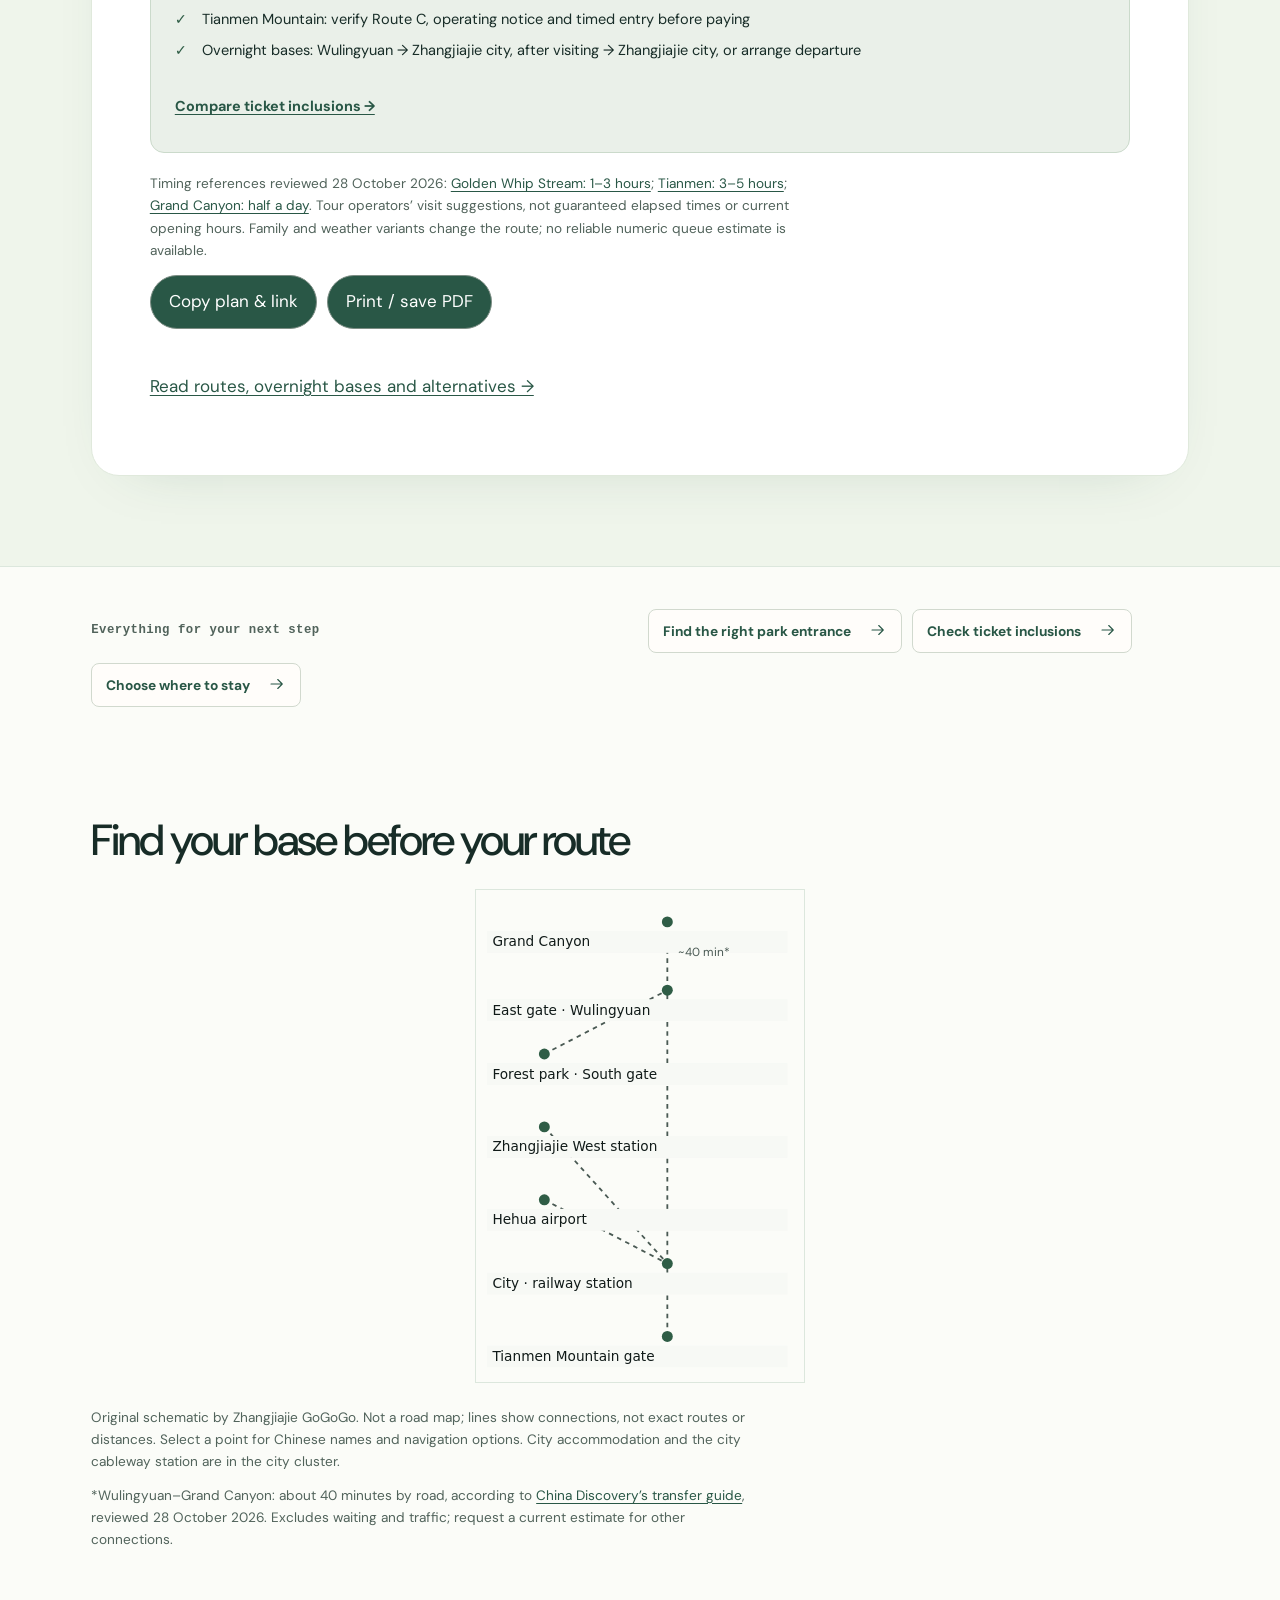
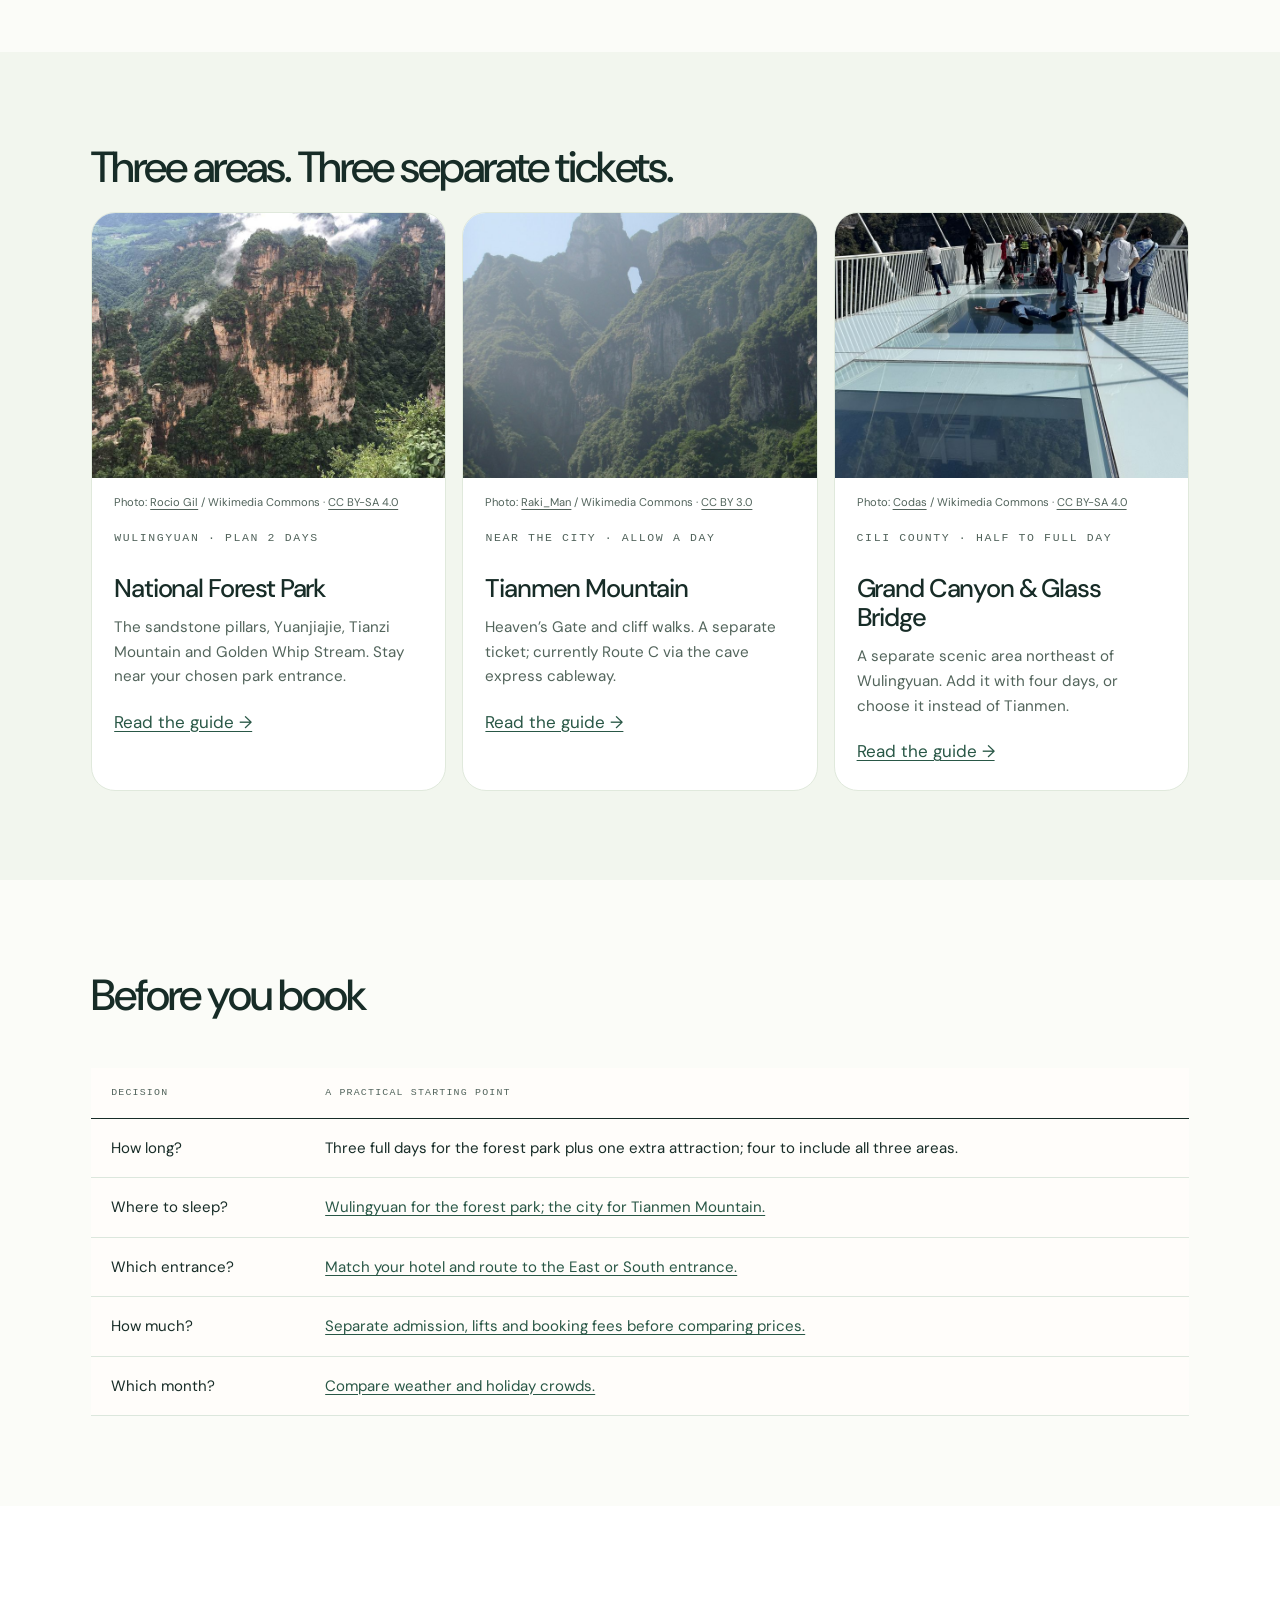
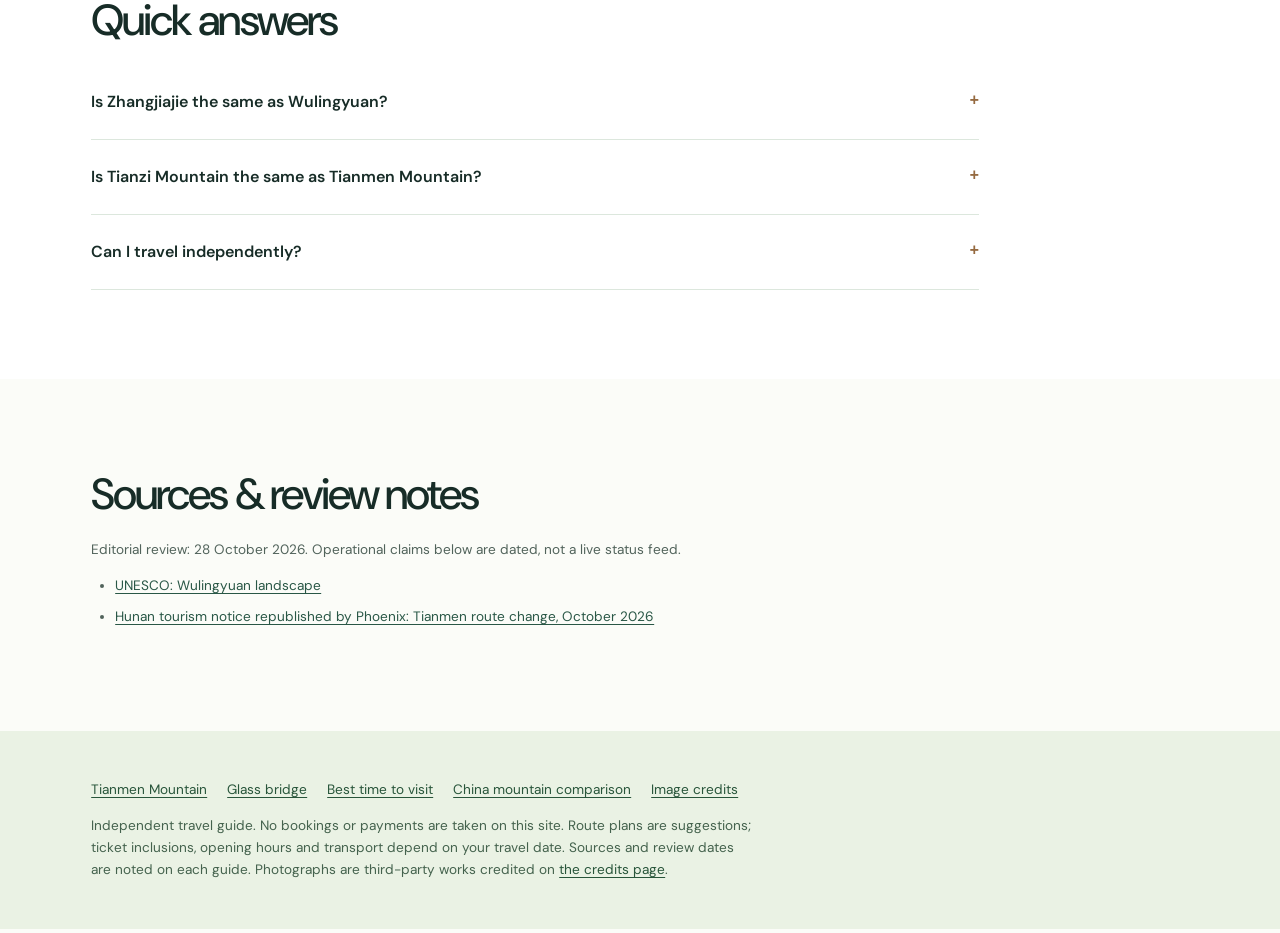
==== commit e57016de: "Refine homepage action arrows with lightweight SVG strokes" ====
--- a/index.html
+++ b/index.html
@@ -1,2 +1,2 @@
 <!DOCTYPE html>
-<html lang="en"><head><meta charset="utf-8"><meta name="viewport" content="width=device-width,initial-scale=1"><title>Zhangjiajie Travel Guide & Trip Planner | Zhangjiajie GoGoGo</title><meta name="description" content="Plan an independent Zhangjiajie trip: compare three scenic areas, choose a 2–4 day itinerary, find park entrances and decide where to stay."><!-- HOST_META --><link rel="icon" href="favicon.svg" type="image/svg+xml"><meta property="og:type" content="website"><meta property="og:title" content="Zhangjiajie GoGoGo | Less Guessing. More Exploring."><meta property="og:description" content="Plan an independent Zhangjiajie trip: compare three scenic areas, choose a 2–4 day itinerary, find park entrances and decide where to stay."><meta property="og:image" content="img/og-zhangjiajie.jpg"><link rel="stylesheet" href="assets/site.css"><link rel="stylesheet" href="assets/editorial-home.css"><script defer src="assets/site.js"></script><script type="application/ld+json">{"@context": "https://schema.org", "@type": "WebPage", "name": "Zhangjiajie Travel Guide & Trip Planner | Zhangjiajie GoGoGo", "description": "Plan an independent Zhangjiajie trip: compare three scenic areas, choose a 2\u20134 day itinerary, find park entrances and decide where to stay.", "inLanguage": "en"}</script></head><body class="planner-page home-page"><a class="skip" href="#main">Skip to content</a><nav class="nav" aria-label="Main navigation"><div class="nav-in"><a class="brand" href="#main" aria-label="GoGoGo! Zhangjiajie travel home"><span class="brand-wordmark">GoGoGo<span class="brand-bang">!</span></span><span class="brand-place">ZHANGJIAJIE</span></a><ul><li><a href="#main" aria-current="page">Start here</a></li><li><a href="zhangjiajie-itinerary.html">Itineraries</a></li><li><a href="zhangjiajie-national-forest-park.html">Forest park</a></li><li><a href="zhangjiajie-map-transport.html">Map & transport</a></li><li><a href="where-to-stay-in-zhangjiajie.html">Where to stay</a></li><li><a href="zhangjiajie-tickets-prices.html">Tickets</a></li></ul></div></nav><aside class="alert"><p><strong>Tianmen Mountain update · 13 October 2026:</strong> the long city cableway is closed; the separate Tianmen Cave express cableway serves Route C. <a href="tianmen-mountain.html">See the current route →</a></p></aside><header class="hero"><div class="hero-inner home-hero"><div><div class="hero-brand hero-brand-green" aria-label="GOGOGO!"><span>GO</span><span>GO</span><span>GO<em>!</em></span></div><span class="mono eyebrow">ZHANGJIAJIE · HUNAN, CHINA</span><h1>Plan your Zhangjiajie trip</h1><p><strong>Less guessing. More exploring.</strong> Three iconic places. One trip that fits you. Choose your days — we’ll help you find your way.</p><div class="quick"><a href="#planner">Build my itinerary ↗</a><a href="zhangjiajie-map-transport.html">Map & entrances</a></div></div><figure class="photo"><img fetchpriority="high" src="img/hero-zhangjiajie.jpg" width="1600" height="1000" alt="Sandstone pillars in Zhangjiajie National Forest Park, the pinnacles behind the floating mountains in Avatar"><figcaption>Photo: <a href="https://commons.wikimedia.org/wiki/File:Avatar_World_38005-Zhangjiajie_(49046812088).jpg">xiquinhosilva</a> / Wikimedia Commons &middot; <a href="https://creativecommons.org/licenses/by/2.0/">CC BY 2.0</a></figcaption></figure></div></header><main id="main"><section class="choose-first" aria-labelledby="choose-title"><div class="wrap"><div class="choose-heading"><span class="mono kicker">First time in Zhangjiajie?</span><h2 id="choose-title">Which place are you actually looking for?</h2><p>These famous sights are in different areas. Choose the one you recognize before booking anything.</p></div><div class="choose-grid"><article class="choose-tile"><figure class="photo"><img src="img/card-overview.jpg" width="800" height="1000" alt="Rock formations below the Bailong elevator in the Yuanjiajie scenic area" loading="lazy" decoding="async"><figcaption>Photo: <a href="https://commons.wikimedia.org/wiki/File:Stunning_rock_formations_from_the_top_of_Bailong_(%E7%99%BD%E9%BE%99),_in_the_Yuanjiajie_%EF%BC%88%E8%A2%81%E5%AE%B6%E7%95%8C%EF%BC%89scenic_area.jpg">Rocio Gil</a> / Wikimedia Commons &middot; <a href="https://creativecommons.org/licenses/by-sa/4.0/">CC BY-SA 4.0</a></figcaption></figure><div class="choose-body"><span class="choose-index">01 · Avatar-like pillars</span><h3>Forest Park</h3><p>Sandstone peaks · Wulingyuan</p><a class="choose-link" href="zhangjiajie-national-forest-park.html">See park guide ↗</a></div></article><article class="choose-tile"><figure class="photo"><img src="img/card-tianmen.jpg" width="800" height="1000" alt="Tianmen Cave seen from the valley side" loading="lazy" decoding="async"><figcaption>Photo: <a href="https://commons.wikimedia.org/wiki/File:Tianmen_Cave_-_panoramio.jpg">Raki_Man</a> / Wikimedia Commons &middot; <a href="https://creativecommons.org/licenses/by/3.0/">CC BY 3.0</a></figcaption></figure><div class="choose-body"><span class="choose-index">02 · Heaven’s Gate</span><h3>Tianmen Mountain</h3><p>Mountain cave · near the city</p><a class="choose-link" href="tianmen-mountain.html">See Tianmen guide ↗</a></div></article><article class="choose-tile"><figure class="photo"><img src="img/card-bridge.jpg" width="800" height="1000" alt="Visitors crossing the Zhangjiajie Glass Bridge" loading="lazy" decoding="async"><figcaption>Photo: <a href="https://commons.wikimedia.org/wiki/File:Zhangjiajie_Glass_Bridge_03.jpg">Codas</a> / Wikimedia Commons &middot; <a href="https://creativecommons.org/licenses/by-sa/4.0/">CC BY-SA 4.0</a></figcaption></figure><div class="choose-body"><span class="choose-index">03 · Walk above the canyon</span><h3>Grand Canyon</h3><p>Glass bridge · separate ticket</p><a class="choose-link" href="zhangjiajie-glass-bridge.html">See bridge guide ↗</a></div></article></div><p class="choose-foot">Want to see more than one? <a href="#planner">Build a 2–4 day itinerary ↓</a></p></div></section><section id="planner" class="tint"><div class="wrap"><div class="planner"><span class="mono kicker">Your trip, mapped in seconds</span><h2>Build your Zhangjiajie itinerary</h2><p>Choose 2, 3 or 4 full sightseeing days. We’ll suggest which area to visit each day and where to sleep. Arrival and departure days are not included.</p><div class="planner-steps" aria-label="Trip planning steps"><span><b>01</b> Choose your days</span><span><b>02</b> Review your route</span><span><b>03</b> Check bookings</span></div><div class="fields"><div><label for="days">Full days</label><select id="days"><option value="2">2 days · highlights</option><option value="3" selected>3 days · recommended</option><option value="4">4 days · all three areas</option></select></div><div><label for="extra">Preferred extra attraction</label><select id="extra"><option value="tianmen">Tianmen Mountain</option><option value="canyon">Glass Bridge &amp; Grand Canyon</option></select></div><div><label for="pace">Travel style</label><select id="pace"><option value="standard">Standard</option><option value="family">Family / less walking</option><option value="rain">Rainy weather</option></select></div></div><p id="extra-note" hidden>Four days includes both extra attractions; your preference is kept for shorter trips.</p><p class="plan-hint">Tip: Three full days is a practical starting point for a first visit.</p><p class="planner-intro">Your day-by-day route updates instantly. Each stop includes a suggested overnight base, key reminders and a link to its entrance.</p><p id="plan-summary" class="plan-summary">3 full days · Standard · Tianmen Mountain extra</p><p id="plan-link" class="plan-link"></p><div id="plan-result" class="result" aria-live="polite"><ol class="plan-days"><li><h3>Day 1 · Forest park viewpoints</h3><dl><dt>Sleep</dt><dd>Wulingyuan</dd><dt>Main sights</dt><dd>Yuanjiajie and Tianzi Mountain</dd><dt>Visit time</dt><dd>Reserve a full day; no verified combined duration.</dd><dt>Remember</dt><dd>Book lifts separately where needed; walking remains.</dd></dl><p class="day-links"><a href="zhangjiajie-national-forest-park.html">Read guide</a><a href="zhangjiajie-map-transport.html?days=3&amp;extra=tianmen&amp;pace=standard#place-3">Map &amp; Chinese name</a></p></li><li><h3>Day 2 · Golden Whip Stream</h3><dl><dt>Sleep</dt><dd>Zhangjiajie city, after visiting</dd><dt>Main sights</dt><dd>Valley walk; optional park area only if time permits</dd><dt>Visit time</dt><dd>Stream walk: 1–3 hours (source below); allow longer for the full trail and stops.</dd><dt>Remember</dt><dd>Arrange the evening base transfer.</dd></dl><p class="day-links"><a href="zhangjiajie-national-forest-park.html">Read guide</a><a href="zhangjiajie-map-transport.html?days=3&amp;extra=tianmen&amp;pace=standard#place-4">Map &amp; Chinese name</a></p></li><li><h3>Day 3 · Tianmen Mountain</h3><dl><dt>Sleep</dt><dd>Zhangjiajie city, or arrange departure</dd><dt>Main sights</dt><dd>Tianmen Cave and summit, via Route C</dd><dt>Visit time</dt><dd>3–5 hours for sightseeing (source below); allow extra for queues and transfers.</dd><dt>Remember</dt><dd>The long city cableway is closed; follow your booked entry slot.</dd></dl><p class="day-links"><a href="tianmen-mountain.html">Read guide</a><a href="zhangjiajie-map-transport.html?days=3&amp;extra=tianmen&amp;pace=standard#place-6">Map &amp; Chinese name</a></p></li></ol></div><div class="booking-checklist" aria-labelledby="booking-title"><div class="booking-heading"><span class="mono kicker">Before you book</span><h3 id="booking-title">Your trip checklist</h3><p>Check the exact ticket product and entry details for your selected route. This is a planning checklist, not a live booking service.</p></div><ul id="booking-items" aria-live="polite"><li>Forest Park: passport, entry date and optional elevator/cableway</li><li>Tianmen Mountain: Route C and the booked time slot</li><li>Hotels: Wulingyuan first, then Zhangjiajie city</li></ul><a class="booking-guide" href="zhangjiajie-tickets-prices.html">Compare ticket inclusions →</a></div><p class="source timing-references">Timing references reviewed 28 October 2026: <a href="https://www.chinadiscovery.com/hunan/zhangjiajie/golden-whip-stream.html">Golden Whip Stream: 1–3 hours</a>; <a href="https://www.chinadiscovery.com/hunan/zhangjiajie/tianmen-mountain.html">Tianmen: 3–5 hours</a>; <a href="https://www.travelchinaguide.com/attraction/hunan/zhangjiajie/grand-canyon.htm">Grand Canyon: half a day</a>. Tour operators’ visit suggestions, not guaranteed elapsed times or current opening hours. Family and weather variants change the route; no reliable numeric queue estimate is available.</p><div class="plan-actions"><button id="copy-plan" type="button">Copy plan &amp; link</button><button id="print-plan" type="button">Print / save PDF</button></div><span id="copy-status" class="copy-status" role="status"></span><noscript><p>The default three-day plan is above. Alternative routes are available on the itinerary page.</p></noscript><p class="route-link"><a href="zhangjiajie-itinerary.html">Read routes, overnight bases and alternatives →</a></p></div></div></section><nav class="decision-nav" aria-label="Plan your next step"><p class="decision-nav-title">Everything for your next step</p><a href="zhangjiajie-map-transport.html">Find the right park entrance <span aria-hidden="true">↗</span></a><a href="zhangjiajie-tickets-prices.html">Check ticket inclusions <span aria-hidden="true">↗</span></a><a href="where-to-stay-in-zhangjiajie.html">Choose where to stay <span aria-hidden="true">↗</span></a></nav><section id="area-map" class="map-preview"><div class="wrap content"><h2>Find your base before your route</h2><svg class="area-map" viewBox="0 0 360 540" role="img" aria-label="Schematic of Zhangjiajie: forest park northwest, Grand Canyon northeast, city and Tianmen south. Not to scale."><title>Three areas and arrival points — not to scale</title><path d="M210 35V490 M75 180L210 110 M75 260L210 410 M75 340L210 410" fill="none" stroke="#4A5A54" stroke-width="2" stroke-dasharray="5 5"/><a href="zhangjiajie-map-transport.html#place-4"><circle cx="75" cy="180" r="6" fill="#2F5D46"/><rect x="12" y="190" width="330" height="24" fill="#F7F9F5"/><text x="18" y="207" fill="#101A18" font-size="15" font-family="system-ui,sans-serif">Forest park · South gate</text></a><a href="zhangjiajie-map-transport.html#place-3"><circle cx="210" cy="110" r="6" fill="#2F5D46"/><rect x="12" y="120" width="330" height="24" fill="#F7F9F5"/><text x="18" y="137" fill="#101A18" font-size="15" font-family="system-ui,sans-serif">East gate · Wulingyuan</text></a><a href="zhangjiajie-map-transport.html#place-7"><circle cx="210" cy="35" r="6" fill="#2F5D46"/><rect x="12" y="45" width="330" height="24" fill="#F7F9F5"/><text x="18" y="62" fill="#101A18" font-size="15" font-family="system-ui,sans-serif">Grand Canyon</text></a><a href="zhangjiajie-map-transport.html#place-8"><circle cx="75" cy="260" r="6" fill="#2F5D46"/><rect x="12" y="270" width="330" height="24" fill="#F7F9F5"/><text x="18" y="287" fill="#101A18" font-size="15" font-family="system-ui,sans-serif">Zhangjiajie West station</text></a><a href="zhangjiajie-map-transport.html#place-10"><circle cx="75" cy="340" r="6" fill="#2F5D46"/><rect x="12" y="350" width="330" height="24" fill="#F7F9F5"/><text x="18" y="367" fill="#101A18" font-size="15" font-family="system-ui,sans-serif">Hehua airport</text></a><a href="zhangjiajie-map-transport.html#place-9"><circle cx="210" cy="410" r="6" fill="#2F5D46"/><rect x="12" y="420" width="330" height="24" fill="#F7F9F5"/><text x="18" y="437" fill="#101A18" font-size="15" font-family="system-ui,sans-serif">City · railway station</text></a><a href="zhangjiajie-map-transport.html#place-6"><circle cx="210" cy="490" r="6" fill="#2F5D46"/><rect x="12" y="500" width="330" height="24" fill="#F7F9F5"/><text x="18" y="517" fill="#101A18" font-size="15" font-family="system-ui,sans-serif">Tianmen Mountain gate</text></a><text x="222" y="72" fill="#4A5A54" font-size="13">~40 min*</text></svg><p class="source">Original schematic by Zhangjiajie GoGoGo. Not a road map; lines show connections, not exact routes or distances. Select a point for Chinese names and navigation options. City accommodation and the city cableway station are in the city cluster.</p><p class="source">*Wulingyuan–Grand Canyon: about 40 minutes by road, according to <a href="https://www.chinadiscovery.com/hunan/zhangjiajie/zhangjiajie-glass-bridge.html">China Discovery’s transfer guide</a>, reviewed 28 October 2026. Excludes waiting and traffic; request a current estimate for other connections.</p></div></section><section id="areas"><div class="wrap content"><h2>Three areas. Three separate tickets.</h2><div class="grid"><article class="card"><figure class="photo"><img src="img/card-overview.jpg" width="800" height="1000" alt="Rock formations below the Bailong elevator in the Yuanjiajie scenic area" loading="lazy" decoding="async"><figcaption>Photo: <a href="https://commons.wikimedia.org/wiki/File:Stunning_rock_formations_from_the_top_of_Bailong_(%E7%99%BD%E9%BE%99),_in_the_Yuanjiajie_%EF%BC%88%E8%A2%81%E5%AE%B6%E7%95%8C%EF%BC%89scenic_area.jpg">Rocio Gil</a> / Wikimedia Commons &middot; <a href="https://creativecommons.org/licenses/by-sa/4.0/">CC BY-SA 4.0</a></figcaption></figure><span class="mono">Wulingyuan · plan 2 days</span><h3>National Forest Park</h3><p>The sandstone pillars, Yuanjiajie, Tianzi Mountain and Golden Whip Stream. Stay near your chosen park entrance.</p><a href="zhangjiajie-national-forest-park.html">Read the guide →</a></article><article class="card"><figure class="photo"><img src="img/card-tianmen.jpg" width="800" height="1000" alt="Tianmen Cave seen from the valley side" loading="lazy" decoding="async"><figcaption>Photo: <a href="https://commons.wikimedia.org/wiki/File:Tianmen_Cave_-_panoramio.jpg">Raki_Man</a> / Wikimedia Commons &middot; <a href="https://creativecommons.org/licenses/by/3.0/">CC BY 3.0</a></figcaption></figure><span class="mono">Near the city · allow a day</span><h3>Tianmen Mountain</h3><p>Heaven’s Gate and cliff walks. A separate ticket; currently Route C via the cave express cableway.</p><a href="tianmen-mountain.html">Read the guide →</a></article><article class="card"><figure class="photo"><img src="img/card-bridge.jpg" width="800" height="1000" alt="Visitors crossing the Zhangjiajie Glass Bridge" loading="lazy" decoding="async"><figcaption>Photo: <a href="https://commons.wikimedia.org/wiki/File:Zhangjiajie_Glass_Bridge_03.jpg">Codas</a> / Wikimedia Commons &middot; <a href="https://creativecommons.org/licenses/by-sa/4.0/">CC BY-SA 4.0</a></figcaption></figure><span class="mono">Cili County · half to full day</span><h3>Grand Canyon & Glass Bridge</h3><p>A separate scenic area northeast of Wulingyuan. Add it with four days, or choose it instead of Tianmen.</p><a href="zhangjiajie-glass-bridge.html">Read the guide →</a></article></div></div></section><section id="essentials"><div class="wrap content"><h2>Before you book</h2><div class="scroll-x"><table><thead><tr><th scope="col">Decision</th><th scope="col">A practical starting point</th></tr></thead><tbody><tr><td>How long?</td><td>Three full days for the forest park plus one extra attraction; four to include all three areas.</td></tr><tr><td>Where to sleep?</td><td><a href="where-to-stay-in-zhangjiajie.html">Wulingyuan for the forest park; the city for Tianmen Mountain.</a></td></tr><tr><td>Which entrance?</td><td><a href="zhangjiajie-national-forest-park.html#entrances">Match your hotel and route to the East or South entrance.</a></td></tr><tr><td>How much?</td><td><a href="zhangjiajie-tickets-prices.html">Separate admission, lifts and booking fees before comparing prices.</a></td></tr><tr><td>Which month?</td><td><a href="best-time-to-visit-zhangjiajie.html">Compare weather and holiday crowds.</a></td></tr></tbody></table></div></div></section><section id="faq"><div class="wrap content"><h2>Quick answers</h2><details><summary>Is Zhangjiajie the same as Wulingyuan?</summary><p>Zhangjiajie is the wider city destination. Wulingyuan is the scenic district and a common base for the forest park. Tianmen Mountain is near the city, outside the forest park.</p></details><details><summary>Is Tianzi Mountain the same as Tianmen Mountain?</summary><p>No. Tianzi Mountain is part of the Wulingyuan park visit; Tianmen Mountain needs a separate ticket and transfer.</p></details><details><summary>Can I travel independently?</summary><p>Yes. Keep your hotel and destination names in Chinese, reserve admission for your date and save the route offline before leaving your hotel.</p></details></div></section><section id="sources"><div class="wrap content"><h2>Sources & review notes</h2><p class="source">Editorial review: 28 October 2026. Operational claims below are dated, not a live status feed.</p><ul class="source"><li><a href="https://whc.unesco.org/en/list/640/">UNESCO: Wulingyuan landscape</a></li><li><a href="https://hunan.ifeng.com/c/8xA4w8tD1DR">Hunan tourism notice republished by Phoenix: Tianmen route change, October 2026</a></li></ul></div></section></main><footer><div class="wrap"><nav aria-label="More guides"><a href="tianmen-mountain.html">Tianmen Mountain</a><a href="zhangjiajie-glass-bridge.html">Glass bridge</a><a href="best-time-to-visit-zhangjiajie.html">Best time to visit</a><a href="chinese-mountains.html">China mountain comparison</a><a href="credits.html">Image credits</a></nav><p>Independent travel guide. No bookings or payments are taken on this site. Route plans are suggestions; ticket inclusions, opening hours and transport depend on your travel date. Sources and review dates are noted on each guide. Photographs are third-party works credited on <a href="credits.html">the credits page</a>.</p></div></footer></body></html>
+<html lang="en"><head><meta charset="utf-8"><meta name="viewport" content="width=device-width,initial-scale=1"><title>Zhangjiajie Travel Guide & Trip Planner | Zhangjiajie GoGoGo</title><meta name="description" content="Plan an independent Zhangjiajie trip: compare three scenic areas, choose a 2–4 day itinerary, find park entrances and decide where to stay."><!-- HOST_META --><link rel="icon" href="favicon.svg" type="image/svg+xml"><meta property="og:type" content="website"><meta property="og:title" content="Zhangjiajie GoGoGo | Less Guessing. More Exploring."><meta property="og:description" content="Plan an independent Zhangjiajie trip: compare three scenic areas, choose a 2–4 day itinerary, find park entrances and decide where to stay."><meta property="og:image" content="img/og-zhangjiajie.jpg"><link rel="stylesheet" href="assets/site.css"><link rel="stylesheet" href="assets/editorial-home.css"><script defer src="assets/site.js"></script><script type="application/ld+json">{"@context": "https://schema.org", "@type": "WebPage", "name": "Zhangjiajie Travel Guide & Trip Planner | Zhangjiajie GoGoGo", "description": "Plan an independent Zhangjiajie trip: compare three scenic areas, choose a 2\u20134 day itinerary, find park entrances and decide where to stay.", "inLanguage": "en"}</script></head><body class="planner-page home-page"><a class="skip" href="#main">Skip to content</a><nav class="nav" aria-label="Main navigation"><div class="nav-in"><a class="brand" href="#main" aria-label="GoGoGo! Zhangjiajie travel home"><span class="brand-wordmark">GoGoGo<span class="brand-bang">!</span></span><span class="brand-place">ZHANGJIAJIE</span></a><ul><li><a href="#main" aria-current="page">Start here</a></li><li><a href="zhangjiajie-itinerary.html">Itineraries</a></li><li><a href="zhangjiajie-national-forest-park.html">Forest park</a></li><li><a href="zhangjiajie-map-transport.html">Map & transport</a></li><li><a href="where-to-stay-in-zhangjiajie.html">Where to stay</a></li><li><a href="zhangjiajie-tickets-prices.html">Tickets</a></li></ul></div></nav><aside class="alert"><p><strong>Tianmen Mountain update · 13 October 2026:</strong> the long city cableway is closed; the separate Tianmen Cave express cableway serves Route C. <a href="tianmen-mountain.html">See the current route →</a></p></aside><header class="hero"><div class="hero-inner home-hero"><div><div class="hero-brand hero-brand-green" aria-label="GOGOGO!"><span>GO</span><span>GO</span><span>GO<em>!</em></span></div><span class="mono eyebrow">ZHANGJIAJIE · HUNAN, CHINA</span><h1>Plan your Zhangjiajie trip</h1><p><strong>Less guessing. More exploring.</strong> Three iconic places. One trip that fits you. Choose your days — we’ll help you find your way.</p><div class="quick"><a href="#planner">Build my itinerary <svg class="link-arrow" viewBox="0 0 24 24" width="18" height="18" fill="none" stroke="currentColor" stroke-width="1.5" stroke-linecap="round" stroke-linejoin="round" aria-hidden="true" focusable="false"><path d="M4 12h15m-6-6 6 6-6 6"/></svg></a><a href="zhangjiajie-map-transport.html">Map & entrances</a></div></div><figure class="photo"><img fetchpriority="high" src="img/hero-zhangjiajie.jpg" width="1600" height="1000" alt="Sandstone pillars in Zhangjiajie National Forest Park, the pinnacles behind the floating mountains in Avatar"><figcaption>Photo: <a href="https://commons.wikimedia.org/wiki/File:Avatar_World_38005-Zhangjiajie_(49046812088).jpg">xiquinhosilva</a> / Wikimedia Commons &middot; <a href="https://creativecommons.org/licenses/by/2.0/">CC BY 2.0</a></figcaption></figure></div></header><main id="main"><section class="choose-first" aria-labelledby="choose-title"><div class="wrap"><div class="choose-heading"><span class="mono kicker">First time in Zhangjiajie?</span><h2 id="choose-title">Which place are you actually looking for?</h2><p>These famous sights are in different areas. Choose the one you recognize before booking anything.</p></div><div class="choose-grid"><article class="choose-tile"><figure class="photo"><img src="img/card-overview.jpg" width="800" height="1000" alt="Rock formations below the Bailong elevator in the Yuanjiajie scenic area" loading="lazy" decoding="async"><figcaption>Photo: <a href="https://commons.wikimedia.org/wiki/File:Stunning_rock_formations_from_the_top_of_Bailong_(%E7%99%BD%E9%BE%99),_in_the_Yuanjiajie_%EF%BC%88%E8%A2%81%E5%AE%B6%E7%95%8C%EF%BC%89scenic_area.jpg">Rocio Gil</a> / Wikimedia Commons &middot; <a href="https://creativecommons.org/licenses/by-sa/4.0/">CC BY-SA 4.0</a></figcaption></figure><div class="choose-body"><span class="choose-index">01 · Avatar-like pillars</span><h3>Forest Park</h3><p>Sandstone peaks · Wulingyuan</p><a class="choose-link" href="zhangjiajie-national-forest-park.html">See park guide <svg class="link-arrow" viewBox="0 0 24 24" width="18" height="18" fill="none" stroke="currentColor" stroke-width="1.5" stroke-linecap="round" stroke-linejoin="round" aria-hidden="true" focusable="false"><path d="M4 12h15m-6-6 6 6-6 6"/></svg></a></div></article><article class="choose-tile"><figure class="photo"><img src="img/card-tianmen.jpg" width="800" height="1000" alt="Tianmen Cave seen from the valley side" loading="lazy" decoding="async"><figcaption>Photo: <a href="https://commons.wikimedia.org/wiki/File:Tianmen_Cave_-_panoramio.jpg">Raki_Man</a> / Wikimedia Commons &middot; <a href="https://creativecommons.org/licenses/by/3.0/">CC BY 3.0</a></figcaption></figure><div class="choose-body"><span class="choose-index">02 · Heaven’s Gate</span><h3>Tianmen Mountain</h3><p>Mountain cave · near the city</p><a class="choose-link" href="tianmen-mountain.html">See Tianmen guide <svg class="link-arrow" viewBox="0 0 24 24" width="18" height="18" fill="none" stroke="currentColor" stroke-width="1.5" stroke-linecap="round" stroke-linejoin="round" aria-hidden="true" focusable="false"><path d="M4 12h15m-6-6 6 6-6 6"/></svg></a></div></article><article class="choose-tile"><figure class="photo"><img src="img/card-bridge.jpg" width="800" height="1000" alt="Visitors crossing the Zhangjiajie Glass Bridge" loading="lazy" decoding="async"><figcaption>Photo: <a href="https://commons.wikimedia.org/wiki/File:Zhangjiajie_Glass_Bridge_03.jpg">Codas</a> / Wikimedia Commons &middot; <a href="https://creativecommons.org/licenses/by-sa/4.0/">CC BY-SA 4.0</a></figcaption></figure><div class="choose-body"><span class="choose-index">03 · Walk above the canyon</span><h3>Grand Canyon</h3><p>Glass bridge · separate ticket</p><a class="choose-link" href="zhangjiajie-glass-bridge.html">See bridge guide <svg class="link-arrow" viewBox="0 0 24 24" width="18" height="18" fill="none" stroke="currentColor" stroke-width="1.5" stroke-linecap="round" stroke-linejoin="round" aria-hidden="true" focusable="false"><path d="M4 12h15m-6-6 6 6-6 6"/></svg></a></div></article></div><p class="choose-foot">Want to see more than one? <a href="#planner">Build a 2–4 day itinerary ↓</a></p></div></section><section id="planner" class="tint"><div class="wrap"><div class="planner"><span class="mono kicker">Your trip, mapped in seconds</span><h2>Build your Zhangjiajie itinerary</h2><p>Choose 2, 3 or 4 full sightseeing days. We’ll suggest which area to visit each day and where to sleep. Arrival and departure days are not included.</p><div class="planner-steps" aria-label="Trip planning steps"><span><b>01</b> Choose your days</span><span><b>02</b> Review your route</span><span><b>03</b> Check bookings</span></div><div class="fields"><div><label for="days">Full days</label><select id="days"><option value="2">2 days · highlights</option><option value="3" selected>3 days · recommended</option><option value="4">4 days · all three areas</option></select></div><div><label for="extra">Preferred extra attraction</label><select id="extra"><option value="tianmen">Tianmen Mountain</option><option value="canyon">Glass Bridge &amp; Grand Canyon</option></select></div><div><label for="pace">Travel style</label><select id="pace"><option value="standard">Standard</option><option value="family">Family / less walking</option><option value="rain">Rainy weather</option></select></div></div><p id="extra-note" hidden>Four days includes both extra attractions; your preference is kept for shorter trips.</p><p class="plan-hint">Tip: Three full days is a practical starting point for a first visit.</p><p class="planner-intro">Your day-by-day route updates instantly. Each stop includes a suggested overnight base, key reminders and a link to its entrance.</p><p id="plan-summary" class="plan-summary">3 full days · Standard · Tianmen Mountain extra</p><p id="plan-link" class="plan-link"></p><div id="plan-result" class="result" aria-live="polite"><ol class="plan-days"><li><h3>Day 1 · Forest park viewpoints</h3><dl><dt>Sleep</dt><dd>Wulingyuan</dd><dt>Main sights</dt><dd>Yuanjiajie and Tianzi Mountain</dd><dt>Visit time</dt><dd>Reserve a full day; no verified combined duration.</dd><dt>Remember</dt><dd>Book lifts separately where needed; walking remains.</dd></dl><p class="day-links"><a href="zhangjiajie-national-forest-park.html">Read guide</a><a href="zhangjiajie-map-transport.html?days=3&amp;extra=tianmen&amp;pace=standard#place-3">Map &amp; Chinese name</a></p></li><li><h3>Day 2 · Golden Whip Stream</h3><dl><dt>Sleep</dt><dd>Zhangjiajie city, after visiting</dd><dt>Main sights</dt><dd>Valley walk; optional park area only if time permits</dd><dt>Visit time</dt><dd>Stream walk: 1–3 hours (source below); allow longer for the full trail and stops.</dd><dt>Remember</dt><dd>Arrange the evening base transfer.</dd></dl><p class="day-links"><a href="zhangjiajie-national-forest-park.html">Read guide</a><a href="zhangjiajie-map-transport.html?days=3&amp;extra=tianmen&amp;pace=standard#place-4">Map &amp; Chinese name</a></p></li><li><h3>Day 3 · Tianmen Mountain</h3><dl><dt>Sleep</dt><dd>Zhangjiajie city, or arrange departure</dd><dt>Main sights</dt><dd>Tianmen Cave and summit, via Route C</dd><dt>Visit time</dt><dd>3–5 hours for sightseeing (source below); allow extra for queues and transfers.</dd><dt>Remember</dt><dd>The long city cableway is closed; follow your booked entry slot.</dd></dl><p class="day-links"><a href="tianmen-mountain.html">Read guide</a><a href="zhangjiajie-map-transport.html?days=3&amp;extra=tianmen&amp;pace=standard#place-6">Map &amp; Chinese name</a></p></li></ol></div><div class="booking-checklist" aria-labelledby="booking-title"><div class="booking-heading"><span class="mono kicker">Before you book</span><h3 id="booking-title">Your trip checklist</h3><p>Check the exact ticket product and entry details for your selected route. This is a planning checklist, not a live booking service.</p></div><ul id="booking-items" aria-live="polite"><li>Forest Park: passport, entry date and optional elevator/cableway</li><li>Tianmen Mountain: Route C and the booked time slot</li><li>Hotels: Wulingyuan first, then Zhangjiajie city</li></ul><a class="booking-guide" href="zhangjiajie-tickets-prices.html">Compare ticket inclusions →</a></div><p class="source timing-references">Timing references reviewed 28 October 2026: <a href="https://www.chinadiscovery.com/hunan/zhangjiajie/golden-whip-stream.html">Golden Whip Stream: 1–3 hours</a>; <a href="https://www.chinadiscovery.com/hunan/zhangjiajie/tianmen-mountain.html">Tianmen: 3–5 hours</a>; <a href="https://www.travelchinaguide.com/attraction/hunan/zhangjiajie/grand-canyon.htm">Grand Canyon: half a day</a>. Tour operators’ visit suggestions, not guaranteed elapsed times or current opening hours. Family and weather variants change the route; no reliable numeric queue estimate is available.</p><div class="plan-actions"><button id="copy-plan" type="button">Copy plan &amp; link</button><button id="print-plan" type="button">Print / save PDF</button></div><span id="copy-status" class="copy-status" role="status"></span><noscript><p>The default three-day plan is above. Alternative routes are available on the itinerary page.</p></noscript><p class="route-link"><a href="zhangjiajie-itinerary.html">Read routes, overnight bases and alternatives →</a></p></div></div></section><nav class="decision-nav" aria-label="Plan your next step"><p class="decision-nav-title">Everything for your next step</p><a href="zhangjiajie-map-transport.html">Find the right park entrance <span aria-hidden="true"><svg class="link-arrow" viewBox="0 0 24 24" width="18" height="18" fill="none" stroke="currentColor" stroke-width="1.5" stroke-linecap="round" stroke-linejoin="round" aria-hidden="true" focusable="false"><path d="M4 12h15m-6-6 6 6-6 6"/></svg></span></a><a href="zhangjiajie-tickets-prices.html">Check ticket inclusions <span aria-hidden="true"><svg class="link-arrow" viewBox="0 0 24 24" width="18" height="18" fill="none" stroke="currentColor" stroke-width="1.5" stroke-linecap="round" stroke-linejoin="round" aria-hidden="true" focusable="false"><path d="M4 12h15m-6-6 6 6-6 6"/></svg></span></a><a href="where-to-stay-in-zhangjiajie.html">Choose where to stay <span aria-hidden="true"><svg class="link-arrow" viewBox="0 0 24 24" width="18" height="18" fill="none" stroke="currentColor" stroke-width="1.5" stroke-linecap="round" stroke-linejoin="round" aria-hidden="true" focusable="false"><path d="M4 12h15m-6-6 6 6-6 6"/></svg></span></a></nav><section id="area-map" class="map-preview"><div class="wrap content"><h2>Find your base before your route</h2><svg class="area-map" viewBox="0 0 360 540" role="img" aria-label="Schematic of Zhangjiajie: forest park northwest, Grand Canyon northeast, city and Tianmen south. Not to scale."><title>Three areas and arrival points — not to scale</title><path d="M210 35V490 M75 180L210 110 M75 260L210 410 M75 340L210 410" fill="none" stroke="#4A5A54" stroke-width="2" stroke-dasharray="5 5"/><a href="zhangjiajie-map-transport.html#place-4"><circle cx="75" cy="180" r="6" fill="#2F5D46"/><rect x="12" y="190" width="330" height="24" fill="#F7F9F5"/><text x="18" y="207" fill="#101A18" font-size="15" font-family="system-ui,sans-serif">Forest park · South gate</text></a><a href="zhangjiajie-map-transport.html#place-3"><circle cx="210" cy="110" r="6" fill="#2F5D46"/><rect x="12" y="120" width="330" height="24" fill="#F7F9F5"/><text x="18" y="137" fill="#101A18" font-size="15" font-family="system-ui,sans-serif">East gate · Wulingyuan</text></a><a href="zhangjiajie-map-transport.html#place-7"><circle cx="210" cy="35" r="6" fill="#2F5D46"/><rect x="12" y="45" width="330" height="24" fill="#F7F9F5"/><text x="18" y="62" fill="#101A18" font-size="15" font-family="system-ui,sans-serif">Grand Canyon</text></a><a href="zhangjiajie-map-transport.html#place-8"><circle cx="75" cy="260" r="6" fill="#2F5D46"/><rect x="12" y="270" width="330" height="24" fill="#F7F9F5"/><text x="18" y="287" fill="#101A18" font-size="15" font-family="system-ui,sans-serif">Zhangjiajie West station</text></a><a href="zhangjiajie-map-transport.html#place-10"><circle cx="75" cy="340" r="6" fill="#2F5D46"/><rect x="12" y="350" width="330" height="24" fill="#F7F9F5"/><text x="18" y="367" fill="#101A18" font-size="15" font-family="system-ui,sans-serif">Hehua airport</text></a><a href="zhangjiajie-map-transport.html#place-9"><circle cx="210" cy="410" r="6" fill="#2F5D46"/><rect x="12" y="420" width="330" height="24" fill="#F7F9F5"/><text x="18" y="437" fill="#101A18" font-size="15" font-family="system-ui,sans-serif">City · railway station</text></a><a href="zhangjiajie-map-transport.html#place-6"><circle cx="210" cy="490" r="6" fill="#2F5D46"/><rect x="12" y="500" width="330" height="24" fill="#F7F9F5"/><text x="18" y="517" fill="#101A18" font-size="15" font-family="system-ui,sans-serif">Tianmen Mountain gate</text></a><text x="222" y="72" fill="#4A5A54" font-size="13">~40 min*</text></svg><p class="source">Original schematic by Zhangjiajie GoGoGo. Not a road map; lines show connections, not exact routes or distances. Select a point for Chinese names and navigation options. City accommodation and the city cableway station are in the city cluster.</p><p class="source">*Wulingyuan–Grand Canyon: about 40 minutes by road, according to <a href="https://www.chinadiscovery.com/hunan/zhangjiajie/zhangjiajie-glass-bridge.html">China Discovery’s transfer guide</a>, reviewed 28 October 2026. Excludes waiting and traffic; request a current estimate for other connections.</p></div></section><section id="areas"><div class="wrap content"><h2>Three areas. Three separate tickets.</h2><div class="grid"><article class="card"><figure class="photo"><img src="img/card-overview.jpg" width="800" height="1000" alt="Rock formations below the Bailong elevator in the Yuanjiajie scenic area" loading="lazy" decoding="async"><figcaption>Photo: <a href="https://commons.wikimedia.org/wiki/File:Stunning_rock_formations_from_the_top_of_Bailong_(%E7%99%BD%E9%BE%99),_in_the_Yuanjiajie_%EF%BC%88%E8%A2%81%E5%AE%B6%E7%95%8C%EF%BC%89scenic_area.jpg">Rocio Gil</a> / Wikimedia Commons &middot; <a href="https://creativecommons.org/licenses/by-sa/4.0/">CC BY-SA 4.0</a></figcaption></figure><span class="mono">Wulingyuan · plan 2 days</span><h3>National Forest Park</h3><p>The sandstone pillars, Yuanjiajie, Tianzi Mountain and Golden Whip Stream. Stay near your chosen park entrance.</p><a href="zhangjiajie-national-forest-park.html">Read the guide →</a></article><article class="card"><figure class="photo"><img src="img/card-tianmen.jpg" width="800" height="1000" alt="Tianmen Cave seen from the valley side" loading="lazy" decoding="async"><figcaption>Photo: <a href="https://commons.wikimedia.org/wiki/File:Tianmen_Cave_-_panoramio.jpg">Raki_Man</a> / Wikimedia Commons &middot; <a href="https://creativecommons.org/licenses/by/3.0/">CC BY 3.0</a></figcaption></figure><span class="mono">Near the city · allow a day</span><h3>Tianmen Mountain</h3><p>Heaven’s Gate and cliff walks. A separate ticket; currently Route C via the cave express cableway.</p><a href="tianmen-mountain.html">Read the guide →</a></article><article class="card"><figure class="photo"><img src="img/card-bridge.jpg" width="800" height="1000" alt="Visitors crossing the Zhangjiajie Glass Bridge" loading="lazy" decoding="async"><figcaption>Photo: <a href="https://commons.wikimedia.org/wiki/File:Zhangjiajie_Glass_Bridge_03.jpg">Codas</a> / Wikimedia Commons &middot; <a href="https://creativecommons.org/licenses/by-sa/4.0/">CC BY-SA 4.0</a></figcaption></figure><span class="mono">Cili County · half to full day</span><h3>Grand Canyon & Glass Bridge</h3><p>A separate scenic area northeast of Wulingyuan. Add it with four days, or choose it instead of Tianmen.</p><a href="zhangjiajie-glass-bridge.html">Read the guide →</a></article></div></div></section><section id="essentials"><div class="wrap content"><h2>Before you book</h2><div class="scroll-x"><table><thead><tr><th scope="col">Decision</th><th scope="col">A practical starting point</th></tr></thead><tbody><tr><td>How long?</td><td>Three full days for the forest park plus one extra attraction; four to include all three areas.</td></tr><tr><td>Where to sleep?</td><td><a href="where-to-stay-in-zhangjiajie.html">Wulingyuan for the forest park; the city for Tianmen Mountain.</a></td></tr><tr><td>Which entrance?</td><td><a href="zhangjiajie-national-forest-park.html#entrances">Match your hotel and route to the East or South entrance.</a></td></tr><tr><td>How much?</td><td><a href="zhangjiajie-tickets-prices.html">Separate admission, lifts and booking fees before comparing prices.</a></td></tr><tr><td>Which month?</td><td><a href="best-time-to-visit-zhangjiajie.html">Compare weather and holiday crowds.</a></td></tr></tbody></table></div></div></section><section id="faq"><div class="wrap content"><h2>Quick answers</h2><details><summary>Is Zhangjiajie the same as Wulingyuan?</summary><p>Zhangjiajie is the wider city destination. Wulingyuan is the scenic district and a common base for the forest park. Tianmen Mountain is near the city, outside the forest park.</p></details><details><summary>Is Tianzi Mountain the same as Tianmen Mountain?</summary><p>No. Tianzi Mountain is part of the Wulingyuan park visit; Tianmen Mountain needs a separate ticket and transfer.</p></details><details><summary>Can I travel independently?</summary><p>Yes. Keep your hotel and destination names in Chinese, reserve admission for your date and save the route offline before leaving your hotel.</p></details></div></section><section id="sources"><div class="wrap content"><h2>Sources & review notes</h2><p class="source">Editorial review: 28 October 2026. Operational claims below are dated, not a live status feed.</p><ul class="source"><li><a href="https://whc.unesco.org/en/list/640/">UNESCO: Wulingyuan landscape</a></li><li><a href="https://hunan.ifeng.com/c/8xA4w8tD1DR">Hunan tourism notice republished by Phoenix: Tianmen route change, October 2026</a></li></ul></div></section></main><footer><div class="wrap"><nav aria-label="More guides"><a href="tianmen-mountain.html">Tianmen Mountain</a><a href="zhangjiajie-glass-bridge.html">Glass bridge</a><a href="best-time-to-visit-zhangjiajie.html">Best time to visit</a><a href="chinese-mountains.html">China mountain comparison</a><a href="credits.html">Image credits</a></nav><p>Independent travel guide. No bookings or payments are taken on this site. Route plans are suggestions; ticket inclusions, opening hours and transport depend on your travel date. Sources and review dates are noted on each guide. Photographs are third-party works credited on <a href="credits.html">the credits page</a>.</p></div></footer></body></html>
--- a/assets/editorial-home.css
+++ b/assets/editorial-home.css
@@ -256,3 +256,12 @@
  .home-page.planner-page #planner .planner{padding:24px 20px;border-radius:24px}
 }
 @media print{.home-page.planner-page .hero,.home-page.planner-page #planner{background:#fff!important}.home-page.planner-page *{animation:none!important;box-shadow:none!important}}
+
+/* Consistent drawn arrows, independent of the visitor's font glyphs. */
+.home-page.planner-page .link-arrow{display:inline-block;position:static;inset:auto;width:18px;height:18px;vertical-align:-3px;margin-left:8px;flex:none;z-index:auto}
+.home-page.planner-page .quick a{display:inline-flex;align-items:center;justify-content:center;gap:12px}
+.home-page.planner-page .quick .link-arrow{margin-left:0}
+@media(prefers-reduced-motion:no-preference){
+ .home-page.planner-page .link-arrow{transition:transform .2s ease}
+ .home-page.planner-page a:hover>.link-arrow{transform:translateX(3px)}
+}
